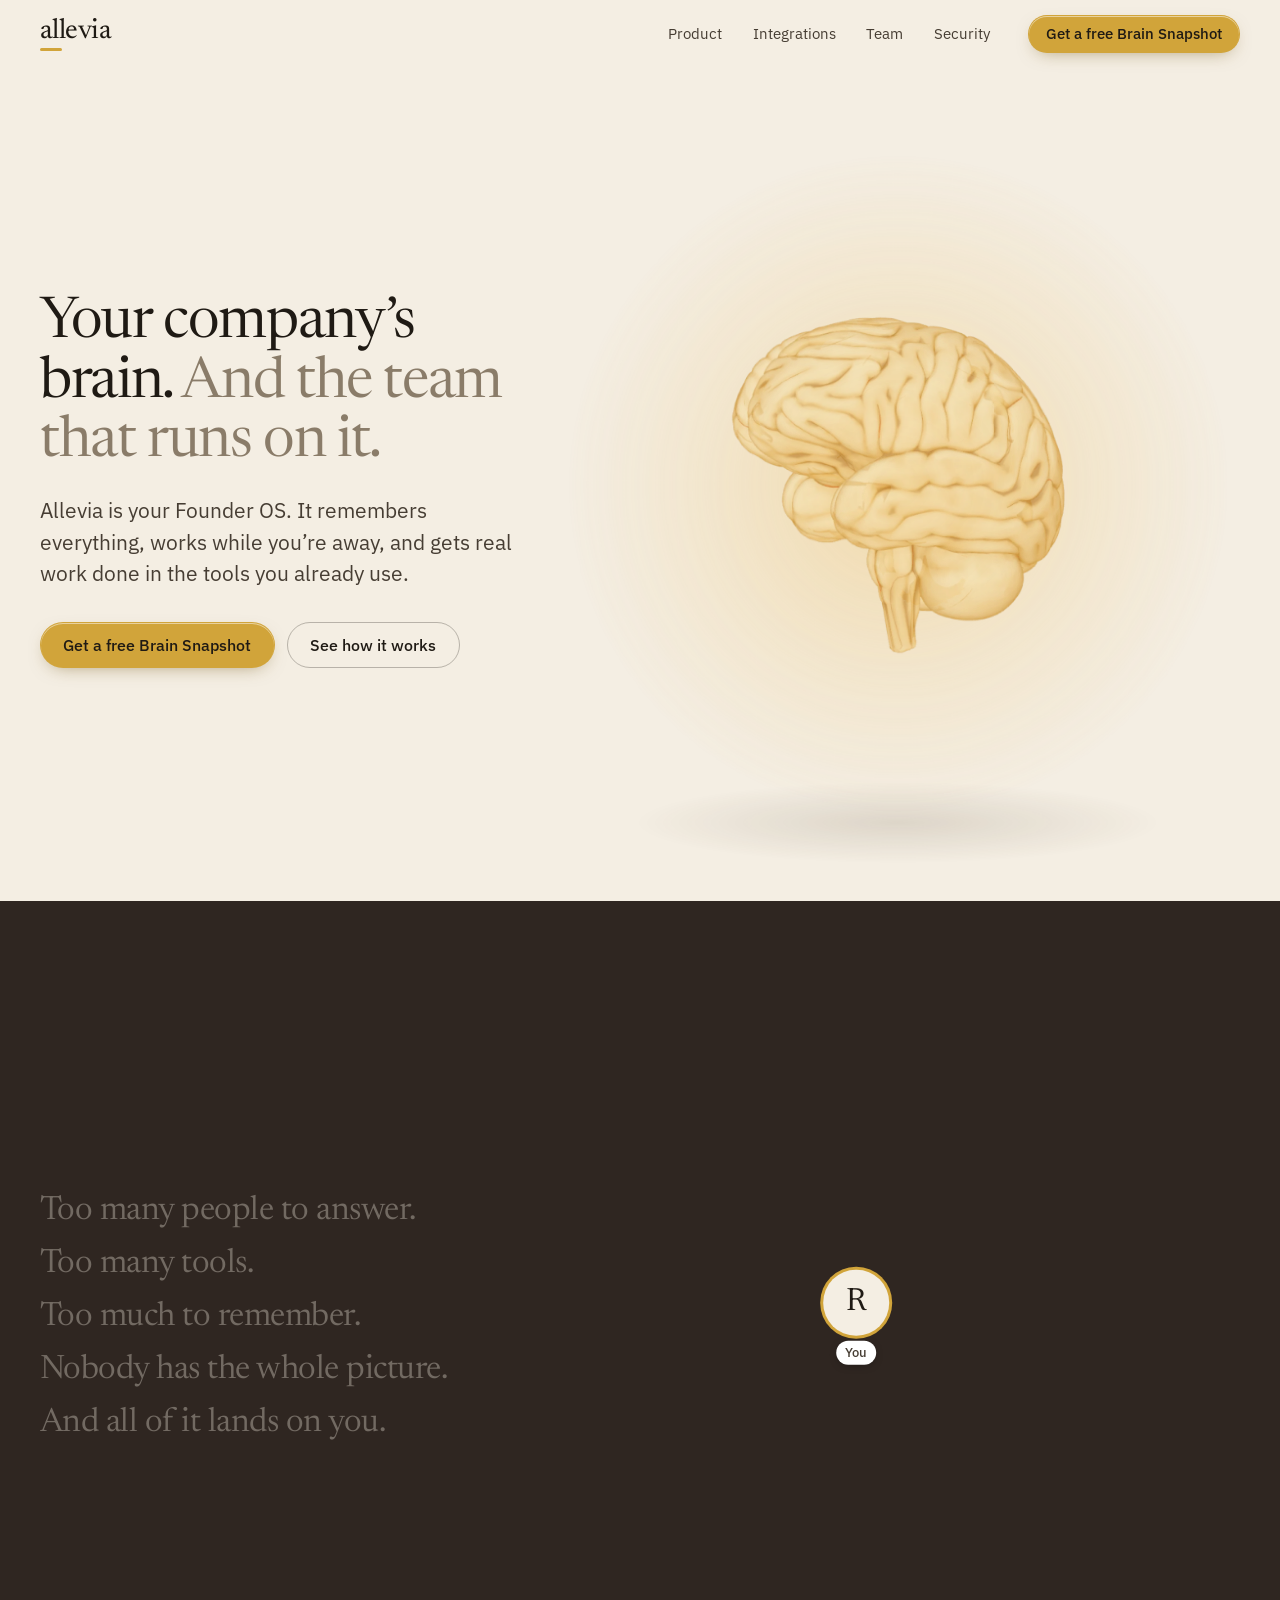
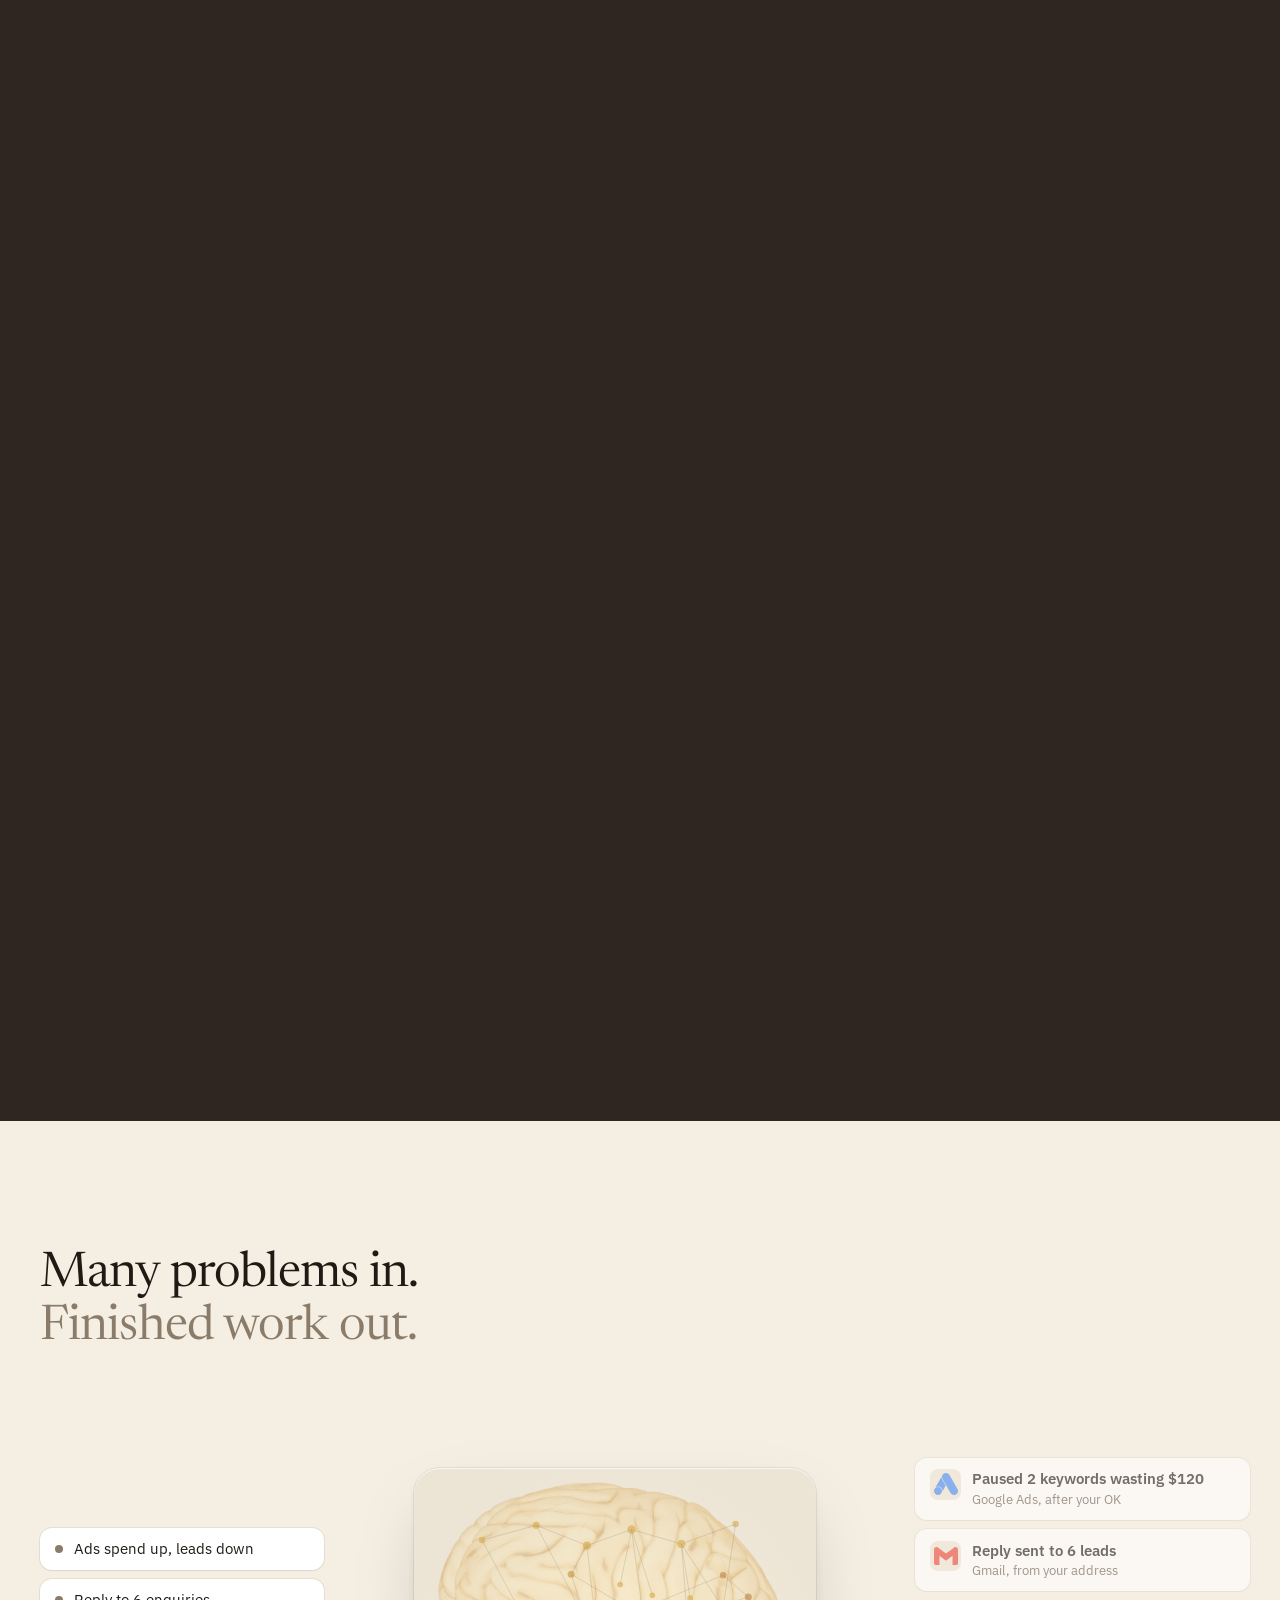
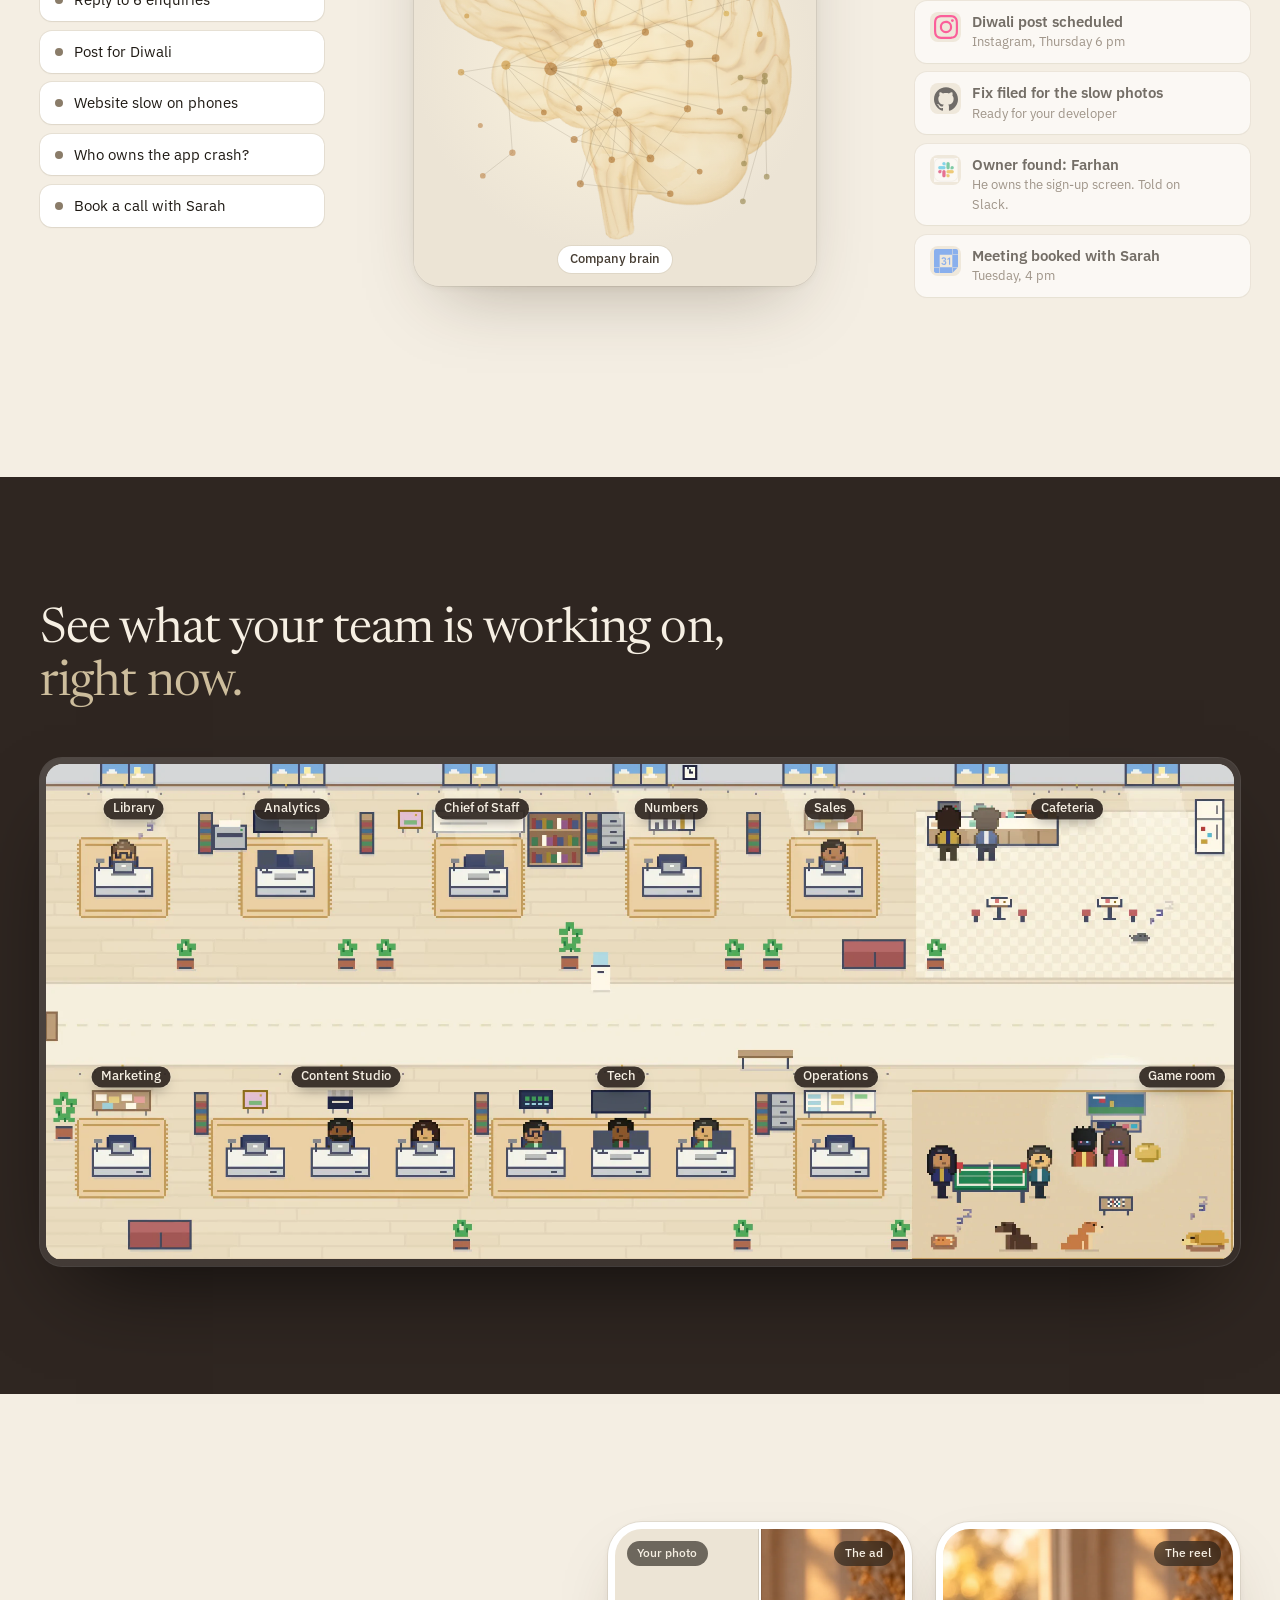
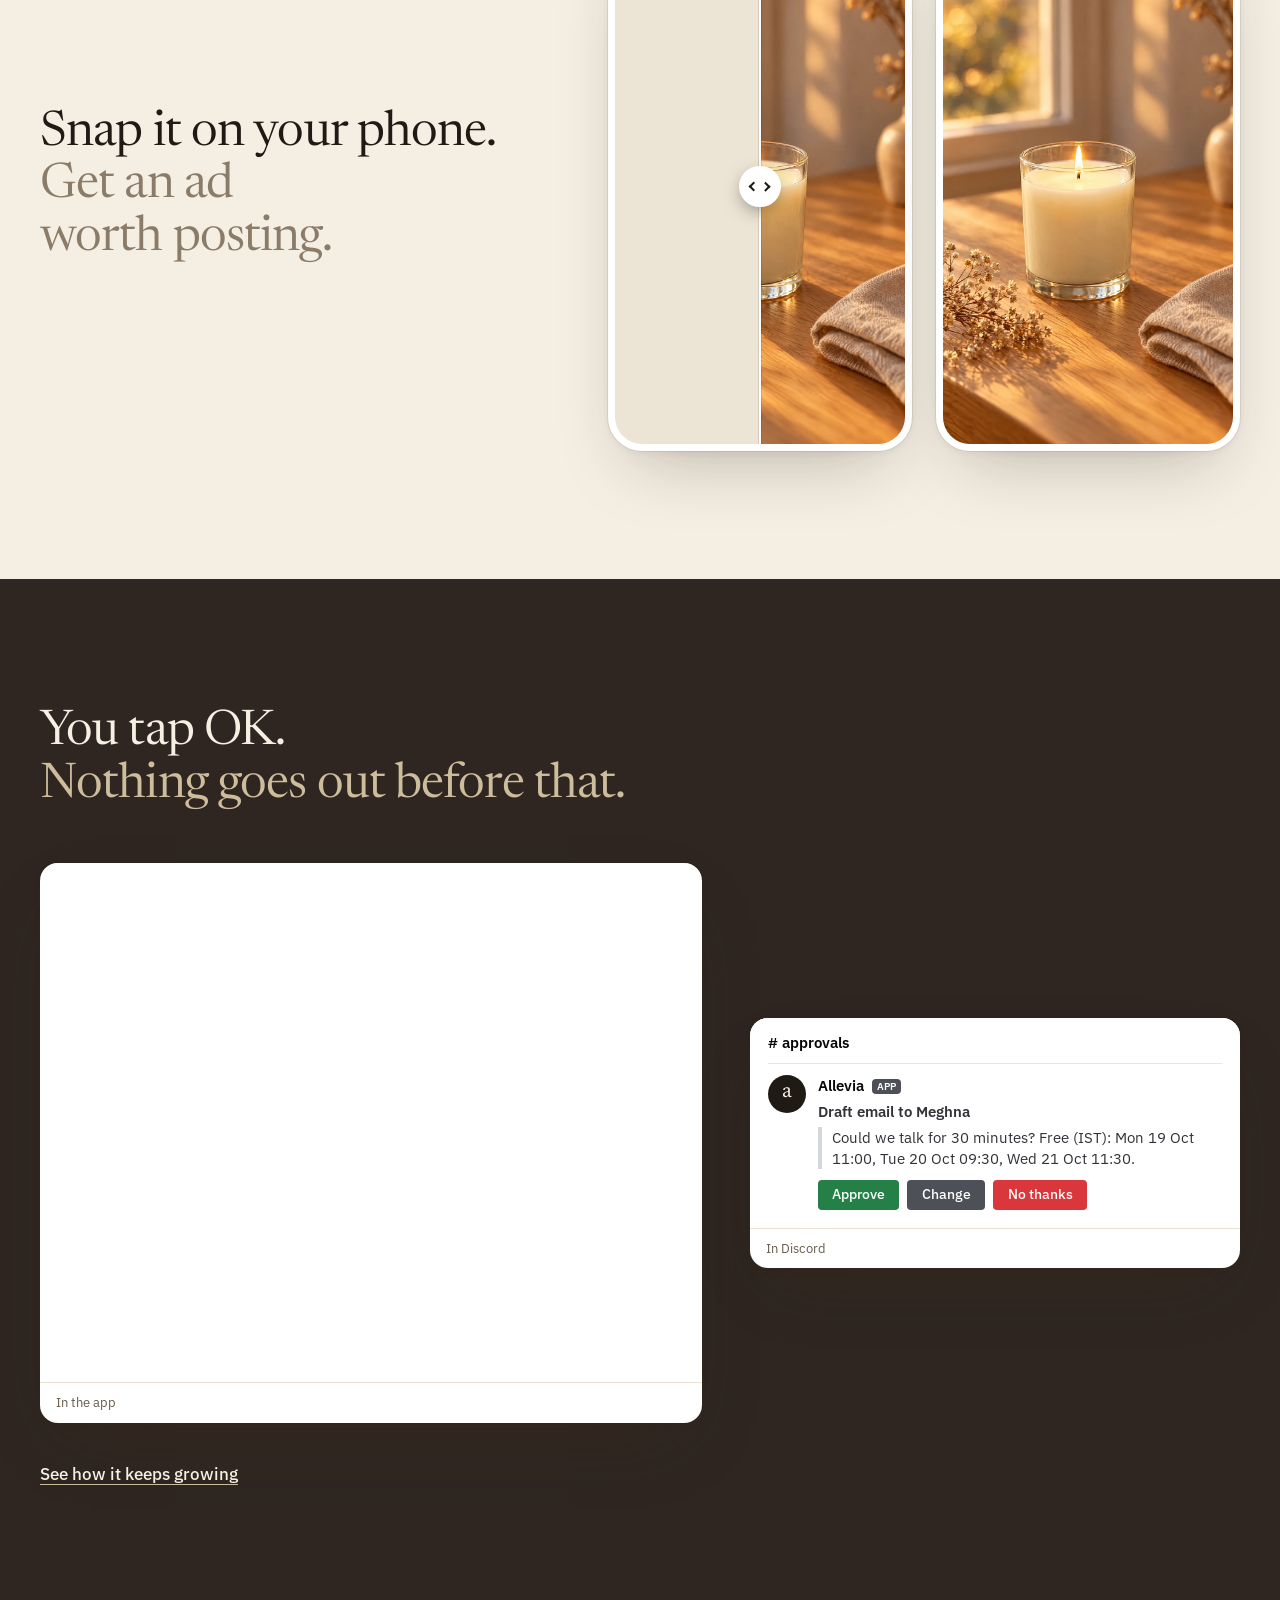
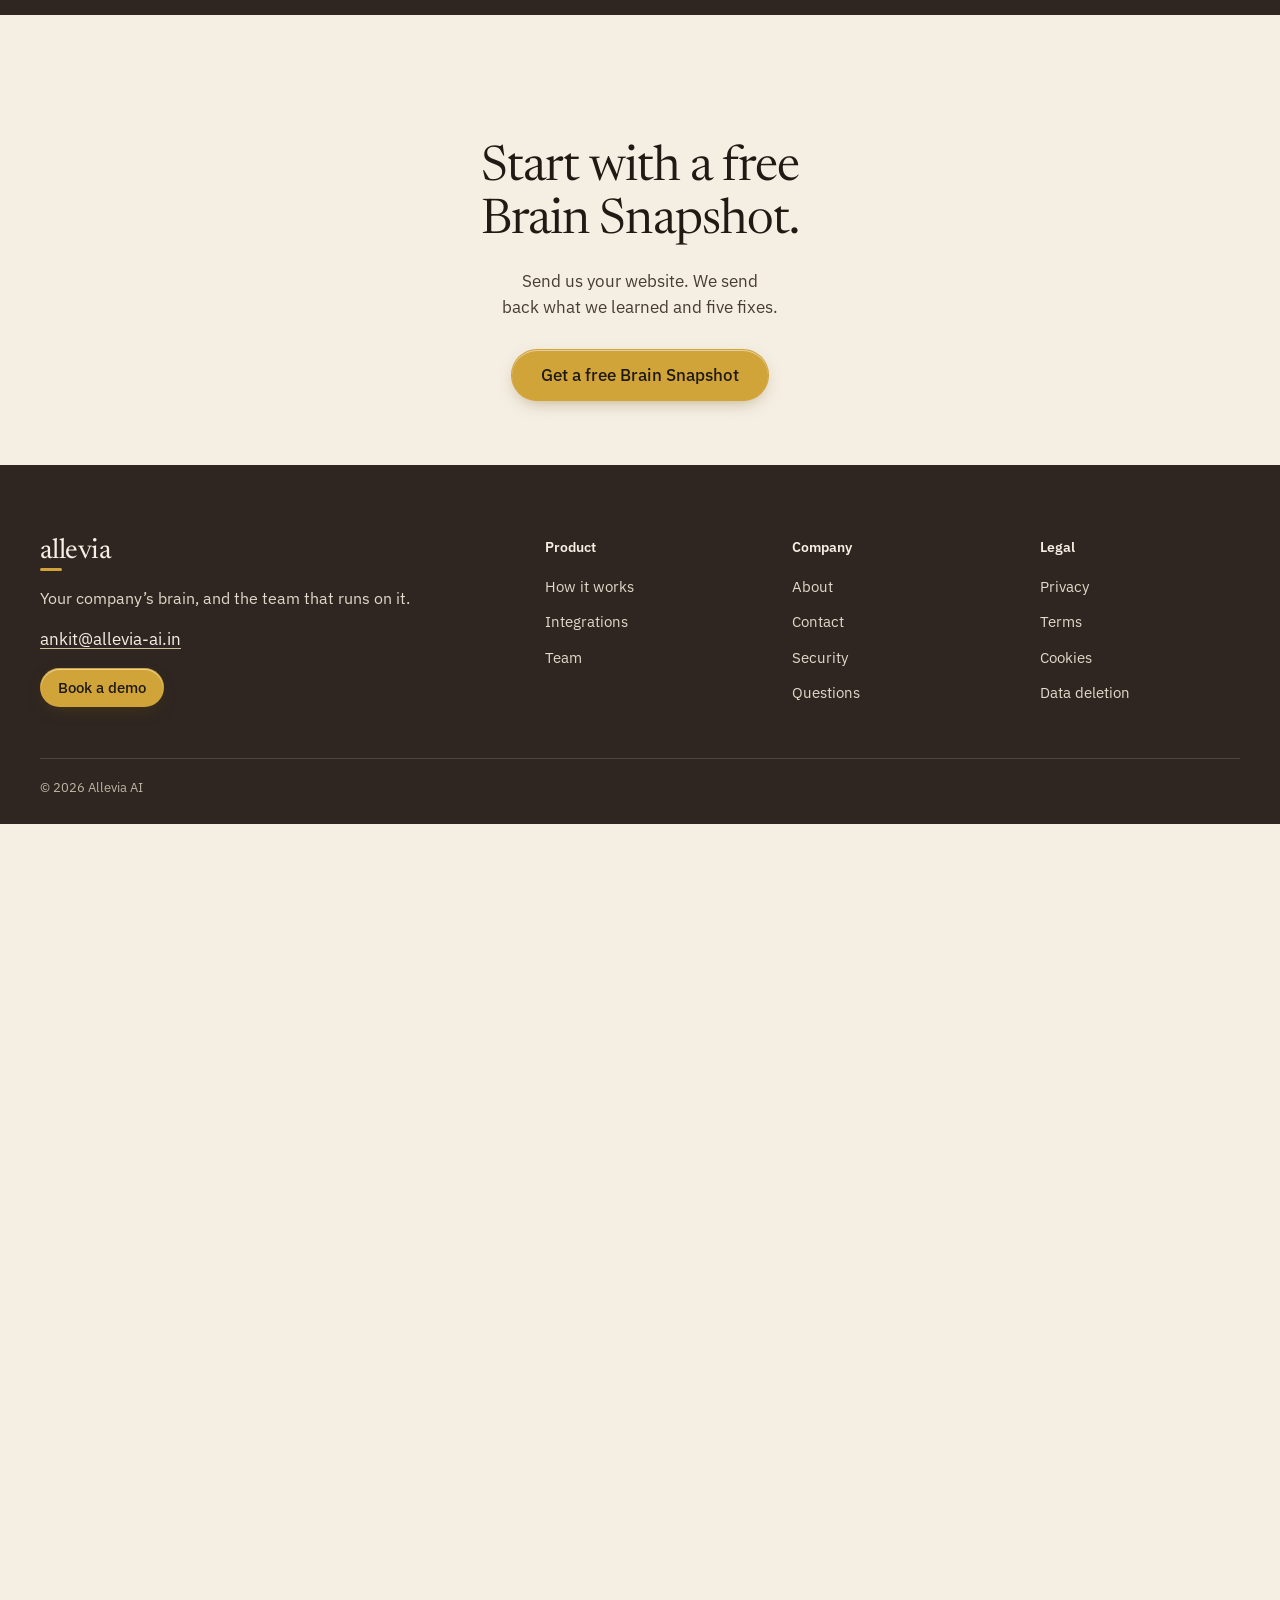
==== index.html @ a877786f "Allevia website: home, product, integrations, team, security, questions, contact, about and the lega" ====
<!doctype html>
<html lang="en">
<head>
  <meta charset="utf-8">
  <meta name="viewport" content="width=device-width, initial-scale=1">
  <meta name="robots" content="noindex">
  <meta http-equiv="refresh" content="0; url=./a/">
  <title>Allevia</title>
  <link rel="icon" href="./favicon.svg" type="image/svg+xml">
</head>
<body>
  <p><a href="./a/">Allevia</a></p>
</body>
</html>
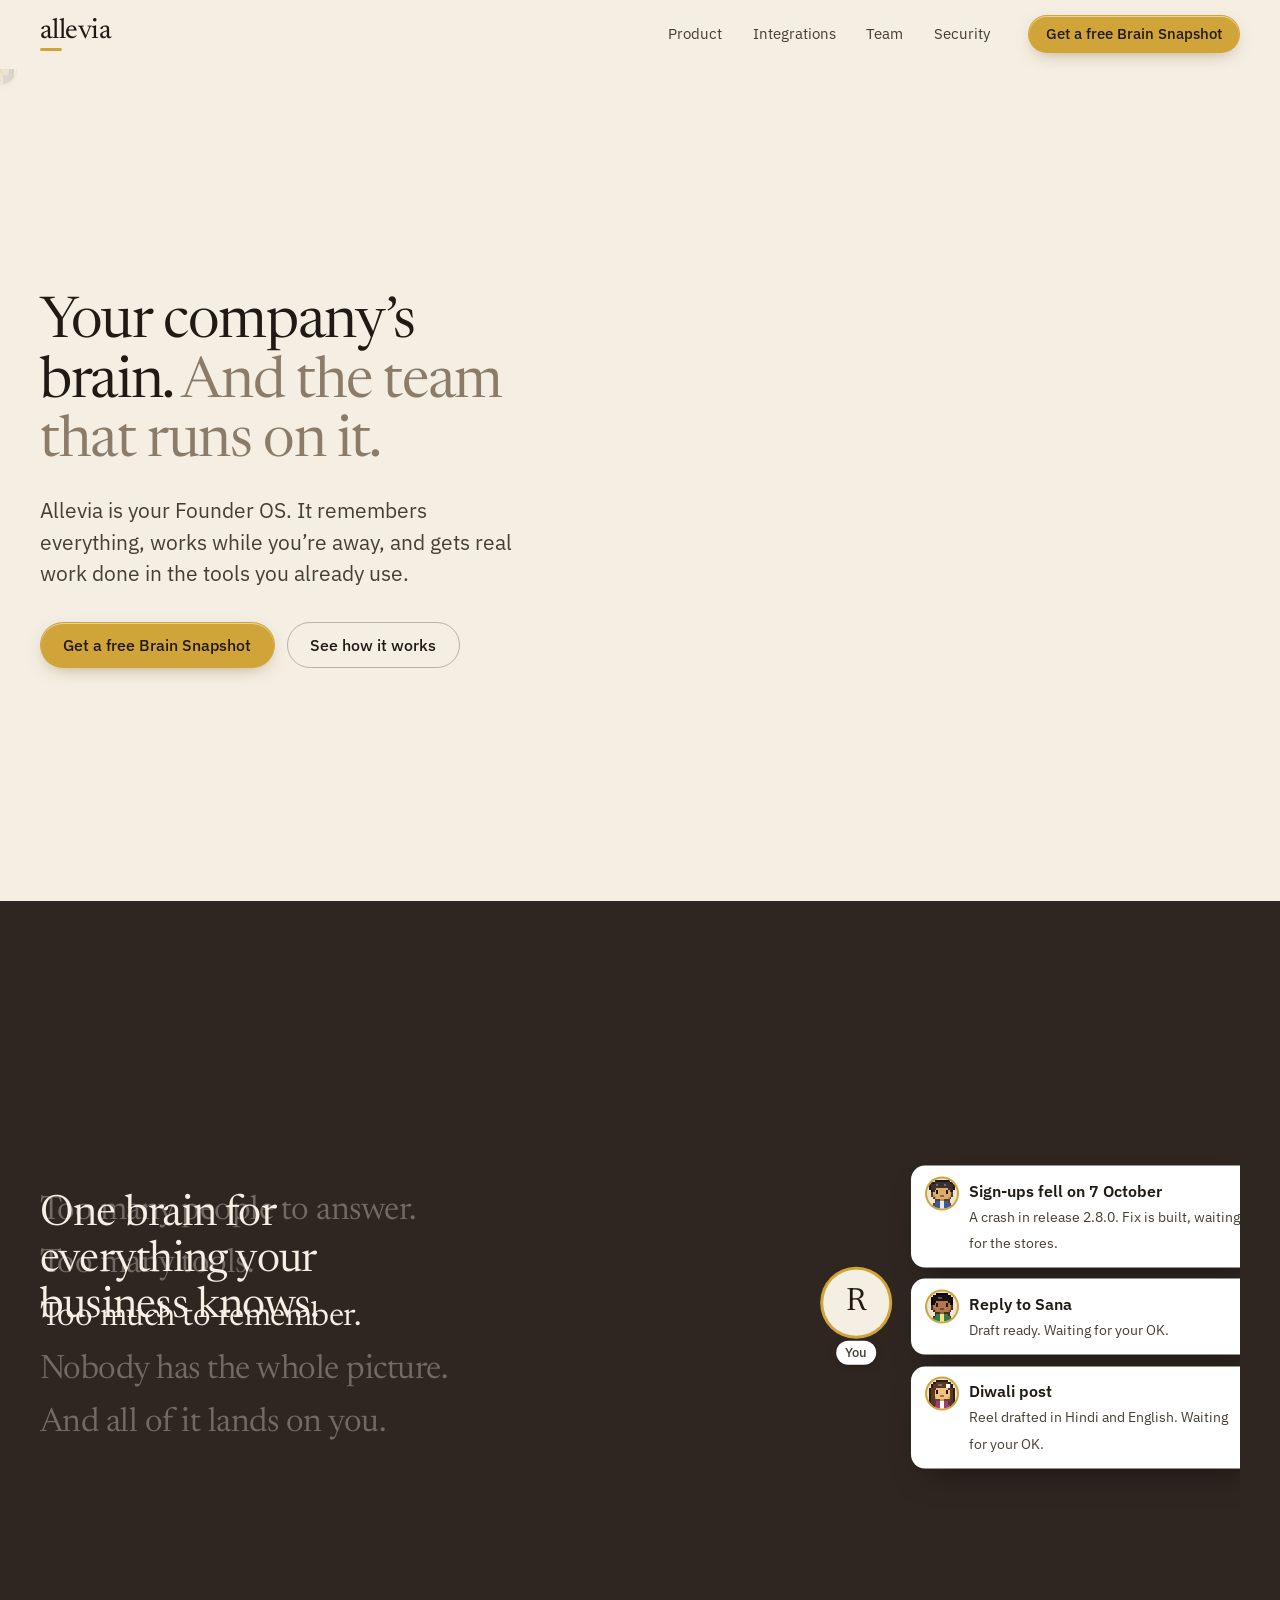
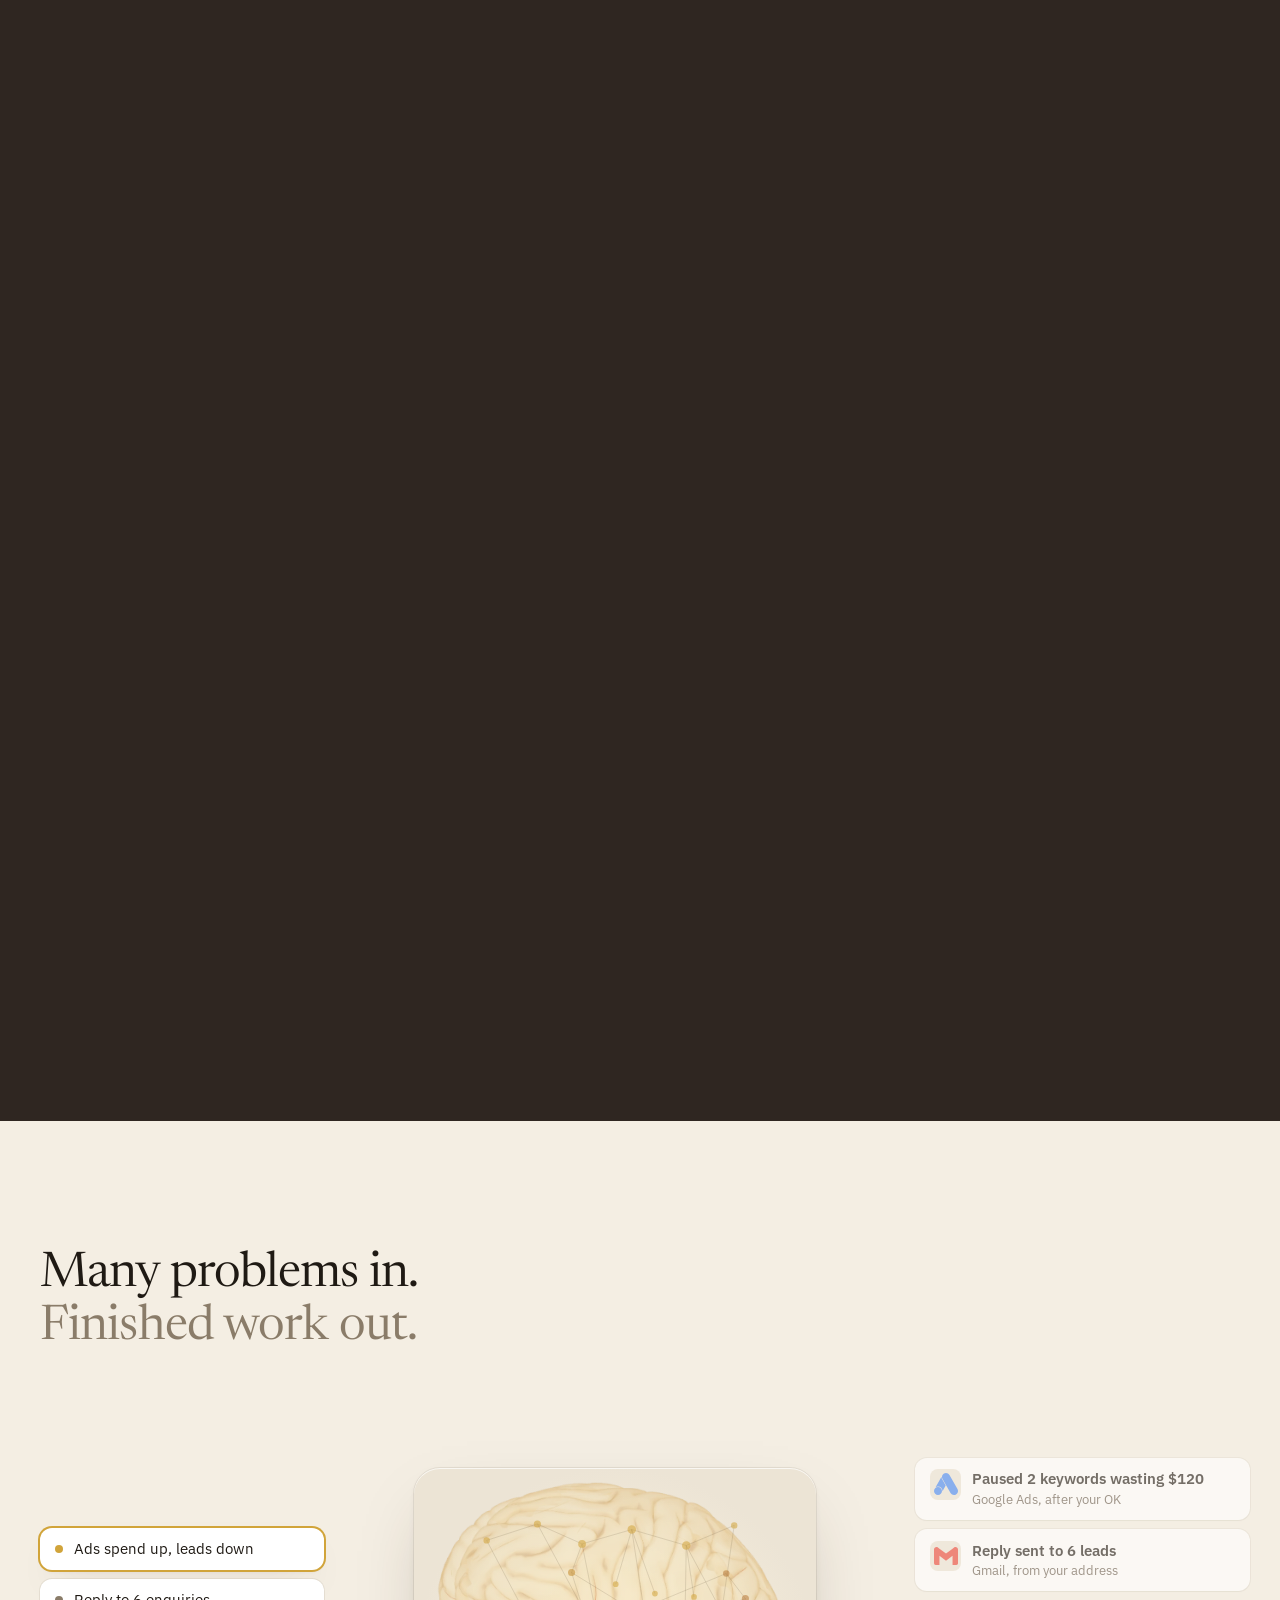
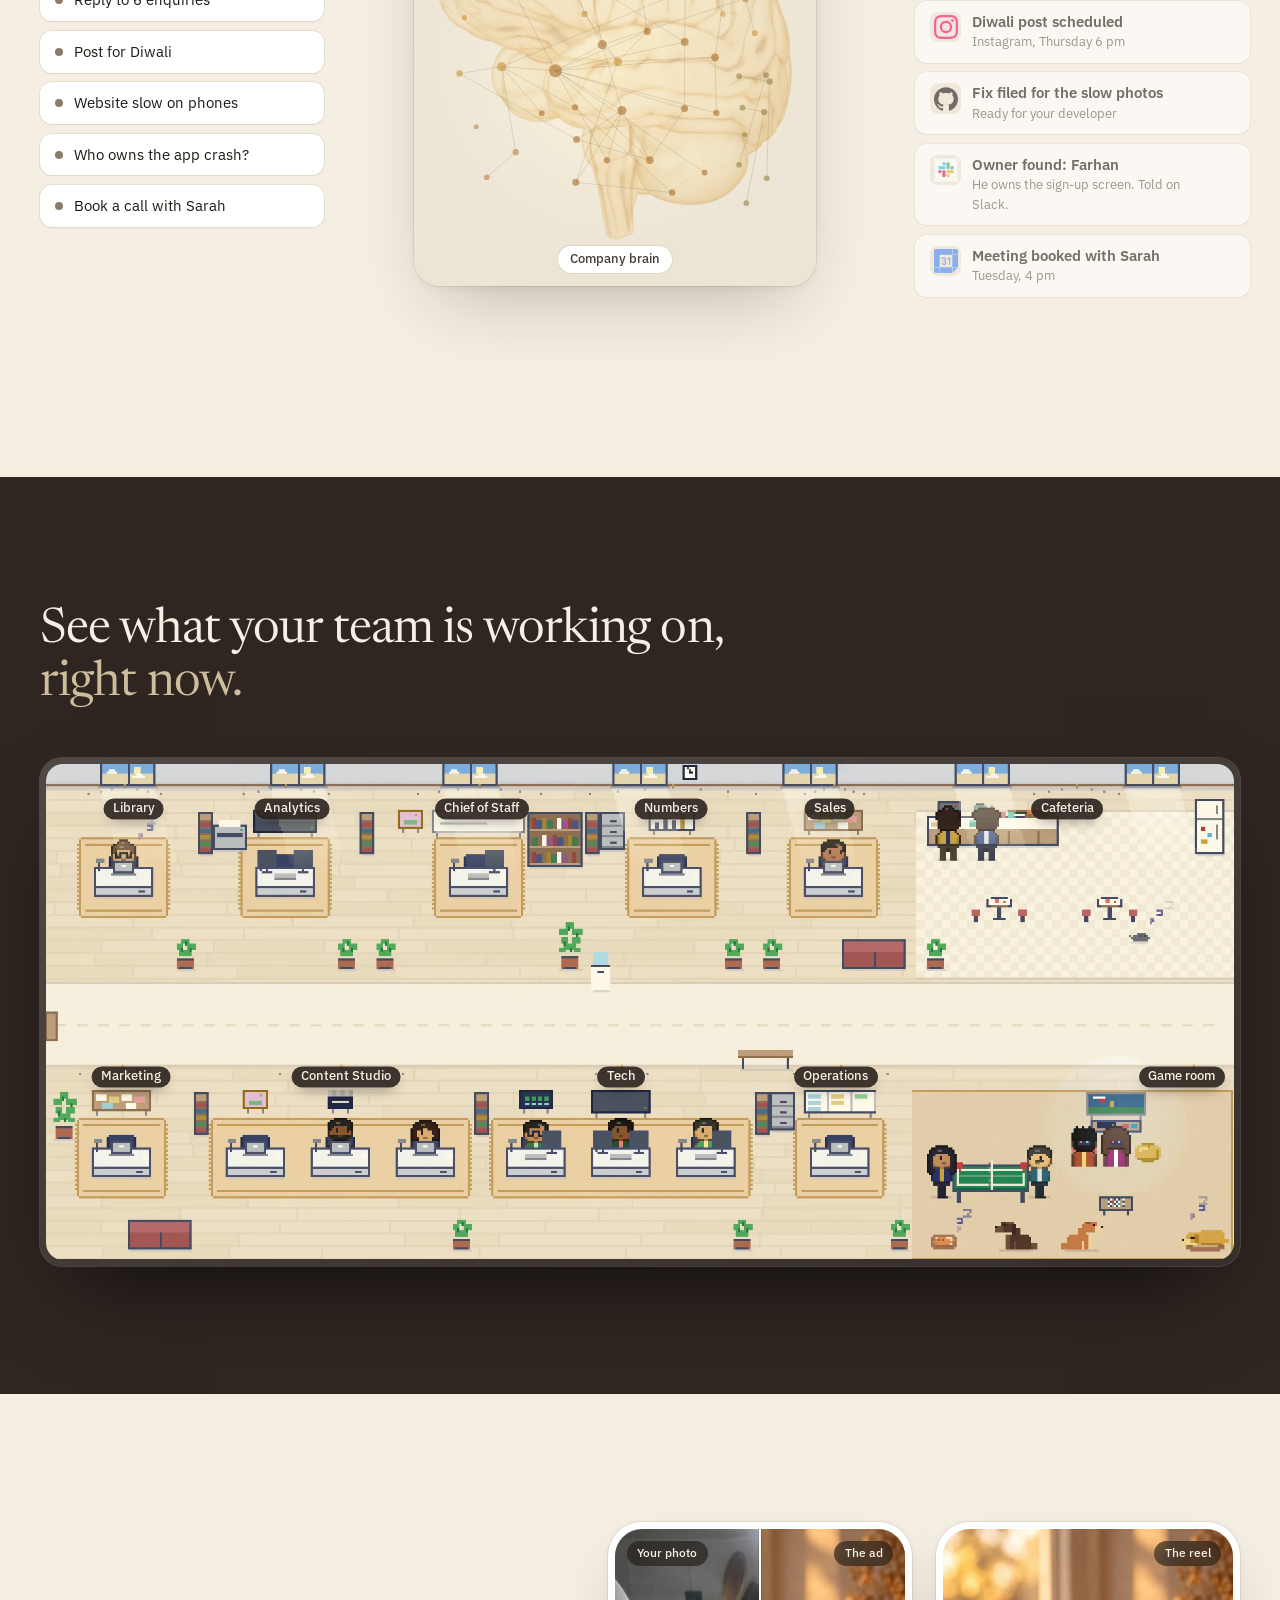
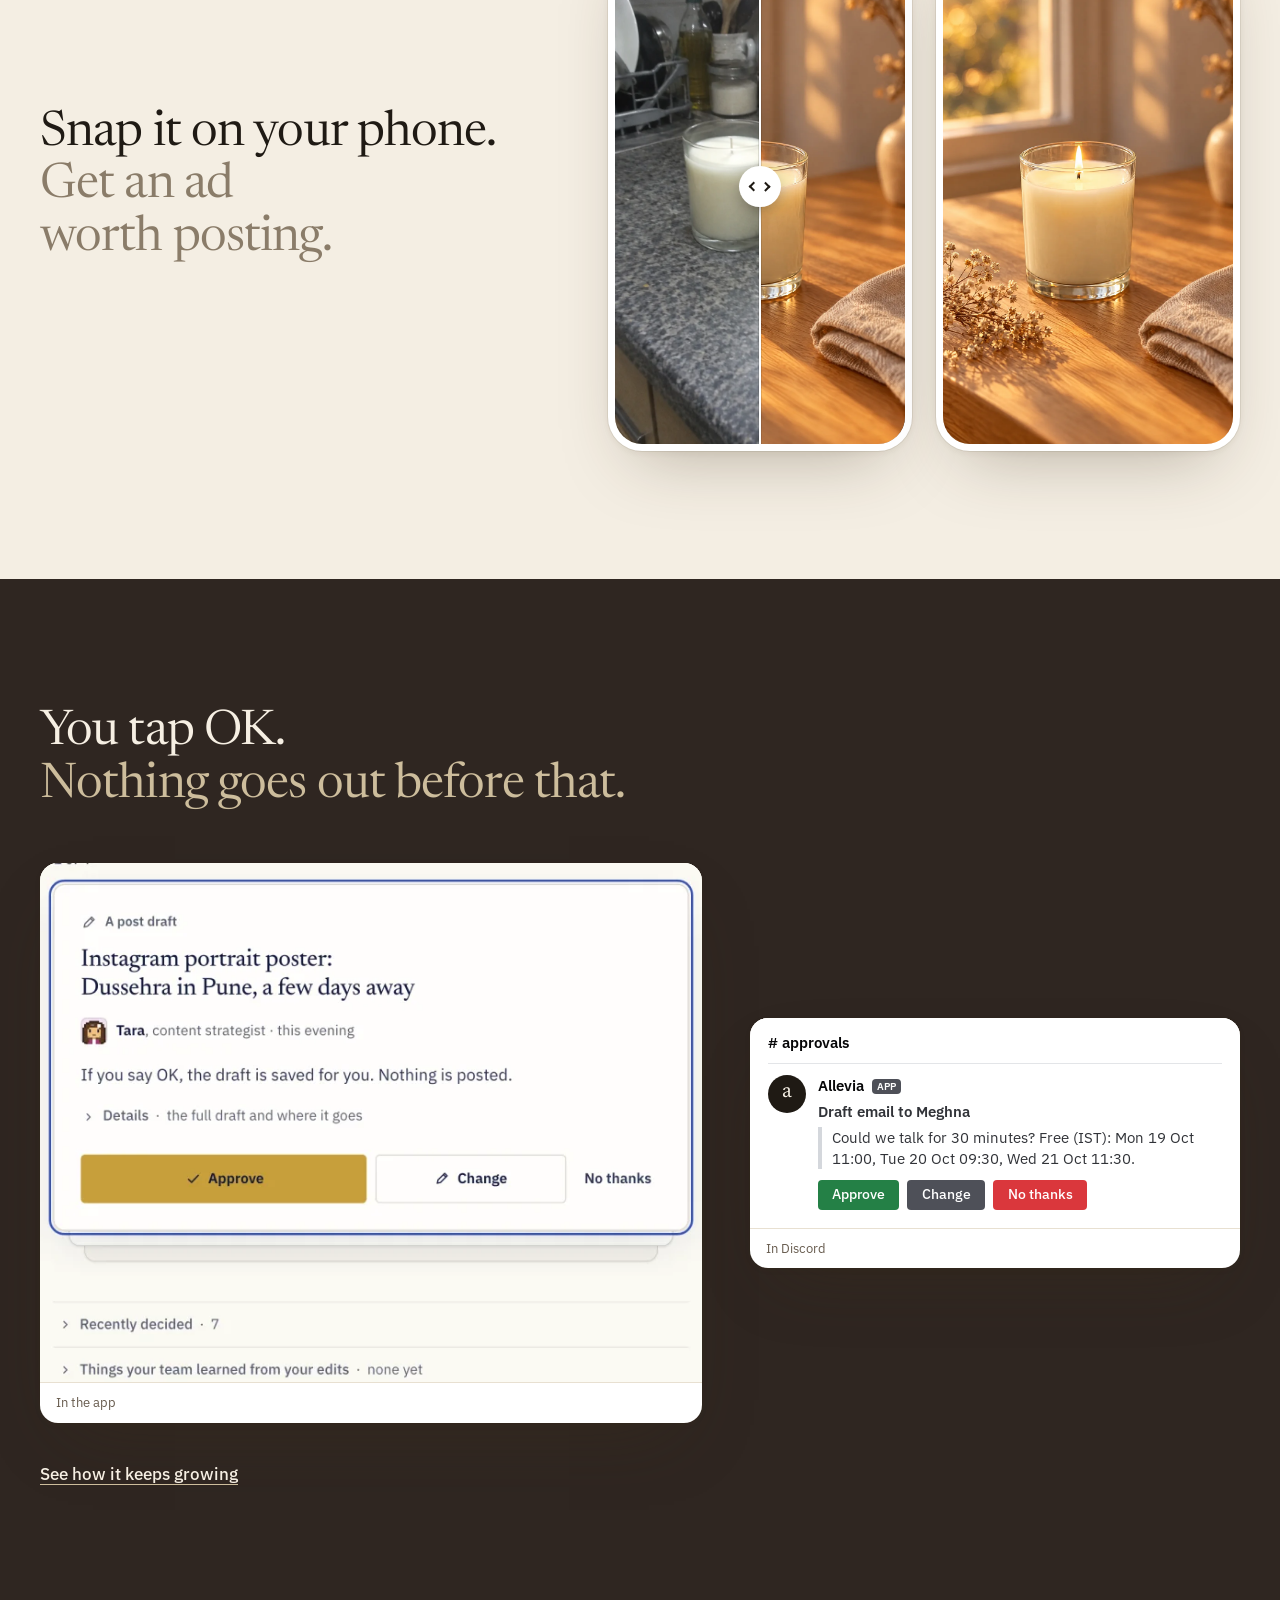
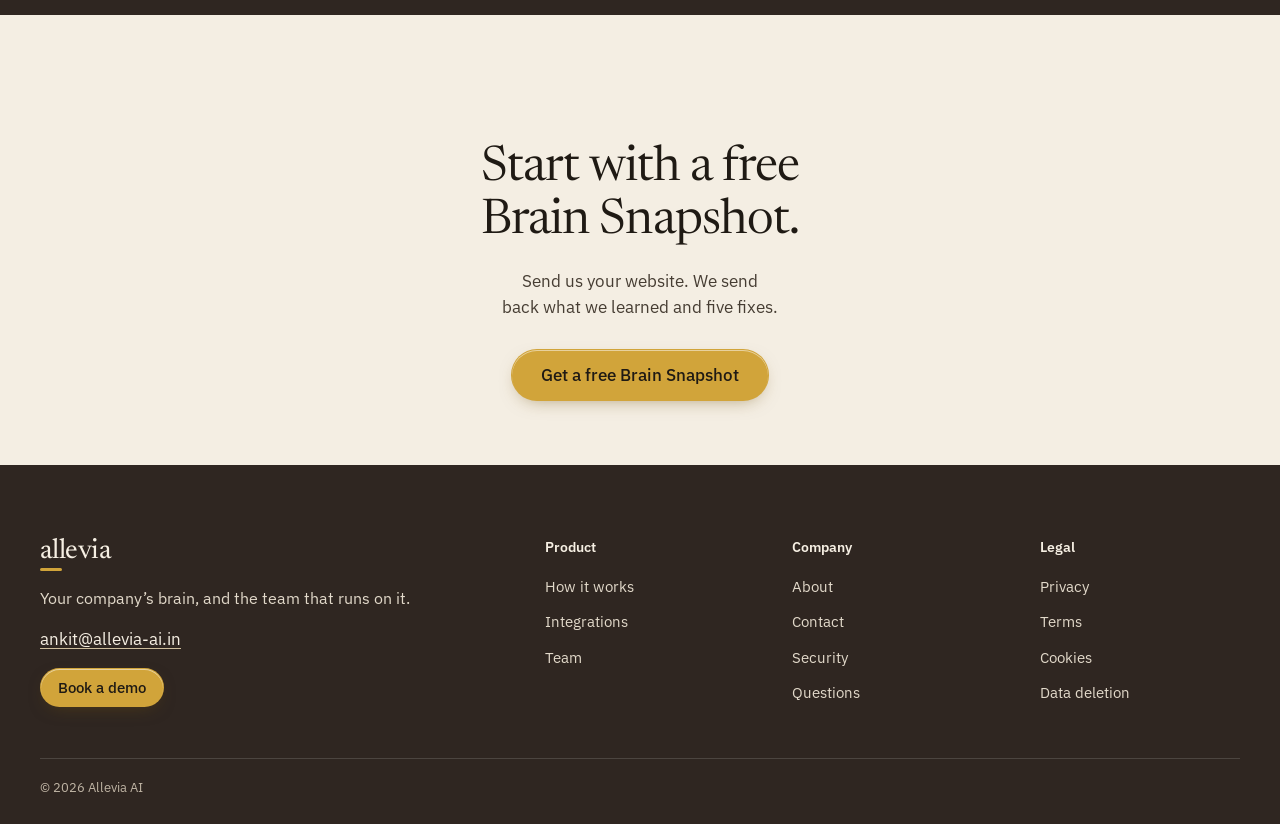
==== commit 72457640: "Home page at the site root (the old /a/ address forwards to it) Co-Authored-By: Claude Opus 5.5 <nor" ====
--- a/index.html
+++ b/index.html
@@ -4,11 +4,163 @@
   <meta charset="utf-8">
   <meta name="viewport" content="width=device-width, initial-scale=1">
   <meta name="robots" content="noindex">
-  <meta http-equiv="refresh" content="0; url=./a/">
-  <title>Allevia</title>
+  <title>Allevia: your company’s brain and the team that runs on it</title>
+  <meta name="description" content="Allevia is your Founder OS. It remembers everything, works while you’re away, and gets real work done in the tools you already use.">
   <link rel="icon" href="./favicon.svg" type="image/svg+xml">
+  <script type="module" crossorigin src="./assets/index-BioobzHj.js"></script>
+  <link rel="modulepreload" crossorigin href="./assets/preload-helper-DRyZ11bN.js">
+  <link rel="modulepreload" crossorigin href="./assets/home-client-_HAlEpyp.js">
+  <link rel="stylesheet" crossorigin href="./assets/preload-helper-CpO5kDHT.css">
+  <link rel="stylesheet" crossorigin href="./assets/home-client-DAwflq6N.css">
+  <link rel="stylesheet" crossorigin href="./assets/index-D7O67yxi.css">
 </head>
-<body>
-  <p><a href="./a/">Allevia</a></p>
+<body class="proto-a">
+  <a class="skip" href="#main">Skip to content</a>
+<header class="nav" data-nav>
+  <div class="wrap nav__in">
+    <a class="brand" href="./" aria-label="Allevia, home">allevia</a>
+    <nav class="nav__links" id="site-nav" aria-label="Main"><a href="./product/">Product</a><a href="./integrations/">Integrations</a><a href="./team/">Team</a><a href="./security/">Security</a></nav>
+    <a class="btn btn-gold btn-sm nav__cta" href="./contact/#snapshot">Get a free Brain Snapshot</a>
+    <button class="nav__menu" type="button" aria-expanded="false" aria-controls="site-nav" aria-label="Menu" data-nav-menu><svg width="18" height="18" viewBox="0 0 18 18" fill="none" stroke="currentColor" stroke-width="1.6" stroke-linecap="round" aria-hidden="true"><path d="M3 5.5h12M3 9h12M3 12.5h12"/></svg></button>
+  </div>
+</header>
+  <main id="main">
+    <section class="hero" data-hero aria-labelledby="hero-h">
+  <div class="hero__stage" data-stage aria-hidden="true">
+    <div class="hero__glow" data-glow></div>
+    <div class="hero__floor" data-floor></div>
+    <img class="hero__still" data-still src="./assets/brain-still-900-Dd5kA89y.webp" srcset="./assets/brain-still-480-C7xgGU3P.webp 480w, ./assets/brain-still-900-Dd5kA89y.webp 900w" sizes="380px" width="900" height="900" alt="" decoding="async" fetchpriority="high">
+    <canvas class="hero__canvas" data-canvas></canvas>
+    <div class="hero__chips" data-chips><span class="orb-chip orb-chip--agent" data-chip data-kind="agent" data-id="chief-of-staff" data-orbit="0" data-i="0"><span class="orb-chip__face"><svg xmlns="http://www.w3.org/2000/svg" viewBox="0 0 16 16" shape-rendering="crispEdges" aria-hidden="true"><rect x="5" y="1" width="6" height="1" fill="#0e0e18"/><rect x="3" y="2" width="2" height="1" fill="#0e0e18"/><rect x="5" y="2" width="6" height="1" fill="#1B1B2F"/><rect x="11" y="2" width="2" height="1" fill="#0e0e18"/><rect x="2" y="3" width="1" height="1" fill="#0e0e18"/><rect x="3" y="3" width="3" height="1" fill="#1B1B2F"/><rect x="6" y="3" width="2" height="1" fill="#5b5b69"/><rect x="8" y="3" width="5" height="1" fill="#1B1B2F"/><rect x="13" y="3" width="1" height="1" fill="#0e0e18"/><rect x="2" y="4" width="1" height="1" fill="#0e0e18"/><rect x="3" y="4" width="10" height="1" fill="#1B1B2F"/><rect x="13" y="4" width="1" height="1" fill="#0e0e18"/><rect x="1" y="5" width="1" height="1" fill="#0e0e18"/><rect x="2" y="5" width="3" height="1" fill="#1B1B2F"/><rect x="5" y="5" width="6" height="1" fill="#C68B59"/><rect x="11" y="5" width="3" height="1" fill="#1B1B2F"/><rect x="14" y="5" width="1" height="1" fill="#0e0e18"/><rect x="1" y="6" width="1" height="1" fill="#0e0e18"/><rect x="2" y="6" width="2" height="1" fill="#1B1B2F"/><rect x="4" y="6" width="1" height="1" fill="#C68B59"/><rect x="5" y="6" width="1" height="1" fill="#1B1830"/><rect x="6" y="6" width="4" height="1" fill="#C68B59"/><rect x="10" y="6" width="1" height="1" fill="#1B1830"/><rect x="11" y="6" width="1" height="1" fill="#C68B59"/><rect x="12" y="6" width="2" height="1" fill="#1B1B2F"/><rect x="14" y="6" width="1" height="1" fill="#0e0e18"/><rect x="1" y="7" width="1" height="1" fill="#0e0e18"/><rect x="2" y="7" width="2" height="1" fill="#1B1B2F"/><rect x="4" y="7" width="1" height="1" fill="#C68B59"/><rect x="5" y="7" width="1" height="1" fill="#1B1830"/><rect x="6" y="7" width="4" height="1" fill="#C68B59"/><rect x="10" y="7" width="1" height="1" fill="#1B1830"/><rect x="11" y="7" width="1" height="1" fill="#C68B59"/><rect x="12" y="7" width="2" height="1" fill="#1B1B2F"/><rect x="14" y="7" width="1" height="1" fill="#0e0e18"/><rect x="1" y="8" width="1" height="1" fill="#0e0e18"/><rect x="2" y="8" width="2" height="1" fill="#1B1B2F"/><rect x="4" y="8" width="8" height="1" fill="#C68B59"/><rect x="12" y="8" width="2" height="1" fill="#1B1B2F"/><rect x="14" y="8" width="1" height="1" fill="#0e0e18"/><rect x="1" y="9" width="1" height="1" fill="#0e0e18"/><rect x="2" y="9" width="2" height="1" fill="#1B1B2F"/><rect x="4" y="9" width="3" height="1" fill="#C68B59"/><rect x="7" y="9" width="2" height="1" fill="#7b5637"/><rect x="9" y="9" width="3" height="1" fill="#C68B59"/><rect x="12" y="9" width="2" height="1" fill="#1B1B2F"/><rect x="14" y="9" width="1" height="1" fill="#0e0e18"/><rect x="1" y="10" width="1" height="1" fill="#0e0e18"/><rect x="2" y="10" width="2" height="1" fill="#1B1B2F"/><rect x="4" y="10" width="1" height="1" fill="#a6754b"/><rect x="5" y="10" width="6" height="1" fill="#C68B59"/><rect x="11" y="10" width="1" height="1" fill="#a6754b"/><rect x="12" y="10" width="2" height="1" fill="#1B1B2F"/><rect x="14" y="10" width="1" height="1" fill="#0e0e18"/><rect x="1" y="11" width="1" height="1" fill="#0e0e18"/><rect x="2" y="11" width="2" height="1" fill="#1B1B2F"/><rect x="4" y="11" width="3" height="1" fill="#4b3522"/><rect x="7" y="11" width="2" height="1" fill="#a6754b"/><rect x="9" y="11" width="3" height="1" fill="#4b3522"/><rect x="12" y="11" width="2" height="1" fill="#1B1B2F"/><rect x="14" y="11" width="1" height="1" fill="#0e0e18"/><rect x="1" y="12" width="1" height="1" fill="#0e0e18"/><rect x="2" y="12" width="3" height="1" fill="#1B1B2F"/><rect x="5" y="12" width="2" height="1" fill="#1F2A6B"/><rect x="7" y="12" width="2" height="1" fill="#C8A23D"/><rect x="9" y="12" width="2" height="1" fill="#1F2A6B"/><rect x="11" y="12" width="3" height="1" fill="#1B1B2F"/><rect x="14" y="12" width="1" height="1" fill="#0e0e18"/><rect x="1" y="13" width="1" height="1" fill="#0e0e18"/><rect x="2" y="13" width="3" height="1" fill="#1B1B2F"/><rect x="5" y="13" width="2" height="1" fill="#1F2A6B"/><rect x="7" y="13" width="2" height="1" fill="#C8A23D"/><rect x="9" y="13" width="2" height="1" fill="#1F2A6B"/><rect x="11" y="13" width="3" height="1" fill="#1B1B2F"/><rect x="14" y="13" width="1" height="1" fill="#0e0e18"/><rect x="2" y="14" width="2" height="1" fill="#0e0e18"/><rect x="4" y="14" width="3" height="1" fill="#1F2A6B"/><rect x="7" y="14" width="2" height="1" fill="#C8A23D"/><rect x="9" y="14" width="3" height="1" fill="#1F2A6B"/><rect x="12" y="14" width="2" height="1" fill="#0e0e18"/><rect x="2" y="15" width="1" height="1" fill="#4b3522"/><rect x="3" y="15" width="1" height="1" fill="#182153"/><rect x="4" y="15" width="3" height="1" fill="#1F2A6B"/><rect x="7" y="15" width="2" height="1" fill="#C8A23D"/><rect x="9" y="15" width="3" height="1" fill="#1F2A6B"/><rect x="12" y="15" width="1" height="1" fill="#182153"/><rect x="13" y="15" width="1" height="1" fill="#4b3522"/></svg></span><span class="orb-chip__name">Meera</span></span><span class="orb-chip orb-chip--agent" data-chip data-kind="agent" data-id="data-analyst" data-orbit="0" data-i="1"><span class="orb-chip__face"><svg xmlns="http://www.w3.org/2000/svg" viewBox="0 0 16 16" shape-rendering="crispEdges" aria-hidden="true"><rect x="4" y="1" width="8" height="1" fill="#1e1818"/><rect x="2" y="2" width="2" height="1" fill="#1e1818"/><rect x="4" y="2" width="8" height="1" fill="#3B2F2F"/><rect x="12" y="2" width="2" height="1" fill="#1e1818"/><rect x="1" y="3" width="1" height="1" fill="#1e1818"/><rect x="2" y="3" width="3" height="1" fill="#3B2F2F"/><rect x="5" y="3" width="1" height="1" fill="#726969"/><rect x="6" y="3" width="3" height="1" fill="#3B2F2F"/><rect x="9" y="3" width="1" height="1" fill="#726969"/><rect x="10" y="3" width="4" height="1" fill="#3B2F2F"/><rect x="14" y="3" width="1" height="1" fill="#1e1818"/><rect x="1" y="4" width="1" height="1" fill="#1e1818"/><rect x="2" y="4" width="12" height="1" fill="#3B2F2F"/><rect x="14" y="4" width="1" height="1" fill="#1e1818"/><rect x="1" y="5" width="1" height="1" fill="#1e1818"/><rect x="2" y="5" width="3" height="1" fill="#3B2F2F"/><rect x="5" y="5" width="6" height="1" fill="#E0AC69"/><rect x="11" y="5" width="3" height="1" fill="#3B2F2F"/><rect x="14" y="5" width="1" height="1" fill="#1e1818"/><rect x="2" y="6" width="1" height="1" fill="#1e1818"/><rect x="3" y="6" width="1" height="1" fill="#3B2F2F"/><rect x="4" y="6" width="1" height="1" fill="#E0AC69"/><rect x="5" y="6" width="1" height="1" fill="#1B1830"/><rect x="6" y="6" width="4" height="1" fill="#E0AC69"/><rect x="10" y="6" width="1" height="1" fill="#1B1830"/><rect x="11" y="6" width="1" height="1" fill="#E0AC69"/><rect x="12" y="6" width="1" height="1" fill="#3B2F2F"/><rect x="13" y="6" width="1" height="1" fill="#1e1818"/><rect x="2" y="7" width="1" height="1" fill="#554128"/><rect x="3" y="7" width="2" height="1" fill="#E0AC69"/><rect x="5" y="7" width="1" height="1" fill="#1B1830"/><rect x="6" y="7" width="4" height="1" fill="#E0AC69"/><rect x="10" y="7" width="1" height="1" fill="#1B1830"/><rect x="11" y="7" width="2" height="1" fill="#E0AC69"/><rect x="13" y="7" width="1" height="1" fill="#554128"/><rect x="2" y="8" width="1" height="1" fill="#554128"/><rect x="3" y="8" width="1" height="1" fill="#e09b6e"/><rect x="4" y="8" width="8" height="1" fill="#E0AC69"/><rect x="12" y="8" width="1" height="1" fill="#e09b6e"/><rect x="13" y="8" width="1" height="1" fill="#554128"/><rect x="2" y="9" width="1" height="1" fill="#554128"/><rect x="3" y="9" width="1" height="1" fill="#bc9058"/><rect x="4" y="9" width="3" height="1" fill="#E0AC69"/><rect x="7" y="9" width="2" height="1" fill="#8b6b41"/><rect x="9" y="9" width="3" height="1" fill="#E0AC69"/><rect x="12" y="9" width="1" height="1" fill="#bc9058"/><rect x="13" y="9" width="1" height="1" fill="#554128"/><rect x="3" y="10" width="1" height="1" fill="#554128"/><rect x="4" y="10" width="1" height="1" fill="#bc9058"/><rect x="5" y="10" width="6" height="1" fill="#E0AC69"/><rect x="11" y="10" width="1" height="1" fill="#bc9058"/><rect x="12" y="10" width="1" height="1" fill="#554128"/><rect x="4" y="11" width="3" height="1" fill="#554128"/><rect x="7" y="11" width="2" height="1" fill="#bc9058"/><rect x="9" y="11" width="3" height="1" fill="#554128"/><rect x="4" y="12" width="1" height="1" fill="#554128"/><rect x="5" y="12" width="2" height="1" fill="#3D5A98"/><rect x="7" y="12" width="2" height="1" fill="#E8E8F0"/><rect x="9" y="12" width="2" height="1" fill="#3D5A98"/><rect x="11" y="12" width="1" height="1" fill="#554128"/><rect x="3" y="13" width="1" height="1" fill="#554128"/><rect x="4" y="13" width="3" height="1" fill="#3D5A98"/><rect x="7" y="13" width="2" height="1" fill="#E8E8F0"/><rect x="9" y="13" width="3" height="1" fill="#3D5A98"/><rect x="12" y="13" width="1" height="1" fill="#554128"/><rect x="2" y="14" width="1" height="1" fill="#554128"/><rect x="3" y="14" width="4" height="1" fill="#3D5A98"/><rect x="7" y="14" width="2" height="1" fill="#E8E8F0"/><rect x="9" y="14" width="4" height="1" fill="#3D5A98"/><rect x="13" y="14" width="1" height="1" fill="#554128"/><rect x="2" y="15" width="1" height="1" fill="#554128"/><rect x="3" y="15" width="1" height="1" fill="#304677"/><rect x="4" y="15" width="3" height="1" fill="#3D5A98"/><rect x="7" y="15" width="2" height="1" fill="#E8E8F0"/><rect x="9" y="15" width="3" height="1" fill="#3D5A98"/><rect x="12" y="15" width="1" height="1" fill="#304677"/><rect x="13" y="15" width="1" height="1" fill="#554128"/></svg></span><span class="orb-chip__name">Kabir</span></span><span class="orb-chip orb-chip--agent" data-chip data-kind="agent" data-id="growth-marketer" data-orbit="1" data-i="2"><span class="orb-chip__face"><svg xmlns="http://www.w3.org/2000/svg" viewBox="0 0 16 16" shape-rendering="crispEdges" aria-hidden="true"><rect x="4" y="0" width="1" height="1" fill="#080808"/><rect x="7" y="0" width="1" height="1" fill="#080808"/><rect x="10" y="0" width="1" height="1" fill="#080808"/><rect x="3" y="1" width="1" height="1" fill="#080808"/><rect x="4" y="1" width="1" height="1" fill="#0F0F0F"/><rect x="5" y="1" width="2" height="1" fill="#080808"/><rect x="7" y="1" width="1" height="1" fill="#0F0F0F"/><rect x="8" y="1" width="2" height="1" fill="#080808"/><rect x="10" y="1" width="1" height="1" fill="#0F0F0F"/><rect x="11" y="1" width="2" height="1" fill="#080808"/><rect x="3" y="2" width="2" height="1" fill="#080808"/><rect x="5" y="2" width="6" height="1" fill="#0F0F0F"/><rect x="11" y="2" width="2" height="1" fill="#080808"/><rect x="2" y="3" width="1" height="1" fill="#080808"/><rect x="3" y="3" width="3" height="1" fill="#0F0F0F"/><rect x="6" y="3" width="2" height="1" fill="#525252"/><rect x="8" y="3" width="5" height="1" fill="#0F0F0F"/><rect x="13" y="3" width="1" height="1" fill="#080808"/><rect x="2" y="4" width="1" height="1" fill="#080808"/><rect x="3" y="4" width="10" height="1" fill="#0F0F0F"/><rect x="13" y="4" width="1" height="1" fill="#080808"/><rect x="2" y="5" width="1" height="1" fill="#080808"/><rect x="3" y="5" width="2" height="1" fill="#0F0F0F"/><rect x="5" y="5" width="6" height="1" fill="#C68B59"/><rect x="11" y="5" width="2" height="1" fill="#0F0F0F"/><rect x="13" y="5" width="1" height="1" fill="#080808"/><rect x="2" y="6" width="1" height="1" fill="#080808"/><rect x="3" y="6" width="1" height="1" fill="#0F0F0F"/><rect x="4" y="6" width="1" height="1" fill="#C68B59"/><rect x="5" y="6" width="1" height="1" fill="#1B1830"/><rect x="6" y="6" width="4" height="1" fill="#C68B59"/><rect x="10" y="6" width="1" height="1" fill="#1B1830"/><rect x="11" y="6" width="1" height="1" fill="#C68B59"/><rect x="12" y="6" width="1" height="1" fill="#0F0F0F"/><rect x="13" y="6" width="1" height="1" fill="#080808"/><rect x="2" y="7" width="1" height="1" fill="#4b3522"/><rect x="3" y="7" width="2" height="1" fill="#C68B59"/><rect x="5" y="7" width="1" height="1" fill="#1B1830"/><rect x="6" y="7" width="4" height="1" fill="#C68B59"/><rect x="10" y="7" width="1" height="1" fill="#1B1830"/><rect x="11" y="7" width="2" height="1" fill="#C68B59"/><rect x="13" y="7" width="1" height="1" fill="#4b3522"/><rect x="2" y="8" width="1" height="1" fill="#4b3522"/><rect x="3" y="8" width="1" height="1" fill="#cd8362"/><rect x="4" y="8" width="8" height="1" fill="#C68B59"/><rect x="12" y="8" width="1" height="1" fill="#cd8362"/><rect x="13" y="8" width="1" height="1" fill="#4b3522"/><rect x="2" y="9" width="1" height="1" fill="#4b3522"/><rect x="3" y="9" width="1" height="1" fill="#a6754b"/><rect x="4" y="9" width="3" height="1" fill="#C68B59"/><rect x="7" y="9" width="2" height="1" fill="#7b5637"/><rect x="9" y="9" width="3" height="1" fill="#C68B59"/><rect x="12" y="9" width="1" height="1" fill="#a6754b"/><rect x="13" y="9" width="1" height="1" fill="#4b3522"/><rect x="3" y="10" width="1" height="1" fill="#4b3522"/><rect x="4" y="10" width="1" height="1" fill="#a6754b"/><rect x="5" y="10" width="6" height="1" fill="#C68B59"/><rect x="11" y="10" width="1" height="1" fill="#a6754b"/><rect x="12" y="10" width="1" height="1" fill="#4b3522"/><rect x="4" y="11" width="3" height="1" fill="#4b3522"/><rect x="7" y="11" width="2" height="1" fill="#a6754b"/><rect x="9" y="11" width="3" height="1" fill="#4b3522"/><rect x="4" y="12" width="1" height="1" fill="#4b3522"/><rect x="5" y="12" width="2" height="1" fill="#B5542D"/><rect x="7" y="12" width="2" height="1" fill="#F2D16B"/><rect x="9" y="12" width="2" height="1" fill="#B5542D"/><rect x="11" y="12" width="1" height="1" fill="#4b3522"/><rect x="3" y="13" width="1" height="1" fill="#4b3522"/><rect x="4" y="13" width="3" height="1" fill="#B5542D"/><rect x="7" y="13" width="2" height="1" fill="#F2D16B"/><rect x="9" y="13" width="3" height="1" fill="#B5542D"/><rect x="12" y="13" width="1" height="1" fill="#4b3522"/><rect x="2" y="14" width="1" height="1" fill="#4b3522"/><rect x="3" y="14" width="4" height="1" fill="#B5542D"/><rect x="7" y="14" width="2" height="1" fill="#F2D16B"/><rect x="9" y="14" width="4" height="1" fill="#B5542D"/><rect x="13" y="14" width="1" height="1" fill="#4b3522"/><rect x="2" y="15" width="1" height="1" fill="#4b3522"/><rect x="3" y="15" width="1" height="1" fill="#8d4223"/><rect x="4" y="15" width="3" height="1" fill="#B5542D"/><rect x="7" y="15" width="2" height="1" fill="#F2D16B"/><rect x="9" y="15" width="3" height="1" fill="#B5542D"/><rect x="12" y="15" width="1" height="1" fill="#8d4223"/><rect x="13" y="15" width="1" height="1" fill="#4b3522"/></svg></span><span class="orb-chip__name">Rohan</span></span><span class="orb-chip orb-chip--agent" data-chip data-kind="agent" data-id="content-strategist" data-orbit="1" data-i="3"><span class="orb-chip__face"><svg xmlns="http://www.w3.org/2000/svg" viewBox="0 0 16 16" shape-rendering="crispEdges" aria-hidden="true"><rect x="5" y="1" width="6" height="1" fill="#2d1c13"/><rect x="3" y="2" width="2" height="1" fill="#2d1c13"/><rect x="5" y="2" width="6" height="1" fill="#5A3825"/><rect x="11" y="2" width="2" height="1" fill="#2d1c13"/><rect x="2" y="3" width="1" height="1" fill="#2d1c13"/><rect x="3" y="3" width="3" height="1" fill="#5A3825"/><rect x="6" y="3" width="2" height="1" fill="#887062"/><rect x="8" y="3" width="2" height="1" fill="#5A3825"/><rect x="10" y="3" width="2" height="1" fill="#FFFFFF"/><rect x="12" y="3" width="1" height="1" fill="#5A3825"/><rect x="13" y="3" width="1" height="1" fill="#2d1c13"/><rect x="2" y="4" width="1" height="1" fill="#2d1c13"/><rect x="3" y="4" width="7" height="1" fill="#5A3825"/><rect x="10" y="4" width="2" height="1" fill="#FFFFFF"/><rect x="12" y="4" width="1" height="1" fill="#5A3825"/><rect x="13" y="4" width="1" height="1" fill="#2d1c13"/><rect x="1" y="5" width="1" height="1" fill="#2d1c13"/><rect x="2" y="5" width="3" height="1" fill="#5A3825"/><rect x="5" y="5" width="6" height="1" fill="#F1C27D"/><rect x="11" y="5" width="3" height="1" fill="#5A3825"/><rect x="14" y="5" width="1" height="1" fill="#2d1c13"/><rect x="1" y="6" width="1" height="1" fill="#2d1c13"/><rect x="2" y="6" width="2" height="1" fill="#5A3825"/><rect x="4" y="6" width="1" height="1" fill="#F1C27D"/><rect x="5" y="6" width="1" height="1" fill="#1B1830"/><rect x="6" y="6" width="4" height="1" fill="#F1C27D"/><rect x="10" y="6" width="1" height="1" fill="#1B1830"/><rect x="11" y="6" width="1" height="1" fill="#F1C27D"/><rect x="12" y="6" width="2" height="1" fill="#5A3825"/><rect x="14" y="6" width="1" height="1" fill="#2d1c13"/><rect x="1" y="7" width="1" height="1" fill="#2d1c13"/><rect x="2" y="7" width="2" height="1" fill="#5A3825"/><rect x="4" y="7" width="1" height="1" fill="#F1C27D"/><rect x="5" y="7" width="1" height="1" fill="#1B1830"/><rect x="6" y="7" width="4" height="1" fill="#F1C27D"/><rect x="10" y="7" width="1" height="1" fill="#1B1830"/><rect x="11" y="7" width="1" height="1" fill="#F1C27D"/><rect x="12" y="7" width="2" height="1" fill="#5A3825"/><rect x="14" y="7" width="1" height="1" fill="#2d1c13"/><rect x="1" y="8" width="1" height="1" fill="#2d1c13"/><rect x="2" y="8" width="2" height="1" fill="#5A3825"/><rect x="4" y="8" width="8" height="1" fill="#F1C27D"/><rect x="12" y="8" width="2" height="1" fill="#5A3825"/><rect x="14" y="8" width="1" height="1" fill="#2d1c13"/><rect x="1" y="9" width="1" height="1" fill="#2d1c13"/><rect x="2" y="9" width="2" height="1" fill="#5A3825"/><rect x="4" y="9" width="3" height="1" fill="#F1C27D"/><rect x="7" y="9" width="2" height="1" fill="#95784e"/><rect x="9" y="9" width="3" height="1" fill="#F1C27D"/><rect x="12" y="9" width="2" height="1" fill="#5A3825"/><rect x="14" y="9" width="1" height="1" fill="#2d1c13"/><rect x="1" y="10" width="1" height="1" fill="#2d1c13"/><rect x="2" y="10" width="2" height="1" fill="#5A3825"/><rect x="4" y="10" width="1" height="1" fill="#caa369"/><rect x="5" y="10" width="6" height="1" fill="#F1C27D"/><rect x="11" y="10" width="1" height="1" fill="#caa369"/><rect x="12" y="10" width="2" height="1" fill="#5A3825"/><rect x="14" y="10" width="1" height="1" fill="#2d1c13"/><rect x="1" y="11" width="1" height="1" fill="#2d1c13"/><rect x="2" y="11" width="2" height="1" fill="#5A3825"/><rect x="4" y="11" width="3" height="1" fill="#5c4a30"/><rect x="7" y="11" width="2" height="1" fill="#caa369"/><rect x="9" y="11" width="3" height="1" fill="#5c4a30"/><rect x="12" y="11" width="2" height="1" fill="#5A3825"/><rect x="14" y="11" width="1" height="1" fill="#2d1c13"/><rect x="1" y="12" width="1" height="1" fill="#2d1c13"/><rect x="2" y="12" width="3" height="1" fill="#5A3825"/><rect x="5" y="12" width="2" height="1" fill="#A23B72"/><rect x="7" y="12" width="2" height="1" fill="#FFFFFF"/><rect x="9" y="12" width="2" height="1" fill="#A23B72"/><rect x="11" y="12" width="3" height="1" fill="#5A3825"/><rect x="14" y="12" width="1" height="1" fill="#2d1c13"/><rect x="1" y="13" width="1" height="1" fill="#2d1c13"/><rect x="2" y="13" width="3" height="1" fill="#5A3825"/><rect x="5" y="13" width="2" height="1" fill="#A23B72"/><rect x="7" y="13" width="2" height="1" fill="#FFFFFF"/><rect x="9" y="13" width="2" height="1" fill="#A23B72"/><rect x="11" y="13" width="3" height="1" fill="#5A3825"/><rect x="14" y="13" width="1" height="1" fill="#2d1c13"/><rect x="2" y="14" width="2" height="1" fill="#2d1c13"/><rect x="4" y="14" width="3" height="1" fill="#A23B72"/><rect x="7" y="14" width="2" height="1" fill="#FFFFFF"/><rect x="9" y="14" width="3" height="1" fill="#A23B72"/><rect x="12" y="14" width="2" height="1" fill="#2d1c13"/><rect x="2" y="15" width="1" height="1" fill="#5c4a30"/><rect x="3" y="15" width="1" height="1" fill="#7e2e59"/><rect x="4" y="15" width="3" height="1" fill="#A23B72"/><rect x="7" y="15" width="2" height="1" fill="#FFFFFF"/><rect x="9" y="15" width="3" height="1" fill="#A23B72"/><rect x="12" y="15" width="1" height="1" fill="#7e2e59"/><rect x="13" y="15" width="1" height="1" fill="#5c4a30"/></svg></span><span class="orb-chip__name">Tara</span></span><span class="orb-chip orb-chip--agent" data-chip data-kind="agent" data-id="sales-lead" data-orbit="2" data-i="4"><span class="orb-chip__face"><svg xmlns="http://www.w3.org/2000/svg" viewBox="0 0 16 16" shape-rendering="crispEdges" aria-hidden="true"><rect x="5" y="1" width="6" height="1" fill="#0d0908"/><rect x="3" y="2" width="2" height="1" fill="#0d0908"/><rect x="5" y="2" width="6" height="1" fill="#1A1210"/><rect x="11" y="2" width="2" height="1" fill="#0d0908"/><rect x="2" y="3" width="1" height="1" fill="#0d0908"/><rect x="3" y="3" width="3" height="1" fill="#1A1210"/><rect x="6" y="3" width="2" height="1" fill="#5a5453"/><rect x="8" y="3" width="5" height="1" fill="#1A1210"/><rect x="13" y="3" width="1" height="1" fill="#0d0908"/><rect x="2" y="4" width="1" height="1" fill="#0d0908"/><rect x="3" y="4" width="10" height="1" fill="#1A1210"/><rect x="13" y="4" width="1" height="1" fill="#0d0908"/><rect x="2" y="5" width="1" height="1" fill="#0d0908"/><rect x="3" y="5" width="2" height="1" fill="#1A1210"/><rect x="5" y="5" width="6" height="1" fill="#B5764A"/><rect x="11" y="5" width="2" height="1" fill="#1A1210"/><rect x="13" y="5" width="1" height="1" fill="#0d0908"/><rect x="2" y="6" width="1" height="1" fill="#0d0908"/><rect x="3" y="6" width="1" height="1" fill="#1A1210"/><rect x="4" y="6" width="1" height="1" fill="#B5764A"/><rect x="5" y="6" width="1" height="1" fill="#1B1830"/><rect x="6" y="6" width="4" height="1" fill="#B5764A"/><rect x="10" y="6" width="1" height="1" fill="#1B1830"/><rect x="11" y="6" width="1" height="1" fill="#B5764A"/><rect x="12" y="6" width="1" height="1" fill="#1A1210"/><rect x="13" y="6" width="1" height="1" fill="#0d0908"/><rect x="2" y="7" width="1" height="1" fill="#452d1c"/><rect x="3" y="7" width="2" height="1" fill="#B5764A"/><rect x="5" y="7" width="1" height="1" fill="#1B1830"/><rect x="6" y="7" width="4" height="1" fill="#B5764A"/><rect x="10" y="7" width="1" height="1" fill="#1B1830"/><rect x="11" y="7" width="2" height="1" fill="#B5764A"/><rect x="13" y="7" width="1" height="1" fill="#452d1c"/><rect x="2" y="8" width="1" height="1" fill="#452d1c"/><rect x="3" y="8" width="1" height="1" fill="#c17457"/><rect x="4" y="8" width="8" height="1" fill="#B5764A"/><rect x="12" y="8" width="1" height="1" fill="#c17457"/><rect x="13" y="8" width="1" height="1" fill="#452d1c"/><rect x="2" y="9" width="1" height="1" fill="#452d1c"/><rect x="3" y="9" width="1" height="1" fill="#98633e"/><rect x="4" y="9" width="3" height="1" fill="#B5764A"/><rect x="7" y="9" width="2" height="1" fill="#70492e"/><rect x="9" y="9" width="3" height="1" fill="#B5764A"/><rect x="12" y="9" width="1" height="1" fill="#98633e"/><rect x="13" y="9" width="1" height="1" fill="#452d1c"/><rect x="3" y="10" width="1" height="1" fill="#452d1c"/><rect x="4" y="10" width="1" height="1" fill="#98633e"/><rect x="5" y="10" width="6" height="1" fill="#B5764A"/><rect x="11" y="10" width="1" height="1" fill="#98633e"/><rect x="12" y="10" width="1" height="1" fill="#452d1c"/><rect x="4" y="11" width="3" height="1" fill="#452d1c"/><rect x="7" y="11" width="2" height="1" fill="#98633e"/><rect x="9" y="11" width="3" height="1" fill="#452d1c"/><rect x="4" y="12" width="1" height="1" fill="#452d1c"/><rect x="5" y="12" width="2" height="1" fill="#2F7D4F"/><rect x="7" y="12" width="2" height="1" fill="#F6E27F"/><rect x="9" y="12" width="2" height="1" fill="#2F7D4F"/><rect x="11" y="12" width="1" height="1" fill="#452d1c"/><rect x="3" y="13" width="1" height="1" fill="#452d1c"/><rect x="4" y="13" width="3" height="1" fill="#2F7D4F"/><rect x="7" y="13" width="2" height="1" fill="#F6E27F"/><rect x="9" y="13" width="3" height="1" fill="#2F7D4F"/><rect x="12" y="13" width="1" height="1" fill="#452d1c"/><rect x="2" y="14" width="1" height="1" fill="#452d1c"/><rect x="3" y="14" width="4" height="1" fill="#2F7D4F"/><rect x="7" y="14" width="2" height="1" fill="#F6E27F"/><rect x="9" y="14" width="4" height="1" fill="#2F7D4F"/><rect x="13" y="14" width="1" height="1" fill="#452d1c"/><rect x="2" y="15" width="1" height="1" fill="#452d1c"/><rect x="3" y="15" width="1" height="1" fill="#25623e"/><rect x="4" y="15" width="3" height="1" fill="#2F7D4F"/><rect x="7" y="15" width="2" height="1" fill="#F6E27F"/><rect x="9" y="15" width="3" height="1" fill="#2F7D4F"/><rect x="12" y="15" width="1" height="1" fill="#25623e"/><rect x="13" y="15" width="1" height="1" fill="#452d1c"/></svg></span><span class="orb-chip__name">Neel</span></span><span class="orb-chip orb-chip--agent" data-chip data-kind="agent" data-id="tech-lead" data-orbit="2" data-i="5"><span class="orb-chip__face"><svg xmlns="http://www.w3.org/2000/svg" viewBox="0 0 16 16" shape-rendering="crispEdges" aria-hidden="true"><rect x="5" y="1" width="6" height="1" fill="#0e0e0e"/><rect x="3" y="2" width="2" height="1" fill="#0e0e0e"/><rect x="5" y="2" width="6" height="1" fill="#1C1C1C"/><rect x="11" y="2" width="2" height="1" fill="#0e0e0e"/><rect x="2" y="3" width="1" height="1" fill="#0e0e0e"/><rect x="3" y="3" width="6" height="1" fill="#1C1C1C"/><rect x="9" y="3" width="2" height="1" fill="#5c5c5c"/><rect x="11" y="3" width="2" height="1" fill="#1C1C1C"/><rect x="13" y="3" width="1" height="1" fill="#0e0e0e"/><rect x="2" y="4" width="1" height="1" fill="#0e0e0e"/><rect x="3" y="4" width="7" height="1" fill="#1C1C1C"/><rect x="10" y="4" width="2" height="1" fill="#C68B59"/><rect x="12" y="4" width="1" height="1" fill="#1C1C1C"/><rect x="13" y="4" width="1" height="1" fill="#0e0e0e"/><rect x="2" y="5" width="1" height="1" fill="#0e0e0e"/><rect x="3" y="5" width="2" height="1" fill="#1C1C1C"/><rect x="5" y="5" width="7" height="1" fill="#C68B59"/><rect x="12" y="5" width="1" height="1" fill="#1C1C1C"/><rect x="13" y="5" width="1" height="1" fill="#0e0e0e"/><rect x="2" y="6" width="1" height="1" fill="#0e0e0e"/><rect x="3" y="6" width="1" height="1" fill="#1C1C1C"/><rect x="4" y="6" width="1" height="1" fill="#22223A"/><rect x="5" y="6" width="1" height="1" fill="#1B1830"/><rect x="6" y="6" width="4" height="1" fill="#22223A"/><rect x="10" y="6" width="1" height="1" fill="#1B1830"/><rect x="11" y="6" width="1" height="1" fill="#22223A"/><rect x="12" y="6" width="1" height="1" fill="#1C1C1C"/><rect x="13" y="6" width="1" height="1" fill="#0e0e0e"/><rect x="2" y="7" width="1" height="1" fill="#4b3522"/><rect x="3" y="7" width="1" height="1" fill="#C68B59"/><rect x="4" y="7" width="1" height="1" fill="#22223A"/><rect x="5" y="7" width="1" height="1" fill="#1B1830"/><rect x="6" y="7" width="1" height="1" fill="#22223A"/><rect x="7" y="7" width="2" height="1" fill="#C68B59"/><rect x="9" y="7" width="1" height="1" fill="#22223A"/><rect x="10" y="7" width="1" height="1" fill="#1B1830"/><rect x="11" y="7" width="1" height="1" fill="#22223A"/><rect x="12" y="7" width="1" height="1" fill="#C68B59"/><rect x="13" y="7" width="1" height="1" fill="#4b3522"/><rect x="2" y="8" width="1" height="1" fill="#4b3522"/><rect x="3" y="8" width="1" height="1" fill="#cd8362"/><rect x="4" y="8" width="3" height="1" fill="#22223A"/><rect x="7" y="8" width="2" height="1" fill="#C68B59"/><rect x="9" y="8" width="3" height="1" fill="#22223A"/><rect x="12" y="8" width="1" height="1" fill="#cd8362"/><rect x="13" y="8" width="1" height="1" fill="#4b3522"/><rect x="2" y="9" width="1" height="1" fill="#4b3522"/><rect x="3" y="9" width="1" height="1" fill="#a6754b"/><rect x="4" y="9" width="3" height="1" fill="#C68B59"/><rect x="7" y="9" width="2" height="1" fill="#7b5637"/><rect x="9" y="9" width="3" height="1" fill="#C68B59"/><rect x="12" y="9" width="1" height="1" fill="#a6754b"/><rect x="13" y="9" width="1" height="1" fill="#4b3522"/><rect x="3" y="10" width="1" height="1" fill="#4b3522"/><rect x="4" y="10" width="1" height="1" fill="#a6754b"/><rect x="5" y="10" width="6" height="1" fill="#C68B59"/><rect x="11" y="10" width="1" height="1" fill="#a6754b"/><rect x="12" y="10" width="1" height="1" fill="#4b3522"/><rect x="4" y="11" width="3" height="1" fill="#4b3522"/><rect x="7" y="11" width="2" height="1" fill="#a6754b"/><rect x="9" y="11" width="3" height="1" fill="#4b3522"/><rect x="4" y="12" width="1" height="1" fill="#4b3522"/><rect x="5" y="12" width="2" height="1" fill="#2D6A4F"/><rect x="7" y="12" width="2" height="1" fill="#B7E4C7"/><rect x="9" y="12" width="2" height="1" fill="#2D6A4F"/><rect x="11" y="12" width="1" height="1" fill="#4b3522"/><rect x="3" y="13" width="1" height="1" fill="#4b3522"/><rect x="4" y="13" width="3" height="1" fill="#2D6A4F"/><rect x="7" y="13" width="2" height="1" fill="#B7E4C7"/><rect x="9" y="13" width="3" height="1" fill="#2D6A4F"/><rect x="12" y="13" width="1" height="1" fill="#4b3522"/><rect x="2" y="14" width="1" height="1" fill="#4b3522"/><rect x="3" y="14" width="4" height="1" fill="#2D6A4F"/><rect x="7" y="14" width="2" height="1" fill="#B7E4C7"/><rect x="9" y="14" width="4" height="1" fill="#2D6A4F"/><rect x="13" y="14" width="1" height="1" fill="#4b3522"/><rect x="2" y="15" width="1" height="1" fill="#4b3522"/><rect x="3" y="15" width="1" height="1" fill="#23533e"/><rect x="4" y="15" width="3" height="1" fill="#2D6A4F"/><rect x="7" y="15" width="2" height="1" fill="#B7E4C7"/><rect x="9" y="15" width="3" height="1" fill="#2D6A4F"/><rect x="12" y="15" width="1" height="1" fill="#23533e"/><rect x="13" y="15" width="1" height="1" fill="#4b3522"/></svg></span><span class="orb-chip__name">Arjun</span></span><span class="orb-chip orb-chip--agent" data-chip data-kind="agent" data-id="oncall-engineer" data-orbit="3" data-i="6"><span class="orb-chip__face"><svg xmlns="http://www.w3.org/2000/svg" viewBox="0 0 16 16" shape-rendering="crispEdges" aria-hidden="true"><rect x="5" y="1" width="6" height="1" fill="#090706"/><rect x="3" y="2" width="2" height="1" fill="#090706"/><rect x="5" y="2" width="6" height="1" fill="#120E0B"/><rect x="11" y="2" width="2" height="1" fill="#090706"/><rect x="2" y="3" width="1" height="1" fill="#090706"/><rect x="3" y="3" width="3" height="1" fill="#120E0B"/><rect x="6" y="3" width="2" height="1" fill="#54514f"/><rect x="8" y="3" width="5" height="1" fill="#120E0B"/><rect x="13" y="3" width="1" height="1" fill="#090706"/><rect x="2" y="4" width="1" height="1" fill="#090706"/><rect x="3" y="4" width="10" height="1" fill="#120E0B"/><rect x="13" y="4" width="1" height="1" fill="#090706"/><rect x="2" y="5" width="1" height="1" fill="#090706"/><rect x="3" y="5" width="2" height="1" fill="#120E0B"/><rect x="5" y="5" width="6" height="1" fill="#8D5524"/><rect x="11" y="5" width="2" height="1" fill="#120E0B"/><rect x="13" y="5" width="1" height="1" fill="#090706"/><rect x="2" y="6" width="1" height="1" fill="#090706"/><rect x="3" y="6" width="1" height="1" fill="#120E0B"/><rect x="4" y="6" width="1" height="1" fill="#8D5524"/><rect x="5" y="6" width="1" height="1" fill="#1B1830"/><rect x="6" y="6" width="4" height="1" fill="#8D5524"/><rect x="10" y="6" width="1" height="1" fill="#1B1830"/><rect x="11" y="6" width="1" height="1" fill="#8D5524"/><rect x="12" y="6" width="1" height="1" fill="#120E0B"/><rect x="13" y="6" width="1" height="1" fill="#090706"/><rect x="2" y="7" width="1" height="1" fill="#36200e"/><rect x="3" y="7" width="2" height="1" fill="#8D5524"/><rect x="5" y="7" width="1" height="1" fill="#1B1830"/><rect x="6" y="7" width="4" height="1" fill="#8D5524"/><rect x="10" y="7" width="1" height="1" fill="#1B1830"/><rect x="11" y="7" width="2" height="1" fill="#8D5524"/><rect x="13" y="7" width="1" height="1" fill="#36200e"/><rect x="2" y="8" width="1" height="1" fill="#36200e"/><rect x="3" y="8" width="1" height="1" fill="#a45d3c"/><rect x="4" y="8" width="8" height="1" fill="#8D5524"/><rect x="12" y="8" width="1" height="1" fill="#a45d3c"/><rect x="13" y="8" width="1" height="1" fill="#36200e"/><rect x="2" y="9" width="1" height="1" fill="#36200e"/><rect x="3" y="9" width="1" height="1" fill="#76471e"/><rect x="4" y="9" width="3" height="1" fill="#8D5524"/><rect x="7" y="9" width="2" height="1" fill="#573516"/><rect x="9" y="9" width="3" height="1" fill="#8D5524"/><rect x="12" y="9" width="1" height="1" fill="#76471e"/><rect x="13" y="9" width="1" height="1" fill="#36200e"/><rect x="3" y="10" width="1" height="1" fill="#36200e"/><rect x="4" y="10" width="1" height="1" fill="#76471e"/><rect x="5" y="10" width="6" height="1" fill="#8D5524"/><rect x="11" y="10" width="1" height="1" fill="#76471e"/><rect x="12" y="10" width="1" height="1" fill="#36200e"/><rect x="4" y="11" width="3" height="1" fill="#36200e"/><rect x="7" y="11" width="2" height="1" fill="#76471e"/><rect x="9" y="11" width="3" height="1" fill="#36200e"/><rect x="4" y="12" width="1" height="1" fill="#36200e"/><rect x="5" y="12" width="2" height="1" fill="#1B4332"/><rect x="7" y="12" width="2" height="1" fill="#F28482"/><rect x="9" y="12" width="2" height="1" fill="#1B4332"/><rect x="11" y="12" width="1" height="1" fill="#36200e"/><rect x="3" y="13" width="1" height="1" fill="#36200e"/><rect x="4" y="13" width="3" height="1" fill="#1B4332"/><rect x="7" y="13" width="2" height="1" fill="#F28482"/><rect x="9" y="13" width="3" height="1" fill="#1B4332"/><rect x="12" y="13" width="1" height="1" fill="#36200e"/><rect x="2" y="14" width="1" height="1" fill="#36200e"/><rect x="3" y="14" width="4" height="1" fill="#1B4332"/><rect x="7" y="14" width="2" height="1" fill="#F28482"/><rect x="9" y="14" width="4" height="1" fill="#1B4332"/><rect x="13" y="14" width="1" height="1" fill="#36200e"/><rect x="2" y="15" width="1" height="1" fill="#36200e"/><rect x="3" y="15" width="1" height="1" fill="#153427"/><rect x="4" y="15" width="3" height="1" fill="#1B4332"/><rect x="7" y="15" width="2" height="1" fill="#F28482"/><rect x="9" y="15" width="3" height="1" fill="#1B4332"/><rect x="12" y="15" width="1" height="1" fill="#153427"/><rect x="13" y="15" width="1" height="1" fill="#36200e"/></svg></span><span class="orb-chip__name">Zoya</span></span><span class="orb-chip orb-chip--agent" data-chip data-kind="agent" data-id="coe-lead" data-orbit="3" data-i="7"><span class="orb-chip__face"><svg xmlns="http://www.w3.org/2000/svg" viewBox="0 0 16 16" shape-rendering="crispEdges" aria-hidden="true"><rect x="6" y="0" width="4" height="1" fill="#160e0c"/><rect x="5" y="1" width="1" height="1" fill="#160e0c"/><rect x="6" y="1" width="1" height="1" fill="#2B1B17"/><rect x="7" y="1" width="1" height="1" fill="#665b58"/><rect x="8" y="1" width="2" height="1" fill="#2B1B17"/><rect x="10" y="1" width="1" height="1" fill="#160e0c"/><rect x="3" y="2" width="2" height="1" fill="#160e0c"/><rect x="5" y="2" width="6" height="1" fill="#2B1B17"/><rect x="11" y="2" width="2" height="1" fill="#160e0c"/><rect x="2" y="3" width="1" height="1" fill="#160e0c"/><rect x="3" y="3" width="3" height="1" fill="#2B1B17"/><rect x="6" y="3" width="2" height="1" fill="#665b58"/><rect x="8" y="3" width="5" height="1" fill="#2B1B17"/><rect x="13" y="3" width="1" height="1" fill="#160e0c"/><rect x="2" y="4" width="1" height="1" fill="#160e0c"/><rect x="3" y="4" width="10" height="1" fill="#2B1B17"/><rect x="13" y="4" width="1" height="1" fill="#160e0c"/><rect x="2" y="5" width="1" height="1" fill="#160e0c"/><rect x="3" y="5" width="2" height="1" fill="#2B1B17"/><rect x="5" y="5" width="6" height="1" fill="#8D5524"/><rect x="11" y="5" width="2" height="1" fill="#2B1B17"/><rect x="13" y="5" width="1" height="1" fill="#160e0c"/><rect x="2" y="6" width="1" height="1" fill="#160e0c"/><rect x="3" y="6" width="1" height="1" fill="#2B1B17"/><rect x="4" y="6" width="1" height="1" fill="#8D5524"/><rect x="5" y="6" width="1" height="1" fill="#1B1830"/><rect x="6" y="6" width="4" height="1" fill="#8D5524"/><rect x="10" y="6" width="1" height="1" fill="#1B1830"/><rect x="11" y="6" width="1" height="1" fill="#8D5524"/><rect x="12" y="6" width="1" height="1" fill="#2B1B17"/><rect x="13" y="6" width="1" height="1" fill="#160e0c"/><rect x="2" y="7" width="1" height="1" fill="#36200e"/><rect x="3" y="7" width="2" height="1" fill="#8D5524"/><rect x="5" y="7" width="1" height="1" fill="#1B1830"/><rect x="6" y="7" width="4" height="1" fill="#8D5524"/><rect x="10" y="7" width="1" height="1" fill="#1B1830"/><rect x="11" y="7" width="2" height="1" fill="#8D5524"/><rect x="13" y="7" width="1" height="1" fill="#36200e"/><rect x="2" y="8" width="1" height="1" fill="#36200e"/><rect x="3" y="8" width="1" height="1" fill="#a45d3c"/><rect x="4" y="8" width="8" height="1" fill="#8D5524"/><rect x="12" y="8" width="1" height="1" fill="#a45d3c"/><rect x="13" y="8" width="1" height="1" fill="#36200e"/><rect x="2" y="9" width="1" height="1" fill="#36200e"/><rect x="3" y="9" width="1" height="1" fill="#76471e"/><rect x="4" y="9" width="3" height="1" fill="#8D5524"/><rect x="7" y="9" width="2" height="1" fill="#573516"/><rect x="9" y="9" width="3" height="1" fill="#8D5524"/><rect x="12" y="9" width="1" height="1" fill="#76471e"/><rect x="13" y="9" width="1" height="1" fill="#36200e"/><rect x="3" y="10" width="1" height="1" fill="#36200e"/><rect x="4" y="10" width="1" height="1" fill="#76471e"/><rect x="5" y="10" width="6" height="1" fill="#8D5524"/><rect x="11" y="10" width="1" height="1" fill="#76471e"/><rect x="12" y="10" width="1" height="1" fill="#36200e"/><rect x="4" y="11" width="3" height="1" fill="#36200e"/><rect x="7" y="11" width="2" height="1" fill="#76471e"/><rect x="9" y="11" width="3" height="1" fill="#36200e"/><rect x="4" y="12" width="1" height="1" fill="#36200e"/><rect x="5" y="12" width="2" height="1" fill="#C8A23D"/><rect x="7" y="12" width="2" height="1" fill="#1F2A6B"/><rect x="9" y="12" width="2" height="1" fill="#C8A23D"/><rect x="11" y="12" width="1" height="1" fill="#36200e"/><rect x="3" y="13" width="1" height="1" fill="#36200e"/><rect x="4" y="13" width="3" height="1" fill="#C8A23D"/><rect x="7" y="13" width="2" height="1" fill="#1F2A6B"/><rect x="9" y="13" width="3" height="1" fill="#C8A23D"/><rect x="12" y="13" width="1" height="1" fill="#36200e"/><rect x="2" y="14" width="1" height="1" fill="#36200e"/><rect x="3" y="14" width="4" height="1" fill="#C8A23D"/><rect x="7" y="14" width="2" height="1" fill="#1F2A6B"/><rect x="9" y="14" width="4" height="1" fill="#C8A23D"/><rect x="13" y="14" width="1" height="1" fill="#36200e"/><rect x="2" y="15" width="1" height="1" fill="#36200e"/><rect x="3" y="15" width="1" height="1" fill="#9c7e30"/><rect x="4" y="15" width="3" height="1" fill="#C8A23D"/><rect x="7" y="15" width="2" height="1" fill="#1F2A6B"/><rect x="9" y="15" width="3" height="1" fill="#C8A23D"/><rect x="12" y="15" width="1" height="1" fill="#9c7e30"/><rect x="13" y="15" width="1" height="1" fill="#36200e"/></svg></span><span class="orb-chip__name">Isha</span></span><span class="orb-chip orb-chip--tool" data-chip data-kind="tool" data-id="gmail" data-orbit="4" data-i="8"><span class="orb-chip__logo"><svg class="logo" viewBox="0 0 24 24" width="26" height="26" aria-hidden="true" focusable="false"><path fill="#EA4335" d="M24 5.457v13.909c0 .904-.732 1.636-1.636 1.636h-3.819V11.73L12 16.64l-6.545-4.91v9.273H1.636A1.636 1.636 0 0 1 0 19.366V5.457c0-2.023 2.309-3.178 3.927-1.964L5.455 4.64 12 9.548l6.545-4.91 1.528-1.145C21.69 2.28 24 3.434 24 5.457z"/></svg></span><span class="orb-chip__name">Gmail</span></span><span class="orb-chip orb-chip--tool" data-chip data-kind="tool" data-id="google-ads" data-orbit="4" data-i="9"><span class="orb-chip__logo"><svg class="logo" viewBox="0 0 24 24" width="26" height="26" aria-hidden="true" focusable="false"><path fill="#4285F4" d="M3.9998 22.9291C1.7908 22.9291 0 21.1383 0 18.9293s1.7908-3.9998 3.9998-3.9998 3.9998 1.7908 3.9998 3.9998-1.7908 3.9998-3.9998 3.9998zm19.4643-6.0004L15.4632 3.072C14.3586 1.1587 11.9121.5028 9.9988 1.6074S7.4295 5.1585 8.5341 7.0718l8.0009 13.8567c1.1046 1.9133 3.5511 2.5679 5.4644 1.4646 1.9134-1.1046 2.568-3.5511 1.4647-5.4644zM7.5137 4.8438L1.5645 15.1484A4.5 4.5 0 0 1 4 14.4297c2.5597-.0075 4.6248 2.1585 4.4941 4.7148l3.2168-5.5723-3.6094-6.25c-.4499-.7793-.6322-1.6394-.5878-2.4784z"/></svg></span><span class="orb-chip__name">Google Ads</span></span><span class="orb-chip orb-chip--tool" data-chip data-kind="tool" data-id="instagram" data-orbit="4" data-i="10"><span class="orb-chip__logo"><svg class="logo" viewBox="0 0 24 24" width="26" height="26" aria-hidden="true" focusable="false"><path fill="#FF0069" d="M7.0301.084c-1.2768.0602-2.1487.264-2.911.5634-.7888.3075-1.4575.72-2.1228 1.3877-.6652.6677-1.075 1.3368-1.3802 2.127-.2954.7638-.4956 1.6365-.552 2.914-.0564 1.2775-.0689 1.6882-.0626 4.947.0062 3.2586.0206 3.6671.0825 4.9473.061 1.2765.264 2.1482.5635 2.9107.308.7889.72 1.4573 1.388 2.1228.6679.6655 1.3365 1.0743 2.1285 1.38.7632.295 1.6361.4961 2.9134.552 1.2773.056 1.6884.069 4.9462.0627 3.2578-.0062 3.668-.0207 4.9478-.0814 1.28-.0607 2.147-.2652 2.9098-.5633.7889-.3086 1.4578-.72 2.1228-1.3881.665-.6682 1.0745-1.3378 1.3795-2.1284.2957-.7632.4966-1.636.552-2.9124.056-1.2809.0692-1.6898.063-4.948-.0063-3.2583-.021-3.6668-.0817-4.9465-.0607-1.2797-.264-2.1487-.5633-2.9117-.3084-.7889-.72-1.4568-1.3876-2.1228C21.2982 1.33 20.628.9208 19.8378.6165 19.074.321 18.2017.1197 16.9244.0645 15.6471.0093 15.236-.005 11.977.0014 8.718.0076 8.31.0215 7.0301.0839m.1402 21.6932c-1.17-.0509-1.8053-.2453-2.2287-.408-.5606-.216-.96-.4771-1.3819-.895-.422-.4178-.6811-.8186-.9-1.378-.1644-.4234-.3624-1.058-.4171-2.228-.0595-1.2645-.072-1.6442-.079-4.848-.007-3.2037.0053-3.583.0607-4.848.05-1.169.2456-1.805.408-2.2282.216-.5613.4762-.96.895-1.3816.4188-.4217.8184-.6814 1.3783-.9003.423-.1651 1.0575-.3614 2.227-.4171 1.2655-.06 1.6447-.072 4.848-.079 3.2033-.007 3.5835.005 4.8495.0608 1.169.0508 1.8053.2445 2.228.408.5608.216.96.4754 1.3816.895.4217.4194.6816.8176.9005 1.3787.1653.4217.3617 1.056.4169 2.2263.0602 1.2655.0739 1.645.0796 4.848.0058 3.203-.0055 3.5834-.061 4.848-.051 1.17-.245 1.8055-.408 2.2294-.216.5604-.4763.96-.8954 1.3814-.419.4215-.8181.6811-1.3783.9-.4224.1649-1.0577.3617-2.2262.4174-1.2656.0595-1.6448.072-4.8493.079-3.2045.007-3.5825-.006-4.848-.0608M16.953 5.5864A1.44 1.44 0 1 0 18.39 4.144a1.44 1.44 0 0 0-1.437 1.4424M5.8385 12.012c.0067 3.4032 2.7706 6.1557 6.173 6.1493 3.4026-.0065 6.157-2.7701 6.1506-6.1733-.0065-3.4032-2.771-6.1565-6.174-6.1498-3.403.0067-6.156 2.771-6.1496 6.1738M8 12.0077a4 4 0 1 1 4.008 3.9921A3.9996 3.9996 0 0 1 8 12.0077"/></svg></span><span class="orb-chip__name">Instagram</span></span><span class="orb-chip orb-chip--tool" data-chip data-kind="tool" data-id="google-analytics" data-orbit="5" data-i="11"><span class="orb-chip__logo"><svg class="logo" viewBox="0 0 24 24" width="26" height="26" aria-hidden="true" focusable="false"><path fill="#E37400" d="M22.84 2.9982v17.9987c.0086 1.6473-1.3197 2.9897-2.967 2.9984a2.9808 2.9808 0 01-.3677-.0208c-1.528-.226-2.6477-1.5558-2.6105-3.1V3.1204c-.0369-1.5458 1.0856-2.8762 2.6157-3.1 1.6361-.1915 3.1178.9796 3.3093 2.6158.014.1201.0208.241.0202.3619zM4.1326 18.0548c-1.6417 0-2.9726 1.331-2.9726 2.9726C1.16 22.6691 2.4909 24 4.1326 24s2.9726-1.3309 2.9726-2.9726-1.331-2.9726-2.9726-2.9726zm7.8728-9.0098c-.0171 0-.0342 0-.0513.0003-1.6495.0904-2.9293 1.474-2.891 3.1256v7.9846c0 2.167.9535 3.4825 2.3505 3.763 1.6118.3266 3.1832-.7152 3.5098-2.327.04-.1974.06-.3983.0593-.5998v-8.9585c.003-1.6474-1.33-2.9852-2.9773-2.9882z"/></svg></span><span class="orb-chip__name">Google Analytics</span></span><span class="orb-chip orb-chip--tool" data-chip data-kind="tool" data-id="meta-ads" data-orbit="5" data-i="12"><span class="orb-chip__logo"><svg class="logo" viewBox="0 0 24 24" width="26" height="26" aria-hidden="true" focusable="false"><path fill="#0467DF" d="M6.915 4.03c-1.968 0-3.683 1.28-4.871 3.113C.704 9.208 0 11.883 0 14.449c0 .706.07 1.369.21 1.973a6.624 6.624 0 0 0 .265.86 5.297 5.297 0 0 0 .371.761c.696 1.159 1.818 1.927 3.593 1.927 1.497 0 2.633-.671 3.965-2.444.76-1.012 1.144-1.626 2.663-4.32l.756-1.339.186-.325c.061.1.121.196.183.3l2.152 3.595c.724 1.21 1.665 2.556 2.47 3.314 1.046.987 1.992 1.22 3.06 1.22 1.075 0 1.876-.355 2.455-.843a3.743 3.743 0 0 0 .81-.973c.542-.939.861-2.127.861-3.745 0-2.72-.681-5.357-2.084-7.45-1.282-1.912-2.957-2.93-4.716-2.93-1.047 0-2.088.467-3.053 1.308-.652.57-1.257 1.29-1.82 2.05-.69-.875-1.335-1.547-1.958-2.056-1.182-.966-2.315-1.303-3.454-1.303zm10.16 2.053c1.147 0 2.188.758 2.992 1.999 1.132 1.748 1.647 4.195 1.647 6.4 0 1.548-.368 2.9-1.839 2.9-.58 0-1.027-.23-1.664-1.004-.496-.601-1.343-1.878-2.832-4.358l-.617-1.028a44.908 44.908 0 0 0-1.255-1.98c.07-.109.141-.224.211-.327 1.12-1.667 2.118-2.602 3.358-2.602zm-10.201.553c1.265 0 2.058.791 2.675 1.446.307.327.737.871 1.234 1.579l-1.02 1.566c-.757 1.163-1.882 3.017-2.837 4.338-1.191 1.649-1.81 1.817-2.486 1.817-.524 0-1.038-.237-1.383-.794-.263-.426-.464-1.13-.464-2.046 0-2.221.63-4.535 1.66-6.088.454-.687.964-1.226 1.533-1.533a2.264 2.264 0 0 1 1.088-.285z"/></svg></span><span class="orb-chip__name">Meta Ads</span></span><span class="orb-chip orb-chip--tool" data-chip data-kind="tool" data-id="shopify" data-orbit="5" data-i="13"><span class="orb-chip__logo"><svg class="logo" viewBox="0 0 24 24" width="26" height="26" aria-hidden="true" focusable="false"><path fill="#7AB55C" d="M15.337 23.979l7.216-1.561s-2.604-17.613-2.625-17.73c-.018-.116-.114-.192-.211-.192s-1.929-.136-1.929-.136-1.275-1.274-1.439-1.411c-.045-.037-.075-.057-.121-.074l-.914 21.104h.023zM11.71 11.305s-.81-.424-1.774-.424c-1.447 0-1.504.906-1.504 1.141 0 1.232 3.24 1.715 3.24 4.629 0 2.295-1.44 3.76-3.406 3.76-2.354 0-3.54-1.465-3.54-1.465l.646-2.086s1.245 1.066 2.28 1.066c.675 0 .975-.545.975-.932 0-1.619-2.654-1.694-2.654-4.359-.034-2.237 1.571-4.416 4.827-4.416 1.257 0 1.875.361 1.875.361l-.945 2.715-.02.01zM11.17.83c.136 0 .271.038.405.135-.984.465-2.064 1.639-2.508 3.992-.656.213-1.293.405-1.889.578C7.697 3.75 8.951.84 11.17.84V.83zm1.235 2.949v.135c-.754.232-1.583.484-2.394.736.466-1.777 1.333-2.645 2.085-2.971.193.501.309 1.176.309 2.1zm.539-2.234c.694.074 1.141.867 1.429 1.755-.349.114-.735.231-1.158.366v-.252c0-.752-.096-1.371-.271-1.871v.002zm2.992 1.289c-.02 0-.06.021-.078.021s-.289.075-.714.21c-.423-1.233-1.176-2.37-2.508-2.37h-.115C12.135.209 11.669 0 11.265 0 8.159 0 6.675 3.877 6.21 5.846c-1.194.365-2.063.636-2.16.674-.675.213-.694.232-.772.87-.075.462-1.83 14.063-1.83 14.063L15.009 24l.927-21.166z"/></svg></span><span class="orb-chip__name">Shopify</span></span><span class="orb-chip orb-chip--tool" data-chip data-kind="tool" data-id="hubspot" data-orbit="6" data-i="14"><span class="orb-chip__logo"><svg class="logo" viewBox="0 0 24 24" width="26" height="26" aria-hidden="true" focusable="false"><path fill="#FF7A59" d="M18.164 7.93V5.084a2.198 2.198 0 001.267-1.978v-.067A2.2 2.2 0 0017.238.845h-.067a2.2 2.2 0 00-2.193 2.193v.067a2.196 2.196 0 001.252 1.973l.013.006v2.852a6.22 6.22 0 00-2.969 1.31l.012-.01-7.828-6.095A2.497 2.497 0 104.3 4.656l-.012.006 7.697 5.991a6.176 6.176 0 00-1.038 3.446c0 1.343.425 2.588 1.147 3.607l-.013-.02-2.342 2.343a1.968 1.968 0 00-.58-.095h-.002a2.033 2.033 0 102.033 2.033 1.978 1.978 0 00-.1-.595l.005.014 2.317-2.317a6.247 6.247 0 104.782-11.134l-.036-.005zm-.964 9.378a3.206 3.206 0 113.215-3.207v.002a3.206 3.206 0 01-3.207 3.207z"/></svg></span><span class="orb-chip__name">HubSpot</span></span><span class="orb-chip orb-chip--tool" data-chip data-kind="tool" data-id="google-calendar" data-orbit="6" data-i="15"><span class="orb-chip__logo"><svg class="logo" viewBox="0 0 24 24" width="26" height="26" aria-hidden="true" focusable="false"><path fill="#4285F4" d="M18.316 5.684H24v12.632h-5.684V5.684zM5.684 24h12.632v-5.684H5.684V24zM18.316 5.684V0H1.895A1.894 1.894 0 0 0 0 1.895v16.421h5.684V5.684h12.632zm-7.207 6.25v-.065c.272-.144.5-.349.687-.617s.279-.595.279-.982c0-.379-.099-.72-.3-1.025a2.05 2.05 0 0 0-.832-.714 2.703 2.703 0 0 0-1.197-.257c-.6 0-1.094.156-1.481.467-.386.311-.65.671-.793 1.078l1.085.452c.086-.249.224-.461.413-.633.189-.172.445-.257.767-.257.33 0 .602.088.816.264a.86.86 0 0 1 .322.703c0 .33-.12.589-.36.778-.24.19-.535.284-.886.284h-.567v1.085h.633c.407 0 .748.109 1.02.327.272.218.407.499.407.843 0 .336-.129.614-.387.832s-.565.327-.924.327c-.351 0-.651-.103-.897-.311-.248-.208-.422-.502-.521-.881l-1.096.452c.178.616.505 1.082.977 1.401.472.319.984.478 1.538.477a2.84 2.84 0 0 0 1.293-.291c.382-.193.684-.458.902-.794.218-.336.327-.72.327-1.149 0-.429-.115-.797-.344-1.105a2.067 2.067 0 0 0-.881-.689zm2.093-1.931l.602.913L15 10.045v5.744h1.187V8.446h-.827l-2.158 1.557zM22.105 0h-3.289v5.184H24V1.895A1.894 1.894 0 0 0 22.105 0zm-3.289 23.5l4.684-4.684h-4.684V23.5zM0 22.105C0 23.152.848 24 1.895 24h3.289v-5.184H0v3.289z"/></svg></span><span class="orb-chip__name">Google Calendar</span></span><span class="orb-chip orb-chip--tool" data-chip data-kind="tool" data-id="stripe" data-orbit="6" data-i="16"><span class="orb-chip__logo"><svg class="logo" viewBox="0 0 24 24" width="26" height="26" aria-hidden="true" focusable="false"><path fill="#635BFF" d="M13.976 9.15c-2.172-.806-3.356-1.426-3.356-2.409 0-.831.683-1.305 1.901-1.305 2.227 0 4.515.858 6.09 1.631l.89-5.494C18.252.975 15.697 0 12.165 0 9.667 0 7.589.654 6.104 1.872 4.56 3.147 3.757 4.992 3.757 7.218c0 4.039 2.467 5.76 6.476 7.219 2.585.92 3.445 1.574 3.445 2.583 0 .98-.84 1.545-2.354 1.545-1.875 0-4.965-.921-6.99-2.109l-.9 5.555C5.175 22.99 8.385 24 11.714 24c2.641 0 4.843-.624 6.328-1.813 1.664-1.305 2.525-3.236 2.525-5.732 0-4.128-2.524-5.851-6.594-7.305h.003z"/></svg></span><span class="orb-chip__name">Stripe</span></span><span class="orb-chip orb-chip--tool" data-chip data-kind="tool" data-id="slack" data-orbit="7" data-i="17"><span class="orb-chip__logo"><img class="logo" src="./img/tool-slack.webp" width="26" height="26" alt="" loading="eager" decoding="async"></span><span class="orb-chip__name">Slack</span></span><span class="orb-chip orb-chip--tool" data-chip data-kind="tool" data-id="whatsapp" data-orbit="7" data-i="18"><span class="orb-chip__logo"><svg class="logo" viewBox="0 0 24 24" width="26" height="26" aria-hidden="true" focusable="false"><path fill="#25D366" d="M17.472 14.382c-.297-.149-1.758-.867-2.03-.967-.273-.099-.471-.148-.67.15-.197.297-.767.966-.94 1.164-.173.199-.347.223-.644.075-.297-.15-1.255-.463-2.39-1.475-.883-.788-1.48-1.761-1.653-2.059-.173-.297-.018-.458.13-.606.134-.133.298-.347.446-.52.149-.174.198-.298.298-.497.099-.198.05-.371-.025-.52-.075-.149-.669-1.612-.916-2.207-.242-.579-.487-.5-.669-.51-.173-.008-.371-.01-.57-.01-.198 0-.52.074-.792.372-.272.297-1.04 1.016-1.04 2.479 0 1.462 1.065 2.875 1.213 3.074.149.198 2.096 3.2 5.077 4.487.709.306 1.262.489 1.694.625.712.227 1.36.195 1.871.118.571-.085 1.758-.719 2.006-1.413.248-.694.248-1.289.173-1.413-.074-.124-.272-.198-.57-.347m-5.421 7.403h-.004a9.87 9.87 0 01-5.031-1.378l-.361-.214-3.741.982.998-3.648-.235-.374a9.86 9.86 0 01-1.51-5.26c.001-5.45 4.436-9.884 9.888-9.884 2.64 0 5.122 1.03 6.988 2.898a9.825 9.825 0 012.893 6.994c-.003 5.45-4.437 9.884-9.885 9.884m8.413-18.297A11.815 11.815 0 0012.05 0C5.495 0 .16 5.335.157 11.892c0 2.096.547 4.142 1.588 5.945L.057 24l6.305-1.654a11.882 11.882 0 005.683 1.448h.005c6.554 0 11.89-5.335 11.893-11.893a11.821 11.821 0 00-3.48-8.413Z"/></svg></span><span class="orb-chip__name">WhatsApp Business</span></span></div>
+    <div class="hero__bubble" data-bubble><span class="hero__bubble-name" data-bubble-name></span><span class="hero__bubble-text" data-bubble-text></span></div>
+    <article class="hero__answer" data-answer>
+      <header class="hero__answer-head"><span class="hero__answer-face" data-answer-face></span><span class="hero__answer-who" data-answer-who></span><span class="hero__answer-ok" data-answer-ok>Waiting for your OK</span></header>
+      <p class="hero__answer-text" data-answer-text></p>
+      <p class="hero__answer-how" data-answer-how></p>
+    </article>
+  </div>
+  <div class="wrap hero__copy">
+    <h1 id="hero-h" class="hero__h1"><span class="t1">Your company’s brain.</span> <span class="t2">And the team that runs on it.</span></h1>
+    <p class="hero__sub">Allevia is your Founder OS. It remembers everything, works while you’re away, and gets real work done in the tools you already use.</p>
+    <p class="hero__cta"><a class="btn btn-gold" href="./contact/#snapshot">Get a free Brain Snapshot</a><a class="btn btn-ghost" href="#problem">See how it works</a></p>
+  </div>
+  <button class="hero__next" type="button" data-next hidden>Next question</button>
+  <p class="visually-hidden">The brain answers questions founders ask every day. Why did sign-ups drop? The new phone box in release 2.8.0 crashes the sign-up screen. New accounts fell from about 238 to 51 a day on 7 October. Farhan owns the fix. How are my ads doing this week? The Pune ads still send people to the sign-up screen that crashes. Pause the spend until the fix, 2.8.1, is live. It waits for your OK. Who hasn’t replied to our quote? Sana at Sahyadri Hotels has an open quote and no call booked. I drafted a nudge for her. It waits for your OK. Book a call with Sarah next week You are free Tuesday 4 pm and Thursday 11 am. I drafted the invite to Sarah with both. It waits for your OK. What should we post for Diwali? A short reel of three real shift stories from your workers, in Hindi and English. I drafted it. It waits for your OK. Is the website slow on phones? A little. Two big photos on the home page are most of the weight. I filed a fix. It waits for your OK.</p>
+  <script type="application/json" id="hero-data">{"questions":[{"id":"signups","agent":"data-analyst","agentName":"Kabir","q":"Why did sign-ups drop?","tools":["google-analytics"],"toolNames":["Google Analytics"],"regions":["signups","app","people"],"path":["Phone number entered","Sign-up screen","Crash on sign-up","Release 2.8.0","Farhan"],"answer":"The new phone box in release 2.8.0 crashes the sign-up screen. New accounts fell from about 238 to 51 a day on 7 October. Farhan owns the fix.","waits":false},{"id":"ads","agent":"growth-marketer","agentName":"Rohan","q":"How are my ads doing this week?","tools":["meta-ads","google-ads"],"toolNames":["Meta Ads","Google Ads"],"regions":["reach","app"],"path":["Pune ad campaign","Meta Ads","Sign-up screen","Crash on sign-up"],"answer":"The Pune ads still send people to the sign-up screen that crashes. Pause the spend until the fix, 2.8.1, is live. It waits for your OK.","waits":true},{"id":"quote","agent":"sales-lead","agentName":"Neel","q":"Who hasn’t replied to our quote?","tools":["gmail","hubspot"],"toolNames":["Gmail","HubSpot"],"regions":["customers"],"path":["Sana","Deal","Rohit"],"answer":"Sana at Sahyadri Hotels has an open quote and no call booked. I drafted a nudge for her. It waits for your OK.","waits":true},{"id":"call","agent":"chief-of-staff","agentName":"Meera","q":"Book a call with Sarah next week","tools":["google-calendar","gmail"],"toolNames":["Google Calendar","Gmail"],"regions":["customers"],"path":["Call","Deal","Arjun"],"answer":"You are free Tuesday 4 pm and Thursday 11 am. I drafted the invite to Sarah with both. It waits for your OK.","waits":true},{"id":"diwali","agent":"content-strategist","agentName":"Tara","q":"What should we post for Diwali?","tools":["instagram"],"toolNames":["Instagram"],"regions":["people","app","signups"],"path":["Job seekers","App","Job alerts"],"answer":"A short reel of three real shift stories from your workers, in Hindi and English. I drafted it. It waits for your OK.","waits":true},{"id":"speed","agent":"tech-lead","agentName":"Arjun","q":"Is the website slow on phones?","tools":["google-analytics"],"toolNames":["Google Analytics"],"regions":["reach","app"],"path":["Website","Google Search","Ship the hotfix"],"answer":"A little. Two big photos on the home page are most of the weight. I filed a fix. It waits for your OK.","waits":true}],"counts":{"nodes":47,"edges":60,"readings":108}}</script>
+</section>
+    <section class="problem sec band band--ink" id="problem" data-problem aria-labelledby="problem-h">
+  <div class="problem__pin">
+    <div class="problem__text on-ink">
+      <ol class="beats" data-beats><li class="beat" data-beat="0"><b>Too many people to answer.</b> <span>Customers, staff, suppliers, agencies.</span></li><li class="beat" data-beat="1"><b>Too many tools.</b> <span>Each with its own logins and its own numbers.</span></li><li class="beat" data-beat="2"><b>Too much to remember.</b> <span>Who was promised what, and why you decided it.</span></li><li class="beat" data-beat="3"><b>Nobody has the whole picture.</b> <span>Every tool holds a piece. None of them talk.</span></li><li class="beat" data-beat="4"><b>And all of it lands on you.</b></li></ol>
+      <h2 id="problem-h" class="h2 h2--wide problem__head" data-head><span class="t1">One brain for everything your business knows.</span></h2>
+    </div>
+    <div class="problem__stage" data-pstage>
+      <svg class="problem__links" viewBox="-50 -50 100 100" preserveAspectRatio="none" aria-hidden="true"><line x1="23.8" y1="11.2" x2="-3.6" y2="-31.3"/><line x1="33.2" y1="-5.3" x2="-25.5" y2="-32.0"/><line x1="30.2" y1="-23.1" x2="-40.0" y2="-13.7"/><line x1="13.6" y1="-41.0" x2="-40.5" y2="8.6"/><line x1="-13.1" y1="-39.7" x2="-22.8" y2="8.5"/><line x1="-36.4" y1="-24.4" x2="-21.3" y2="26.0"/><line x1="-20.3" y1="-15.9" x2="-1.8" y2="35.7"/><line x1="-36.5" y1="-0.3" x2="19.3" y2="35.2"/><line x1="-35.1" y1="18.4" x2="39.4" y2="18.6"/><line x1="-21.2" y1="36.3" x2="23.8" y2="11.2"/><line x1="5.7" y1="42.9" x2="33.2" y2="-5.3"/><line x1="7.4" y1="25.3" x2="30.2" y2="-23.1"/></svg>
+      <div class="problem__halo" aria-hidden="true"></div>
+      <img class="problem__brain" src="./assets/brain-still-900-Dd5kA89y.webp" srcset="./assets/brain-still-480-C7xgGU3P.webp 480w, ./assets/brain-still-900-Dd5kA89y.webp 900w" sizes="(max-width: 52rem) 70vw, 420px" width="900" height="900" alt="The company brain" loading="lazy" decoding="async">
+      <div class="founder" data-founder><span class="founder__badge">R</span><span class="founder__label">You</span></div>
+      <div class="nz nz--people" aria-hidden="true" style="--x:0.238;--y:0.112;--r:-1.0deg;--in-s:0.000;--pull-s:0.640"><span class="nz__dot" style="--c:#9a5232">S</span><span>Sarah: any update on the quote?</span></div><div class="nz nz--alerts" aria-hidden="true" style="--x:-0.228;--y:0.085;--r:-0.9deg;--in-s:0.003;--pull-s:0.652"><span>47 unread</span></div><div class="nz nz--tools" aria-hidden="true" style="--x:0.123;--y:-0.232;--r:-0.6deg;--in-s:0.005;--pull-s:0.664"><svg class="logo" viewBox="0 0 24 24" width="18" height="18" aria-hidden="true" focusable="false"><path fill="#EA4335" d="M24 5.457v13.909c0 .904-.732 1.636-1.636 1.636h-3.819V11.73L12 16.64l-6.545-4.91v9.273H1.636A1.636 1.636 0 0 1 0 19.366V5.457c0-2.023 2.309-3.178 3.927-1.964L5.455 4.64 12 9.548l6.545-4.91 1.528-1.145C21.69 2.28 24 3.434 24 5.457z"/></svg><span>Inbox</span><span class="nz__badge">47</span></div><div class="nz nz--memory" aria-hidden="true" style="--x:0.074;--y:0.253;--r:-3.8deg;--in-s:0.008;--pull-s:0.676"><span>What changed last week?</span></div><div class="nz nz--tools" aria-hidden="true" style="--x:-0.203;--y:-0.159;--r:0.9deg;--in-s:0.011;--pull-s:0.688"><svg class="logo" viewBox="0 0 24 24" width="18" height="18" aria-hidden="true" focusable="false"><path fill="#E37400" d="M22.84 2.9982v17.9987c.0086 1.6473-1.3197 2.9897-2.967 2.9984a2.9808 2.9808 0 01-.3677-.0208c-1.528-.226-2.6477-1.5558-2.6105-3.1V3.1204c-.0369-1.5458 1.0856-2.8762 2.6157-3.1 1.6361-.1915 3.1178.9796 3.3093 2.6158.014.1201.0208.241.0202.3619zM4.1326 18.0548c-1.6417 0-2.9726 1.331-2.9726 2.9726C1.16 22.6691 2.4909 24 4.1326 24s2.9726-1.3309 2.9726-2.9726-1.331-2.9726-2.9726-2.9726zm7.8728-9.0098c-.0171 0-.0342 0-.0513.0003-1.6495.0904-2.9293 1.474-2.891 3.1256v7.9846c0 2.167.9535 3.4825 2.3505 3.763 1.6118.3266 3.1832-.7152 3.5098-2.327.04-.1974.06-.3983.0593-.5998v-8.9585c.003-1.6474-1.33-2.9852-2.9773-2.9882z"/></svg><span>Analytics</span><span class="nz__badge">3</span></div><div class="nz nz--memory" aria-hidden="true" style="--x:0.332;--y:-0.053;--r:3.1deg;--in-s:0.013;--pull-s:0.700"><span>Promised Sarah a quote by Friday</span></div><div class="nz nz--people" aria-hidden="true" style="--x:-0.213;--y:0.260;--r:-1.7deg;--in-s:0.016;--pull-s:0.712"><span class="nz__dot" style="--c:#8a4a2a">M</span><span>Meghna: can we talk Monday?</span></div><div class="nz nz--alerts" aria-hidden="true" style="--x:-0.036;--y:-0.313;--r:0.9deg;--in-s:0.019;--pull-s:0.724"><span>Payment failed</span></div><div class="nz nz--tools" aria-hidden="true" style="--x:0.273;--y:0.255;--r:-1.6deg;--in-s:0.022;--pull-s:0.736"><svg class="logo" viewBox="0 0 24 24" width="18" height="18" aria-hidden="true" focusable="false"><path fill="#25D366" d="M17.472 14.382c-.297-.149-1.758-.867-2.03-.967-.273-.099-.471-.148-.67.15-.197.297-.767.966-.94 1.164-.173.199-.347.223-.644.075-.297-.15-1.255-.463-2.39-1.475-.883-.788-1.48-1.761-1.653-2.059-.173-.297-.018-.458.13-.606.134-.133.298-.347.446-.52.149-.174.198-.298.298-.497.099-.198.05-.371-.025-.52-.075-.149-.669-1.612-.916-2.207-.242-.579-.487-.5-.669-.51-.173-.008-.371-.01-.57-.01-.198 0-.52.074-.792.372-.272.297-1.04 1.016-1.04 2.479 0 1.462 1.065 2.875 1.213 3.074.149.198 2.096 3.2 5.077 4.487.709.306 1.262.489 1.694.625.712.227 1.36.195 1.871.118.571-.085 1.758-.719 2.006-1.413.248-.694.248-1.289.173-1.413-.074-.124-.272-.198-.57-.347m-5.421 7.403h-.004a9.87 9.87 0 01-5.031-1.378l-.361-.214-3.741.982.998-3.648-.235-.374a9.86 9.86 0 01-1.51-5.26c.001-5.45 4.436-9.884 9.888-9.884 2.64 0 5.122 1.03 6.988 2.898a9.825 9.825 0 012.893 6.994c-.003 5.45-4.437 9.884-9.885 9.884m8.413-18.297A11.815 11.815 0 0012.05 0C5.495 0 .16 5.335.157 11.892c0 2.096.547 4.142 1.588 5.945L.057 24l6.305-1.654a11.882 11.882 0 005.683 1.448h.005c6.554 0 11.89-5.335 11.893-11.893a11.821 11.821 0 00-3.48-8.413Z"/></svg><span>WhatsApp</span><span class="nz__badge">31</span></div><div class="nz nz--people" aria-hidden="true" style="--x:-0.365;--y:-0.003;--r:-1.1deg;--in-s:0.024;--pull-s:0.640"><span class="nz__dot" style="--c:#6b4a2e">S</span><span>Staff: who covers Saturday?</span></div><div class="nz nz--alerts" aria-hidden="true" style="--x:0.302;--y:-0.231;--r:1.2deg;--in-s:0.027;--pull-s:0.652"><span>3 meetings today</span></div><div class="nz nz--tools" aria-hidden="true" style="--x:-0.018;--y:0.357;--r:-0.9deg;--in-s:0.030;--pull-s:0.664"><svg class="logo" viewBox="0 0 24 24" width="18" height="18" aria-hidden="true" focusable="false"><path fill="#FF7A59" d="M18.164 7.93V5.084a2.198 2.198 0 001.267-1.978v-.067A2.2 2.2 0 0017.238.845h-.067a2.2 2.2 0 00-2.193 2.193v.067a2.196 2.196 0 001.252 1.973l.013.006v2.852a6.22 6.22 0 00-2.969 1.31l.012-.01-7.828-6.095A2.497 2.497 0 104.3 4.656l-.012.006 7.697 5.991a6.176 6.176 0 00-1.038 3.446c0 1.343.425 2.588 1.147 3.607l-.013-.02-2.342 2.343a1.968 1.968 0 00-.58-.095h-.002a2.033 2.033 0 102.033 2.033 1.978 1.978 0 00-.1-.595l.005.014 2.317-2.317a6.247 6.247 0 104.782-11.134l-.036-.005zm-.964 9.378a3.206 3.206 0 113.215-3.207v.002a3.206 3.206 0 01-3.207 3.207z"/></svg><span>CRM</span><span class="nz__badge">14</span></div><div class="nz nz--people" aria-hidden="true" style="--x:-0.255;--y:-0.320;--r:-0.6deg;--in-s:0.032;--pull-s:0.676"><span class="nz__dot" style="--c:#7a5a3a">A</span><span>Agency: need your approval</span></div><div class="nz nz--alerts" aria-hidden="true" style="--x:0.399;--y:0.041;--r:-0.6deg;--in-s:0.035;--pull-s:0.688"><span>Ads: cost per lead up</span></div><div class="nz nz--tools" aria-hidden="true" style="--x:-0.351;--y:0.184;--r:0.1deg;--in-s:0.038;--pull-s:0.700"><svg class="logo" viewBox="0 0 24 24" width="18" height="18" aria-hidden="true" focusable="false"><path fill="#4285F4" d="M18.316 5.684H24v12.632h-5.684V5.684zM5.684 24h12.632v-5.684H5.684V24zM18.316 5.684V0H1.895A1.894 1.894 0 0 0 0 1.895v16.421h5.684V5.684h12.632zm-7.207 6.25v-.065c.272-.144.5-.349.687-.617s.279-.595.279-.982c0-.379-.099-.72-.3-1.025a2.05 2.05 0 0 0-.832-.714 2.703 2.703 0 0 0-1.197-.257c-.6 0-1.094.156-1.481.467-.386.311-.65.671-.793 1.078l1.085.452c.086-.249.224-.461.413-.633.189-.172.445-.257.767-.257.33 0 .602.088.816.264a.86.86 0 0 1 .322.703c0 .33-.12.589-.36.778-.24.19-.535.284-.886.284h-.567v1.085h.633c.407 0 .748.109 1.02.327.272.218.407.499.407.843 0 .336-.129.614-.387.832s-.565.327-.924.327c-.351 0-.651-.103-.897-.311-.248-.208-.422-.502-.521-.881l-1.096.452c.178.616.505 1.082.977 1.401.472.319.984.478 1.538.477a2.84 2.84 0 0 0 1.293-.291c.382-.193.684-.458.902-.794.218-.336.327-.72.327-1.149 0-.429-.115-.797-.344-1.105a2.067 2.067 0 0 0-.881-.689zm2.093-1.931l.602.913L15 10.045v5.744h1.187V8.446h-.827l-2.158 1.557zM22.105 0h-3.289v5.184H24V1.895A1.894 1.894 0 0 0 22.105 0zm-3.289 23.5l4.684-4.684h-4.684V23.5zM0 22.105C0 23.152.848 24 1.895 24h3.289v-5.184H0v3.289z"/></svg><span>Calendar</span><span class="nz__badge">5</span></div><div class="nz nz--memory" aria-hidden="true" style="--x:0.136;--y:-0.410;--r:1.3deg;--in-s:0.040;--pull-s:0.712"><span>Who agreed the discount?</span></div><div class="nz nz--tools" aria-hidden="true" style="--x:0.193;--y:0.352;--r:-0.4deg;--in-s:0.043;--pull-s:0.724"><svg class="logo" viewBox="0 0 24 24" width="18" height="18" aria-hidden="true" focusable="false"><path fill="#FF0069" d="M7.0301.084c-1.2768.0602-2.1487.264-2.911.5634-.7888.3075-1.4575.72-2.1228 1.3877-.6652.6677-1.075 1.3368-1.3802 2.127-.2954.7638-.4956 1.6365-.552 2.914-.0564 1.2775-.0689 1.6882-.0626 4.947.0062 3.2586.0206 3.6671.0825 4.9473.061 1.2765.264 2.1482.5635 2.9107.308.7889.72 1.4573 1.388 2.1228.6679.6655 1.3365 1.0743 2.1285 1.38.7632.295 1.6361.4961 2.9134.552 1.2773.056 1.6884.069 4.9462.0627 3.2578-.0062 3.668-.0207 4.9478-.0814 1.28-.0607 2.147-.2652 2.9098-.5633.7889-.3086 1.4578-.72 2.1228-1.3881.665-.6682 1.0745-1.3378 1.3795-2.1284.2957-.7632.4966-1.636.552-2.9124.056-1.2809.0692-1.6898.063-4.948-.0063-3.2583-.021-3.6668-.0817-4.9465-.0607-1.2797-.264-2.1487-.5633-2.9117-.3084-.7889-.72-1.4568-1.3876-2.1228C21.2982 1.33 20.628.9208 19.8378.6165 19.074.321 18.2017.1197 16.9244.0645 15.6471.0093 15.236-.005 11.977.0014 8.718.0076 8.31.0215 7.0301.0839m.1402 21.6932c-1.17-.0509-1.8053-.2453-2.2287-.408-.5606-.216-.96-.4771-1.3819-.895-.422-.4178-.6811-.8186-.9-1.378-.1644-.4234-.3624-1.058-.4171-2.228-.0595-1.2645-.072-1.6442-.079-4.848-.007-3.2037.0053-3.583.0607-4.848.05-1.169.2456-1.805.408-2.2282.216-.5613.4762-.96.895-1.3816.4188-.4217.8184-.6814 1.3783-.9003.423-.1651 1.0575-.3614 2.227-.4171 1.2655-.06 1.6447-.072 4.848-.079 3.2033-.007 3.5835.005 4.8495.0608 1.169.0508 1.8053.2445 2.228.408.5608.216.96.4754 1.3816.895.4217.4194.6816.8176.9005 1.3787.1653.4217.3617 1.056.4169 2.2263.0602 1.2655.0739 1.645.0796 4.848.0058 3.203-.0055 3.5834-.061 4.848-.051 1.17-.245 1.8055-.408 2.2294-.216.5604-.4763.96-.8954 1.3814-.419.4215-.8181.6811-1.3783.9-.4224.1649-1.0577.3617-2.2262.4174-1.2656.0595-1.6448.072-4.8493.079-3.2045.007-3.5825-.006-4.848-.0608M16.953 5.5864A1.44 1.44 0 1 0 18.39 4.144a1.44 1.44 0 0 0-1.437 1.4424M5.8385 12.012c.0067 3.4032 2.7706 6.1557 6.173 6.1493 3.4026-.0065 6.157-2.7701 6.1506-6.1733-.0065-3.4032-2.771-6.1565-6.174-6.1498-3.403.0067-6.156 2.771-6.1496 6.1738M8 12.0077a4 4 0 1 1 4.008 3.9921A3.9996 3.9996 0 0 1 8 12.0077"/></svg><span>Instagram</span><span class="nz__badge">27</span></div><div class="nz nz--memory" aria-hidden="true" style="--x:-0.400;--y:-0.137;--r:-0.2deg;--in-s:0.046;--pull-s:0.736"><span>Why did we pause the ads?</span></div><div class="nz nz--tools" aria-hidden="true" style="--x:0.405;--y:-0.148;--r:0.7deg;--in-s:0.048;--pull-s:0.640"><svg class="logo" viewBox="0 0 24 24" width="18" height="18" aria-hidden="true" focusable="false"><path fill="#4285F4" d="M3.9998 22.9291C1.7908 22.9291 0 21.1383 0 18.9293s1.7908-3.9998 3.9998-3.9998 3.9998 1.7908 3.9998 3.9998-1.7908 3.9998-3.9998 3.9998zm19.4643-6.0004L15.4632 3.072C14.3586 1.1587 11.9121.5028 9.9988 1.6074S7.4295 5.1585 8.5341 7.0718l8.0009 13.8567c1.1046 1.9133 3.5511 2.5679 5.4644 1.4646 1.9134-1.1046 2.568-3.5511 1.4647-5.4644zM7.5137 4.8438L1.5645 15.1484A4.5 4.5 0 0 1 4 14.4297c2.5597-.0075 4.6248 2.1585 4.4941 4.7148l3.2168-5.5723-3.6094-6.25c-.4499-.7793-.6322-1.6394-.5878-2.4784z"/></svg><span>Ads Manager</span><span class="nz__badge">12</span></div><div class="nz nz--tools" aria-hidden="true" style="--x:-0.212;--y:0.363;--r:-0.4deg;--in-s:0.051;--pull-s:0.652"><svg class="logo" viewBox="0 0 24 24" width="18" height="18" aria-hidden="true" focusable="false"><path fill="#635BFF" d="M13.976 9.15c-2.172-.806-3.356-1.426-3.356-2.409 0-.831.683-1.305 1.901-1.305 2.227 0 4.515.858 6.09 1.631l.89-5.494C18.252.975 15.697 0 12.165 0 9.667 0 7.589.654 6.104 1.872 4.56 3.147 3.757 4.992 3.757 7.218c0 4.039 2.467 5.76 6.476 7.219 2.585.92 3.445 1.574 3.445 2.583 0 .98-.84 1.545-2.354 1.545-1.875 0-4.965-.921-6.99-2.109l-.9 5.555C5.175 22.99 8.385 24 11.714 24c2.641 0 4.843-.624 6.328-1.813 1.664-1.305 2.525-3.236 2.525-5.732 0-4.128-2.524-5.851-6.594-7.305h.003z"/></svg><span>Payments</span><span class="nz__badge">2</span></div><div class="nz nz--people" aria-hidden="true" style="--x:-0.131;--y:-0.397;--r:-1.5deg;--in-s:0.054;--pull-s:0.664"><span class="nz__dot" style="--c:#8a6a2a">C</span><span>Customer: still no reply</span></div><div class="nz nz--alerts" aria-hidden="true" style="--x:0.394;--y:0.186;--r:0.9deg;--in-s:0.057;--pull-s:0.676"><span>Review waiting</span></div><div class="nz nz--tools" aria-hidden="true" style="--x:-0.405;--y:0.086;--r:1.1deg;--in-s:0.059;--pull-s:0.688"><img class="logo" src="./img/tool-slack.webp" width="18" height="18" alt="" loading="lazy" decoding="async"><span>Slack</span><span class="nz__badge">8</span></div><div class="nz nz--people" aria-hidden="true" style="--x:0.273;--y:-0.309;--r:-1.9deg;--in-s:0.062;--pull-s:0.700"><span class="nz__dot" style="--c:#a1743a">S</span><span>Supplier: invoice 2 weeks late</span></div><div class="nz nz--alerts" aria-hidden="true" style="--x:0.057;--y:0.429;--r:-0.8deg;--in-s:0.065;--pull-s:0.712"><span>Crash: sign-up</span></div><div class="nz nz--tools" aria-hidden="true" style="--x:-0.364;--y:-0.244;--r:-1.5deg;--in-s:0.067;--pull-s:0.724"><svg class="logo" viewBox="0 0 24 24" width="18" height="18" aria-hidden="true" focusable="false"><path fill="#7AB55C" d="M15.337 23.979l7.216-1.561s-2.604-17.613-2.625-17.73c-.018-.116-.114-.192-.211-.192s-1.929-.136-1.929-.136-1.275-1.274-1.439-1.411c-.045-.037-.075-.057-.121-.074l-.914 21.104h.023zM11.71 11.305s-.81-.424-1.774-.424c-1.447 0-1.504.906-1.504 1.141 0 1.232 3.24 1.715 3.24 4.629 0 2.295-1.44 3.76-3.406 3.76-2.354 0-3.54-1.465-3.54-1.465l.646-2.086s1.245 1.066 2.28 1.066c.675 0 .975-.545.975-.932 0-1.619-2.654-1.694-2.654-4.359-.034-2.237 1.571-4.416 4.827-4.416 1.257 0 1.875.361 1.875.361l-.945 2.715-.02.01zM11.17.83c.136 0 .271.038.405.135-.984.465-2.064 1.639-2.508 3.992-.656.213-1.293.405-1.889.578C7.697 3.75 8.951.84 11.17.84V.83zm1.235 2.949v.135c-.754.232-1.583.484-2.394.736.466-1.777 1.333-2.645 2.085-2.971.193.501.309 1.176.309 2.1zm.539-2.234c.694.074 1.141.867 1.429 1.755-.349.114-.735.231-1.158.366v-.252c0-.752-.096-1.371-.271-1.871v.002zm2.992 1.289c-.02 0-.06.021-.078.021s-.289.075-.714.21c-.423-1.233-1.176-2.37-2.508-2.37h-.115C12.135.209 11.669 0 11.265 0 8.159 0 6.675 3.877 6.21 5.846c-1.194.365-2.063.636-2.16.674-.675.213-.694.232-.772.87-.075.462-1.83 14.063-1.83 14.063L15.009 24l.927-21.166z"/></svg><span>Shop admin</span><span class="nz__badge">9</span></div>
+      <ul class="calm" data-calm><li class="calm__card" style="--ci:1"><span class="face face--sm" role="img" aria-label="Kabir"><svg xmlns="http://www.w3.org/2000/svg" viewBox="0 0 16 16" shape-rendering="crispEdges" aria-hidden="true"><rect x="4" y="1" width="8" height="1" fill="#1e1818"/><rect x="2" y="2" width="2" height="1" fill="#1e1818"/><rect x="4" y="2" width="8" height="1" fill="#3B2F2F"/><rect x="12" y="2" width="2" height="1" fill="#1e1818"/><rect x="1" y="3" width="1" height="1" fill="#1e1818"/><rect x="2" y="3" width="3" height="1" fill="#3B2F2F"/><rect x="5" y="3" width="1" height="1" fill="#726969"/><rect x="6" y="3" width="3" height="1" fill="#3B2F2F"/><rect x="9" y="3" width="1" height="1" fill="#726969"/><rect x="10" y="3" width="4" height="1" fill="#3B2F2F"/><rect x="14" y="3" width="1" height="1" fill="#1e1818"/><rect x="1" y="4" width="1" height="1" fill="#1e1818"/><rect x="2" y="4" width="12" height="1" fill="#3B2F2F"/><rect x="14" y="4" width="1" height="1" fill="#1e1818"/><rect x="1" y="5" width="1" height="1" fill="#1e1818"/><rect x="2" y="5" width="3" height="1" fill="#3B2F2F"/><rect x="5" y="5" width="6" height="1" fill="#E0AC69"/><rect x="11" y="5" width="3" height="1" fill="#3B2F2F"/><rect x="14" y="5" width="1" height="1" fill="#1e1818"/><rect x="2" y="6" width="1" height="1" fill="#1e1818"/><rect x="3" y="6" width="1" height="1" fill="#3B2F2F"/><rect x="4" y="6" width="1" height="1" fill="#E0AC69"/><rect x="5" y="6" width="1" height="1" fill="#1B1830"/><rect x="6" y="6" width="4" height="1" fill="#E0AC69"/><rect x="10" y="6" width="1" height="1" fill="#1B1830"/><rect x="11" y="6" width="1" height="1" fill="#E0AC69"/><rect x="12" y="6" width="1" height="1" fill="#3B2F2F"/><rect x="13" y="6" width="1" height="1" fill="#1e1818"/><rect x="2" y="7" width="1" height="1" fill="#554128"/><rect x="3" y="7" width="2" height="1" fill="#E0AC69"/><rect x="5" y="7" width="1" height="1" fill="#1B1830"/><rect x="6" y="7" width="4" height="1" fill="#E0AC69"/><rect x="10" y="7" width="1" height="1" fill="#1B1830"/><rect x="11" y="7" width="2" height="1" fill="#E0AC69"/><rect x="13" y="7" width="1" height="1" fill="#554128"/><rect x="2" y="8" width="1" height="1" fill="#554128"/><rect x="3" y="8" width="1" height="1" fill="#e09b6e"/><rect x="4" y="8" width="8" height="1" fill="#E0AC69"/><rect x="12" y="8" width="1" height="1" fill="#e09b6e"/><rect x="13" y="8" width="1" height="1" fill="#554128"/><rect x="2" y="9" width="1" height="1" fill="#554128"/><rect x="3" y="9" width="1" height="1" fill="#bc9058"/><rect x="4" y="9" width="3" height="1" fill="#E0AC69"/><rect x="7" y="9" width="2" height="1" fill="#8b6b41"/><rect x="9" y="9" width="3" height="1" fill="#E0AC69"/><rect x="12" y="9" width="1" height="1" fill="#bc9058"/><rect x="13" y="9" width="1" height="1" fill="#554128"/><rect x="3" y="10" width="1" height="1" fill="#554128"/><rect x="4" y="10" width="1" height="1" fill="#bc9058"/><rect x="5" y="10" width="6" height="1" fill="#E0AC69"/><rect x="11" y="10" width="1" height="1" fill="#bc9058"/><rect x="12" y="10" width="1" height="1" fill="#554128"/><rect x="4" y="11" width="3" height="1" fill="#554128"/><rect x="7" y="11" width="2" height="1" fill="#bc9058"/><rect x="9" y="11" width="3" height="1" fill="#554128"/><rect x="4" y="12" width="1" height="1" fill="#554128"/><rect x="5" y="12" width="2" height="1" fill="#3D5A98"/><rect x="7" y="12" width="2" height="1" fill="#E8E8F0"/><rect x="9" y="12" width="2" height="1" fill="#3D5A98"/><rect x="11" y="12" width="1" height="1" fill="#554128"/><rect x="3" y="13" width="1" height="1" fill="#554128"/><rect x="4" y="13" width="3" height="1" fill="#3D5A98"/><rect x="7" y="13" width="2" height="1" fill="#E8E8F0"/><rect x="9" y="13" width="3" height="1" fill="#3D5A98"/><rect x="12" y="13" width="1" height="1" fill="#554128"/><rect x="2" y="14" width="1" height="1" fill="#554128"/><rect x="3" y="14" width="4" height="1" fill="#3D5A98"/><rect x="7" y="14" width="2" height="1" fill="#E8E8F0"/><rect x="9" y="14" width="4" height="1" fill="#3D5A98"/><rect x="13" y="14" width="1" height="1" fill="#554128"/><rect x="2" y="15" width="1" height="1" fill="#554128"/><rect x="3" y="15" width="1" height="1" fill="#304677"/><rect x="4" y="15" width="3" height="1" fill="#3D5A98"/><rect x="7" y="15" width="2" height="1" fill="#E8E8F0"/><rect x="9" y="15" width="3" height="1" fill="#3D5A98"/><rect x="12" y="15" width="1" height="1" fill="#304677"/><rect x="13" y="15" width="1" height="1" fill="#554128"/></svg></span><div><b>Sign-ups fell on 7 October</b><span>A crash in release 2.8.0. Fix is built, waiting for the stores.</span></div></li><li class="calm__card" style="--ci:2"><span class="face face--sm" role="img" aria-label="Neel"><svg xmlns="http://www.w3.org/2000/svg" viewBox="0 0 16 16" shape-rendering="crispEdges" aria-hidden="true"><rect x="5" y="1" width="6" height="1" fill="#0d0908"/><rect x="3" y="2" width="2" height="1" fill="#0d0908"/><rect x="5" y="2" width="6" height="1" fill="#1A1210"/><rect x="11" y="2" width="2" height="1" fill="#0d0908"/><rect x="2" y="3" width="1" height="1" fill="#0d0908"/><rect x="3" y="3" width="3" height="1" fill="#1A1210"/><rect x="6" y="3" width="2" height="1" fill="#5a5453"/><rect x="8" y="3" width="5" height="1" fill="#1A1210"/><rect x="13" y="3" width="1" height="1" fill="#0d0908"/><rect x="2" y="4" width="1" height="1" fill="#0d0908"/><rect x="3" y="4" width="10" height="1" fill="#1A1210"/><rect x="13" y="4" width="1" height="1" fill="#0d0908"/><rect x="2" y="5" width="1" height="1" fill="#0d0908"/><rect x="3" y="5" width="2" height="1" fill="#1A1210"/><rect x="5" y="5" width="6" height="1" fill="#B5764A"/><rect x="11" y="5" width="2" height="1" fill="#1A1210"/><rect x="13" y="5" width="1" height="1" fill="#0d0908"/><rect x="2" y="6" width="1" height="1" fill="#0d0908"/><rect x="3" y="6" width="1" height="1" fill="#1A1210"/><rect x="4" y="6" width="1" height="1" fill="#B5764A"/><rect x="5" y="6" width="1" height="1" fill="#1B1830"/><rect x="6" y="6" width="4" height="1" fill="#B5764A"/><rect x="10" y="6" width="1" height="1" fill="#1B1830"/><rect x="11" y="6" width="1" height="1" fill="#B5764A"/><rect x="12" y="6" width="1" height="1" fill="#1A1210"/><rect x="13" y="6" width="1" height="1" fill="#0d0908"/><rect x="2" y="7" width="1" height="1" fill="#452d1c"/><rect x="3" y="7" width="2" height="1" fill="#B5764A"/><rect x="5" y="7" width="1" height="1" fill="#1B1830"/><rect x="6" y="7" width="4" height="1" fill="#B5764A"/><rect x="10" y="7" width="1" height="1" fill="#1B1830"/><rect x="11" y="7" width="2" height="1" fill="#B5764A"/><rect x="13" y="7" width="1" height="1" fill="#452d1c"/><rect x="2" y="8" width="1" height="1" fill="#452d1c"/><rect x="3" y="8" width="1" height="1" fill="#c17457"/><rect x="4" y="8" width="8" height="1" fill="#B5764A"/><rect x="12" y="8" width="1" height="1" fill="#c17457"/><rect x="13" y="8" width="1" height="1" fill="#452d1c"/><rect x="2" y="9" width="1" height="1" fill="#452d1c"/><rect x="3" y="9" width="1" height="1" fill="#98633e"/><rect x="4" y="9" width="3" height="1" fill="#B5764A"/><rect x="7" y="9" width="2" height="1" fill="#70492e"/><rect x="9" y="9" width="3" height="1" fill="#B5764A"/><rect x="12" y="9" width="1" height="1" fill="#98633e"/><rect x="13" y="9" width="1" height="1" fill="#452d1c"/><rect x="3" y="10" width="1" height="1" fill="#452d1c"/><rect x="4" y="10" width="1" height="1" fill="#98633e"/><rect x="5" y="10" width="6" height="1" fill="#B5764A"/><rect x="11" y="10" width="1" height="1" fill="#98633e"/><rect x="12" y="10" width="1" height="1" fill="#452d1c"/><rect x="4" y="11" width="3" height="1" fill="#452d1c"/><rect x="7" y="11" width="2" height="1" fill="#98633e"/><rect x="9" y="11" width="3" height="1" fill="#452d1c"/><rect x="4" y="12" width="1" height="1" fill="#452d1c"/><rect x="5" y="12" width="2" height="1" fill="#2F7D4F"/><rect x="7" y="12" width="2" height="1" fill="#F6E27F"/><rect x="9" y="12" width="2" height="1" fill="#2F7D4F"/><rect x="11" y="12" width="1" height="1" fill="#452d1c"/><rect x="3" y="13" width="1" height="1" fill="#452d1c"/><rect x="4" y="13" width="3" height="1" fill="#2F7D4F"/><rect x="7" y="13" width="2" height="1" fill="#F6E27F"/><rect x="9" y="13" width="3" height="1" fill="#2F7D4F"/><rect x="12" y="13" width="1" height="1" fill="#452d1c"/><rect x="2" y="14" width="1" height="1" fill="#452d1c"/><rect x="3" y="14" width="4" height="1" fill="#2F7D4F"/><rect x="7" y="14" width="2" height="1" fill="#F6E27F"/><rect x="9" y="14" width="4" height="1" fill="#2F7D4F"/><rect x="13" y="14" width="1" height="1" fill="#452d1c"/><rect x="2" y="15" width="1" height="1" fill="#452d1c"/><rect x="3" y="15" width="1" height="1" fill="#25623e"/><rect x="4" y="15" width="3" height="1" fill="#2F7D4F"/><rect x="7" y="15" width="2" height="1" fill="#F6E27F"/><rect x="9" y="15" width="3" height="1" fill="#2F7D4F"/><rect x="12" y="15" width="1" height="1" fill="#25623e"/><rect x="13" y="15" width="1" height="1" fill="#452d1c"/></svg></span><div><b>Reply to Sana</b><span>Draft ready. Waiting for your OK.</span></div></li><li class="calm__card" style="--ci:3"><span class="face face--sm" role="img" aria-label="Tara"><svg xmlns="http://www.w3.org/2000/svg" viewBox="0 0 16 16" shape-rendering="crispEdges" aria-hidden="true"><rect x="5" y="1" width="6" height="1" fill="#2d1c13"/><rect x="3" y="2" width="2" height="1" fill="#2d1c13"/><rect x="5" y="2" width="6" height="1" fill="#5A3825"/><rect x="11" y="2" width="2" height="1" fill="#2d1c13"/><rect x="2" y="3" width="1" height="1" fill="#2d1c13"/><rect x="3" y="3" width="3" height="1" fill="#5A3825"/><rect x="6" y="3" width="2" height="1" fill="#887062"/><rect x="8" y="3" width="2" height="1" fill="#5A3825"/><rect x="10" y="3" width="2" height="1" fill="#FFFFFF"/><rect x="12" y="3" width="1" height="1" fill="#5A3825"/><rect x="13" y="3" width="1" height="1" fill="#2d1c13"/><rect x="2" y="4" width="1" height="1" fill="#2d1c13"/><rect x="3" y="4" width="7" height="1" fill="#5A3825"/><rect x="10" y="4" width="2" height="1" fill="#FFFFFF"/><rect x="12" y="4" width="1" height="1" fill="#5A3825"/><rect x="13" y="4" width="1" height="1" fill="#2d1c13"/><rect x="1" y="5" width="1" height="1" fill="#2d1c13"/><rect x="2" y="5" width="3" height="1" fill="#5A3825"/><rect x="5" y="5" width="6" height="1" fill="#F1C27D"/><rect x="11" y="5" width="3" height="1" fill="#5A3825"/><rect x="14" y="5" width="1" height="1" fill="#2d1c13"/><rect x="1" y="6" width="1" height="1" fill="#2d1c13"/><rect x="2" y="6" width="2" height="1" fill="#5A3825"/><rect x="4" y="6" width="1" height="1" fill="#F1C27D"/><rect x="5" y="6" width="1" height="1" fill="#1B1830"/><rect x="6" y="6" width="4" height="1" fill="#F1C27D"/><rect x="10" y="6" width="1" height="1" fill="#1B1830"/><rect x="11" y="6" width="1" height="1" fill="#F1C27D"/><rect x="12" y="6" width="2" height="1" fill="#5A3825"/><rect x="14" y="6" width="1" height="1" fill="#2d1c13"/><rect x="1" y="7" width="1" height="1" fill="#2d1c13"/><rect x="2" y="7" width="2" height="1" fill="#5A3825"/><rect x="4" y="7" width="1" height="1" fill="#F1C27D"/><rect x="5" y="7" width="1" height="1" fill="#1B1830"/><rect x="6" y="7" width="4" height="1" fill="#F1C27D"/><rect x="10" y="7" width="1" height="1" fill="#1B1830"/><rect x="11" y="7" width="1" height="1" fill="#F1C27D"/><rect x="12" y="7" width="2" height="1" fill="#5A3825"/><rect x="14" y="7" width="1" height="1" fill="#2d1c13"/><rect x="1" y="8" width="1" height="1" fill="#2d1c13"/><rect x="2" y="8" width="2" height="1" fill="#5A3825"/><rect x="4" y="8" width="8" height="1" fill="#F1C27D"/><rect x="12" y="8" width="2" height="1" fill="#5A3825"/><rect x="14" y="8" width="1" height="1" fill="#2d1c13"/><rect x="1" y="9" width="1" height="1" fill="#2d1c13"/><rect x="2" y="9" width="2" height="1" fill="#5A3825"/><rect x="4" y="9" width="3" height="1" fill="#F1C27D"/><rect x="7" y="9" width="2" height="1" fill="#95784e"/><rect x="9" y="9" width="3" height="1" fill="#F1C27D"/><rect x="12" y="9" width="2" height="1" fill="#5A3825"/><rect x="14" y="9" width="1" height="1" fill="#2d1c13"/><rect x="1" y="10" width="1" height="1" fill="#2d1c13"/><rect x="2" y="10" width="2" height="1" fill="#5A3825"/><rect x="4" y="10" width="1" height="1" fill="#caa369"/><rect x="5" y="10" width="6" height="1" fill="#F1C27D"/><rect x="11" y="10" width="1" height="1" fill="#caa369"/><rect x="12" y="10" width="2" height="1" fill="#5A3825"/><rect x="14" y="10" width="1" height="1" fill="#2d1c13"/><rect x="1" y="11" width="1" height="1" fill="#2d1c13"/><rect x="2" y="11" width="2" height="1" fill="#5A3825"/><rect x="4" y="11" width="3" height="1" fill="#5c4a30"/><rect x="7" y="11" width="2" height="1" fill="#caa369"/><rect x="9" y="11" width="3" height="1" fill="#5c4a30"/><rect x="12" y="11" width="2" height="1" fill="#5A3825"/><rect x="14" y="11" width="1" height="1" fill="#2d1c13"/><rect x="1" y="12" width="1" height="1" fill="#2d1c13"/><rect x="2" y="12" width="3" height="1" fill="#5A3825"/><rect x="5" y="12" width="2" height="1" fill="#A23B72"/><rect x="7" y="12" width="2" height="1" fill="#FFFFFF"/><rect x="9" y="12" width="2" height="1" fill="#A23B72"/><rect x="11" y="12" width="3" height="1" fill="#5A3825"/><rect x="14" y="12" width="1" height="1" fill="#2d1c13"/><rect x="1" y="13" width="1" height="1" fill="#2d1c13"/><rect x="2" y="13" width="3" height="1" fill="#5A3825"/><rect x="5" y="13" width="2" height="1" fill="#A23B72"/><rect x="7" y="13" width="2" height="1" fill="#FFFFFF"/><rect x="9" y="13" width="2" height="1" fill="#A23B72"/><rect x="11" y="13" width="3" height="1" fill="#5A3825"/><rect x="14" y="13" width="1" height="1" fill="#2d1c13"/><rect x="2" y="14" width="2" height="1" fill="#2d1c13"/><rect x="4" y="14" width="3" height="1" fill="#A23B72"/><rect x="7" y="14" width="2" height="1" fill="#FFFFFF"/><rect x="9" y="14" width="3" height="1" fill="#A23B72"/><rect x="12" y="14" width="2" height="1" fill="#2d1c13"/><rect x="2" y="15" width="1" height="1" fill="#5c4a30"/><rect x="3" y="15" width="1" height="1" fill="#7e2e59"/><rect x="4" y="15" width="3" height="1" fill="#A23B72"/><rect x="7" y="15" width="2" height="1" fill="#FFFFFF"/><rect x="9" y="15" width="3" height="1" fill="#A23B72"/><rect x="12" y="15" width="1" height="1" fill="#7e2e59"/><rect x="13" y="15" width="1" height="1" fill="#5c4a30"/></svg></span><div><b>Diwali post</b><span>Reel drafted in Hindi and English. Waiting for your OK.</span></div></li></ul>
+    </div>
+  </div>
+</section>
+    <section class="flow sec" id="flow" data-flow aria-labelledby="flow-h">
+  <div class="wrap">
+    <h2 id="flow-h" class="h2 h2--wide h2--split"><span class="t1">Many problems in.</span> <span class="t2">Finished work out.</span></h2>
+    <div class="flow__stage" data-fstage>
+      <canvas class="flow__canvas" data-fcanvas aria-hidden="true"></canvas>
+      <ul class="flow__col flow__col--in" aria-label="What you carry"><li class="fcard fcard--in" data-fi="0"><span class="fcard__dot" aria-hidden="true"></span>Ads spend up, leads down</li><li class="fcard fcard--in" data-fi="1"><span class="fcard__dot" aria-hidden="true"></span>Reply to 6 enquiries</li><li class="fcard fcard--in" data-fi="2"><span class="fcard__dot" aria-hidden="true"></span>Post for Diwali</li><li class="fcard fcard--in" data-fi="3"><span class="fcard__dot" aria-hidden="true"></span>Website slow on phones</li><li class="fcard fcard--in" data-fi="4"><span class="fcard__dot" aria-hidden="true"></span>Who owns the app crash?</li><li class="fcard fcard--in" data-fi="5"><span class="fcard__dot" aria-hidden="true"></span>Book a call with Sarah</li></ul>
+      <div class="flow__app" data-fapp>
+        <div class="gpanel" role="img" aria-label="The company brain as a graph of everything the business knows. Each problem lights up the part of it that holds the answer.">
+          <img class="gpanel__brain" src="./assets/brain-still-900-Dd5kA89y.webp" width="900" height="900" alt="" loading="lazy" decoding="async">
+          <canvas class="gpanel__canvas" data-gcanvas aria-hidden="true"></canvas>
+          <div class="gpanel__labels" data-glabels aria-hidden="true"></div>
+          <p class="gpanel__cap" data-gcap aria-hidden="true">Company brain</p>
+        </div>
+        <span class="flow__ring" aria-hidden="true"></span>
+      </div>
+      <script type="application/json" id="graph-data">{"nodes":[[0.133,0.502,0,"Shiftly"],[0,0.539,0,"Rhea"],[0.503,0.502,0,"Farhan"],[0.351,0.172,0,"Neha"],[0.967,0.38,0,"Kavya"],[0.406,0.306,0,"Mobile team"],[0.296,0.52,2,"App"],[0.258,0.686,2,"Android"],[0.38,0.667,2,"iPhone"],[0.865,0.172,3,"Meta Ads"],[0.165,0.809,3,"Google Search"],[0.049,0.716,3,"Website"],[0.017,0.331,0,"Job seekers"],[0.075,0.061,1,"Opened the app"],[0.238,0,1,"Saw sign-up"],[0.4,0.061,1,"Phone number entered"],[0.562,0,1,"Code verified"],[0.725,0.061,1,"Profile done"],[0.887,0,1,"First application"],[0.513,0.221,1,"Referrals"],[0.633,0.25,1,"Job alerts"],[0.749,0.25,1,"Employer inbox"],[0.855,0.306,1,"First hire in 7 days"],[0.938,0.257,3,"Pune ad campaign"],[0.455,0.436,2,"Sign-up screen"],[0.597,0.392,2,"Code screen"],[0.735,0.422,2,"Profile screen"],[0.836,0.466,2,"Job feed"],[0.786,0.882,2,"Release 2.7.4"],[0.609,0.846,2,"Release 2.8.0"],[0.484,0.858,2,"Hotfix 2.8.1"],[0.691,0.975,2,"iPhone 2.8.1"],[0.513,0.667,2,"Crash on sign-up"],[0.728,0.65,2,"Crash: photo"],[0.843,0.667,2,"Crash: job feed"],[0.078,0.912,3,"Google update"],[0.365,0.784,2,"Decision: hotfix"],[0.377,0.936,2,"Ship the hotfix"],[0.916,0.539,4,"Arjun"],[1,0.551,4,"Deal"],[0.991,0.907,4,"Call"],[0.916,0.87,4,"Sana"],[1,0.551,4,"Deal"],[0.916,0.76,4,"Rohit"],[0.916,0.65,4,"Ira"],[1,0.662,4,"Deal"],[0.93,1,4,"Call"]],"edges":[[1,0],[1,36],[2,5],[2,24],[2,25],[2,27],[2,37],[3,5],[3,26],[3,15],[4,23],[6,0],[7,0],[8,0],[9,0],[10,0],[24,6],[25,6],[26,6],[27,6],[28,6],[29,6],[29,32],[29,33],[30,6],[30,32],[31,8],[31,37],[32,6],[32,24],[33,6],[33,26],[34,6],[34,27],[13,6],[14,24],[14,13],[15,24],[15,14],[16,25],[16,15],[17,26],[17,16],[18,27],[18,17],[23,9],[23,24],[19,16],[20,16],[21,17],[22,17],[35,10],[36,29],[36,32],[37,32],[39,38],[40,39],[42,41],[45,44],[46,45]],"stories":[[23,9,24,32],[41,42,43,44,38],[12,6,20,19],[11,10,35],[32,24,2,5],[38,39,40]]}</script>
+      <ul class="flow__col flow__col--out" aria-label="What comes back"><li class="fcard fcard--out" data-fo="0"><span class="fcard__logo"><svg class="logo" viewBox="0 0 24 24" width="24" height="24" aria-hidden="true" focusable="false"><path fill="#4285F4" d="M3.9998 22.9291C1.7908 22.9291 0 21.1383 0 18.9293s1.7908-3.9998 3.9998-3.9998 3.9998 1.7908 3.9998 3.9998-1.7908 3.9998-3.9998 3.9998zm19.4643-6.0004L15.4632 3.072C14.3586 1.1587 11.9121.5028 9.9988 1.6074S7.4295 5.1585 8.5341 7.0718l8.0009 13.8567c1.1046 1.9133 3.5511 2.5679 5.4644 1.4646 1.9134-1.1046 2.568-3.5511 1.4647-5.4644zM7.5137 4.8438L1.5645 15.1484A4.5 4.5 0 0 1 4 14.4297c2.5597-.0075 4.6248 2.1585 4.4941 4.7148l3.2168-5.5723-3.6094-6.25c-.4499-.7793-.6322-1.6394-.5878-2.4784z"/></svg></span><span class="fcard__t"><b>Paused 2 keywords wasting $120</b><span>Google Ads, after your OK</span></span><span class="fcard__ok" aria-label="You said OK"></span></li><li class="fcard fcard--out" data-fo="1"><span class="fcard__logo"><svg class="logo" viewBox="0 0 24 24" width="24" height="24" aria-hidden="true" focusable="false"><path fill="#EA4335" d="M24 5.457v13.909c0 .904-.732 1.636-1.636 1.636h-3.819V11.73L12 16.64l-6.545-4.91v9.273H1.636A1.636 1.636 0 0 1 0 19.366V5.457c0-2.023 2.309-3.178 3.927-1.964L5.455 4.64 12 9.548l6.545-4.91 1.528-1.145C21.69 2.28 24 3.434 24 5.457z"/></svg></span><span class="fcard__t"><b>Reply sent to 6 leads</b><span>Gmail, from your address</span></span><span class="fcard__ok" aria-label="You said OK"></span></li><li class="fcard fcard--out" data-fo="2"><span class="fcard__logo"><svg class="logo" viewBox="0 0 24 24" width="24" height="24" aria-hidden="true" focusable="false"><path fill="#FF0069" d="M7.0301.084c-1.2768.0602-2.1487.264-2.911.5634-.7888.3075-1.4575.72-2.1228 1.3877-.6652.6677-1.075 1.3368-1.3802 2.127-.2954.7638-.4956 1.6365-.552 2.914-.0564 1.2775-.0689 1.6882-.0626 4.947.0062 3.2586.0206 3.6671.0825 4.9473.061 1.2765.264 2.1482.5635 2.9107.308.7889.72 1.4573 1.388 2.1228.6679.6655 1.3365 1.0743 2.1285 1.38.7632.295 1.6361.4961 2.9134.552 1.2773.056 1.6884.069 4.9462.0627 3.2578-.0062 3.668-.0207 4.9478-.0814 1.28-.0607 2.147-.2652 2.9098-.5633.7889-.3086 1.4578-.72 2.1228-1.3881.665-.6682 1.0745-1.3378 1.3795-2.1284.2957-.7632.4966-1.636.552-2.9124.056-1.2809.0692-1.6898.063-4.948-.0063-3.2583-.021-3.6668-.0817-4.9465-.0607-1.2797-.264-2.1487-.5633-2.9117-.3084-.7889-.72-1.4568-1.3876-2.1228C21.2982 1.33 20.628.9208 19.8378.6165 19.074.321 18.2017.1197 16.9244.0645 15.6471.0093 15.236-.005 11.977.0014 8.718.0076 8.31.0215 7.0301.0839m.1402 21.6932c-1.17-.0509-1.8053-.2453-2.2287-.408-.5606-.216-.96-.4771-1.3819-.895-.422-.4178-.6811-.8186-.9-1.378-.1644-.4234-.3624-1.058-.4171-2.228-.0595-1.2645-.072-1.6442-.079-4.848-.007-3.2037.0053-3.583.0607-4.848.05-1.169.2456-1.805.408-2.2282.216-.5613.4762-.96.895-1.3816.4188-.4217.8184-.6814 1.3783-.9003.423-.1651 1.0575-.3614 2.227-.4171 1.2655-.06 1.6447-.072 4.848-.079 3.2033-.007 3.5835.005 4.8495.0608 1.169.0508 1.8053.2445 2.228.408.5608.216.96.4754 1.3816.895.4217.4194.6816.8176.9005 1.3787.1653.4217.3617 1.056.4169 2.2263.0602 1.2655.0739 1.645.0796 4.848.0058 3.203-.0055 3.5834-.061 4.848-.051 1.17-.245 1.8055-.408 2.2294-.216.5604-.4763.96-.8954 1.3814-.419.4215-.8181.6811-1.3783.9-.4224.1649-1.0577.3617-2.2262.4174-1.2656.0595-1.6448.072-4.8493.079-3.2045.007-3.5825-.006-4.848-.0608M16.953 5.5864A1.44 1.44 0 1 0 18.39 4.144a1.44 1.44 0 0 0-1.437 1.4424M5.8385 12.012c.0067 3.4032 2.7706 6.1557 6.173 6.1493 3.4026-.0065 6.157-2.7701 6.1506-6.1733-.0065-3.4032-2.771-6.1565-6.174-6.1498-3.403.0067-6.156 2.771-6.1496 6.1738M8 12.0077a4 4 0 1 1 4.008 3.9921A3.9996 3.9996 0 0 1 8 12.0077"/></svg></span><span class="fcard__t"><b>Diwali post scheduled</b><span>Instagram, Thursday 6 pm</span></span><span class="fcard__ok" aria-label="You said OK"></span></li><li class="fcard fcard--out" data-fo="3"><span class="fcard__logo"><svg class="logo" viewBox="0 0 24 24" width="24" height="24" aria-hidden="true" focusable="false"><path fill="#181717" d="M12 .297c-6.63 0-12 5.373-12 12 0 5.303 3.438 9.8 8.205 11.385.6.113.82-.258.82-.577 0-.285-.01-1.04-.015-2.04-3.338.724-4.042-1.61-4.042-1.61C4.422 18.07 3.633 17.7 3.633 17.7c-1.087-.744.084-.729.084-.729 1.205.084 1.838 1.236 1.838 1.236 1.07 1.835 2.809 1.305 3.495.998.108-.776.417-1.305.76-1.605-2.665-.3-5.466-1.332-5.466-5.93 0-1.31.465-2.38 1.235-3.22-.135-.303-.54-1.523.105-3.176 0 0 1.005-.322 3.3 1.23.96-.267 1.98-.399 3-.405 1.02.006 2.04.138 3 .405 2.28-1.552 3.285-1.23 3.285-1.23.645 1.653.24 2.873.12 3.176.765.84 1.23 1.91 1.23 3.22 0 4.61-2.805 5.625-5.475 5.92.42.36.81 1.096.81 2.22 0 1.606-.015 2.896-.015 3.286 0 .315.21.69.825.57C20.565 22.092 24 17.592 24 12.297c0-6.627-5.373-12-12-12"/></svg></span><span class="fcard__t"><b>Fix filed for the slow photos</b><span>Ready for your developer</span></span><span class="fcard__ok" aria-label="You said OK"></span></li><li class="fcard fcard--out" data-fo="4"><span class="fcard__logo"><img class="logo" src="./img/tool-slack.webp" width="24" height="24" alt="" loading="lazy" decoding="async"></span><span class="fcard__t"><b>Owner found: Farhan</b><span>He owns the sign-up screen. Told on Slack.</span></span><span class="fcard__ok" aria-label="You said OK"></span></li><li class="fcard fcard--out" data-fo="5"><span class="fcard__logo"><svg class="logo" viewBox="0 0 24 24" width="24" height="24" aria-hidden="true" focusable="false"><path fill="#4285F4" d="M18.316 5.684H24v12.632h-5.684V5.684zM5.684 24h12.632v-5.684H5.684V24zM18.316 5.684V0H1.895A1.894 1.894 0 0 0 0 1.895v16.421h5.684V5.684h12.632zm-7.207 6.25v-.065c.272-.144.5-.349.687-.617s.279-.595.279-.982c0-.379-.099-.72-.3-1.025a2.05 2.05 0 0 0-.832-.714 2.703 2.703 0 0 0-1.197-.257c-.6 0-1.094.156-1.481.467-.386.311-.65.671-.793 1.078l1.085.452c.086-.249.224-.461.413-.633.189-.172.445-.257.767-.257.33 0 .602.088.816.264a.86.86 0 0 1 .322.703c0 .33-.12.589-.36.778-.24.19-.535.284-.886.284h-.567v1.085h.633c.407 0 .748.109 1.02.327.272.218.407.499.407.843 0 .336-.129.614-.387.832s-.565.327-.924.327c-.351 0-.651-.103-.897-.311-.248-.208-.422-.502-.521-.881l-1.096.452c.178.616.505 1.082.977 1.401.472.319.984.478 1.538.477a2.84 2.84 0 0 0 1.293-.291c.382-.193.684-.458.902-.794.218-.336.327-.72.327-1.149 0-.429-.115-.797-.344-1.105a2.067 2.067 0 0 0-.881-.689zm2.093-1.931l.602.913L15 10.045v5.744h1.187V8.446h-.827l-2.158 1.557zM22.105 0h-3.289v5.184H24V1.895A1.894 1.894 0 0 0 22.105 0zm-3.289 23.5l4.684-4.684h-4.684V23.5zM0 22.105C0 23.152.848 24 1.895 24h3.289v-5.184H0v3.289z"/></svg></span><span class="fcard__t"><b>Meeting booked with Sarah</b><span>Tuesday, 4 pm</span></span><span class="fcard__ok" aria-label="You said OK"></span></li></ul>
+    </div>
+  </div>
+</section>
+    <section class="office sec band band--ink" id="team-works" aria-labelledby="office-h">
+  <div class="wrap office__in">
+    <h2 id="office-h" class="h2 h2--wide h2--split on-ink"><span class="t1">See what your team is working on,</span> <span class="t2">right now.</span></h2>
+    <figure class="office__frame">
+      <div class="office__scroll">
+        <div class="office__stage">
+          <video class="office__video" muted loop playsinline preload="none" poster="./assets/office-live-poster-BYwkOvCq.webp" src="./assets/office-live-B8GOJXXa.mp4" width="2236" height="932" aria-label="The Allevia office: your team at their desks, working, with three office dogs."></video>
+          <ul class="office__zones" aria-label="The teams on the floor"><li class="office__zone" style="--x:0.0737;--y:0.0902">Library</li><li class="office__zone" style="--x:0.2070;--y:0.0902">Analytics</li><li class="office__zone" style="--x:0.3667;--y:0.0902">Chief of Staff</li><li class="office__zone" style="--x:0.5263;--y:0.0902">Numbers</li><li class="office__zone" style="--x:0.6596;--y:0.0902">Sales</li><li class="office__zone" style="--x:0.8596;--y:0.0902">Cafeteria</li><li class="office__zone" style="--x:0.0719;--y:0.6311">Marketing</li><li class="office__zone" style="--x:0.2526;--y:0.6311">Content Studio</li><li class="office__zone" style="--x:0.4842;--y:0.6311">Tech</li><li class="office__zone" style="--x:0.6649;--y:0.6311">Operations</li><li class="office__zone" style="--x:0.9561;--y:0.6311">Game room</li></ul>
+        </div>
+      </div>
+    </figure>
+  </div>
+</section>
+    <section class="makes sec" id="makes" aria-labelledby="makes-h">
+  <div class="wrap makes__in">
+    <h2 id="makes-h" class="h2 h2--split makes__h"><span class="t1">Snap it on your phone.</span> <span class="t2">Get an ad worth posting.</span></h2>
+    <div class="makes__media">
+      <figure class="pframe ba" data-ba style="--pos:50%">
+        <div class="ba__view">
+          <img class="ba__img" src="./assets/photo-rough-sZ3r0ifb.webp" width="752" height="1344" alt="A rough phone photo of a candle on a kitchen counter." loading="lazy" decoding="async">
+          <img class="ba__img ba__img--after" src="./assets/photo-ad-BASMzu6o.webp" width="960" height="1698" alt="The same candle as a warm product ad, ready to post." loading="lazy" decoding="async">
+          <span class="ba__tag ba__tag--l">Your photo</span><span class="ba__tag ba__tag--r">The ad</span>
+          <span class="ba__bar" aria-hidden="true"><i class="ba__knob"></i></span>
+          <input class="ba__range" type="range" min="0" max="100" step="1" value="50" aria-label="Slide to compare your photo with the ad">
+        </div>
+      </figure>
+      <figure class="pframe clip">
+        <div class="ba__view">
+          <video class="clip__video" muted loop playsinline preload="none" poster="./assets/photo-ad-BASMzu6o.webp" src="./assets/photo-ad-clip-CGEMoOc2.mp4" width="720" height="1276" aria-label="A five second reel made from the ad: the candle flame flickers in warm window light."></video>
+          <span class="ba__tag ba__tag--r">The reel</span>
+        </div>
+      </figure>
+    </div>
+  </div>
+</section>
+    <section class="sec band band--ink okd" id="ok" aria-labelledby="ok-h" data-ok>
+  <div class="wrap">
+    <h2 id="ok-h" class="h2 h2--split on-ink"><span class="t1">You tap OK.</span> <span class="t2">Nothing goes out before that.</span></h2>
+    <div class="pair">
+      <figure class="frame ok__web">
+        <div class="ok__stack" data-ok-stack>
+          <img class="ok__img ok__img--before" src="./media/shot-ok-before.webp" width="720" height="564" loading="lazy" decoding="async" alt="A card waiting for your OK: an Instagram poster draft by Tara, with Approve, Change and No thanks.">
+          <img class="ok__img ok__img--after" src="./media/shot-ok-after.webp" width="720" height="564" loading="lazy" decoding="async" alt="After one tap: Approved. Draft saved. Nothing was posted.">
+          <span class="ok__tap" aria-hidden="true"></span>
+        </div>
+        <figcaption class="frame__cap">In the app</figcaption>
+      </figure>
+      <div><figure class="frame">
+  <div class="dc" role="img" aria-label="The same kind of card in Discord with the buttons Approve, Change and No thanks."><p class="dc__chan"># approvals</p><div class="dc__msg"><span class="dc__av" aria-hidden="true">a</span><div class="dc__body"><p class="dc__who">Allevia <span class="dc__bot">APP</span></p><p><b>Draft email to Meghna</b></p><p class="dc__q">Could we talk for 30 minutes? Free (IST): Mon 19 Oct 11:00, Tue 20 Oct 09:30, Wed 21 Oct 11:30.</p><p class="dc__btns"><span class="dc__b dc__b--ok" data-ok-dc>Approve</span><span class="dc__b">Change</span><span class="dc__b dc__b--no">No thanks</span></p></div></div></div>
+  <figcaption class="frame__cap">In Discord</figcaption>
+</figure></div>
+    </div>
+    <p class="okd__more on-ink"><a class="link" href="./product/#grow">See how it keeps growing</a></p>
+  </div>
+</section>
+    
+    <section class="cta sec" aria-labelledby="close-h">
+  <div class="wrap cta__in">
+    <h2 id="close-h" class="h2">Start with a free Brain Snapshot.</h2>
+    <p class="cta__sub">Send us your website. We send back what we learned and five fixes.</p>
+    <p><a class="btn btn-gold btn-lg" href="./contact/#snapshot">Get a free Brain Snapshot</a></p>
+  </div>
+</section>
+  </main>
+  <footer class="foot band band--ink on-ink">
+  <div class="wrap foot__grid">
+    <div class="foot__about">
+      <a class="brand" href="./" aria-label="Allevia, home">allevia</a>
+      <p class="foot__line">Your company’s brain, and the team that runs on it.</p>
+      <p class="foot__mail"><a href="mailto:ankit@allevia-ai.in">ankit@allevia-ai.in</a></p>
+      <p><a class="btn btn-gold btn-sm" href="./contact/#demo">Book a demo</a></p>
+    </div>
+    <nav class="foot__col" aria-label="Product"><h2 class="foot__h">Product</h2><ul><li><a href="./product/">How it works</a></li><li><a href="./integrations/">Integrations</a></li><li><a href="./team/">Team</a></li></ul></nav>
+    <nav class="foot__col" aria-label="Company"><h2 class="foot__h">Company</h2><ul><li><a href="./about/">About</a></li><li><a href="./contact/">Contact</a></li><li><a href="./security/">Security</a></li><li><a href="./faq/">Questions</a></li></ul></nav>
+    <nav class="foot__col" aria-label="Legal"><h2 class="foot__h">Legal</h2><ul><li><a href="./privacy/">Privacy</a></li><li><a href="./terms/">Terms</a></li><li><a href="./cookies/">Cookies</a></li><li><a href="./data-deletion/">Data deletion</a></li></ul></nav>
+  </div>
+  <div class="wrap foot__base"><p>© 2026 Allevia AI</p></div>
+</footer>
 </body>
 </html>
--- a/assets/preload-helper-CpO5kDHT.css
+++ b/assets/preload-helper-CpO5kDHT.css
@@ -0,0 +1 @@
+@font-face{font-family:Newsreader Variable;font-style:normal;font-display:swap;font-weight:200 800;src:url(./newsreader-vietnamese-opsz-normal-BjhtXyW2.woff2)format("woff2-variations");unicode-range:U+102-103,U+110-111,U+128-129,U+168-169,U+1A0-1A1,U+1AF-1B0,U+300-301,U+303-304,U+308-309,U+323,U+329,U+1EA0-1EF9,U+20AB}@font-face{font-family:Newsreader Variable;font-style:normal;font-display:swap;font-weight:200 800;src:url(./newsreader-latin-ext-opsz-normal-BQn1nviT.woff2)format("woff2-variations");unicode-range:U+100-2BA,U+2BD-2C5,U+2C7-2CC,U+2CE-2D7,U+2DD-2FF,U+304,U+308,U+329,U+1D00-1DBF,U+1E00-1E9F,U+1EF2-1EFF,U+2020,U+20A0-20AB,U+20AD-20C0,U+2113,U+2C60-2C7F,U+A720-A7FF}@font-face{font-family:Newsreader Variable;font-style:normal;font-display:swap;font-weight:200 800;src:url(./newsreader-latin-opsz-normal-s-izfB6B.woff2)format("woff2-variations");unicode-range:U+??,U+131,U+152-153,U+2BB-2BC,U+2C6,U+2DA,U+2DC,U+304,U+308,U+329,U+2000-206F,U+20AC,U+2122,U+2191,U+2193,U+2212,U+2215,U+FEFF,U+FFFD}@font-face{font-family:IBM Plex Sans;font-style:normal;font-display:swap;font-weight:400;src:url(./ibm-plex-sans-latin-400-normal-CDDApCn2.woff2)format("woff2"),url(./ibm-plex-sans-latin-400-normal-CYLoc0-x.woff)format("woff")}@font-face{font-family:IBM Plex Sans;font-style:normal;font-display:swap;font-weight:500;src:url(./ibm-plex-sans-latin-500-normal-6ng42L7E.woff2)format("woff2"),url(./ibm-plex-sans-latin-500-normal-BgVn5rGT.woff)format("woff")}@font-face{font-family:IBM Plex Sans;font-style:normal;font-display:swap;font-weight:600;src:url(./ibm-plex-sans-latin-600-normal-CuJfVYMP.woff2)format("woff2"),url(./ibm-plex-sans-latin-600-normal-Cu4Hd6ag.woff)format("woff")}:root{--lightningcss-light:initial;--lightningcss-dark: ;color-scheme:light;--color-paper:#fbf9f4;--color-paper-2:#f4f1ea;--color-card:#fffefb;--color-rule:#ddd8d0;--color-rule-2:#ece8e2;--color-muted:#596072;--color-ink:#11193d;--color-ink-2:#2d3655;--color-band:#fdfbf8;--color-band-ink:#11193d;--color-band-muted:#4d5569;--color-band-rule:#e5e1da;--color-accent:#c89e3a;--color-accent-soft:#f8eccf;--color-accent-ink:#845a00;--color-focus:#3853b6;--color-ok:#217541;--color-ok-soft:#e0f5e4;--color-warn:#a75b00;--color-warn-soft:#ffebd2;--color-bad:#af342f;--color-bad-soft:#ffe8e5;--room-l:93.5%;--room-c:.028;--font-display:"Newsreader Variable", "Newsreader", "Iowan Old Style", Georgia, serif;--font-body:"IBM Plex Sans", "Segoe UI", system-ui, sans-serif;--font-mono:"IBM Plex Mono", ui-monospace, "SFMono-Regular", monospace;--text-2xs:.6875rem;--text-xs:.75rem;--text-sm:.8125rem;--text-base:.9375rem;--text-md:1.0625rem;--text-lg:1.375rem;--text-xl:1.75rem;--text-2xl:2.25rem;--space-3xs:.125rem;--space-2xs:.25rem;--space-xs:.5rem;--space-sm:.75rem;--space-md:1rem;--space-lg:1.5rem;--space-xl:2.5rem;--space-2xl:4rem;--radius-sm:4px;--radius-md:10px;--rule:1px solid var(--color-rule);--shadow-whisper:0 1px 2px #3b2a1712;--shadow-lift:0 2px 4px #3b2a170d, 0 14px 36px -10px #18203a2e;--ease-out:cubic-bezier(.16, 1, .3, 1);--ease-in:cubic-bezier(.7, 0, .84, 0);--dur-micro:.12s;--dur-short:.22s;--dur-long:.52s;--topbar-h:56px}@supports (color:lab(0% 0 0)){:root{--color-paper:lab(97.9385% .17938 2.47407);--color-paper-2:lab(95.2821% .27138 3.62191);--color-card:lab(99.5484% .079602 1.13984);--color-rule:lab(86.6938% .707567 4.53479);--color-rule-2:lab(92.1379% .520378 3.39427);--color-muted:lab(40.662% .311479 -11.1361);--color-ink:lab(9.87759% 7.08959 -24.8902);--color-ink-2:lab(22.9826% 2.94387 -19.906);--color-band:lab(98.7445% .13575 1.90164);--color-band-ink:lab(9.87759% 7.08959 -24.8902);--color-band-muted:lab(35.9817% .542849 -12.9232);--color-band-rule:lab(89.5886% .582129 3.77401);--color-accent:lab(67.7061% 8.99774 55.8193);--color-accent-soft:lab(93.7859% .801116 15.5716);--color-accent-ink:lab(41.9284% 13.5086 54.3831);--color-focus:lab(37.8077% 16.2369 -56.7512);--color-ok:lab(43.4635% -35.639 21.3778);--color-ok-soft:lab(94.6302% -9.6544 5.65941);--color-warn:lab(47.1545% 30.4528 65.1933);--color-warn-soft:lab(94.2484% 3.83502 15.0783);--color-bad:lab(41.5889% 50.1288 33.2996);--color-bad-soft:lab(93.9512% 8.44216 4.96463);--shadow-whisper:0 1px 2px lab(18.752% 5.85869 15.8328/.07);--shadow-lift:0 2px 4px lab(18.752% 5.85869 15.8328/.05), 0 14px 36px -10px lab(12.5445% 3.302 -17.9791/.18)}}:root[data-theme=dark]{--lightningcss-light: ;--lightningcss-dark:initial;color-scheme:dark;--color-paper:#0c1126;--color-paper-2:#131934;--color-card:#10162f;--color-rule:#2f3957;--color-rule-2:#1f2742;--color-muted:#a0abc2;--color-ink:#eaeff8;--color-ink-2:#cad1e0;--color-band:#05081b;--color-band-ink:#eaeff7;--color-band-muted:#a8b1c5;--color-band-rule:#242c47;--color-accent:#e1b34d;--color-accent-soft:#432f07;--color-accent-ink:#eac266;--color-focus:#90aefe;--color-ok:#72cf8e;--color-ok-soft:#193521;--color-warn:#f3ae58;--color-warn-soft:#462d0b;--color-bad:#f6857a;--color-bad-soft:#47211d;--room-l:27%;--room-c:.045;--shadow-whisper:0 1px 2px #00000280;--shadow-lift:0 2px 4px #00000259, 0 16px 40px -8px #00000299}@supports (color:lab(0% 0 0)){:root[data-theme=dark]{--color-paper:lab(5.35017% 3.26607 -15.4565);--color-paper-2:lab(9.56853% 4.51192 -18.6089);--color-card:lab(7.84229% 4.44835 -17.8765);--color-rule:lab(24.1478% 2.86159 -19.9238);--color-rule-2:lab(16.0469% 2.94976 -18.0414);--color-muted:lab(69.6569% -.193834 -13.0345);--color-ink:lab(94.1379% -.297934 -5.27573);--color-ink-2:lab(83.6584% -.396401 -8.25223);--color-band:lab(2.53898% 2.00059 -10.5094);--color-band-ink:lab(94.1472% -.262916 -4.52627);--color-band-muted:lab(72.0141% -.413597 -11.1911);--color-band-rule:lab(18.3792% 2.75573 -18.0798);--color-accent:lab(75.8503% 9.07603 57.1319);--color-accent-soft:lab(21.1326% 6.26041 26.7484);--color-accent-ink:lab(80.535% 7.07686 51.2291);--color-focus:lab(71.2254% 4.94632 -43.4389);--color-ok:lab(76.1631% -39.8824 23.7036);--color-ok-soft:lab(19.4474% -15.3394 9.11675);--color-warn:lab(76.5943% 19.8977 53.4593);--color-warn-soft:lab(21.0059% 9.50742 25.4963);--color-bad:lab(68.5213% 43.2546 26.5766);--color-bad-soft:lab(18.2327% 18.563 11.4603);--shadow-whisper:0 1px 2px lab(.0974484% .159241 -.723398/.5);--shadow-lift:0 2px 4px lab(.0974484% .159241 -.723398/.35), 0 16px 40px -8px lab(.0974484% .159241 -.723398/.6)}}:root[data-dusk="1"]:not([data-theme=dark]){--color-paper:#f5efe6;--color-paper-2:#eee6db;--color-card:#faf6ef;--color-band:#f8f2ea;--color-rule:#d8d0c6;--color-rule-2:#e6ded6}@supports (color:lab(0% 0 0)){:root[data-dusk="1"]:not([data-theme=dark]){--color-paper:lab(94.6869% 1.23385 5.19606);--color-paper-2:lab(91.6748% 1.51604 6.32165);--color-card:lab(97.008% .696182 3.74821);--color-band:lab(95.8455% 1.14131 4.82193);--color-rule:lab(83.774% 1.69948 5.86154);--color-rule-2:lab(88.9929% 1.47465 5.12043)}}:root{--color-paper:#f4eee3;--color-paper-2:#ece4d5;--color-card:#fff;--color-rule:#ddd3c2;--color-rule-2:#e8e0d1;--color-ink:#1f1a14;--color-ink-2:#463d33;--color-muted:#675b4e;--color-taupe:#8a7c69;--color-accent:#d1a43a;--color-accent-soft:#f4e7c4;--color-accent-ink:#6f520f;--color-focus:#3f4a2a;--color-sand:#e7dbc6;--color-ok:#276b45;--shadow-whisper:0 1px 2px #3c2c180f;--shadow-lift:0 2px 4px #3c2c180d, 0 18px 40px -16px #3c2c1838;--shadow-frame:0 1px 0 #ffffffb3 inset, 0 2px 6px #3c2c180f, 0 30px 70px -28px #3c2c1857;--band-ink:#2f2621;--band-ink-2:#3a2e26;--surface:#fff;--action:var(--color-accent);--highlight:#e0961e;--success:#276b45;--alert:#9a5232;--on-ink:#f6efe3;--on-ink-2:#e2d9ca;--on-ink-muted:#bfb4a4;--on-ink-tone2:#cdbd9c;--r-pill:999px;--r-frame:18px;--r-card:12px;--site-max:78rem;--gutter:clamp(1rem, .5rem + 2.5vw, 2.5rem);--space-section:4rem;--section-gap:var(--space-section);--ease-out:cubic-bezier(.23, 1, .32, 1);--ease-in-out:cubic-bezier(.77, 0, .175, 1);--fs-body:1.0625rem;--fs-lede:clamp(1.125rem, 1.05rem + .35vw, 1.3125rem);--fs-small:.875rem;--fs-h1:clamp(2.3rem, 1.1rem + 3.3vw, 4rem);--fs-h2:clamp(1.9rem, 1.15rem + 2.4vw, 3.1rem);--fs-h3:clamp(1.25rem, 1.15rem + .4vw, 1.5rem)}@media (min-width:52rem){:root{--space-section:6rem}}@media (min-width:80rem){:root{--space-section:8rem}}*,:before,:after{box-sizing:border-box}html{-webkit-text-size-adjust:100%;background:var(--color-paper);scroll-padding-top:5rem;overflow-x:clip}body{background:var(--color-paper);color:var(--color-ink);font-family:var(--font-body);font-size:var(--fs-body);-webkit-font-smoothing:antialiased;text-rendering:optimizelegibility;margin:0;line-height:1.55;overflow-x:clip}h1,h2,h3,h4{font-family:var(--font-display);font-optical-sizing:auto;letter-spacing:-.018em;text-wrap:balance;overflow-wrap:anywhere;min-width:0;margin:0;font-style:normal;font-weight:380}p,ul,ol,dl,dd,figure,blockquote{margin:0}ul,ol{padding:0;list-style:none}img,svg,video,canvas{max-width:100%;display:block}img,video{height:auto}a{color:inherit;text-underline-offset:.2em;text-decoration-thickness:1px}::selection{background:var(--color-accent);color:var(--color-ink)}:focus-visible{outline:2px solid var(--color-focus);outline-offset:3px;border-radius:4px}.visually-hidden{clip:rect(0 0 0 0);white-space:nowrap;border:0;width:1px;height:1px;margin:-1px;padding:0;position:absolute;overflow:hidden}.wrap{width:min(100% - 2 * var(--gutter), var(--site-max));margin-inline:auto}.num{font-variant-numeric:tabular-nums}.sec{padding-block:var(--space-section)}.sec:not(.band)+.sec:not(.band){padding-top:0}.band{isolation:isolate;position:relative}.band:before{content:"";z-index:-1;background:var(--band,transparent);position:absolute;inset:0 calc(50% - 50vw)}.band--ink{--band:var(--band-ink)}.on-ink{--color-ink:var(--on-ink);--color-ink-2:var(--on-ink-2);--color-muted:var(--on-ink-muted);--color-taupe:var(--on-ink-tone2);--color-rule:#fff3;--color-rule-2:#ffffff1f;color:var(--on-ink)}.on-ink .btn-ghost{border-color:#f5f0e466}.on-ink .link{-webkit-text-decoration-color:var(--on-ink-tone2);text-decoration-color:var(--on-ink-tone2)}.h2{font-size:var(--fs-h2);max-width:21ch;line-height:1.07}.h2--wide{max-width:26ch}.h2--split .t2{display:block}.t1{color:var(--color-ink)}.t2{color:var(--color-taupe)}.lede{font-size:var(--fs-lede);color:var(--color-ink-2);text-wrap:pretty;max-width:36rem;line-height:1.5}.btn{border-radius:var(--r-pill);min-height:2.9rem;font:500 1rem / 1 var(--font-body);white-space:nowrap;cursor:pointer;transition:transform .16s var(--ease-out), background-color .16s ease, border-color .16s ease;border:1px solid #0000;justify-content:center;align-items:center;gap:.5rem;padding:.55rem 1.4rem;text-decoration:none;display:inline-flex}.btn:active{transform:scale(.97)}.btn-gold{background:var(--color-accent);color:var(--color-ink);box-shadow:inset 0 1px #ffffff80,0 6px 18px -8px #6f520f8c}.btn-ghost{color:var(--color-ink);background:0 0;border-color:#1f1a1447}.btn-gold{color:#1f1a14}.btn-sm{min-height:2.4rem;padding:.4rem 1.05rem;font-size:.9375rem}@media (hover:hover) and (pointer:fine){.btn-gold:hover{background:#dbb04a}.btn-ghost:hover{border-color:var(--color-ink);background:#ffffff80}}.skip{z-index:80;border-radius:var(--r-pill);background:var(--color-ink);color:var(--color-paper);padding:.55rem 1rem;font-size:.9375rem;text-decoration:none;position:absolute;top:.6rem;left:1rem;transform:translateY(-300%)}.skip:focus{transform:none}.nav{z-index:40;background:var(--color-paper);border-bottom:1px solid #0000;transition:border-color .2s,box-shadow .2s;position:sticky;top:0}.nav.is-stuck{border-bottom-color:var(--color-rule);box-shadow:0 8px 20px -16px #3c2c1873}.nav__in{align-items:center;gap:clamp(1rem,3vw,2.5rem);height:4.25rem;display:flex}.brand{font-family:var(--font-display);letter-spacing:-.02em;padding-bottom:.35rem;font-size:1.75rem;font-weight:420;line-height:1;text-decoration:none;position:relative}.brand:after{content:"";background:var(--color-accent);border-radius:2px;width:1.35rem;height:3px;position:absolute;bottom:0;left:0}.nav__links{gap:clamp(1rem,2.4vw,2rem);margin-left:auto;display:flex}.nav__links a{color:var(--color-ink-2);border-bottom:1px solid #0000;padding:.4rem 0;font-size:.9375rem;text-decoration:none}.nav__links a[aria-current=page]{border-bottom-color:var(--color-ink);color:var(--color-ink)}@media (hover:hover) and (pointer:fine){.nav__links a:hover{color:var(--color-ink);border-bottom-color:var(--color-rule)}}.nav__cta{margin-left:0}.nav__menu{display:none}@media (max-width:52rem){.nav__in{height:3.75rem}.nav__links{padding:.75rem var(--gutter) 1.25rem;background:var(--color-paper);border-bottom:1px solid var(--color-rule);transform-origin:top;opacity:0;visibility:hidden;transition:opacity .16s var(--ease-out), transform .16s var(--ease-out), visibility 0s linear .16s;flex-direction:column;gap:.2rem;margin:0;position:absolute;top:100%;left:0;right:0;transform:translateY(-8px)}.nav__links a{padding:.7rem 0;font-size:1.0625rem}.nav.is-open .nav__links{opacity:1;visibility:visible;transition-delay:0s;transform:none}.nav__cta{margin-left:auto}.nav__menu{border-radius:var(--r-pill);border:1px solid var(--color-rule);width:2.75rem;height:2.75rem;color:var(--color-ink);cursor:pointer;background:0 0;place-items:center;display:inline-grid}}.foot{margin:0;padding-block:clamp(3rem,6vw,4.5rem) 1.6rem}.foot.band{padding-bottom:1.6rem}.foot__grid{grid-template-columns:repeat(2,minmax(0,1fr));gap:2.4rem 2rem;display:grid}.foot__about{grid-column:1/-1;justify-items:start;gap:1rem;max-width:28rem;display:grid}.foot__line{color:var(--on-ink-2);font-size:.96875rem;line-height:1.5}.foot__mail a{color:var(--on-ink);-webkit-text-decoration-color:var(--on-ink-tone2);text-decoration-color:var(--on-ink-tone2)}.foot__h{font-family:var(--font-body);letter-spacing:0;color:var(--on-ink);margin-bottom:.9rem;font-size:.875rem;font-weight:600}.foot__col ul{gap:.55rem;display:grid}.foot__col a{color:var(--on-ink-2);font-size:.9375rem;text-decoration:none}.foot__col a:hover,.foot__mail a:hover{color:var(--on-ink);text-decoration:underline}.foot__base{color:var(--on-ink-muted);border-top:1px solid #ffffff24;flex-wrap:wrap;justify-content:space-between;gap:.4rem 2rem;margin-top:clamp(2rem,5vw,3.2rem);padding-top:1.2rem;font-size:.8125rem;display:flex}.foot__base a{color:var(--on-ink-muted)}@media (min-width:52rem){.foot__grid{grid-template-columns:minmax(0,1.6fr) repeat(3,minmax(0,.7fr));gap:2rem 3rem}.foot__about{grid-column:auto}}.todo{color:#5b4a1d;background:#fff3b0;border-radius:4px;padding:.05rem .4rem;font-size:.875em}@media (prefers-reduced-motion:reduce){*,:before,:after{scroll-behavior:auto!important}}
--- a/assets/home-client-DAwflq6N.css
+++ b/assets/home-client-DAwflq6N.css
@@ -0,0 +1 @@
+.btn-lg{min-height:3.25rem;padding:.7rem 1.8rem;font-size:1.0625rem}.link{text-decoration-line:underline;-webkit-text-decoration-color:var(--color-taupe);text-decoration-color:var(--color-taupe);text-underline-offset:.25em;font-weight:500}@media (hover:hover) and (pointer:fine){.link:hover{-webkit-text-decoration-color:var(--color-ink);text-decoration-color:var(--color-ink)}}.face{background:var(--color-paper-2);width:32px;height:32px;box-shadow:0 0 0 2px var(--color-accent);border-radius:50%;flex:none;display:inline-block;overflow:hidden}.face svg{width:100%;height:100%}.face--sm{width:30px;height:30px}.face--md{width:46px;height:46px}.logo{display:block}.device{border-radius:var(--r-frame);box-shadow:var(--shadow-frame);background:#fff;outline:1px solid #3c2c1814;margin:0;padding:7px}.device img,.device video{border-radius:11px;width:100%}.problem__pin{width:min(100% - 2 * var(--gutter), var(--site-max));gap:2.5rem;margin-inline:auto;display:grid}.beats{gap:.9rem;display:grid}.beat{color:var(--color-ink-2);font-size:1.0625rem;line-height:1.4}.beat b{font-family:var(--font-display);letter-spacing:-.015em;color:var(--color-ink);font-size:clamp(1.5rem,1.2rem + 1.2vw,2.1rem);font-weight:380;line-height:1.15;display:block}.beat span{color:var(--color-muted);font-size:.9375rem}.problem__head{margin-top:2.2rem}.problem__stage{--sw:600px;--sh:520px;place-items:center;min-height:23rem;display:grid;position:relative}.problem__brain{z-index:2;width:min(78vw,22rem);height:auto;position:relative}.problem__halo{z-index:0;aspect-ratio:1;background:radial-gradient(closest-side,#edba5280,#edba5226 50%,#0000 74%);border-radius:50%;width:min(120vw,34rem);position:absolute}.nz,.problem__links,.founder{display:none}.calm{z-index:3;gap:.7rem;width:100%;margin-top:1.4rem;display:grid;position:relative}.calm__card{background:#fff;border-radius:14px;align-items:flex-start;gap:.75rem;padding:.8rem 1rem;display:flex;box-shadow:0 0 0 1px #3c2c1812,0 16px 34px -18px #0009}.calm__card b{font-size:.96875rem;font-weight:600;display:block}.calm__card span{color:var(--color-ink-2);font-size:.875rem}@media (min-width:40rem) and (max-width:52rem){.problem__stage{grid-template-columns:1fr 1fr;align-items:center}.calm{margin-top:0}}@media (min-width:52.01rem){.problem.is-scrub{height:380vh;padding-block:0}.is-scrub .problem__pin{grid-template-columns:minmax(0,26rem) minmax(0,1fr);align-items:center;gap:1rem;height:calc(100svh - 4.25rem);position:sticky;top:4.25rem;overflow:clip}.is-scrub .problem__text{align-content:center;height:100%;display:grid;position:relative}.is-scrub .beats{opacity:calc(1 - var(--head,0));transform:translateY(calc(var(--head,0) * -10px));grid-area:1/1}.is-scrub .problem__head{opacity:var(--head,0);transform:translateY(calc((1 - var(--head,0)) * 14px));pointer-events:none;grid-area:1/1;margin:0}.is-scrub .beat{opacity:.34;transition:opacity .24s var(--ease-out), grid-template-rows .26s var(--ease-out);grid-template-rows:auto 0fr;display:grid}.is-scrub .beat.is-on{opacity:1;grid-template-rows:auto 1fr}.is-scrub .beat span{opacity:0;min-height:0;transition:opacity .2s var(--ease-out);display:block;overflow:hidden}.is-scrub .beat.is-on span{opacity:1}.is-scrub .problem__stage{height:100%;min-height:0;display:block}.is-scrub .problem__links,.is-scrub .nz,.is-scrub .founder{display:flex}.is-scrub .problem__links{width:100%;height:100%;opacity:calc(var(--links,0) * (1 - var(--pull-all,0)));display:block;position:absolute;inset:0}.is-scrub .problem__links line{stroke:#d9b48a;stroke-width:1.2px;stroke-dasharray:3 7;vector-effect:non-scaling-stroke;opacity:.55}.is-scrub .problem__halo{translate:calc(-50% - var(--calm,0) * var(--sw) * .2) -50%;opacity:var(--brain,0);scale:calc(.85 + .15 * var(--brain,0));position:absolute;top:50%;left:50%}.is-scrub .problem__brain{translate:calc(-50% - var(--calm,0) * var(--sw) * .2) -50%;width:min(24vw,22rem);opacity:var(--brain,0);scale:calc(.8 + .2 * var(--brain,0));position:absolute;top:50%;left:50%}.is-scrub .founder{z-index:4;translate:calc(-50% + var(--calm,0) * var(--sw) * .3) calc(-50% + var(--calm,0) * var(--sh) * .36);scale:calc(1 + var(--stress,0) * .1 - var(--calm,0) * .3);flex-direction:column;align-items:center;gap:.35rem;position:absolute;top:50%;left:50%}.founder__badge{background:var(--color-paper);color:#1f1a14;width:4.1rem;height:4.1rem;font-family:var(--font-display);box-shadow:0 0 0 3px var(--color-accent), 0 0 0 calc(3px + var(--stress,0) * 12px) rgb(224 150 30/calc(var(--stress,0) * .3));border-radius:50%;place-items:center;padding-bottom:.15rem;font-size:2rem;line-height:1;display:grid}.founder__label{color:#463d33;border-radius:var(--r-pill);background:#fff;padding:.1rem .55rem;font-size:.8125rem;font-weight:500;box-shadow:0 2px 8px -3px #00000080}.is-scrub .nz{z-index:3;color:#463d33;will-change:transform, opacity;--in:clamp(0, (var(--p,0) - var(--in-s)) / .07, 1);--pull:clamp(0, (var(--p,0) - var(--pull-s)) / .1, 1);--gk:1;max-width:15rem;translate:calc(-50% + var(--x) * var(--sw) * (1 - var(--pull))) calc(-50% + var(--y) * var(--sh) * (1 - var(--pull)));scale:calc((.9 + .1 * var(--in)) * (1 - .84 * var(--pull)));opacity:calc(var(--in) * var(--gk) * (1 - var(--pull) * var(--pull)));rotate:var(--r);background:#fff;border-radius:12px;align-items:center;gap:.45rem;padding:.45rem .7rem;font-size:.8125rem;line-height:1.25;position:absolute;top:50%;left:50%;box-shadow:0 0 0 1px #3c2c1814,0 8px 18px -10px #0000008c}.is-scrub .nz--people{--gk:var(--g-people,1)}.is-scrub .nz--tools{--gk:var(--g-tools,1)}.is-scrub .nz--memory{--gk:var(--g-memory,1)}.is-scrub .nz--alerts{--gk:var(--g-alerts,1)}.is-scrub .calm{z-index:5;width:min(23rem,46%);margin:0;position:absolute;top:50%;right:0;translate:0 -50%}.is-scrub .calm__card{opacity:clamp(0, (var(--p,0) - (.78 + var(--ci) * .03)) / .04, 1);translate:calc((1 - clamp(0, (var(--p,0) - (.78 + var(--ci) * .03)) / .04, 1)) * 24px) 0}.is-scrub .problem__head{font-size:clamp(1.9rem,1.1rem + 2vw,2.9rem)}}.nz__dot{background:var(--c,var(--alert));color:#fff;border-radius:50%;flex:none;place-items:center;width:1.3rem;height:1.3rem;font-size:.6875rem;font-weight:600;display:grid}.nz--tools{border-radius:10px 10px 4px 4px;font-weight:500}.nz__badge{border-radius:var(--r-pill);background:var(--alert);color:#fff;text-align:center;min-width:1.15rem;padding:.02rem .35rem;font-size:.6875rem;font-weight:600}.nz--memory{color:#5b4a1d;border-radius:3px;max-width:11rem;padding:.65rem .8rem;font-weight:500;background:var(--color-accent-soft)!important;box-shadow:0 10px 18px -10px #0009!important}.nz--alerts{color:var(--alert);border-radius:var(--r-pill);font-weight:600;box-shadow:inset 0 0 0 1.5px var(--alert), 0 8px 18px -10px #0000008c!important;background:#fff!important}.grow__in{align-items:center;gap:2.5rem;display:grid}.grow__copy{align-content:center;gap:1.6rem;display:grid}.grow__points{gap:0;max-width:32rem;display:grid}.grow__points li{border-top:1px solid var(--color-rule);color:var(--color-ink-2);padding-block:.9rem}.grow__points b{color:var(--color-ink);font-weight:600}.grow__points a{-webkit-text-decoration-color:var(--color-taupe);text-decoration-color:var(--color-taupe)}.grow__viz{justify-items:center;gap:.9rem;display:grid}.gpanel--grow{aspect-ratio:1/.9;width:min(100%,30rem)}.grow__ctl{border-radius:var(--r-pill);background:#fff;gap:.2rem;padding:.25rem;display:inline-flex;box-shadow:0 0 0 1px #3c2c181a}.grow__b{border-radius:var(--r-pill);min-height:2.4rem;font:500 .9375rem var(--font-body);color:#463d33;cursor:pointer;transition:background-color .18s ease, color .18s ease, transform .16s var(--ease-out);background:0 0;border:0;padding:0 1.1rem}.grow__b:active{transform:scale(.97)}.grow__b[aria-pressed=true]{background:var(--color-accent);color:#1f1a14}.grow__ask{color:var(--on-ink-2);flex-wrap:wrap;justify-content:center;align-items:baseline;gap:.7rem;font-size:.9375rem;display:flex}.grow__ask b{color:var(--on-ink);font-weight:600}@media (min-width:52.01rem){.grow__in{grid-template-columns:minmax(0,.9fr) minmax(0,1.1fr);gap:clamp(2rem,6vw,5rem)}}.gpanel--dark{background:radial-gradient(closest-side at 50% 46%,#4b3a2d,#382c23 72%,#2c231c);outline:1px solid #ffffff1a;box-shadow:0 30px 70px -30px #0009}.gpanel--dark .gpanel__brain{opacity:.42}.gpanel--dark .gpanel__cap{color:var(--on-ink);background:#ffffff1a;box-shadow:0 0 0 1px #ffffff29}.office__in{grid-template-columns:minmax(0,1fr);gap:clamp(1.6rem,4vw,3rem);display:grid}.office__frame{background:linear-gradient(160deg,#ffffff29,#ffffff0a);border-radius:22px;margin:0;padding:6px;box-shadow:0 0 0 1px #ffffff29,0 40px 90px -36px #000000bf}.office__scroll{border-radius:17px;overflow:hidden}.office__stage{position:relative;container-type:inline-size}.office__video{aspect-ratio:2236/932;object-fit:cover;background:var(--color-paper-2);image-rendering:auto;width:100%;display:block}.office__zones{pointer-events:none;position:absolute;inset:0}.office__zone{left:calc(var(--x) * 100%);top:calc(var(--y) * 100%);border-radius:var(--r-pill);color:var(--on-ink);white-space:nowrap;background:#2f2621eb;padding:.22em .75em .26em;font-size:clamp(11px,1.06cqw,14px);font-weight:500;line-height:1.2;position:absolute;translate:-50% -50%;box-shadow:0 0 0 1px #ffffff24,0 6px 14px -6px #00000080}@media (max-width:40rem){.office__scroll{overscroll-behavior-x:contain;-webkit-overflow-scrolling:touch;scrollbar-width:thin;overflow-x:auto}.office__stage{width:1000px}}.makes__in{align-items:center;gap:clamp(2rem,5vw,3.5rem);display:grid}.makes__media{justify-items:center;gap:1.6rem;display:grid}.pframe{--ph:min(19rem, 100%);width:var(--ph);box-shadow:var(--shadow-frame);background:#fff;border-radius:34px;outline:1px solid #3c2c1814;margin:0;padding:7px}.ba__view{aspect-ratio:9/16;background:var(--color-paper-2);isolation:isolate;border-radius:27px;position:relative;overflow:hidden}.ba__img,.clip__video{object-fit:cover;border-radius:0;width:100%;height:100%;position:absolute;inset:0}.ba__img--after{clip-path:inset(0 0 0 var(--pos,50%))}.ba__tag{z-index:2;border-radius:var(--r-pill);color:#f6efe3;-webkit-backdrop-filter:blur(6px);backdrop-filter:blur(6px);pointer-events:none;background:#1f1a149e;padding:.2rem .65rem;font-size:.75rem;font-weight:500;position:absolute;top:.75rem}.ba__tag--l{left:.75rem}.ba__tag--r{right:.75rem}.ba__bar{z-index:3;top:0;bottom:0;left:var(--pos,50%);pointer-events:none;background:#fff;width:2px;margin-left:-1px;position:absolute;box-shadow:0 0 0 1px #1f1a141f}.ba__knob{background:#fff;border-radius:50%;width:2.6rem;height:2.6rem;margin:-1.3rem 0 0 -1.3rem;position:absolute;top:50%;left:50%;box-shadow:0 6px 18px -4px #1f1a1480}.ba__knob:before,.ba__knob:after{content:"";border:0 solid #1f1a14;border-width:0 0 2px 2px;width:.45rem;height:.45rem;margin-top:-.225rem;position:absolute;top:50%}.ba__knob:before{left:.7rem;transform:rotate(45deg)}.ba__knob:after{right:.7rem;transform:rotate(-135deg)}.ba__range{z-index:4;opacity:0;cursor:ew-resize;touch-action:pan-y;appearance:none;width:100%;height:100%;margin:0;position:absolute;inset:0}.ba:focus-within .ba__knob{box-shadow:0 0 0 3px var(--color-focus), 0 6px 18px -4px #1f1a1480}@media (min-width:52.01rem){.makes__in{grid-template-columns:minmax(0,1fr) auto;gap:clamp(2rem,6vw,6rem)}.makes__media{grid-auto-flow:column;gap:1.5rem}.pframe{--ph:min(19rem, 28vw)}}.okd .h2{margin-bottom:clamp(2rem,4vw,3.2rem)}.okd .pair{align-items:center}.okd__more{margin-top:clamp(1.6rem,3vw,2.4rem)}.flow__stage{gap:1.5rem;margin-top:clamp(2rem,4vw,3.5rem);display:grid;position:relative}.flow__canvas{z-index:0;pointer-events:none;width:100%;height:100%;display:none;position:absolute;inset:0}.flow__col{z-index:1;align-content:center;gap:.6rem;display:grid;position:relative}.fcard{box-shadow:0 0 0 1px #3c2c1812, var(--shadow-whisper);transition:box-shadow .24s var(--ease-out), opacity .24s var(--ease-out), translate .3s var(--ease-out);background:#fff;border-radius:12px;align-items:center;gap:.7rem;padding:.7rem .95rem;font-size:.9375rem;line-height:1.3;display:flex}.fcard__dot{background:var(--color-taupe);border-radius:50%;flex:none;width:8px;height:8px;transition:background-color .2s}.fcard--in.is-on{box-shadow:0 0 0 2px var(--color-accent), var(--shadow-lift)}.fcard--in.is-on .fcard__dot{background:var(--color-accent)}.fcard--out{opacity:.6;align-items:flex-start;translate:10px}.fcard--out.is-lit{opacity:1;box-shadow:0 0 0 1px #3c2c1812, var(--shadow-lift);translate:0}.fcard__logo{background:var(--color-paper-2);border-radius:8px;flex:none;place-items:center;width:1.9rem;height:1.9rem;display:grid}.fcard__t b{font-size:.9375rem;font-weight:600;display:block}.fcard__t span{color:var(--color-muted);font-size:.8125rem}.fcard__ok{background:var(--success);opacity:0;border-radius:50%;flex:none;align-self:center;width:1.15rem;height:1.15rem;margin-left:auto;transition:opacity .24s;position:relative}.fcard__ok:after{content:"";border:2px solid #fff;border-width:0 2px 2px 0;width:.28rem;height:.55rem;position:absolute;top:.2rem;left:.38rem;transform:rotate(45deg)}.fcard--out.is-lit .fcard__ok{opacity:1}.flow__app{z-index:1;align-self:center;position:relative}.gpanel{aspect-ratio:1/1.04;background:radial-gradient(closest-side at 50% 46%, #fcf4de, var(--color-paper-2));box-shadow:var(--shadow-frame);border-radius:26px;outline:1px solid #3c2c1814;position:relative;overflow:hidden}.gpanel__brain{opacity:.5;width:96%;position:absolute;top:46%;left:50%;translate:-50% -50%}.gpanel__canvas{width:100%;height:100%;position:absolute;inset:0}.gpanel__labels{pointer-events:none;position:absolute;inset:0}.gpanel__lab{border-radius:var(--r-pill);color:#1f1a14;white-space:nowrap;opacity:0;will-change:transform, opacity;background:#fff;padding:.18rem .6rem;font-size:.75rem;font-weight:500;position:absolute;top:0;left:0;box-shadow:0 0 0 1px #3c2c1814,0 6px 14px -8px #3c2c1880}.gpanel__cap{border-radius:var(--r-pill);color:#463d33;background:#fff;padding:.2rem .75rem;font-size:.8125rem;font-weight:500;position:absolute;bottom:.85rem;left:50%;translate:-50%;box-shadow:0 0 0 1px #3c2c1812}.flow__ring{border:2px solid var(--color-accent);opacity:0;pointer-events:none;border-radius:24px;position:absolute;inset:-6px}.flow__ring.is-pulse{animation:ring .9s var(--ease-out)}@keyframes ring{0%{opacity:.8;scale:1}to{opacity:0;scale:1.05}}@media (min-width:52.01rem){.flow__stage{grid-template-columns:minmax(0,.85fr) minmax(0,1.2fr) minmax(0,1fr);gap:clamp(3rem,7vw,7rem);min-height:34rem}.flow__canvas{display:block}}@media (max-width:52rem){.flow__col--in{grid-template-columns:repeat(2,minmax(0,1fr))}.fcard--out{opacity:1;translate:0}}.pmini-row{gap:1rem;margin-top:clamp(2rem,4vw,3rem);display:grid}.pmini{border-radius:var(--r-frame);box-shadow:0 0 0 1px #3c2c1814, var(--shadow-whisper);background:#fff;align-content:start;gap:.25rem;padding:1.3rem 1.4rem 1.4rem;display:grid}.pmini--lead{box-shadow:0 0 0 2px var(--color-accent), var(--shadow-lift)}.pmini__name{font-size:1.5rem}.pmini__note{color:var(--color-muted);font-size:.9375rem}.pmini__price{margin-top:.7rem}.pmini .money{font-size:clamp(2.2rem,1.9rem + 1.2vw,2.8rem)}.ptease__more{color:var(--color-ink-2);flex-wrap:wrap;align-items:center;gap:.5rem .8rem;margin-top:1.4rem;font-size:.9375rem;display:flex}@media (min-width:52.01rem){.pmini-row{grid-template-columns:repeat(3,minmax(0,1fr))}}.sec.cta{padding-bottom:calc(var(--space-section) / 2)}.cta__in{text-align:center;justify-items:center;gap:1.2rem;display:grid}.cta .h2{max-width:22ch}.cta__sub{color:var(--color-ink-2);text-wrap:balance;max-width:30rem}.cta__in p:last-child{margin-top:.6rem}@media (prefers-reduced-motion:reduce){.flow__ring.is-pulse{animation:none}}.page-h1{font-family:var(--font-display);font-weight:380;font-size:var(--fs-h1);letter-spacing:-.024em;text-wrap:balance;max-width:18ch;line-height:1.04}.page-h1 .t2{display:block}.sec.phead{padding-block:calc(var(--space-section) / 2)}.sec.phead+.sec:not(.band){padding-top:0}.phead .page-h1{max-width:20ch}.fine{color:var(--color-muted);font-size:.8125rem}.tag{border-radius:var(--r-pill);background:var(--color-paper-2);color:var(--color-ink-2);padding:.1rem .6rem;font-size:.75rem;font-weight:500;display:inline-block}.tag--act{background:var(--color-accent-soft);color:var(--color-accent-ink)}[data-reveal]{opacity:0;translate:0 14px}[data-reveal].is-in{opacity:1;transition:opacity .6s var(--ease-out), translate .6s var(--ease-out);translate:0}.no-motion [data-reveal],html:not(.js) [data-reveal]{opacity:1;translate:0}.sec.int-hero{padding-top:calc(var(--space-section) / 2);overflow:clip}.int-hero__head{text-align:center;justify-items:center;gap:1.5rem;display:grid}.int-hero .page-h1{max-width:none}.rows{gap:.75rem;margin-top:clamp(2.5rem,6vw,4.5rem);display:grid;-webkit-mask-image:linear-gradient(90deg,#0000,#000 10% 90%,#0000);mask-image:linear-gradient(90deg,#0000,#000 10% 90%,#0000)}.row{overflow:hidden}.row__track{width:max-content;animation:drift var(--dur,70s) linear infinite;animation-direction:var(--dir,normal);will-change:transform;display:flex}.row__set{gap:.75rem;padding-right:.75rem;display:flex}@keyframes drift{0%{transform:translate(0,0)}to{transform:translate(-25%)}}@media (hover:hover) and (pointer:fine){.rows:hover .row__track{animation-play-state:paused}}.chip{border-radius:var(--r-pill);white-space:nowrap;background:#fff;align-items:center;gap:.7rem;min-height:3.4rem;padding:.5rem 1.25rem .5rem .9rem;font-size:1.0625rem;font-weight:500;display:inline-flex;box-shadow:0 0 0 1px #3c2c1814,0 10px 22px -14px #3c2c1880}.chip .logo{object-fit:contain;border-radius:5px;width:26px;height:26px}.tools-wrap__in{gap:3rem;display:grid}.tools-group{gap:1.2rem;display:grid}.tools{grid-template-columns:repeat(auto-fill,minmax(min(100%,19rem),1fr));gap:.9rem;display:grid}.tool{border-radius:var(--r-frame);box-shadow:0 0 0 1px #3c2c1812, var(--shadow-whisper);background:#fff;align-content:start;gap:.6rem;padding:1.1rem 1.2rem 1.2rem;display:grid}.tool__top{align-items:center;gap:.8rem;display:flex}.tool__top h3{font-family:var(--font-body);letter-spacing:0;margin-bottom:.15rem;font-size:1.0625rem;font-weight:600}.tool__logo{background:var(--color-paper-2);border-radius:12px;flex:none;place-items:center;width:2.6rem;height:2.6rem;display:grid}.tool__logo .logo{object-fit:contain;border-radius:5px;width:28px;height:28px}.tool>p{color:var(--color-ink-2);font-size:.9375rem;line-height:1.45}.tool__more summary{cursor:pointer;color:var(--color-ink-2);align-items:center;gap:.45rem;font-size:.875rem;font-weight:500;list-style:none;display:inline-flex}.tool__more summary::-webkit-details-marker{display:none}.tool__more summary:after{content:"";border-right:1.5px solid var(--color-taupe);border-bottom:1.5px solid var(--color-taupe);width:.45rem;height:.45rem;transition:transform .2s var(--ease-out);transform:rotate(45deg)translateY(-2px)}.tool__more[open] summary:after{transform:rotate(225deg)translateY(-2px)}.tool__more dl{margin-top:.7rem}.tool dl{color:var(--color-muted);grid-template-columns:auto 1fr;gap:.2rem .7rem;font-size:.8125rem;display:grid}.tool dt{color:var(--color-ink-2);font-weight:600}.tool dd{margin:0}.access{align-items:center;gap:2.5rem;display:grid}.access__list{gap:.9rem;max-width:32rem;margin-top:1.6rem;display:grid}.access__list li{border-top:1px solid var(--color-rule);color:var(--color-ink-2);padding-top:.9rem}.access__list b{color:var(--color-ink)}@media (min-width:52.01rem){.access{grid-template-columns:minmax(0,.9fr) minmax(0,1.1fr);gap:clamp(2rem,6vw,5rem)}}.chapter{gap:2.5rem;display:grid}.chapter__copy{align-content:center;gap:1.2rem;display:grid}@media (min-width:52.01rem){.chapter--split{grid-template-columns:minmax(0,.9fr) minmax(0,1.1fr);align-items:center;gap:clamp(2rem,6vw,5rem)}#note .chapter--split{grid-template-columns:minmax(0,1fr) minmax(0,1fr)}}.work__list{margin-top:clamp(2rem,4vw,3.2rem);display:grid}.work__item{border-top:1px solid var(--color-rule);grid-template-columns:auto minmax(0,1fr);align-items:start;gap:0 1.2rem;padding-block:1.6rem;display:grid}.work__item .face{margin-top:.2rem}.work__h{margin-bottom:.45rem;font-size:clamp(1.4rem,1.2rem + .7vw,1.75rem);line-height:1.15}.work__item p{color:var(--color-ink-2);max-width:30rem}@media (min-width:52.01rem){.work__list{grid-template-columns:repeat(2,minmax(0,1fr));column-gap:clamp(2.5rem,7vw,6rem)}.work__item{padding-block:1.9rem}}.steps__grid{gap:clamp(2rem,5vw,3.5rem);display:grid}.steps__rows{gap:clamp(2.6rem,6vw,4rem);display:grid}.step{gap:1.4rem;display:grid}.step__txt{grid-template-columns:auto minmax(0,1fr);align-items:start;gap:.4rem 1.2rem;display:grid}.step__n{font-family:var(--font-display);letter-spacing:-.04em;color:var(--color-accent);font-variant-numeric:lining-nums;font-size:clamp(3.6rem,2.6rem + 4vw,6.4rem);font-weight:340;line-height:.82}.step__h{margin-bottom:.35rem;font-size:clamp(1.5rem,1.2rem + 1.2vw,2.2rem);line-height:1.12}.step__txt p{color:var(--color-ink-2);max-width:28rem}.step__m{max-width:38rem}.step__dev{width:100%}@media (min-width:52.01rem){.steps:not(.is-pinned) .steps__rows{gap:clamp(3.5rem,7vw,6rem)}.steps:not(.is-pinned) .step{grid-template-columns:minmax(0,.82fr) minmax(0,1.18fr);align-items:center;column-gap:clamp(2rem,5vw,5rem)}.steps:not(.is-pinned) .step__m{max-width:none}}.step__dev img,.step__dev video{width:100%;height:auto;display:block}@media (min-width:52.01rem){.steps.is-pinned{height:330vh;padding-block:0}.is-pinned .steps__pin{align-items:center;height:calc(100svh - 4.25rem);display:grid;position:sticky;top:4.25rem;overflow:clip}.is-pinned .steps__grid{grid-template-rows:repeat(4,auto);grid-template-columns:minmax(0,.82fr) minmax(0,1.18fr);align-content:center;align-items:start;gap:clamp(1.6rem,3vh,2.6rem) clamp(2rem,5vw,5rem)}.is-pinned .steps__head{grid-area:1/1}.is-pinned .steps__rows,.is-pinned .step{display:contents}.is-pinned .step__txt{opacity:.32;transition:opacity .26s var(--ease-out);grid-column:1;align-self:start}.is-pinned .step[data-step="0"] .step__txt{grid-row:2}.is-pinned .step[data-step="1"] .step__txt{grid-row:3}.is-pinned .step[data-step="2"] .step__txt{grid-row:4}.is-pinned .step__m{opacity:0;max-width:none;transition:opacity .28s var(--ease-out), translate .32s var(--ease-out);pointer-events:none;grid-area:1/2/span 4;align-self:center;translate:0 16px}.is-pinned[data-active="0"] .step[data-step="0"] .step__txt,.is-pinned[data-active="1"] .step[data-step="1"] .step__txt,.is-pinned[data-active="2"] .step[data-step="2"] .step__txt{opacity:1}.is-pinned[data-active="0"] .step[data-step="0"] .step__m,.is-pinned[data-active="1"] .step[data-step="1"] .step__m,.is-pinned[data-active="2"] .step[data-step="2"] .step__m{opacity:1;pointer-events:auto;translate:0}.is-pinned .step__txt>div{transition:grid-template-rows .26s var(--ease-out);grid-template-rows:auto 0fr;display:grid}.is-pinned .step__txt p{opacity:0;min-height:0;transition:opacity .22s var(--ease-out);overflow:hidden}.is-pinned[data-active="0"] .step[data-step="0"] .step__txt>div,.is-pinned[data-active="1"] .step[data-step="1"] .step__txt>div,.is-pinned[data-active="2"] .step[data-step="2"] .step__txt>div{grid-template-rows:auto 1fr}.is-pinned[data-active="0"] .step[data-step="0"] .step__txt p,.is-pinned[data-active="1"] .step[data-step="1"] .step__txt p,.is-pinned[data-active="2"] .step[data-step="2"] .step__txt p{opacity:1}}.clusters{gap:0;margin-top:.4rem;display:grid}.cluster{border-top:1px solid var(--color-rule);grid-template-columns:minmax(0,1fr) auto;align-items:baseline;gap:0 1rem;padding:.7rem 0;display:grid}.cluster b{font-weight:500}.cluster .num{font-family:var(--font-display);font-size:1.5rem}.cluster i{color:var(--color-muted);grid-column:1/-1;font-size:.8125rem;font-style:normal}.pair{align-items:start;gap:1.5rem;display:grid}@media (min-width:52.01rem){.pair{grid-template-columns:minmax(0,1.15fr) minmax(0,.85fr);gap:clamp(1.5rem,4vw,3rem)}}.frame{border-radius:var(--r-frame);box-shadow:var(--shadow-frame);background:#fff;outline:1px solid #3c2c1814;margin:0;overflow:hidden}.frame>.device{box-shadow:none;border-radius:0;outline:0;padding:0}.frame>.device img{border-radius:0}.frame__cap{color:var(--color-muted);border-top:1px solid var(--color-rule-2);padding:.6rem 1rem;font-size:.8125rem}.dc{font:400 .9375rem / 1.4 "gg sans", var(--font-body);color:#313338;background:#fff;padding:.9rem 1.1rem 1.1rem}.dc__chan{color:#060607;border-bottom:1px solid #e3e5e8;margin-bottom:.7rem;padding-bottom:.6rem;font-weight:600}.dc__msg{grid-template-columns:2.4rem minmax(0,1fr);gap:.7rem;display:grid}.dc__av{background:var(--color-ink);width:2.4rem;height:2.4rem;color:var(--color-paper);font-family:var(--font-display);border-radius:50%;place-items:center;padding-bottom:.2rem;font-size:1.4rem;line-height:1;display:grid}.dc__body>*+*{margin-top:.3rem}.dc__who{color:#060607;font-weight:600}.dc__bot{color:#fff;vertical-align:.1em;background:#4e5058;border-radius:4px;margin-left:.3rem;padding:.05rem .3rem;font-size:.625rem;font-weight:600}.dc__dim{color:#5c5e66;font-size:.8125rem}.dc__q{color:#313338;border-left:4px solid #d4d7dc;padding-left:.65rem}.dc__btns{flex-wrap:wrap;gap:.5rem;display:flex;margin-top:.7rem!important}.dc__b{color:#fff;transition:transform .12s var(--ease-out), filter .12s ease;background:#4e5058;border-radius:4px;padding:.35rem .9rem;font-size:.875rem;font-weight:500}.dc__b--ok{background:#248046}.dc__b--no{background:#da373c}.dc__b.is-press{filter:brightness(.9);transform:scale(.94)}.ok__stack{position:relative}.ok__stack .ok__img{width:100%}.ok__img{transition:opacity .24s var(--ease-out), filter .24s var(--ease-out)}.ok__img--after{opacity:0;filter:blur(3px);position:absolute;inset:0}.ok__stack.is-after .ok__img--after{opacity:1;filter:blur()}.ok__stack.is-after .ok__img--before{opacity:0;filter:blur(3px)}.ok__tap{border:2px solid var(--color-ink);opacity:0;pointer-events:none;background:#d1a43a66;border-radius:50%;width:3.4rem;height:3.4rem;margin:-1.7rem 0 0 -1.7rem;position:absolute;top:74%;left:26%}.ok__stack.is-tap .ok__tap{animation:tap .7s var(--ease-out)}@keyframes tap{0%{opacity:0;scale:1.6}25%{opacity:1;scale:1}70%{opacity:1;scale:.9}to{opacity:0;scale:1.5}}.goals{gap:1.6rem;display:grid}.goal__top{justify-content:space-between;align-items:baseline;gap:1rem;display:flex}.goal__name{font-family:var(--font-display);font-size:1.35rem}.goal__status{color:var(--success);font-size:.8125rem;font-weight:600}.goal--push .goal__status{color:var(--alert)}.goal__bar{border-radius:var(--r-pill);background:#e6dcc9;height:10px;margin-top:.55rem;position:relative;overflow:hidden}.goal__fill{background:var(--success);border-radius:var(--r-pill);transform-origin:0;width:100%;position:absolute;inset:0;transform:scaleX(0)}.goal--push .goal__fill{background:var(--alert)}.is-in .goal__fill,.no-motion .goal__fill{transform:scaleX(var(--to));transition:transform 1.1s var(--ease-out)}.goal:nth-child(2) .goal__fill{transition-delay:.12s}.goal:nth-child(3) .goal__fill{transition-delay:.24s}.goal__nums{color:var(--color-muted);flex-wrap:wrap;align-items:center;gap:.2rem 1rem;margin-top:.55rem;font-size:.875rem;display:flex}.goal__now{color:var(--color-ink);font-weight:500}.goal__who{align-items:center;gap:.4rem;margin-left:auto;display:inline-flex}.goal__who .face{width:22px;height:22px}.pricing .wrap{gap:1.6rem;display:grid}.sec.pricing{padding-top:calc(var(--space-section) / 2)}.draft{color:var(--color-ink-2);flex-wrap:wrap;align-items:center;gap:.7rem;font-size:.9375rem;display:flex}.plans{gap:1rem;margin-top:.8rem;display:grid}.plan{border-radius:var(--r-frame);box-shadow:0 0 0 1px #3c2c1814, var(--shadow-whisper);background:#fff;align-content:start;gap:.5rem;padding:1.5rem 1.5rem 1.7rem;display:grid}.plan--lead{box-shadow:0 0 0 2px var(--color-accent), var(--shadow-lift)}.plan__name{font-size:1.7rem}.plan__note{color:var(--color-muted);min-height:1.4em;font-size:.9375rem}.plan__price{margin-top:.8rem}.money{font-family:var(--font-display);letter-spacing:-.02em;font-size:clamp(2.4rem,2rem + 1.5vw,3.2rem)}.per{color:var(--color-muted);font-size:.9375rem}.plan__lines{gap:.55rem;margin:.8rem 0 1.2rem;display:grid}.plan__lines li{color:var(--color-ink-2);padding-left:1.2rem;font-size:.96875rem;position:relative}.plan__lines li:before{content:"";background:var(--color-accent);border-radius:50%;width:7px;height:7px;position:absolute;top:.55em;left:0}.plan .btn{justify-self:start}@media (min-width:52.01rem){.plans{grid-template-columns:repeat(3,minmax(0,1fr));align-items:stretch}}.promises ul{gap:0;display:grid}.promises .h3{font-size:clamp(1.4rem,1.2rem + .9vw,1.9rem)}.promises li{border-top:1px solid var(--color-rule);gap:.5rem;padding-block:1.6rem;display:grid}.promises li:first-child{border-top:0;padding-top:0}.promises li:last-child{padding-bottom:0}.promises p{color:var(--color-ink-2);max-width:40rem}@media (min-width:52.01rem){.promises li{grid-template-columns:minmax(0,.8fr) minmax(0,1.2fr);gap:3rem}}.faq details{border-top:1px solid var(--color-rule);max-width:52rem;padding-block:1.1rem}.faq summary{cursor:pointer;justify-content:space-between;gap:1rem;list-style:none;display:flex}.faq summary::-webkit-details-marker{display:none}.faq summary:after{content:"";border-right:1.5px solid var(--color-taupe);border-bottom:1.5px solid var(--color-taupe);width:.6rem;height:.6rem;transition:transform .2s var(--ease-out);flex:none;margin-top:.5rem;transform:rotate(45deg)}.faq details[open] summary:after{transform:rotate(225deg)}.faq p{color:var(--color-ink-2);max-width:40rem;margin-top:.7rem}.contact__grid{align-items:start;gap:1.4rem;display:grid}.cbox-row{gap:1rem;display:grid}.cbox,.snap{border-radius:var(--r-frame);box-shadow:0 0 0 1px #3c2c1814, var(--shadow-whisper);background:#fff;align-content:start;gap:.7rem;padding:1.5rem 1.5rem 1.7rem;scroll-margin-top:6rem;display:grid}.cbox p{color:var(--color-ink-2)}.cbox .btn{justify-self:start;margin-top:.4rem}.snap{box-shadow:0 0 0 2px var(--color-accent), var(--shadow-lift);gap:1.1rem;padding:clamp(1.5rem,3vw,2.2rem)}.snap .h3{max-width:24ch;line-height:1.25}.field{gap:.4rem;display:grid}.field label{color:var(--color-ink);font-size:.9375rem;font-weight:500}.field input{width:100%;min-height:3.1rem;font:400 1rem / 1.3 var(--font-body);color:var(--color-ink);background:var(--color-paper);border:1px solid var(--color-taupe);border-radius:var(--r-card);padding:.6rem .9rem}.field input::placeholder{color:#6b5f52;opacity:1}.field input:focus-visible{outline:2px solid var(--color-focus);outline-offset:2px;border-color:var(--color-focus)}.snap .btn{justify-self:start}.snap__note{color:var(--color-muted);margin-top:-.3rem;font-size:.875rem}@media (min-width:52.01rem){.contact__grid{grid-template-columns:minmax(0,1.15fr) minmax(0,.85fr);gap:clamp(1.4rem,4vw,3rem)}}@media (prefers-reduced-motion:reduce){.row__track{animation:none}.rows{-webkit-mask-image:none;mask-image:none}.row{overflow:visible}.row__track{flex-wrap:wrap;justify-content:center;width:auto}.row__set[aria-hidden=true]{display:none}[data-reveal]{opacity:1;translate:0}.goal__fill{transform:scaleX(var(--to))}.ok__stack.is-tap .ok__tap{animation:none}}.page-head{padding-block:calc(var(--space-section) / 2) calc(var(--space-section) / 3)}.page-head__in{gap:1rem;display:grid}.page-head__h{font-family:var(--font-display);font-weight:380;font-size:var(--fs-h1);letter-spacing:-.024em;text-wrap:balance;max-width:18ch;line-height:1.04}.page-head .lede{margin-top:1rem}.legal__date{font-size:var(--fs-small);color:var(--color-muted);margin-top:.75rem}.legal{padding-bottom:var(--space-section)}.legal__in{gap:2rem;display:grid}@media (min-width:60rem){.legal__in{grid-template-columns:15rem minmax(0,44rem);align-items:start;gap:4rem}.legal__in>nav{position:sticky;top:5.5rem}}.legal__toc{background:var(--color-paper-2);border-radius:var(--r-card);font-size:var(--fs-small);padding:.9rem 1.1rem}.legal__toc-h{cursor:pointer;color:var(--color-ink);font-weight:600}.legal__toc ol{gap:.4rem;margin-top:.75rem;padding:0;list-style:none;display:grid}.legal__toc a{color:var(--color-ink-2);text-decoration:none}.legal__toc a:hover{color:var(--color-ink);text-decoration:underline}.legal__body{color:var(--color-ink-2);gap:2.5rem;line-height:1.65;display:grid}.legal__body h2,.about__h{font-family:var(--font-display);font-weight:400;font-size:var(--fs-h3);color:var(--color-ink);margin-bottom:.75rem;line-height:1.25}.legal__n{color:var(--color-taupe);margin-right:.25rem}.legal__body p+p,.legal__body p+ul,.legal__body ul+p,.legal__body .table-wrap+p,.legal__body p+.table-wrap{margin-top:.85rem}.legal__body ul:not(.ticks){gap:.4rem;padding-left:1.2rem;display:grid}.legal__body a,.about__grid a{color:var(--color-ink);text-underline-offset:2px;text-decoration:underline}.legal__short{border-radius:var(--r-frame);box-shadow:0 0 0 1px #3c2c1812, var(--shadow-whisper);background:#fff;padding:1.5rem 1.6rem}.legal__short .fine{margin-top:1rem}.ticks{gap:.6rem;padding:0;list-style:none;display:grid}.ticks li{padding-left:1.6rem;position:relative}.ticks li:before{content:"";border-left:2px solid var(--color-ok);border-bottom:2px solid var(--color-ok);width:.7rem;height:.38rem;position:absolute;top:.5em;left:.15rem;transform:rotate(-45deg)}.table-wrap{overflow-x:auto}.ledger{border-collapse:collapse;width:100%;font-size:var(--fs-small);line-height:1.55}.ledger thead th{text-align:left;color:var(--color-ink);border-bottom:1px solid var(--color-rule);padding:0 1rem .6rem 0;font-weight:600}.ledger td,.ledger tbody th{text-align:left;vertical-align:top;border-bottom:1px solid var(--color-rule-2);padding:.85rem 1rem .85rem 0}.ledger tbody th{color:var(--color-ink);font-weight:600}@media (max-width:40rem){.ledger thead{clip:rect(0 0 0 0);width:1px;height:1px;position:absolute;overflow:hidden}.ledger,.ledger tbody,.ledger tr,.ledger td,.ledger tbody th{width:100%;display:block}.ledger tr{border-bottom:1px solid var(--color-rule);padding-block:.75rem}.ledger td,.ledger tbody th{border:0;padding:.15rem 0}.ledger td[data-label]:before{content:attr(data-label) ": ";color:var(--color-ink);font-weight:600}}.about__grid{gap:2rem;display:grid}@media (min-width:48rem){.about__grid{grid-template-columns:1fr 1fr;gap:2rem 4rem}}.about__col{border-radius:var(--r-frame);box-shadow:0 0 0 1px #3c2c1812, var(--shadow-whisper);color:var(--color-ink-2);background:#fff;padding:1.5rem 1.6rem}.about__col--wide{box-shadow:none;background:0 0;grid-column:1/-1;gap:.6rem;padding:0;display:grid}
--- a/assets/index-D7O67yxi.css
+++ b/assets/index-D7O67yxi.css
@@ -0,0 +1 @@
+.hero{--chip:46px;isolation:isolate;min-height:min(100svh - 4.25rem,54rem);position:relative;overflow:clip}.hero__stage{z-index:0;--bx:66vw;--by:calc(50svh - 2.1rem);--k:1.7;opacity:0;transition:opacity .32s ease-out;animation:.32s ease-out 2.4s forwards stage-in;position:absolute;inset:0}.hero__stage.is-placed{opacity:1;animation:none}@keyframes stage-in{to{opacity:1}}.hero__canvas{z-index:2;opacity:0;width:100%;height:100%;transition:opacity .5s ease-out;position:absolute;inset:0}.is-live .hero__canvas{opacity:1}.hero__glow{width:100px;height:100px;translate:calc(var(--bx) - 50px) calc(var(--by) - 50px);scale:calc(var(--k) * 5.6);z-index:0;pointer-events:none;background:radial-gradient(closest-side,#edba5280,#edba522b 46%,#0000 74%);border-radius:50%;animation:6.5s ease-in-out infinite breathe;position:absolute;top:0;left:0}@keyframes breathe{0%,to{opacity:.72;transform:scale(.97)}50%{opacity:1;transform:scale(1.03)}}.hero__floor{width:320px;height:50px;translate:calc(var(--bx) - 160px) calc(var(--by) + var(--k) * 205px - 25px);scale:var(--k);z-index:0;pointer-events:none;background:radial-gradient(closest-side,#46341c21,#0000);position:absolute;top:0;left:0}.hero__still{width:220px;height:220px;translate:calc(var(--bx) - 110px) calc(var(--by) - 110px);scale:var(--k);z-index:1;transition:opacity .5s ease-out;position:absolute;top:0;left:0}.hero__still.is-gone,.hero--nogl .hero__still{opacity:1}.hero__still.is-gone{opacity:0}.hero__chips{z-index:3;pointer-events:none;position:absolute;inset:0}.orb-chip{width:var(--chip);height:var(--chip);opacity:0;will-change:transform, opacity;place-items:center;display:grid;position:absolute;top:0;left:0;transform:translate(-100px,-100px)}.orb-chip--tool{background:#fff;border-radius:15px;box-shadow:0 0 0 1px #3c2c1814,0 8px 18px -8px #3c2c1861}.orb-chip__logo{place-items:center;display:grid}.orb-chip__logo .logo{width:calc(var(--chip) * .56);height:calc(var(--chip) * .56);object-fit:contain;border-radius:4px}.orb-chip--agent{background:var(--color-paper);box-shadow:0 0 0 2px var(--color-accent), 0 8px 18px -8px #3c2c1866;border-radius:50%}.orb-chip__face{background:var(--color-paper-2);border-radius:50%;width:100%;height:100%;display:block;overflow:hidden}.orb-chip__face svg{width:100%;height:100%}.orb-chip__name{border-radius:var(--r-pill);white-space:nowrap;color:var(--color-ink);opacity:0;pointer-events:none;background:#fff;padding:.2rem .55rem;font-size:.75rem;font-weight:500;line-height:1.2;transition:opacity .16s ease-out;position:absolute;top:calc(100% + 6px);left:50%;translate:-50%;box-shadow:0 4px 12px -4px #3c2c1859}.orb-chip.is-on .orb-chip__name{opacity:1}.orb-chip.is-on.orb-chip--tool{box-shadow:0 0 0 2px var(--color-accent), 0 0 0 7px #d1a43a47, 0 8px 18px -8px #3c2c1861}.orb-chip.is-on.orb-chip--agent{box-shadow:0 0 0 2px var(--color-accent), 0 0 0 7px #d1a43a4d, 0 8px 18px -8px #3c2c1866}.hero__bubble{z-index:30;opacity:0;transform-origin:0 100%;max-width:15.5rem;transition:opacity .18s var(--ease-out), scale .18s var(--ease-out);pointer-events:none;background:#fff;border-radius:14px;gap:.1rem;padding:.6rem .85rem .65rem;display:grid;position:absolute;top:0;left:0;scale:.96;box-shadow:0 0 0 1px #3c2c1812,0 14px 30px -12px #3c2c1873}.hero__bubble.is-left{transform-origin:100% 100%}.hero__bubble.is-on{opacity:1;scale:1}.hero__bubble:after{content:"";background:#fff;border-radius:2px;width:12px;height:12px;position:absolute;bottom:-5px;left:14px;transform:rotate(45deg)}.hero__bubble.is-left:after{left:auto;right:14px}.hero__bubble-name{color:var(--color-ink);font-size:.8125rem;font-weight:600}.hero__bubble-text{color:var(--color-ink-2);font-size:.9375rem;line-height:1.35}.hero__answer{z-index:20;left:clamp(14.5rem, var(--bx), calc(100% - 14.5rem));opacity:0;width:min(26rem,100% - 1.5rem);transition:opacity .22s var(--ease-out), scale .22s var(--ease-out);pointer-events:none;background:#fff;border-radius:16px;padding:.95rem 1.1rem 1rem;position:absolute;bottom:clamp(1rem,4vh,2.4rem);translate:-50%;scale:.98;box-shadow:0 0 0 1px #3c2c1812,0 20px 44px -16px #3c2c1880}.hero__answer.is-on{opacity:1;scale:1}.hero__answer-head{align-items:center;gap:.55rem;margin-bottom:.5rem;display:flex}.hero__answer-face{width:28px;height:28px;box-shadow:0 0 0 2px var(--color-accent);background:var(--color-paper-2);border-radius:50%;flex:none;overflow:hidden}.hero__answer-face svg{width:100%;height:100%}.hero__answer-who{font-size:.875rem;font-weight:600}.hero__answer-ok{border-radius:var(--r-pill);background:var(--color-accent-soft);color:var(--color-accent-ink);margin-left:auto;padding:.15rem .6rem;font-size:.75rem;font-weight:500}.hero__answer-text{color:var(--color-ink);font-size:.96875rem;line-height:1.45}.hero__answer-text .w{opacity:0;transition:opacity .22s ease-out}.hero__answer-text.is-in .w{opacity:1}.hero__answer-how{color:var(--color-muted);flex-wrap:wrap;align-items:center;gap:.3rem .35rem;margin-top:.7rem;font-size:.75rem;display:flex}.how__lab{margin-right:.2rem}.how__pill{border-radius:var(--r-pill);background:var(--color-paper-2);color:var(--color-ink-2);padding:.12rem .55rem}.how__arrow{border-top:1px solid var(--color-taupe);border-right:1px solid var(--color-taupe);width:5px;height:5px;margin-inline:.1rem;transform:rotate(45deg)}.hero__copy{z-index:10;width:min(100% - 2 * var(--gutter), var(--site-max));min-height:inherit;pointer-events:none;flex-direction:column;justify-content:center;margin-inline:auto;padding-block:3rem 3.5rem;display:flex;position:relative}.hero__copy>*{pointer-events:auto;max-width:34rem}.hero__h1{letter-spacing:-.024em;font-size:clamp(2.3rem,1.1rem + 3.1vw,3.75rem);line-height:1.04}.hero__cta{flex-wrap:wrap;gap:.75rem;margin-top:2rem;display:flex}.hero__sub{font-size:var(--fs-lede);color:var(--color-ink-2);max-width:30rem;margin-top:1.4rem;line-height:1.5}.hero__next{z-index:25;left:var(--gutter);border-radius:var(--r-pill);font:500 .9375rem var(--font-body);cursor:pointer;background:#fff;border:1px solid #1f1a1447;padding:.55rem 1.1rem;position:absolute;bottom:1rem}.hero__next[hidden]{display:none}@media (min-width:52.01rem) and (max-width:71.99rem){.hero__copy>*,.hero__sub{max-width:26rem}}@media (max-width:52rem){.hero{--chip:38px;flex-direction:column;min-height:0;display:flex}.hero__copy{order:1;min-height:0;padding-block:1.6rem .4rem}.hero__h1{font-size:2.15rem}.hero__sub{margin-top:1rem;font-size:1.0625rem}.hero__cta{gap:.6rem;margin-top:1.3rem}.hero__cta .btn{min-height:2.7rem;padding-inline:1.1rem;font-size:.9375rem}.hero__stage{--bx:50vw;--by:min(59vw, 18rem);--k:.7;order:2;height:min(118vw,36rem);position:relative;inset:auto}.hero__answer{width:calc(100% - 1.5rem);bottom:.4rem;left:50%}.hero__bubble{max-width:12.5rem}.hero__next{bottom:.4rem;left:50%;translate:-50%}}.is-bare,.is-bare body{background:0 0!important}.is-bare .nav,.is-bare .foot,.is-bare .hero__copy,.is-bare .hero__chips,.is-bare .hero__bubble,.is-bare .hero__answer,.is-bare .hero__glow,.is-bare .hero__floor,.is-bare .hero__still{display:none!important}@media (prefers-reduced-motion:reduce){.hero__stage{transition:none}.hero__glow{animation:none}.hero__answer-text .w{transition:none}}
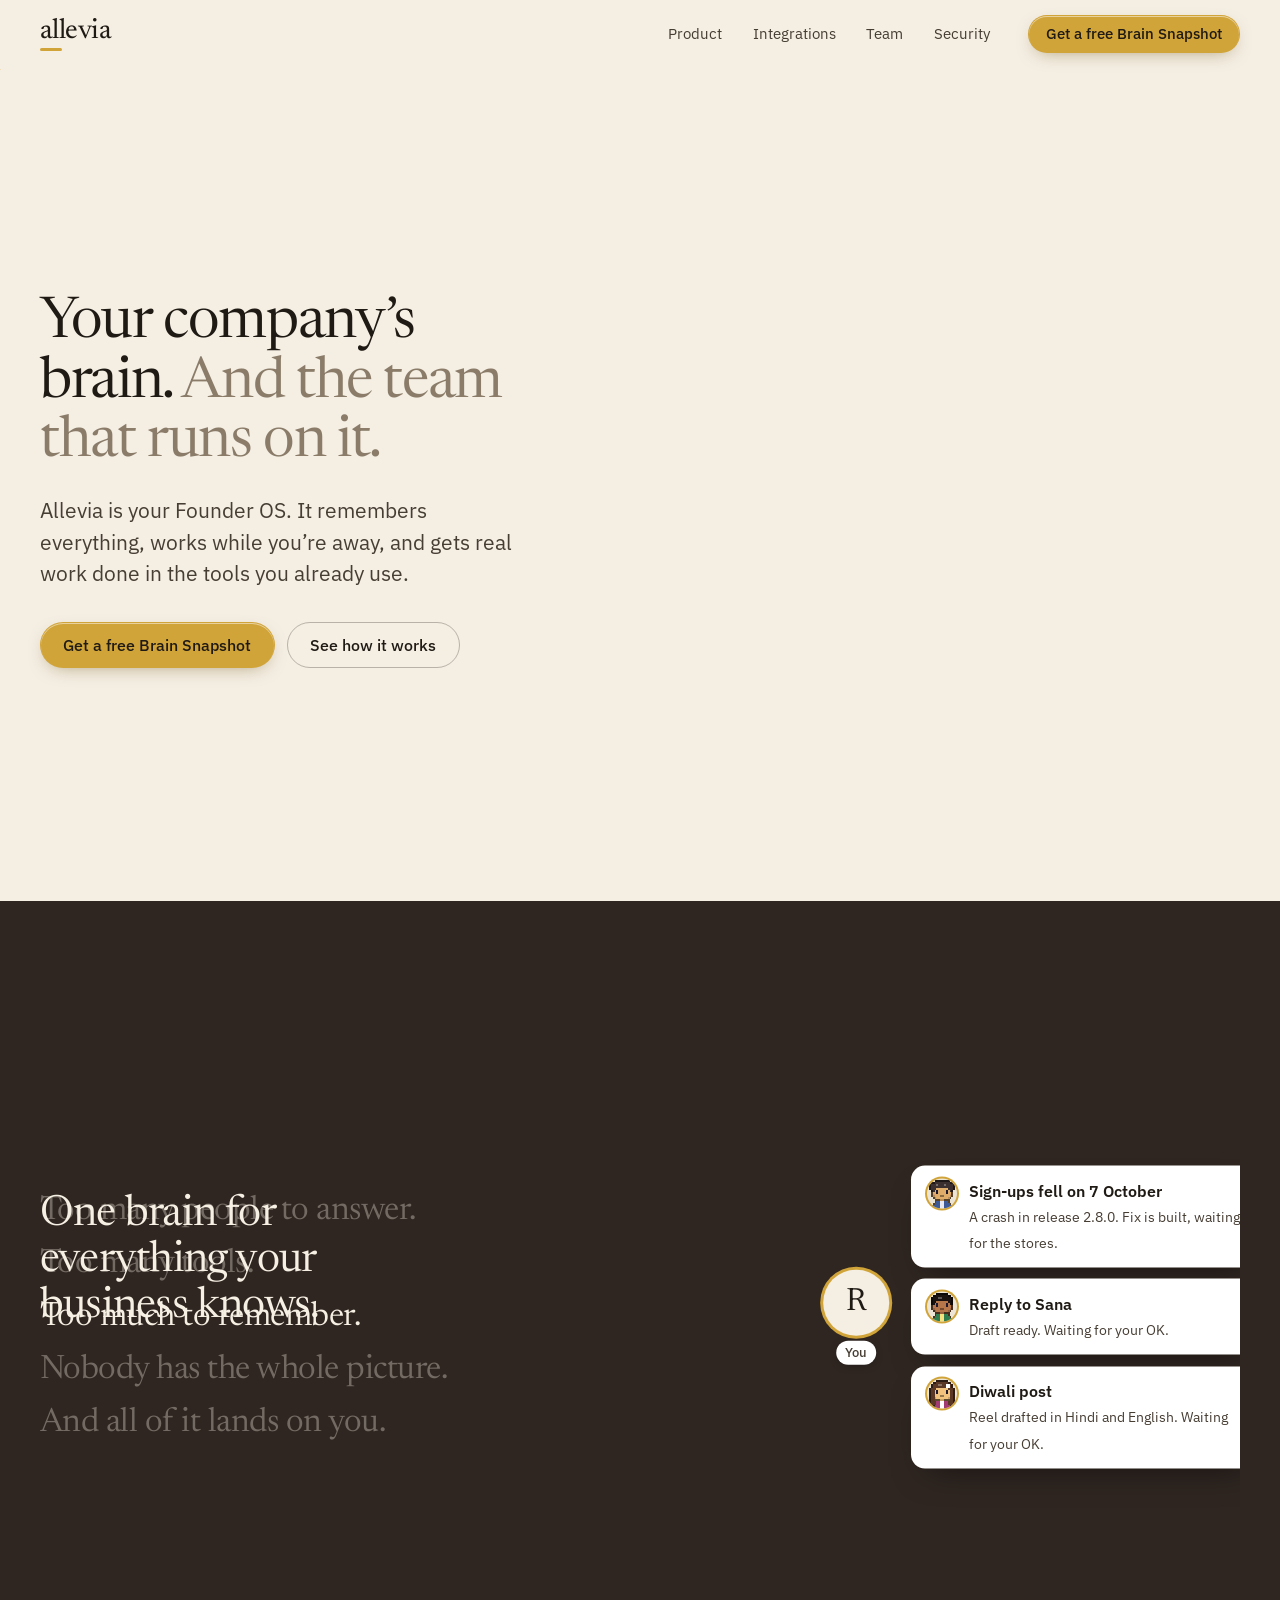
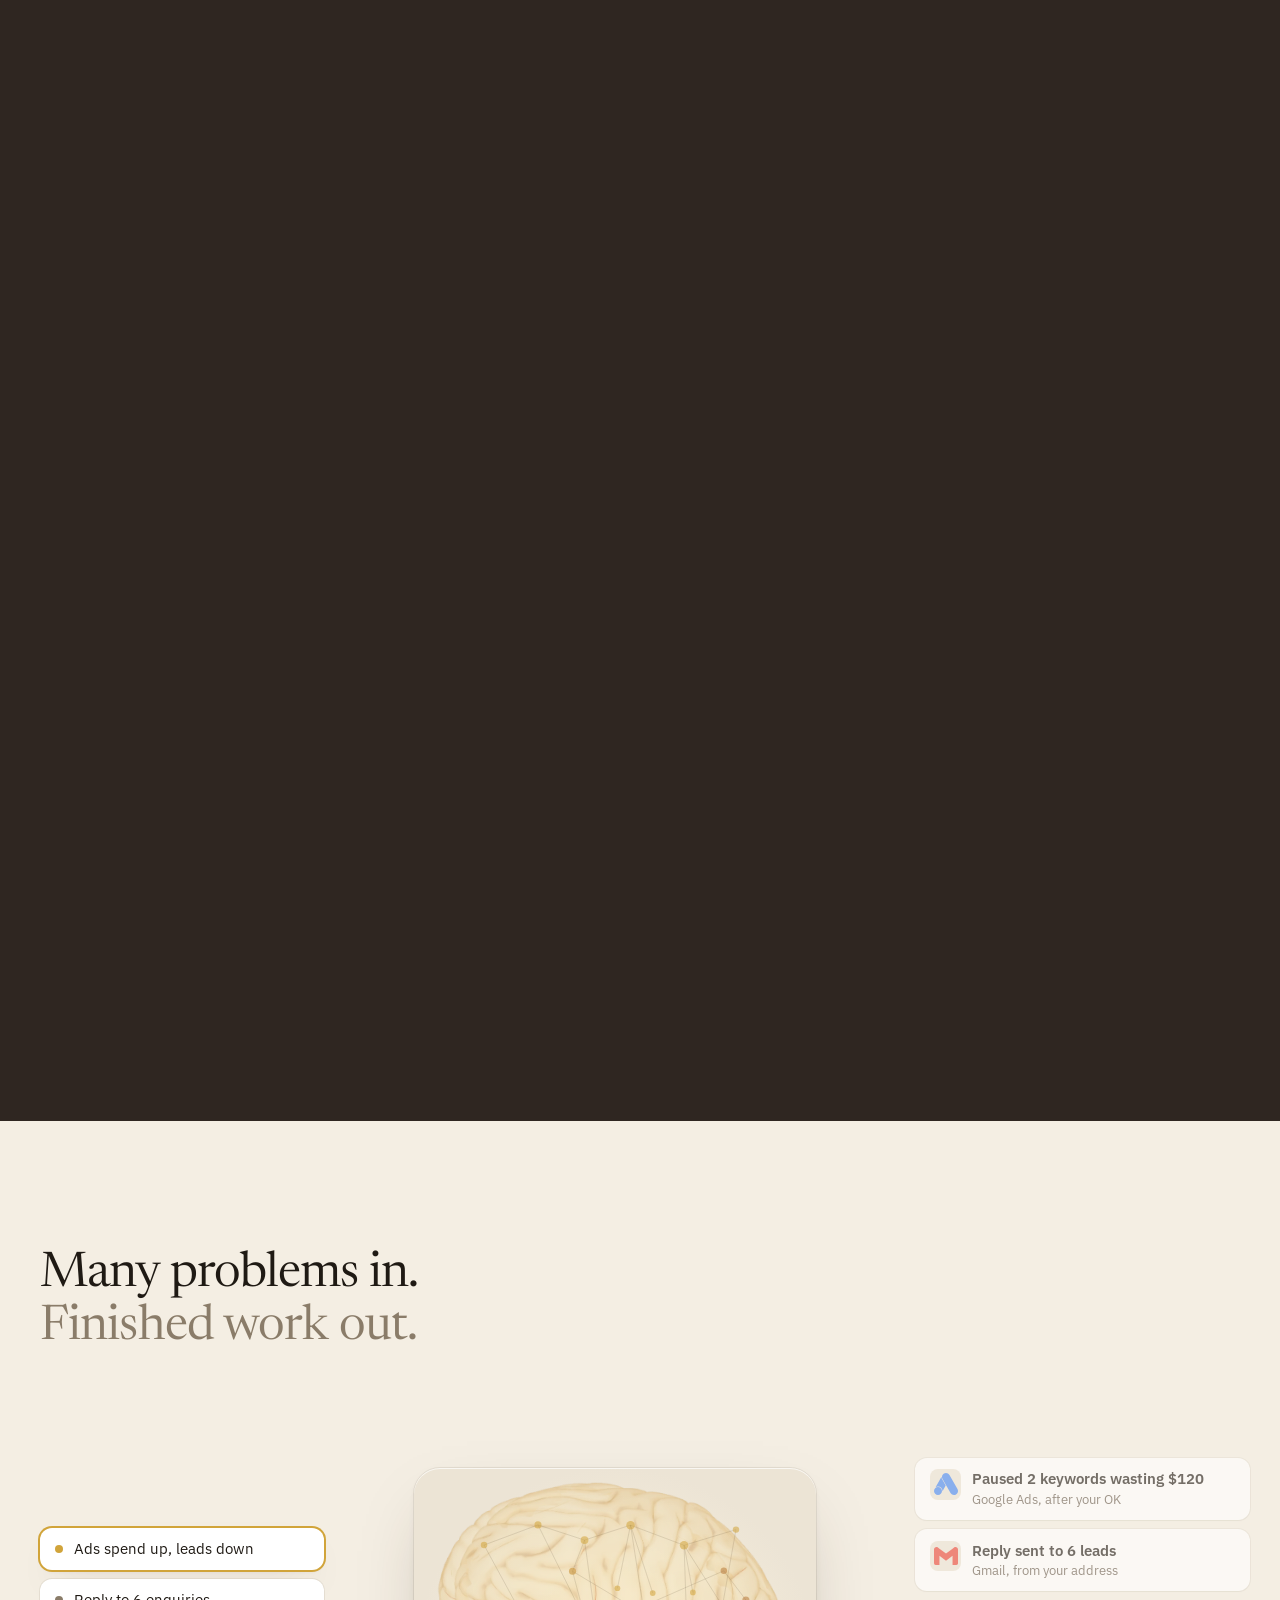
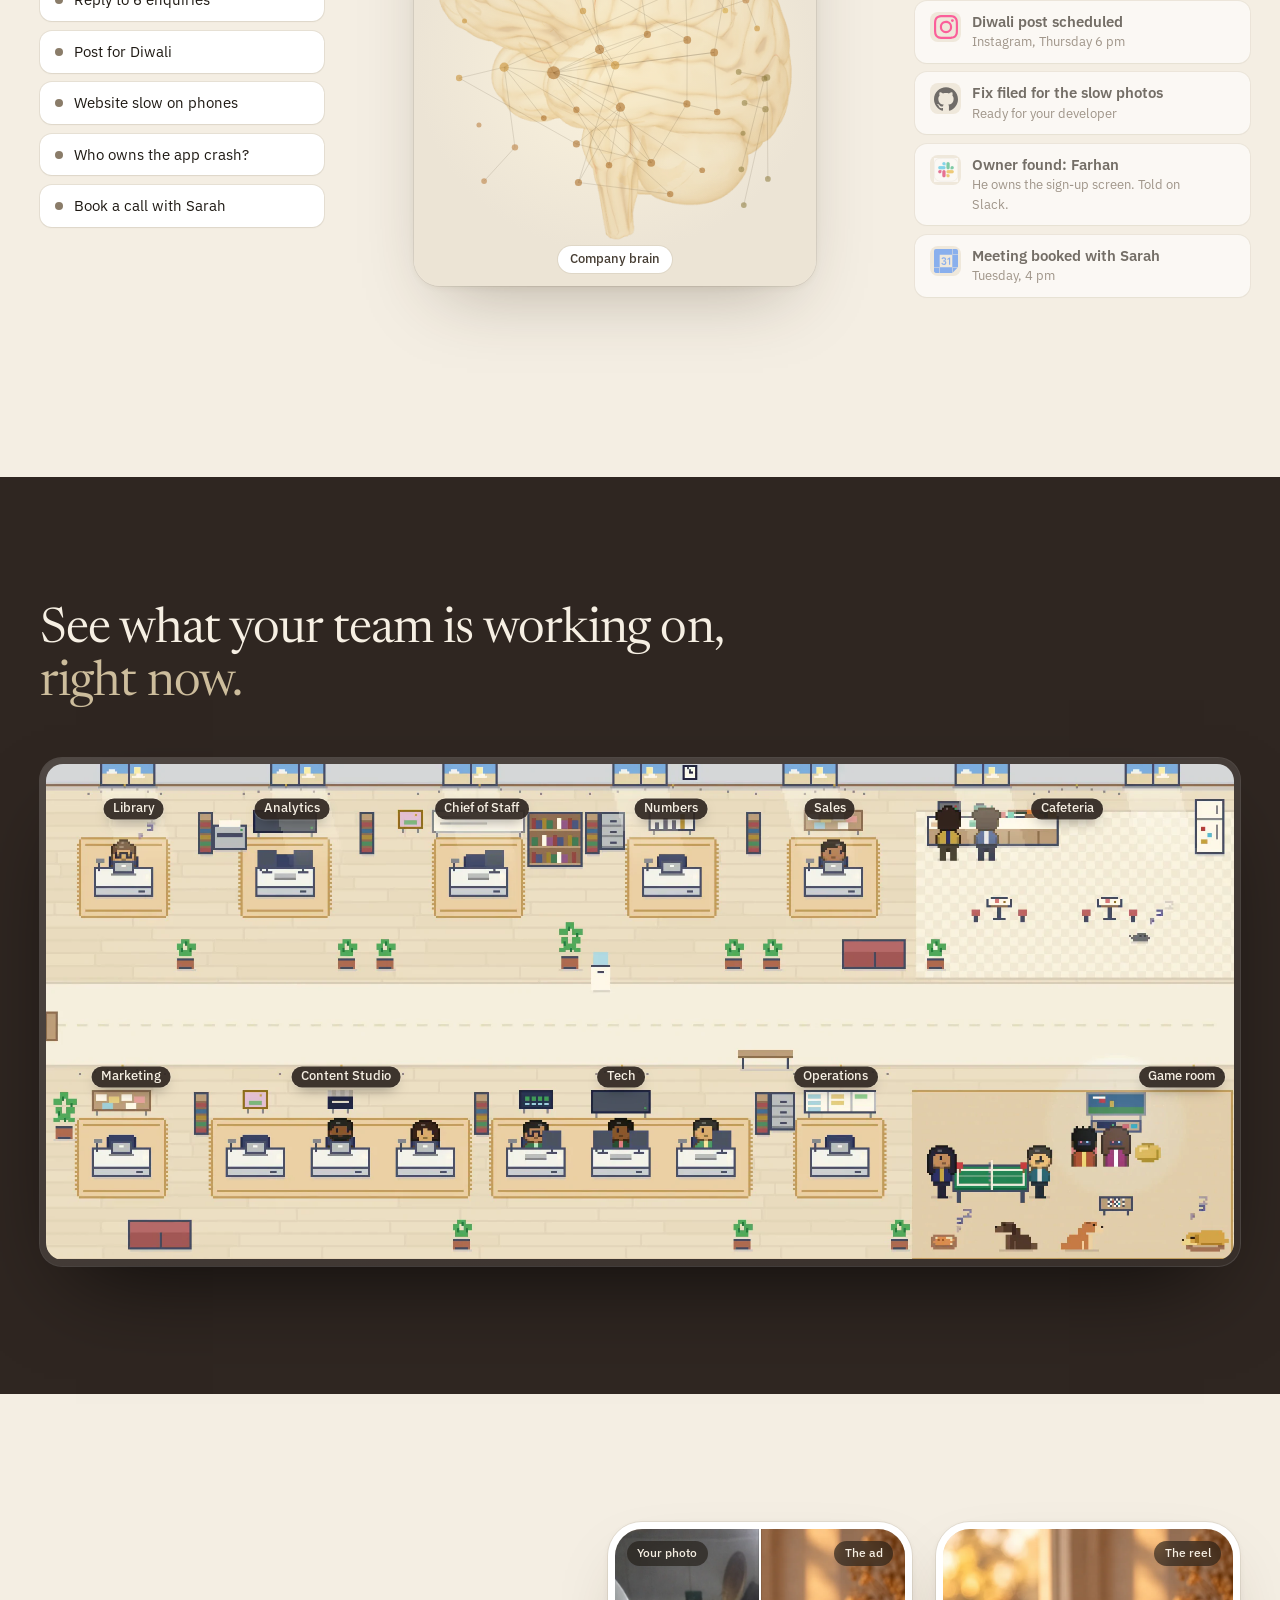
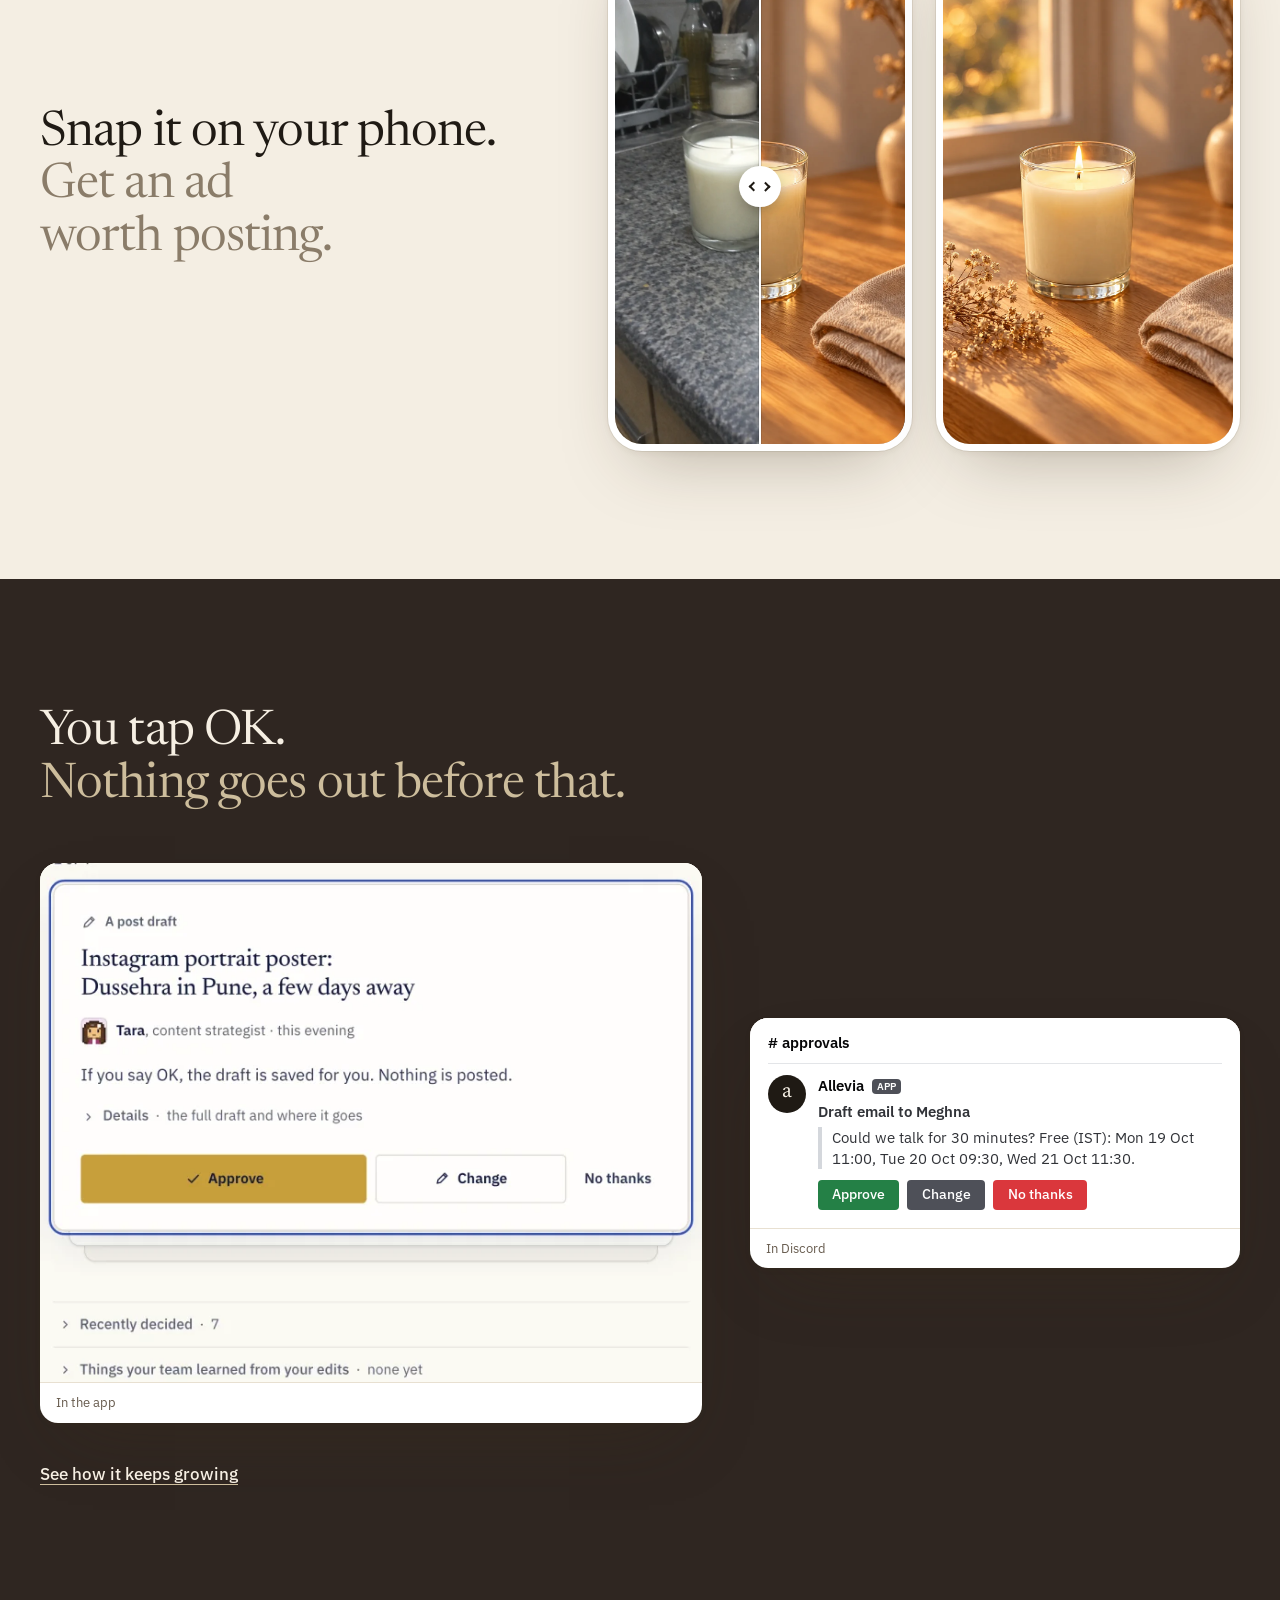
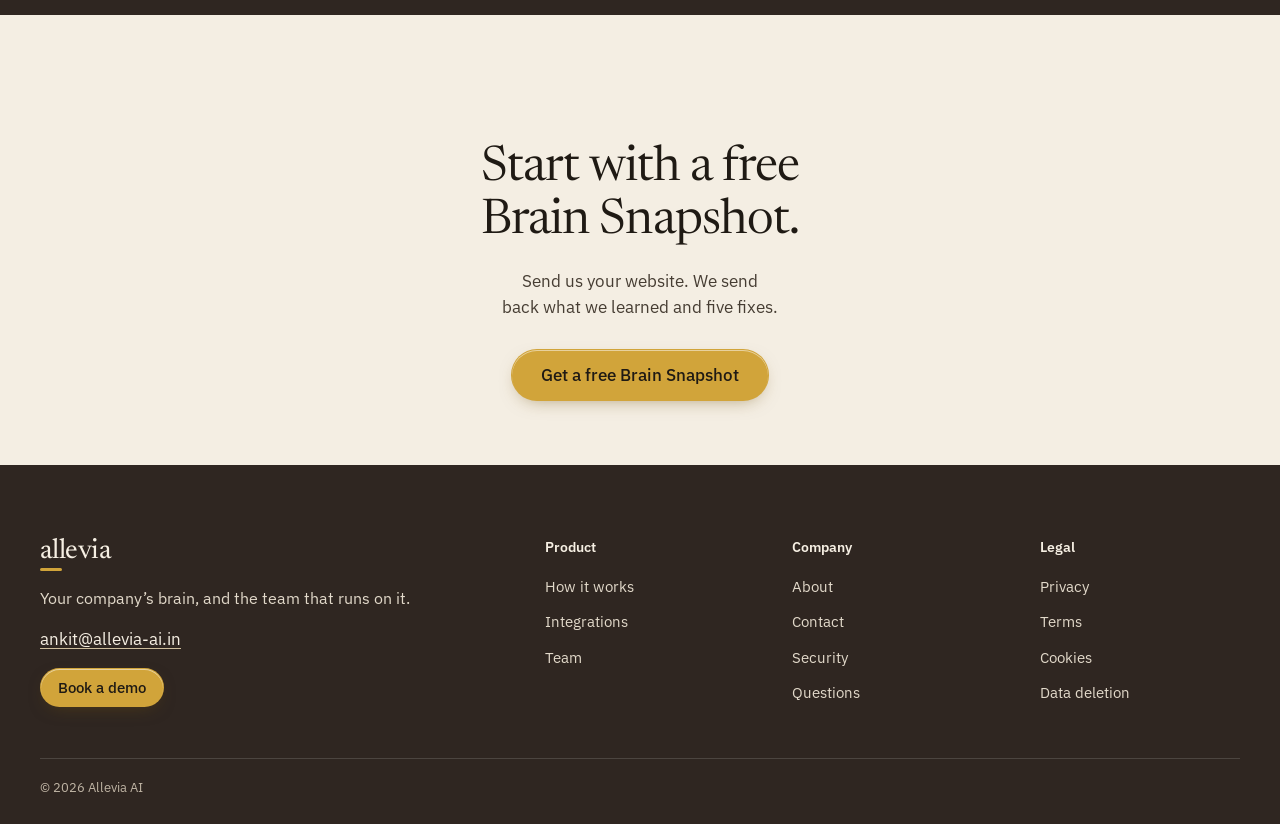
==== commit b1fcb3e3: "Team page: one section per team with role names; the app's role names across the site Co-Authored-By" ====
--- a/index.html
+++ b/index.html
@@ -7,11 +7,11 @@
   <title>Allevia: your company’s brain and the team that runs on it</title>
   <meta name="description" content="Allevia is your Founder OS. It remembers everything, works while you’re away, and gets real work done in the tools you already use.">
   <link rel="icon" href="./favicon.svg" type="image/svg+xml">
-  <script type="module" crossorigin src="./assets/index-BioobzHj.js"></script>
-  <link rel="modulepreload" crossorigin href="./assets/preload-helper-DRyZ11bN.js">
-  <link rel="modulepreload" crossorigin href="./assets/home-client-_HAlEpyp.js">
-  <link rel="stylesheet" crossorigin href="./assets/preload-helper-CpO5kDHT.css">
-  <link rel="stylesheet" crossorigin href="./assets/home-client-DAwflq6N.css">
+  <script type="module" crossorigin src="./assets/index-DYzyEyK-.js"></script>
+  <link rel="modulepreload" crossorigin href="./assets/entry-caSUvK1j.js">
+  <link rel="modulepreload" crossorigin href="./assets/preload-helper-BFTvW2Wa.js">
+  <link rel="stylesheet" crossorigin href="./assets/entry-CpO5kDHT.css">
+  <link rel="stylesheet" crossorigin href="./assets/preload-helper-DAwflq6N.css">
   <link rel="stylesheet" crossorigin href="./assets/index-D7O67yxi.css">
 </head>
 <body class="proto-a">
@@ -31,7 +31,7 @@
     <div class="hero__floor" data-floor></div>
     <img class="hero__still" data-still src="./assets/brain-still-900-Dd5kA89y.webp" srcset="./assets/brain-still-480-C7xgGU3P.webp 480w, ./assets/brain-still-900-Dd5kA89y.webp 900w" sizes="380px" width="900" height="900" alt="" decoding="async" fetchpriority="high">
     <canvas class="hero__canvas" data-canvas></canvas>
-    <div class="hero__chips" data-chips><span class="orb-chip orb-chip--agent" data-chip data-kind="agent" data-id="chief-of-staff" data-orbit="0" data-i="0"><span class="orb-chip__face"><svg xmlns="http://www.w3.org/2000/svg" viewBox="0 0 16 16" shape-rendering="crispEdges" aria-hidden="true"><rect x="5" y="1" width="6" height="1" fill="#0e0e18"/><rect x="3" y="2" width="2" height="1" fill="#0e0e18"/><rect x="5" y="2" width="6" height="1" fill="#1B1B2F"/><rect x="11" y="2" width="2" height="1" fill="#0e0e18"/><rect x="2" y="3" width="1" height="1" fill="#0e0e18"/><rect x="3" y="3" width="3" height="1" fill="#1B1B2F"/><rect x="6" y="3" width="2" height="1" fill="#5b5b69"/><rect x="8" y="3" width="5" height="1" fill="#1B1B2F"/><rect x="13" y="3" width="1" height="1" fill="#0e0e18"/><rect x="2" y="4" width="1" height="1" fill="#0e0e18"/><rect x="3" y="4" width="10" height="1" fill="#1B1B2F"/><rect x="13" y="4" width="1" height="1" fill="#0e0e18"/><rect x="1" y="5" width="1" height="1" fill="#0e0e18"/><rect x="2" y="5" width="3" height="1" fill="#1B1B2F"/><rect x="5" y="5" width="6" height="1" fill="#C68B59"/><rect x="11" y="5" width="3" height="1" fill="#1B1B2F"/><rect x="14" y="5" width="1" height="1" fill="#0e0e18"/><rect x="1" y="6" width="1" height="1" fill="#0e0e18"/><rect x="2" y="6" width="2" height="1" fill="#1B1B2F"/><rect x="4" y="6" width="1" height="1" fill="#C68B59"/><rect x="5" y="6" width="1" height="1" fill="#1B1830"/><rect x="6" y="6" width="4" height="1" fill="#C68B59"/><rect x="10" y="6" width="1" height="1" fill="#1B1830"/><rect x="11" y="6" width="1" height="1" fill="#C68B59"/><rect x="12" y="6" width="2" height="1" fill="#1B1B2F"/><rect x="14" y="6" width="1" height="1" fill="#0e0e18"/><rect x="1" y="7" width="1" height="1" fill="#0e0e18"/><rect x="2" y="7" width="2" height="1" fill="#1B1B2F"/><rect x="4" y="7" width="1" height="1" fill="#C68B59"/><rect x="5" y="7" width="1" height="1" fill="#1B1830"/><rect x="6" y="7" width="4" height="1" fill="#C68B59"/><rect x="10" y="7" width="1" height="1" fill="#1B1830"/><rect x="11" y="7" width="1" height="1" fill="#C68B59"/><rect x="12" y="7" width="2" height="1" fill="#1B1B2F"/><rect x="14" y="7" width="1" height="1" fill="#0e0e18"/><rect x="1" y="8" width="1" height="1" fill="#0e0e18"/><rect x="2" y="8" width="2" height="1" fill="#1B1B2F"/><rect x="4" y="8" width="8" height="1" fill="#C68B59"/><rect x="12" y="8" width="2" height="1" fill="#1B1B2F"/><rect x="14" y="8" width="1" height="1" fill="#0e0e18"/><rect x="1" y="9" width="1" height="1" fill="#0e0e18"/><rect x="2" y="9" width="2" height="1" fill="#1B1B2F"/><rect x="4" y="9" width="3" height="1" fill="#C68B59"/><rect x="7" y="9" width="2" height="1" fill="#7b5637"/><rect x="9" y="9" width="3" height="1" fill="#C68B59"/><rect x="12" y="9" width="2" height="1" fill="#1B1B2F"/><rect x="14" y="9" width="1" height="1" fill="#0e0e18"/><rect x="1" y="10" width="1" height="1" fill="#0e0e18"/><rect x="2" y="10" width="2" height="1" fill="#1B1B2F"/><rect x="4" y="10" width="1" height="1" fill="#a6754b"/><rect x="5" y="10" width="6" height="1" fill="#C68B59"/><rect x="11" y="10" width="1" height="1" fill="#a6754b"/><rect x="12" y="10" width="2" height="1" fill="#1B1B2F"/><rect x="14" y="10" width="1" height="1" fill="#0e0e18"/><rect x="1" y="11" width="1" height="1" fill="#0e0e18"/><rect x="2" y="11" width="2" height="1" fill="#1B1B2F"/><rect x="4" y="11" width="3" height="1" fill="#4b3522"/><rect x="7" y="11" width="2" height="1" fill="#a6754b"/><rect x="9" y="11" width="3" height="1" fill="#4b3522"/><rect x="12" y="11" width="2" height="1" fill="#1B1B2F"/><rect x="14" y="11" width="1" height="1" fill="#0e0e18"/><rect x="1" y="12" width="1" height="1" fill="#0e0e18"/><rect x="2" y="12" width="3" height="1" fill="#1B1B2F"/><rect x="5" y="12" width="2" height="1" fill="#1F2A6B"/><rect x="7" y="12" width="2" height="1" fill="#C8A23D"/><rect x="9" y="12" width="2" height="1" fill="#1F2A6B"/><rect x="11" y="12" width="3" height="1" fill="#1B1B2F"/><rect x="14" y="12" width="1" height="1" fill="#0e0e18"/><rect x="1" y="13" width="1" height="1" fill="#0e0e18"/><rect x="2" y="13" width="3" height="1" fill="#1B1B2F"/><rect x="5" y="13" width="2" height="1" fill="#1F2A6B"/><rect x="7" y="13" width="2" height="1" fill="#C8A23D"/><rect x="9" y="13" width="2" height="1" fill="#1F2A6B"/><rect x="11" y="13" width="3" height="1" fill="#1B1B2F"/><rect x="14" y="13" width="1" height="1" fill="#0e0e18"/><rect x="2" y="14" width="2" height="1" fill="#0e0e18"/><rect x="4" y="14" width="3" height="1" fill="#1F2A6B"/><rect x="7" y="14" width="2" height="1" fill="#C8A23D"/><rect x="9" y="14" width="3" height="1" fill="#1F2A6B"/><rect x="12" y="14" width="2" height="1" fill="#0e0e18"/><rect x="2" y="15" width="1" height="1" fill="#4b3522"/><rect x="3" y="15" width="1" height="1" fill="#182153"/><rect x="4" y="15" width="3" height="1" fill="#1F2A6B"/><rect x="7" y="15" width="2" height="1" fill="#C8A23D"/><rect x="9" y="15" width="3" height="1" fill="#1F2A6B"/><rect x="12" y="15" width="1" height="1" fill="#182153"/><rect x="13" y="15" width="1" height="1" fill="#4b3522"/></svg></span><span class="orb-chip__name">Meera</span></span><span class="orb-chip orb-chip--agent" data-chip data-kind="agent" data-id="data-analyst" data-orbit="0" data-i="1"><span class="orb-chip__face"><svg xmlns="http://www.w3.org/2000/svg" viewBox="0 0 16 16" shape-rendering="crispEdges" aria-hidden="true"><rect x="4" y="1" width="8" height="1" fill="#1e1818"/><rect x="2" y="2" width="2" height="1" fill="#1e1818"/><rect x="4" y="2" width="8" height="1" fill="#3B2F2F"/><rect x="12" y="2" width="2" height="1" fill="#1e1818"/><rect x="1" y="3" width="1" height="1" fill="#1e1818"/><rect x="2" y="3" width="3" height="1" fill="#3B2F2F"/><rect x="5" y="3" width="1" height="1" fill="#726969"/><rect x="6" y="3" width="3" height="1" fill="#3B2F2F"/><rect x="9" y="3" width="1" height="1" fill="#726969"/><rect x="10" y="3" width="4" height="1" fill="#3B2F2F"/><rect x="14" y="3" width="1" height="1" fill="#1e1818"/><rect x="1" y="4" width="1" height="1" fill="#1e1818"/><rect x="2" y="4" width="12" height="1" fill="#3B2F2F"/><rect x="14" y="4" width="1" height="1" fill="#1e1818"/><rect x="1" y="5" width="1" height="1" fill="#1e1818"/><rect x="2" y="5" width="3" height="1" fill="#3B2F2F"/><rect x="5" y="5" width="6" height="1" fill="#E0AC69"/><rect x="11" y="5" width="3" height="1" fill="#3B2F2F"/><rect x="14" y="5" width="1" height="1" fill="#1e1818"/><rect x="2" y="6" width="1" height="1" fill="#1e1818"/><rect x="3" y="6" width="1" height="1" fill="#3B2F2F"/><rect x="4" y="6" width="1" height="1" fill="#E0AC69"/><rect x="5" y="6" width="1" height="1" fill="#1B1830"/><rect x="6" y="6" width="4" height="1" fill="#E0AC69"/><rect x="10" y="6" width="1" height="1" fill="#1B1830"/><rect x="11" y="6" width="1" height="1" fill="#E0AC69"/><rect x="12" y="6" width="1" height="1" fill="#3B2F2F"/><rect x="13" y="6" width="1" height="1" fill="#1e1818"/><rect x="2" y="7" width="1" height="1" fill="#554128"/><rect x="3" y="7" width="2" height="1" fill="#E0AC69"/><rect x="5" y="7" width="1" height="1" fill="#1B1830"/><rect x="6" y="7" width="4" height="1" fill="#E0AC69"/><rect x="10" y="7" width="1" height="1" fill="#1B1830"/><rect x="11" y="7" width="2" height="1" fill="#E0AC69"/><rect x="13" y="7" width="1" height="1" fill="#554128"/><rect x="2" y="8" width="1" height="1" fill="#554128"/><rect x="3" y="8" width="1" height="1" fill="#e09b6e"/><rect x="4" y="8" width="8" height="1" fill="#E0AC69"/><rect x="12" y="8" width="1" height="1" fill="#e09b6e"/><rect x="13" y="8" width="1" height="1" fill="#554128"/><rect x="2" y="9" width="1" height="1" fill="#554128"/><rect x="3" y="9" width="1" height="1" fill="#bc9058"/><rect x="4" y="9" width="3" height="1" fill="#E0AC69"/><rect x="7" y="9" width="2" height="1" fill="#8b6b41"/><rect x="9" y="9" width="3" height="1" fill="#E0AC69"/><rect x="12" y="9" width="1" height="1" fill="#bc9058"/><rect x="13" y="9" width="1" height="1" fill="#554128"/><rect x="3" y="10" width="1" height="1" fill="#554128"/><rect x="4" y="10" width="1" height="1" fill="#bc9058"/><rect x="5" y="10" width="6" height="1" fill="#E0AC69"/><rect x="11" y="10" width="1" height="1" fill="#bc9058"/><rect x="12" y="10" width="1" height="1" fill="#554128"/><rect x="4" y="11" width="3" height="1" fill="#554128"/><rect x="7" y="11" width="2" height="1" fill="#bc9058"/><rect x="9" y="11" width="3" height="1" fill="#554128"/><rect x="4" y="12" width="1" height="1" fill="#554128"/><rect x="5" y="12" width="2" height="1" fill="#3D5A98"/><rect x="7" y="12" width="2" height="1" fill="#E8E8F0"/><rect x="9" y="12" width="2" height="1" fill="#3D5A98"/><rect x="11" y="12" width="1" height="1" fill="#554128"/><rect x="3" y="13" width="1" height="1" fill="#554128"/><rect x="4" y="13" width="3" height="1" fill="#3D5A98"/><rect x="7" y="13" width="2" height="1" fill="#E8E8F0"/><rect x="9" y="13" width="3" height="1" fill="#3D5A98"/><rect x="12" y="13" width="1" height="1" fill="#554128"/><rect x="2" y="14" width="1" height="1" fill="#554128"/><rect x="3" y="14" width="4" height="1" fill="#3D5A98"/><rect x="7" y="14" width="2" height="1" fill="#E8E8F0"/><rect x="9" y="14" width="4" height="1" fill="#3D5A98"/><rect x="13" y="14" width="1" height="1" fill="#554128"/><rect x="2" y="15" width="1" height="1" fill="#554128"/><rect x="3" y="15" width="1" height="1" fill="#304677"/><rect x="4" y="15" width="3" height="1" fill="#3D5A98"/><rect x="7" y="15" width="2" height="1" fill="#E8E8F0"/><rect x="9" y="15" width="3" height="1" fill="#3D5A98"/><rect x="12" y="15" width="1" height="1" fill="#304677"/><rect x="13" y="15" width="1" height="1" fill="#554128"/></svg></span><span class="orb-chip__name">Kabir</span></span><span class="orb-chip orb-chip--agent" data-chip data-kind="agent" data-id="growth-marketer" data-orbit="1" data-i="2"><span class="orb-chip__face"><svg xmlns="http://www.w3.org/2000/svg" viewBox="0 0 16 16" shape-rendering="crispEdges" aria-hidden="true"><rect x="4" y="0" width="1" height="1" fill="#080808"/><rect x="7" y="0" width="1" height="1" fill="#080808"/><rect x="10" y="0" width="1" height="1" fill="#080808"/><rect x="3" y="1" width="1" height="1" fill="#080808"/><rect x="4" y="1" width="1" height="1" fill="#0F0F0F"/><rect x="5" y="1" width="2" height="1" fill="#080808"/><rect x="7" y="1" width="1" height="1" fill="#0F0F0F"/><rect x="8" y="1" width="2" height="1" fill="#080808"/><rect x="10" y="1" width="1" height="1" fill="#0F0F0F"/><rect x="11" y="1" width="2" height="1" fill="#080808"/><rect x="3" y="2" width="2" height="1" fill="#080808"/><rect x="5" y="2" width="6" height="1" fill="#0F0F0F"/><rect x="11" y="2" width="2" height="1" fill="#080808"/><rect x="2" y="3" width="1" height="1" fill="#080808"/><rect x="3" y="3" width="3" height="1" fill="#0F0F0F"/><rect x="6" y="3" width="2" height="1" fill="#525252"/><rect x="8" y="3" width="5" height="1" fill="#0F0F0F"/><rect x="13" y="3" width="1" height="1" fill="#080808"/><rect x="2" y="4" width="1" height="1" fill="#080808"/><rect x="3" y="4" width="10" height="1" fill="#0F0F0F"/><rect x="13" y="4" width="1" height="1" fill="#080808"/><rect x="2" y="5" width="1" height="1" fill="#080808"/><rect x="3" y="5" width="2" height="1" fill="#0F0F0F"/><rect x="5" y="5" width="6" height="1" fill="#C68B59"/><rect x="11" y="5" width="2" height="1" fill="#0F0F0F"/><rect x="13" y="5" width="1" height="1" fill="#080808"/><rect x="2" y="6" width="1" height="1" fill="#080808"/><rect x="3" y="6" width="1" height="1" fill="#0F0F0F"/><rect x="4" y="6" width="1" height="1" fill="#C68B59"/><rect x="5" y="6" width="1" height="1" fill="#1B1830"/><rect x="6" y="6" width="4" height="1" fill="#C68B59"/><rect x="10" y="6" width="1" height="1" fill="#1B1830"/><rect x="11" y="6" width="1" height="1" fill="#C68B59"/><rect x="12" y="6" width="1" height="1" fill="#0F0F0F"/><rect x="13" y="6" width="1" height="1" fill="#080808"/><rect x="2" y="7" width="1" height="1" fill="#4b3522"/><rect x="3" y="7" width="2" height="1" fill="#C68B59"/><rect x="5" y="7" width="1" height="1" fill="#1B1830"/><rect x="6" y="7" width="4" height="1" fill="#C68B59"/><rect x="10" y="7" width="1" height="1" fill="#1B1830"/><rect x="11" y="7" width="2" height="1" fill="#C68B59"/><rect x="13" y="7" width="1" height="1" fill="#4b3522"/><rect x="2" y="8" width="1" height="1" fill="#4b3522"/><rect x="3" y="8" width="1" height="1" fill="#cd8362"/><rect x="4" y="8" width="8" height="1" fill="#C68B59"/><rect x="12" y="8" width="1" height="1" fill="#cd8362"/><rect x="13" y="8" width="1" height="1" fill="#4b3522"/><rect x="2" y="9" width="1" height="1" fill="#4b3522"/><rect x="3" y="9" width="1" height="1" fill="#a6754b"/><rect x="4" y="9" width="3" height="1" fill="#C68B59"/><rect x="7" y="9" width="2" height="1" fill="#7b5637"/><rect x="9" y="9" width="3" height="1" fill="#C68B59"/><rect x="12" y="9" width="1" height="1" fill="#a6754b"/><rect x="13" y="9" width="1" height="1" fill="#4b3522"/><rect x="3" y="10" width="1" height="1" fill="#4b3522"/><rect x="4" y="10" width="1" height="1" fill="#a6754b"/><rect x="5" y="10" width="6" height="1" fill="#C68B59"/><rect x="11" y="10" width="1" height="1" fill="#a6754b"/><rect x="12" y="10" width="1" height="1" fill="#4b3522"/><rect x="4" y="11" width="3" height="1" fill="#4b3522"/><rect x="7" y="11" width="2" height="1" fill="#a6754b"/><rect x="9" y="11" width="3" height="1" fill="#4b3522"/><rect x="4" y="12" width="1" height="1" fill="#4b3522"/><rect x="5" y="12" width="2" height="1" fill="#B5542D"/><rect x="7" y="12" width="2" height="1" fill="#F2D16B"/><rect x="9" y="12" width="2" height="1" fill="#B5542D"/><rect x="11" y="12" width="1" height="1" fill="#4b3522"/><rect x="3" y="13" width="1" height="1" fill="#4b3522"/><rect x="4" y="13" width="3" height="1" fill="#B5542D"/><rect x="7" y="13" width="2" height="1" fill="#F2D16B"/><rect x="9" y="13" width="3" height="1" fill="#B5542D"/><rect x="12" y="13" width="1" height="1" fill="#4b3522"/><rect x="2" y="14" width="1" height="1" fill="#4b3522"/><rect x="3" y="14" width="4" height="1" fill="#B5542D"/><rect x="7" y="14" width="2" height="1" fill="#F2D16B"/><rect x="9" y="14" width="4" height="1" fill="#B5542D"/><rect x="13" y="14" width="1" height="1" fill="#4b3522"/><rect x="2" y="15" width="1" height="1" fill="#4b3522"/><rect x="3" y="15" width="1" height="1" fill="#8d4223"/><rect x="4" y="15" width="3" height="1" fill="#B5542D"/><rect x="7" y="15" width="2" height="1" fill="#F2D16B"/><rect x="9" y="15" width="3" height="1" fill="#B5542D"/><rect x="12" y="15" width="1" height="1" fill="#8d4223"/><rect x="13" y="15" width="1" height="1" fill="#4b3522"/></svg></span><span class="orb-chip__name">Rohan</span></span><span class="orb-chip orb-chip--agent" data-chip data-kind="agent" data-id="content-strategist" data-orbit="1" data-i="3"><span class="orb-chip__face"><svg xmlns="http://www.w3.org/2000/svg" viewBox="0 0 16 16" shape-rendering="crispEdges" aria-hidden="true"><rect x="5" y="1" width="6" height="1" fill="#2d1c13"/><rect x="3" y="2" width="2" height="1" fill="#2d1c13"/><rect x="5" y="2" width="6" height="1" fill="#5A3825"/><rect x="11" y="2" width="2" height="1" fill="#2d1c13"/><rect x="2" y="3" width="1" height="1" fill="#2d1c13"/><rect x="3" y="3" width="3" height="1" fill="#5A3825"/><rect x="6" y="3" width="2" height="1" fill="#887062"/><rect x="8" y="3" width="2" height="1" fill="#5A3825"/><rect x="10" y="3" width="2" height="1" fill="#FFFFFF"/><rect x="12" y="3" width="1" height="1" fill="#5A3825"/><rect x="13" y="3" width="1" height="1" fill="#2d1c13"/><rect x="2" y="4" width="1" height="1" fill="#2d1c13"/><rect x="3" y="4" width="7" height="1" fill="#5A3825"/><rect x="10" y="4" width="2" height="1" fill="#FFFFFF"/><rect x="12" y="4" width="1" height="1" fill="#5A3825"/><rect x="13" y="4" width="1" height="1" fill="#2d1c13"/><rect x="1" y="5" width="1" height="1" fill="#2d1c13"/><rect x="2" y="5" width="3" height="1" fill="#5A3825"/><rect x="5" y="5" width="6" height="1" fill="#F1C27D"/><rect x="11" y="5" width="3" height="1" fill="#5A3825"/><rect x="14" y="5" width="1" height="1" fill="#2d1c13"/><rect x="1" y="6" width="1" height="1" fill="#2d1c13"/><rect x="2" y="6" width="2" height="1" fill="#5A3825"/><rect x="4" y="6" width="1" height="1" fill="#F1C27D"/><rect x="5" y="6" width="1" height="1" fill="#1B1830"/><rect x="6" y="6" width="4" height="1" fill="#F1C27D"/><rect x="10" y="6" width="1" height="1" fill="#1B1830"/><rect x="11" y="6" width="1" height="1" fill="#F1C27D"/><rect x="12" y="6" width="2" height="1" fill="#5A3825"/><rect x="14" y="6" width="1" height="1" fill="#2d1c13"/><rect x="1" y="7" width="1" height="1" fill="#2d1c13"/><rect x="2" y="7" width="2" height="1" fill="#5A3825"/><rect x="4" y="7" width="1" height="1" fill="#F1C27D"/><rect x="5" y="7" width="1" height="1" fill="#1B1830"/><rect x="6" y="7" width="4" height="1" fill="#F1C27D"/><rect x="10" y="7" width="1" height="1" fill="#1B1830"/><rect x="11" y="7" width="1" height="1" fill="#F1C27D"/><rect x="12" y="7" width="2" height="1" fill="#5A3825"/><rect x="14" y="7" width="1" height="1" fill="#2d1c13"/><rect x="1" y="8" width="1" height="1" fill="#2d1c13"/><rect x="2" y="8" width="2" height="1" fill="#5A3825"/><rect x="4" y="8" width="8" height="1" fill="#F1C27D"/><rect x="12" y="8" width="2" height="1" fill="#5A3825"/><rect x="14" y="8" width="1" height="1" fill="#2d1c13"/><rect x="1" y="9" width="1" height="1" fill="#2d1c13"/><rect x="2" y="9" width="2" height="1" fill="#5A3825"/><rect x="4" y="9" width="3" height="1" fill="#F1C27D"/><rect x="7" y="9" width="2" height="1" fill="#95784e"/><rect x="9" y="9" width="3" height="1" fill="#F1C27D"/><rect x="12" y="9" width="2" height="1" fill="#5A3825"/><rect x="14" y="9" width="1" height="1" fill="#2d1c13"/><rect x="1" y="10" width="1" height="1" fill="#2d1c13"/><rect x="2" y="10" width="2" height="1" fill="#5A3825"/><rect x="4" y="10" width="1" height="1" fill="#caa369"/><rect x="5" y="10" width="6" height="1" fill="#F1C27D"/><rect x="11" y="10" width="1" height="1" fill="#caa369"/><rect x="12" y="10" width="2" height="1" fill="#5A3825"/><rect x="14" y="10" width="1" height="1" fill="#2d1c13"/><rect x="1" y="11" width="1" height="1" fill="#2d1c13"/><rect x="2" y="11" width="2" height="1" fill="#5A3825"/><rect x="4" y="11" width="3" height="1" fill="#5c4a30"/><rect x="7" y="11" width="2" height="1" fill="#caa369"/><rect x="9" y="11" width="3" height="1" fill="#5c4a30"/><rect x="12" y="11" width="2" height="1" fill="#5A3825"/><rect x="14" y="11" width="1" height="1" fill="#2d1c13"/><rect x="1" y="12" width="1" height="1" fill="#2d1c13"/><rect x="2" y="12" width="3" height="1" fill="#5A3825"/><rect x="5" y="12" width="2" height="1" fill="#A23B72"/><rect x="7" y="12" width="2" height="1" fill="#FFFFFF"/><rect x="9" y="12" width="2" height="1" fill="#A23B72"/><rect x="11" y="12" width="3" height="1" fill="#5A3825"/><rect x="14" y="12" width="1" height="1" fill="#2d1c13"/><rect x="1" y="13" width="1" height="1" fill="#2d1c13"/><rect x="2" y="13" width="3" height="1" fill="#5A3825"/><rect x="5" y="13" width="2" height="1" fill="#A23B72"/><rect x="7" y="13" width="2" height="1" fill="#FFFFFF"/><rect x="9" y="13" width="2" height="1" fill="#A23B72"/><rect x="11" y="13" width="3" height="1" fill="#5A3825"/><rect x="14" y="13" width="1" height="1" fill="#2d1c13"/><rect x="2" y="14" width="2" height="1" fill="#2d1c13"/><rect x="4" y="14" width="3" height="1" fill="#A23B72"/><rect x="7" y="14" width="2" height="1" fill="#FFFFFF"/><rect x="9" y="14" width="3" height="1" fill="#A23B72"/><rect x="12" y="14" width="2" height="1" fill="#2d1c13"/><rect x="2" y="15" width="1" height="1" fill="#5c4a30"/><rect x="3" y="15" width="1" height="1" fill="#7e2e59"/><rect x="4" y="15" width="3" height="1" fill="#A23B72"/><rect x="7" y="15" width="2" height="1" fill="#FFFFFF"/><rect x="9" y="15" width="3" height="1" fill="#A23B72"/><rect x="12" y="15" width="1" height="1" fill="#7e2e59"/><rect x="13" y="15" width="1" height="1" fill="#5c4a30"/></svg></span><span class="orb-chip__name">Tara</span></span><span class="orb-chip orb-chip--agent" data-chip data-kind="agent" data-id="sales-lead" data-orbit="2" data-i="4"><span class="orb-chip__face"><svg xmlns="http://www.w3.org/2000/svg" viewBox="0 0 16 16" shape-rendering="crispEdges" aria-hidden="true"><rect x="5" y="1" width="6" height="1" fill="#0d0908"/><rect x="3" y="2" width="2" height="1" fill="#0d0908"/><rect x="5" y="2" width="6" height="1" fill="#1A1210"/><rect x="11" y="2" width="2" height="1" fill="#0d0908"/><rect x="2" y="3" width="1" height="1" fill="#0d0908"/><rect x="3" y="3" width="3" height="1" fill="#1A1210"/><rect x="6" y="3" width="2" height="1" fill="#5a5453"/><rect x="8" y="3" width="5" height="1" fill="#1A1210"/><rect x="13" y="3" width="1" height="1" fill="#0d0908"/><rect x="2" y="4" width="1" height="1" fill="#0d0908"/><rect x="3" y="4" width="10" height="1" fill="#1A1210"/><rect x="13" y="4" width="1" height="1" fill="#0d0908"/><rect x="2" y="5" width="1" height="1" fill="#0d0908"/><rect x="3" y="5" width="2" height="1" fill="#1A1210"/><rect x="5" y="5" width="6" height="1" fill="#B5764A"/><rect x="11" y="5" width="2" height="1" fill="#1A1210"/><rect x="13" y="5" width="1" height="1" fill="#0d0908"/><rect x="2" y="6" width="1" height="1" fill="#0d0908"/><rect x="3" y="6" width="1" height="1" fill="#1A1210"/><rect x="4" y="6" width="1" height="1" fill="#B5764A"/><rect x="5" y="6" width="1" height="1" fill="#1B1830"/><rect x="6" y="6" width="4" height="1" fill="#B5764A"/><rect x="10" y="6" width="1" height="1" fill="#1B1830"/><rect x="11" y="6" width="1" height="1" fill="#B5764A"/><rect x="12" y="6" width="1" height="1" fill="#1A1210"/><rect x="13" y="6" width="1" height="1" fill="#0d0908"/><rect x="2" y="7" width="1" height="1" fill="#452d1c"/><rect x="3" y="7" width="2" height="1" fill="#B5764A"/><rect x="5" y="7" width="1" height="1" fill="#1B1830"/><rect x="6" y="7" width="4" height="1" fill="#B5764A"/><rect x="10" y="7" width="1" height="1" fill="#1B1830"/><rect x="11" y="7" width="2" height="1" fill="#B5764A"/><rect x="13" y="7" width="1" height="1" fill="#452d1c"/><rect x="2" y="8" width="1" height="1" fill="#452d1c"/><rect x="3" y="8" width="1" height="1" fill="#c17457"/><rect x="4" y="8" width="8" height="1" fill="#B5764A"/><rect x="12" y="8" width="1" height="1" fill="#c17457"/><rect x="13" y="8" width="1" height="1" fill="#452d1c"/><rect x="2" y="9" width="1" height="1" fill="#452d1c"/><rect x="3" y="9" width="1" height="1" fill="#98633e"/><rect x="4" y="9" width="3" height="1" fill="#B5764A"/><rect x="7" y="9" width="2" height="1" fill="#70492e"/><rect x="9" y="9" width="3" height="1" fill="#B5764A"/><rect x="12" y="9" width="1" height="1" fill="#98633e"/><rect x="13" y="9" width="1" height="1" fill="#452d1c"/><rect x="3" y="10" width="1" height="1" fill="#452d1c"/><rect x="4" y="10" width="1" height="1" fill="#98633e"/><rect x="5" y="10" width="6" height="1" fill="#B5764A"/><rect x="11" y="10" width="1" height="1" fill="#98633e"/><rect x="12" y="10" width="1" height="1" fill="#452d1c"/><rect x="4" y="11" width="3" height="1" fill="#452d1c"/><rect x="7" y="11" width="2" height="1" fill="#98633e"/><rect x="9" y="11" width="3" height="1" fill="#452d1c"/><rect x="4" y="12" width="1" height="1" fill="#452d1c"/><rect x="5" y="12" width="2" height="1" fill="#2F7D4F"/><rect x="7" y="12" width="2" height="1" fill="#F6E27F"/><rect x="9" y="12" width="2" height="1" fill="#2F7D4F"/><rect x="11" y="12" width="1" height="1" fill="#452d1c"/><rect x="3" y="13" width="1" height="1" fill="#452d1c"/><rect x="4" y="13" width="3" height="1" fill="#2F7D4F"/><rect x="7" y="13" width="2" height="1" fill="#F6E27F"/><rect x="9" y="13" width="3" height="1" fill="#2F7D4F"/><rect x="12" y="13" width="1" height="1" fill="#452d1c"/><rect x="2" y="14" width="1" height="1" fill="#452d1c"/><rect x="3" y="14" width="4" height="1" fill="#2F7D4F"/><rect x="7" y="14" width="2" height="1" fill="#F6E27F"/><rect x="9" y="14" width="4" height="1" fill="#2F7D4F"/><rect x="13" y="14" width="1" height="1" fill="#452d1c"/><rect x="2" y="15" width="1" height="1" fill="#452d1c"/><rect x="3" y="15" width="1" height="1" fill="#25623e"/><rect x="4" y="15" width="3" height="1" fill="#2F7D4F"/><rect x="7" y="15" width="2" height="1" fill="#F6E27F"/><rect x="9" y="15" width="3" height="1" fill="#2F7D4F"/><rect x="12" y="15" width="1" height="1" fill="#25623e"/><rect x="13" y="15" width="1" height="1" fill="#452d1c"/></svg></span><span class="orb-chip__name">Neel</span></span><span class="orb-chip orb-chip--agent" data-chip data-kind="agent" data-id="tech-lead" data-orbit="2" data-i="5"><span class="orb-chip__face"><svg xmlns="http://www.w3.org/2000/svg" viewBox="0 0 16 16" shape-rendering="crispEdges" aria-hidden="true"><rect x="5" y="1" width="6" height="1" fill="#0e0e0e"/><rect x="3" y="2" width="2" height="1" fill="#0e0e0e"/><rect x="5" y="2" width="6" height="1" fill="#1C1C1C"/><rect x="11" y="2" width="2" height="1" fill="#0e0e0e"/><rect x="2" y="3" width="1" height="1" fill="#0e0e0e"/><rect x="3" y="3" width="6" height="1" fill="#1C1C1C"/><rect x="9" y="3" width="2" height="1" fill="#5c5c5c"/><rect x="11" y="3" width="2" height="1" fill="#1C1C1C"/><rect x="13" y="3" width="1" height="1" fill="#0e0e0e"/><rect x="2" y="4" width="1" height="1" fill="#0e0e0e"/><rect x="3" y="4" width="7" height="1" fill="#1C1C1C"/><rect x="10" y="4" width="2" height="1" fill="#C68B59"/><rect x="12" y="4" width="1" height="1" fill="#1C1C1C"/><rect x="13" y="4" width="1" height="1" fill="#0e0e0e"/><rect x="2" y="5" width="1" height="1" fill="#0e0e0e"/><rect x="3" y="5" width="2" height="1" fill="#1C1C1C"/><rect x="5" y="5" width="7" height="1" fill="#C68B59"/><rect x="12" y="5" width="1" height="1" fill="#1C1C1C"/><rect x="13" y="5" width="1" height="1" fill="#0e0e0e"/><rect x="2" y="6" width="1" height="1" fill="#0e0e0e"/><rect x="3" y="6" width="1" height="1" fill="#1C1C1C"/><rect x="4" y="6" width="1" height="1" fill="#22223A"/><rect x="5" y="6" width="1" height="1" fill="#1B1830"/><rect x="6" y="6" width="4" height="1" fill="#22223A"/><rect x="10" y="6" width="1" height="1" fill="#1B1830"/><rect x="11" y="6" width="1" height="1" fill="#22223A"/><rect x="12" y="6" width="1" height="1" fill="#1C1C1C"/><rect x="13" y="6" width="1" height="1" fill="#0e0e0e"/><rect x="2" y="7" width="1" height="1" fill="#4b3522"/><rect x="3" y="7" width="1" height="1" fill="#C68B59"/><rect x="4" y="7" width="1" height="1" fill="#22223A"/><rect x="5" y="7" width="1" height="1" fill="#1B1830"/><rect x="6" y="7" width="1" height="1" fill="#22223A"/><rect x="7" y="7" width="2" height="1" fill="#C68B59"/><rect x="9" y="7" width="1" height="1" fill="#22223A"/><rect x="10" y="7" width="1" height="1" fill="#1B1830"/><rect x="11" y="7" width="1" height="1" fill="#22223A"/><rect x="12" y="7" width="1" height="1" fill="#C68B59"/><rect x="13" y="7" width="1" height="1" fill="#4b3522"/><rect x="2" y="8" width="1" height="1" fill="#4b3522"/><rect x="3" y="8" width="1" height="1" fill="#cd8362"/><rect x="4" y="8" width="3" height="1" fill="#22223A"/><rect x="7" y="8" width="2" height="1" fill="#C68B59"/><rect x="9" y="8" width="3" height="1" fill="#22223A"/><rect x="12" y="8" width="1" height="1" fill="#cd8362"/><rect x="13" y="8" width="1" height="1" fill="#4b3522"/><rect x="2" y="9" width="1" height="1" fill="#4b3522"/><rect x="3" y="9" width="1" height="1" fill="#a6754b"/><rect x="4" y="9" width="3" height="1" fill="#C68B59"/><rect x="7" y="9" width="2" height="1" fill="#7b5637"/><rect x="9" y="9" width="3" height="1" fill="#C68B59"/><rect x="12" y="9" width="1" height="1" fill="#a6754b"/><rect x="13" y="9" width="1" height="1" fill="#4b3522"/><rect x="3" y="10" width="1" height="1" fill="#4b3522"/><rect x="4" y="10" width="1" height="1" fill="#a6754b"/><rect x="5" y="10" width="6" height="1" fill="#C68B59"/><rect x="11" y="10" width="1" height="1" fill="#a6754b"/><rect x="12" y="10" width="1" height="1" fill="#4b3522"/><rect x="4" y="11" width="3" height="1" fill="#4b3522"/><rect x="7" y="11" width="2" height="1" fill="#a6754b"/><rect x="9" y="11" width="3" height="1" fill="#4b3522"/><rect x="4" y="12" width="1" height="1" fill="#4b3522"/><rect x="5" y="12" width="2" height="1" fill="#2D6A4F"/><rect x="7" y="12" width="2" height="1" fill="#B7E4C7"/><rect x="9" y="12" width="2" height="1" fill="#2D6A4F"/><rect x="11" y="12" width="1" height="1" fill="#4b3522"/><rect x="3" y="13" width="1" height="1" fill="#4b3522"/><rect x="4" y="13" width="3" height="1" fill="#2D6A4F"/><rect x="7" y="13" width="2" height="1" fill="#B7E4C7"/><rect x="9" y="13" width="3" height="1" fill="#2D6A4F"/><rect x="12" y="13" width="1" height="1" fill="#4b3522"/><rect x="2" y="14" width="1" height="1" fill="#4b3522"/><rect x="3" y="14" width="4" height="1" fill="#2D6A4F"/><rect x="7" y="14" width="2" height="1" fill="#B7E4C7"/><rect x="9" y="14" width="4" height="1" fill="#2D6A4F"/><rect x="13" y="14" width="1" height="1" fill="#4b3522"/><rect x="2" y="15" width="1" height="1" fill="#4b3522"/><rect x="3" y="15" width="1" height="1" fill="#23533e"/><rect x="4" y="15" width="3" height="1" fill="#2D6A4F"/><rect x="7" y="15" width="2" height="1" fill="#B7E4C7"/><rect x="9" y="15" width="3" height="1" fill="#2D6A4F"/><rect x="12" y="15" width="1" height="1" fill="#23533e"/><rect x="13" y="15" width="1" height="1" fill="#4b3522"/></svg></span><span class="orb-chip__name">Arjun</span></span><span class="orb-chip orb-chip--agent" data-chip data-kind="agent" data-id="oncall-engineer" data-orbit="3" data-i="6"><span class="orb-chip__face"><svg xmlns="http://www.w3.org/2000/svg" viewBox="0 0 16 16" shape-rendering="crispEdges" aria-hidden="true"><rect x="5" y="1" width="6" height="1" fill="#090706"/><rect x="3" y="2" width="2" height="1" fill="#090706"/><rect x="5" y="2" width="6" height="1" fill="#120E0B"/><rect x="11" y="2" width="2" height="1" fill="#090706"/><rect x="2" y="3" width="1" height="1" fill="#090706"/><rect x="3" y="3" width="3" height="1" fill="#120E0B"/><rect x="6" y="3" width="2" height="1" fill="#54514f"/><rect x="8" y="3" width="5" height="1" fill="#120E0B"/><rect x="13" y="3" width="1" height="1" fill="#090706"/><rect x="2" y="4" width="1" height="1" fill="#090706"/><rect x="3" y="4" width="10" height="1" fill="#120E0B"/><rect x="13" y="4" width="1" height="1" fill="#090706"/><rect x="2" y="5" width="1" height="1" fill="#090706"/><rect x="3" y="5" width="2" height="1" fill="#120E0B"/><rect x="5" y="5" width="6" height="1" fill="#8D5524"/><rect x="11" y="5" width="2" height="1" fill="#120E0B"/><rect x="13" y="5" width="1" height="1" fill="#090706"/><rect x="2" y="6" width="1" height="1" fill="#090706"/><rect x="3" y="6" width="1" height="1" fill="#120E0B"/><rect x="4" y="6" width="1" height="1" fill="#8D5524"/><rect x="5" y="6" width="1" height="1" fill="#1B1830"/><rect x="6" y="6" width="4" height="1" fill="#8D5524"/><rect x="10" y="6" width="1" height="1" fill="#1B1830"/><rect x="11" y="6" width="1" height="1" fill="#8D5524"/><rect x="12" y="6" width="1" height="1" fill="#120E0B"/><rect x="13" y="6" width="1" height="1" fill="#090706"/><rect x="2" y="7" width="1" height="1" fill="#36200e"/><rect x="3" y="7" width="2" height="1" fill="#8D5524"/><rect x="5" y="7" width="1" height="1" fill="#1B1830"/><rect x="6" y="7" width="4" height="1" fill="#8D5524"/><rect x="10" y="7" width="1" height="1" fill="#1B1830"/><rect x="11" y="7" width="2" height="1" fill="#8D5524"/><rect x="13" y="7" width="1" height="1" fill="#36200e"/><rect x="2" y="8" width="1" height="1" fill="#36200e"/><rect x="3" y="8" width="1" height="1" fill="#a45d3c"/><rect x="4" y="8" width="8" height="1" fill="#8D5524"/><rect x="12" y="8" width="1" height="1" fill="#a45d3c"/><rect x="13" y="8" width="1" height="1" fill="#36200e"/><rect x="2" y="9" width="1" height="1" fill="#36200e"/><rect x="3" y="9" width="1" height="1" fill="#76471e"/><rect x="4" y="9" width="3" height="1" fill="#8D5524"/><rect x="7" y="9" width="2" height="1" fill="#573516"/><rect x="9" y="9" width="3" height="1" fill="#8D5524"/><rect x="12" y="9" width="1" height="1" fill="#76471e"/><rect x="13" y="9" width="1" height="1" fill="#36200e"/><rect x="3" y="10" width="1" height="1" fill="#36200e"/><rect x="4" y="10" width="1" height="1" fill="#76471e"/><rect x="5" y="10" width="6" height="1" fill="#8D5524"/><rect x="11" y="10" width="1" height="1" fill="#76471e"/><rect x="12" y="10" width="1" height="1" fill="#36200e"/><rect x="4" y="11" width="3" height="1" fill="#36200e"/><rect x="7" y="11" width="2" height="1" fill="#76471e"/><rect x="9" y="11" width="3" height="1" fill="#36200e"/><rect x="4" y="12" width="1" height="1" fill="#36200e"/><rect x="5" y="12" width="2" height="1" fill="#1B4332"/><rect x="7" y="12" width="2" height="1" fill="#F28482"/><rect x="9" y="12" width="2" height="1" fill="#1B4332"/><rect x="11" y="12" width="1" height="1" fill="#36200e"/><rect x="3" y="13" width="1" height="1" fill="#36200e"/><rect x="4" y="13" width="3" height="1" fill="#1B4332"/><rect x="7" y="13" width="2" height="1" fill="#F28482"/><rect x="9" y="13" width="3" height="1" fill="#1B4332"/><rect x="12" y="13" width="1" height="1" fill="#36200e"/><rect x="2" y="14" width="1" height="1" fill="#36200e"/><rect x="3" y="14" width="4" height="1" fill="#1B4332"/><rect x="7" y="14" width="2" height="1" fill="#F28482"/><rect x="9" y="14" width="4" height="1" fill="#1B4332"/><rect x="13" y="14" width="1" height="1" fill="#36200e"/><rect x="2" y="15" width="1" height="1" fill="#36200e"/><rect x="3" y="15" width="1" height="1" fill="#153427"/><rect x="4" y="15" width="3" height="1" fill="#1B4332"/><rect x="7" y="15" width="2" height="1" fill="#F28482"/><rect x="9" y="15" width="3" height="1" fill="#1B4332"/><rect x="12" y="15" width="1" height="1" fill="#153427"/><rect x="13" y="15" width="1" height="1" fill="#36200e"/></svg></span><span class="orb-chip__name">Zoya</span></span><span class="orb-chip orb-chip--agent" data-chip data-kind="agent" data-id="coe-lead" data-orbit="3" data-i="7"><span class="orb-chip__face"><svg xmlns="http://www.w3.org/2000/svg" viewBox="0 0 16 16" shape-rendering="crispEdges" aria-hidden="true"><rect x="6" y="0" width="4" height="1" fill="#160e0c"/><rect x="5" y="1" width="1" height="1" fill="#160e0c"/><rect x="6" y="1" width="1" height="1" fill="#2B1B17"/><rect x="7" y="1" width="1" height="1" fill="#665b58"/><rect x="8" y="1" width="2" height="1" fill="#2B1B17"/><rect x="10" y="1" width="1" height="1" fill="#160e0c"/><rect x="3" y="2" width="2" height="1" fill="#160e0c"/><rect x="5" y="2" width="6" height="1" fill="#2B1B17"/><rect x="11" y="2" width="2" height="1" fill="#160e0c"/><rect x="2" y="3" width="1" height="1" fill="#160e0c"/><rect x="3" y="3" width="3" height="1" fill="#2B1B17"/><rect x="6" y="3" width="2" height="1" fill="#665b58"/><rect x="8" y="3" width="5" height="1" fill="#2B1B17"/><rect x="13" y="3" width="1" height="1" fill="#160e0c"/><rect x="2" y="4" width="1" height="1" fill="#160e0c"/><rect x="3" y="4" width="10" height="1" fill="#2B1B17"/><rect x="13" y="4" width="1" height="1" fill="#160e0c"/><rect x="2" y="5" width="1" height="1" fill="#160e0c"/><rect x="3" y="5" width="2" height="1" fill="#2B1B17"/><rect x="5" y="5" width="6" height="1" fill="#8D5524"/><rect x="11" y="5" width="2" height="1" fill="#2B1B17"/><rect x="13" y="5" width="1" height="1" fill="#160e0c"/><rect x="2" y="6" width="1" height="1" fill="#160e0c"/><rect x="3" y="6" width="1" height="1" fill="#2B1B17"/><rect x="4" y="6" width="1" height="1" fill="#8D5524"/><rect x="5" y="6" width="1" height="1" fill="#1B1830"/><rect x="6" y="6" width="4" height="1" fill="#8D5524"/><rect x="10" y="6" width="1" height="1" fill="#1B1830"/><rect x="11" y="6" width="1" height="1" fill="#8D5524"/><rect x="12" y="6" width="1" height="1" fill="#2B1B17"/><rect x="13" y="6" width="1" height="1" fill="#160e0c"/><rect x="2" y="7" width="1" height="1" fill="#36200e"/><rect x="3" y="7" width="2" height="1" fill="#8D5524"/><rect x="5" y="7" width="1" height="1" fill="#1B1830"/><rect x="6" y="7" width="4" height="1" fill="#8D5524"/><rect x="10" y="7" width="1" height="1" fill="#1B1830"/><rect x="11" y="7" width="2" height="1" fill="#8D5524"/><rect x="13" y="7" width="1" height="1" fill="#36200e"/><rect x="2" y="8" width="1" height="1" fill="#36200e"/><rect x="3" y="8" width="1" height="1" fill="#a45d3c"/><rect x="4" y="8" width="8" height="1" fill="#8D5524"/><rect x="12" y="8" width="1" height="1" fill="#a45d3c"/><rect x="13" y="8" width="1" height="1" fill="#36200e"/><rect x="2" y="9" width="1" height="1" fill="#36200e"/><rect x="3" y="9" width="1" height="1" fill="#76471e"/><rect x="4" y="9" width="3" height="1" fill="#8D5524"/><rect x="7" y="9" width="2" height="1" fill="#573516"/><rect x="9" y="9" width="3" height="1" fill="#8D5524"/><rect x="12" y="9" width="1" height="1" fill="#76471e"/><rect x="13" y="9" width="1" height="1" fill="#36200e"/><rect x="3" y="10" width="1" height="1" fill="#36200e"/><rect x="4" y="10" width="1" height="1" fill="#76471e"/><rect x="5" y="10" width="6" height="1" fill="#8D5524"/><rect x="11" y="10" width="1" height="1" fill="#76471e"/><rect x="12" y="10" width="1" height="1" fill="#36200e"/><rect x="4" y="11" width="3" height="1" fill="#36200e"/><rect x="7" y="11" width="2" height="1" fill="#76471e"/><rect x="9" y="11" width="3" height="1" fill="#36200e"/><rect x="4" y="12" width="1" height="1" fill="#36200e"/><rect x="5" y="12" width="2" height="1" fill="#C8A23D"/><rect x="7" y="12" width="2" height="1" fill="#1F2A6B"/><rect x="9" y="12" width="2" height="1" fill="#C8A23D"/><rect x="11" y="12" width="1" height="1" fill="#36200e"/><rect x="3" y="13" width="1" height="1" fill="#36200e"/><rect x="4" y="13" width="3" height="1" fill="#C8A23D"/><rect x="7" y="13" width="2" height="1" fill="#1F2A6B"/><rect x="9" y="13" width="3" height="1" fill="#C8A23D"/><rect x="12" y="13" width="1" height="1" fill="#36200e"/><rect x="2" y="14" width="1" height="1" fill="#36200e"/><rect x="3" y="14" width="4" height="1" fill="#C8A23D"/><rect x="7" y="14" width="2" height="1" fill="#1F2A6B"/><rect x="9" y="14" width="4" height="1" fill="#C8A23D"/><rect x="13" y="14" width="1" height="1" fill="#36200e"/><rect x="2" y="15" width="1" height="1" fill="#36200e"/><rect x="3" y="15" width="1" height="1" fill="#9c7e30"/><rect x="4" y="15" width="3" height="1" fill="#C8A23D"/><rect x="7" y="15" width="2" height="1" fill="#1F2A6B"/><rect x="9" y="15" width="3" height="1" fill="#C8A23D"/><rect x="12" y="15" width="1" height="1" fill="#9c7e30"/><rect x="13" y="15" width="1" height="1" fill="#36200e"/></svg></span><span class="orb-chip__name">Isha</span></span><span class="orb-chip orb-chip--tool" data-chip data-kind="tool" data-id="gmail" data-orbit="4" data-i="8"><span class="orb-chip__logo"><svg class="logo" viewBox="0 0 24 24" width="26" height="26" aria-hidden="true" focusable="false"><path fill="#EA4335" d="M24 5.457v13.909c0 .904-.732 1.636-1.636 1.636h-3.819V11.73L12 16.64l-6.545-4.91v9.273H1.636A1.636 1.636 0 0 1 0 19.366V5.457c0-2.023 2.309-3.178 3.927-1.964L5.455 4.64 12 9.548l6.545-4.91 1.528-1.145C21.69 2.28 24 3.434 24 5.457z"/></svg></span><span class="orb-chip__name">Gmail</span></span><span class="orb-chip orb-chip--tool" data-chip data-kind="tool" data-id="google-ads" data-orbit="4" data-i="9"><span class="orb-chip__logo"><svg class="logo" viewBox="0 0 24 24" width="26" height="26" aria-hidden="true" focusable="false"><path fill="#4285F4" d="M3.9998 22.9291C1.7908 22.9291 0 21.1383 0 18.9293s1.7908-3.9998 3.9998-3.9998 3.9998 1.7908 3.9998 3.9998-1.7908 3.9998-3.9998 3.9998zm19.4643-6.0004L15.4632 3.072C14.3586 1.1587 11.9121.5028 9.9988 1.6074S7.4295 5.1585 8.5341 7.0718l8.0009 13.8567c1.1046 1.9133 3.5511 2.5679 5.4644 1.4646 1.9134-1.1046 2.568-3.5511 1.4647-5.4644zM7.5137 4.8438L1.5645 15.1484A4.5 4.5 0 0 1 4 14.4297c2.5597-.0075 4.6248 2.1585 4.4941 4.7148l3.2168-5.5723-3.6094-6.25c-.4499-.7793-.6322-1.6394-.5878-2.4784z"/></svg></span><span class="orb-chip__name">Google Ads</span></span><span class="orb-chip orb-chip--tool" data-chip data-kind="tool" data-id="instagram" data-orbit="4" data-i="10"><span class="orb-chip__logo"><svg class="logo" viewBox="0 0 24 24" width="26" height="26" aria-hidden="true" focusable="false"><path fill="#FF0069" d="M7.0301.084c-1.2768.0602-2.1487.264-2.911.5634-.7888.3075-1.4575.72-2.1228 1.3877-.6652.6677-1.075 1.3368-1.3802 2.127-.2954.7638-.4956 1.6365-.552 2.914-.0564 1.2775-.0689 1.6882-.0626 4.947.0062 3.2586.0206 3.6671.0825 4.9473.061 1.2765.264 2.1482.5635 2.9107.308.7889.72 1.4573 1.388 2.1228.6679.6655 1.3365 1.0743 2.1285 1.38.7632.295 1.6361.4961 2.9134.552 1.2773.056 1.6884.069 4.9462.0627 3.2578-.0062 3.668-.0207 4.9478-.0814 1.28-.0607 2.147-.2652 2.9098-.5633.7889-.3086 1.4578-.72 2.1228-1.3881.665-.6682 1.0745-1.3378 1.3795-2.1284.2957-.7632.4966-1.636.552-2.9124.056-1.2809.0692-1.6898.063-4.948-.0063-3.2583-.021-3.6668-.0817-4.9465-.0607-1.2797-.264-2.1487-.5633-2.9117-.3084-.7889-.72-1.4568-1.3876-2.1228C21.2982 1.33 20.628.9208 19.8378.6165 19.074.321 18.2017.1197 16.9244.0645 15.6471.0093 15.236-.005 11.977.0014 8.718.0076 8.31.0215 7.0301.0839m.1402 21.6932c-1.17-.0509-1.8053-.2453-2.2287-.408-.5606-.216-.96-.4771-1.3819-.895-.422-.4178-.6811-.8186-.9-1.378-.1644-.4234-.3624-1.058-.4171-2.228-.0595-1.2645-.072-1.6442-.079-4.848-.007-3.2037.0053-3.583.0607-4.848.05-1.169.2456-1.805.408-2.2282.216-.5613.4762-.96.895-1.3816.4188-.4217.8184-.6814 1.3783-.9003.423-.1651 1.0575-.3614 2.227-.4171 1.2655-.06 1.6447-.072 4.848-.079 3.2033-.007 3.5835.005 4.8495.0608 1.169.0508 1.8053.2445 2.228.408.5608.216.96.4754 1.3816.895.4217.4194.6816.8176.9005 1.3787.1653.4217.3617 1.056.4169 2.2263.0602 1.2655.0739 1.645.0796 4.848.0058 3.203-.0055 3.5834-.061 4.848-.051 1.17-.245 1.8055-.408 2.2294-.216.5604-.4763.96-.8954 1.3814-.419.4215-.8181.6811-1.3783.9-.4224.1649-1.0577.3617-2.2262.4174-1.2656.0595-1.6448.072-4.8493.079-3.2045.007-3.5825-.006-4.848-.0608M16.953 5.5864A1.44 1.44 0 1 0 18.39 4.144a1.44 1.44 0 0 0-1.437 1.4424M5.8385 12.012c.0067 3.4032 2.7706 6.1557 6.173 6.1493 3.4026-.0065 6.157-2.7701 6.1506-6.1733-.0065-3.4032-2.771-6.1565-6.174-6.1498-3.403.0067-6.156 2.771-6.1496 6.1738M8 12.0077a4 4 0 1 1 4.008 3.9921A3.9996 3.9996 0 0 1 8 12.0077"/></svg></span><span class="orb-chip__name">Instagram</span></span><span class="orb-chip orb-chip--tool" data-chip data-kind="tool" data-id="google-analytics" data-orbit="5" data-i="11"><span class="orb-chip__logo"><svg class="logo" viewBox="0 0 24 24" width="26" height="26" aria-hidden="true" focusable="false"><path fill="#E37400" d="M22.84 2.9982v17.9987c.0086 1.6473-1.3197 2.9897-2.967 2.9984a2.9808 2.9808 0 01-.3677-.0208c-1.528-.226-2.6477-1.5558-2.6105-3.1V3.1204c-.0369-1.5458 1.0856-2.8762 2.6157-3.1 1.6361-.1915 3.1178.9796 3.3093 2.6158.014.1201.0208.241.0202.3619zM4.1326 18.0548c-1.6417 0-2.9726 1.331-2.9726 2.9726C1.16 22.6691 2.4909 24 4.1326 24s2.9726-1.3309 2.9726-2.9726-1.331-2.9726-2.9726-2.9726zm7.8728-9.0098c-.0171 0-.0342 0-.0513.0003-1.6495.0904-2.9293 1.474-2.891 3.1256v7.9846c0 2.167.9535 3.4825 2.3505 3.763 1.6118.3266 3.1832-.7152 3.5098-2.327.04-.1974.06-.3983.0593-.5998v-8.9585c.003-1.6474-1.33-2.9852-2.9773-2.9882z"/></svg></span><span class="orb-chip__name">Google Analytics</span></span><span class="orb-chip orb-chip--tool" data-chip data-kind="tool" data-id="meta-ads" data-orbit="5" data-i="12"><span class="orb-chip__logo"><svg class="logo" viewBox="0 0 24 24" width="26" height="26" aria-hidden="true" focusable="false"><path fill="#0467DF" d="M6.915 4.03c-1.968 0-3.683 1.28-4.871 3.113C.704 9.208 0 11.883 0 14.449c0 .706.07 1.369.21 1.973a6.624 6.624 0 0 0 .265.86 5.297 5.297 0 0 0 .371.761c.696 1.159 1.818 1.927 3.593 1.927 1.497 0 2.633-.671 3.965-2.444.76-1.012 1.144-1.626 2.663-4.32l.756-1.339.186-.325c.061.1.121.196.183.3l2.152 3.595c.724 1.21 1.665 2.556 2.47 3.314 1.046.987 1.992 1.22 3.06 1.22 1.075 0 1.876-.355 2.455-.843a3.743 3.743 0 0 0 .81-.973c.542-.939.861-2.127.861-3.745 0-2.72-.681-5.357-2.084-7.45-1.282-1.912-2.957-2.93-4.716-2.93-1.047 0-2.088.467-3.053 1.308-.652.57-1.257 1.29-1.82 2.05-.69-.875-1.335-1.547-1.958-2.056-1.182-.966-2.315-1.303-3.454-1.303zm10.16 2.053c1.147 0 2.188.758 2.992 1.999 1.132 1.748 1.647 4.195 1.647 6.4 0 1.548-.368 2.9-1.839 2.9-.58 0-1.027-.23-1.664-1.004-.496-.601-1.343-1.878-2.832-4.358l-.617-1.028a44.908 44.908 0 0 0-1.255-1.98c.07-.109.141-.224.211-.327 1.12-1.667 2.118-2.602 3.358-2.602zm-10.201.553c1.265 0 2.058.791 2.675 1.446.307.327.737.871 1.234 1.579l-1.02 1.566c-.757 1.163-1.882 3.017-2.837 4.338-1.191 1.649-1.81 1.817-2.486 1.817-.524 0-1.038-.237-1.383-.794-.263-.426-.464-1.13-.464-2.046 0-2.221.63-4.535 1.66-6.088.454-.687.964-1.226 1.533-1.533a2.264 2.264 0 0 1 1.088-.285z"/></svg></span><span class="orb-chip__name">Meta Ads</span></span><span class="orb-chip orb-chip--tool" data-chip data-kind="tool" data-id="shopify" data-orbit="5" data-i="13"><span class="orb-chip__logo"><svg class="logo" viewBox="0 0 24 24" width="26" height="26" aria-hidden="true" focusable="false"><path fill="#7AB55C" d="M15.337 23.979l7.216-1.561s-2.604-17.613-2.625-17.73c-.018-.116-.114-.192-.211-.192s-1.929-.136-1.929-.136-1.275-1.274-1.439-1.411c-.045-.037-.075-.057-.121-.074l-.914 21.104h.023zM11.71 11.305s-.81-.424-1.774-.424c-1.447 0-1.504.906-1.504 1.141 0 1.232 3.24 1.715 3.24 4.629 0 2.295-1.44 3.76-3.406 3.76-2.354 0-3.54-1.465-3.54-1.465l.646-2.086s1.245 1.066 2.28 1.066c.675 0 .975-.545.975-.932 0-1.619-2.654-1.694-2.654-4.359-.034-2.237 1.571-4.416 4.827-4.416 1.257 0 1.875.361 1.875.361l-.945 2.715-.02.01zM11.17.83c.136 0 .271.038.405.135-.984.465-2.064 1.639-2.508 3.992-.656.213-1.293.405-1.889.578C7.697 3.75 8.951.84 11.17.84V.83zm1.235 2.949v.135c-.754.232-1.583.484-2.394.736.466-1.777 1.333-2.645 2.085-2.971.193.501.309 1.176.309 2.1zm.539-2.234c.694.074 1.141.867 1.429 1.755-.349.114-.735.231-1.158.366v-.252c0-.752-.096-1.371-.271-1.871v.002zm2.992 1.289c-.02 0-.06.021-.078.021s-.289.075-.714.21c-.423-1.233-1.176-2.37-2.508-2.37h-.115C12.135.209 11.669 0 11.265 0 8.159 0 6.675 3.877 6.21 5.846c-1.194.365-2.063.636-2.16.674-.675.213-.694.232-.772.87-.075.462-1.83 14.063-1.83 14.063L15.009 24l.927-21.166z"/></svg></span><span class="orb-chip__name">Shopify</span></span><span class="orb-chip orb-chip--tool" data-chip data-kind="tool" data-id="hubspot" data-orbit="6" data-i="14"><span class="orb-chip__logo"><svg class="logo" viewBox="0 0 24 24" width="26" height="26" aria-hidden="true" focusable="false"><path fill="#FF7A59" d="M18.164 7.93V5.084a2.198 2.198 0 001.267-1.978v-.067A2.2 2.2 0 0017.238.845h-.067a2.2 2.2 0 00-2.193 2.193v.067a2.196 2.196 0 001.252 1.973l.013.006v2.852a6.22 6.22 0 00-2.969 1.31l.012-.01-7.828-6.095A2.497 2.497 0 104.3 4.656l-.012.006 7.697 5.991a6.176 6.176 0 00-1.038 3.446c0 1.343.425 2.588 1.147 3.607l-.013-.02-2.342 2.343a1.968 1.968 0 00-.58-.095h-.002a2.033 2.033 0 102.033 2.033 1.978 1.978 0 00-.1-.595l.005.014 2.317-2.317a6.247 6.247 0 104.782-11.134l-.036-.005zm-.964 9.378a3.206 3.206 0 113.215-3.207v.002a3.206 3.206 0 01-3.207 3.207z"/></svg></span><span class="orb-chip__name">HubSpot</span></span><span class="orb-chip orb-chip--tool" data-chip data-kind="tool" data-id="google-calendar" data-orbit="6" data-i="15"><span class="orb-chip__logo"><svg class="logo" viewBox="0 0 24 24" width="26" height="26" aria-hidden="true" focusable="false"><path fill="#4285F4" d="M18.316 5.684H24v12.632h-5.684V5.684zM5.684 24h12.632v-5.684H5.684V24zM18.316 5.684V0H1.895A1.894 1.894 0 0 0 0 1.895v16.421h5.684V5.684h12.632zm-7.207 6.25v-.065c.272-.144.5-.349.687-.617s.279-.595.279-.982c0-.379-.099-.72-.3-1.025a2.05 2.05 0 0 0-.832-.714 2.703 2.703 0 0 0-1.197-.257c-.6 0-1.094.156-1.481.467-.386.311-.65.671-.793 1.078l1.085.452c.086-.249.224-.461.413-.633.189-.172.445-.257.767-.257.33 0 .602.088.816.264a.86.86 0 0 1 .322.703c0 .33-.12.589-.36.778-.24.19-.535.284-.886.284h-.567v1.085h.633c.407 0 .748.109 1.02.327.272.218.407.499.407.843 0 .336-.129.614-.387.832s-.565.327-.924.327c-.351 0-.651-.103-.897-.311-.248-.208-.422-.502-.521-.881l-1.096.452c.178.616.505 1.082.977 1.401.472.319.984.478 1.538.477a2.84 2.84 0 0 0 1.293-.291c.382-.193.684-.458.902-.794.218-.336.327-.72.327-1.149 0-.429-.115-.797-.344-1.105a2.067 2.067 0 0 0-.881-.689zm2.093-1.931l.602.913L15 10.045v5.744h1.187V8.446h-.827l-2.158 1.557zM22.105 0h-3.289v5.184H24V1.895A1.894 1.894 0 0 0 22.105 0zm-3.289 23.5l4.684-4.684h-4.684V23.5zM0 22.105C0 23.152.848 24 1.895 24h3.289v-5.184H0v3.289z"/></svg></span><span class="orb-chip__name">Google Calendar</span></span><span class="orb-chip orb-chip--tool" data-chip data-kind="tool" data-id="stripe" data-orbit="6" data-i="16"><span class="orb-chip__logo"><svg class="logo" viewBox="0 0 24 24" width="26" height="26" aria-hidden="true" focusable="false"><path fill="#635BFF" d="M13.976 9.15c-2.172-.806-3.356-1.426-3.356-2.409 0-.831.683-1.305 1.901-1.305 2.227 0 4.515.858 6.09 1.631l.89-5.494C18.252.975 15.697 0 12.165 0 9.667 0 7.589.654 6.104 1.872 4.56 3.147 3.757 4.992 3.757 7.218c0 4.039 2.467 5.76 6.476 7.219 2.585.92 3.445 1.574 3.445 2.583 0 .98-.84 1.545-2.354 1.545-1.875 0-4.965-.921-6.99-2.109l-.9 5.555C5.175 22.99 8.385 24 11.714 24c2.641 0 4.843-.624 6.328-1.813 1.664-1.305 2.525-3.236 2.525-5.732 0-4.128-2.524-5.851-6.594-7.305h.003z"/></svg></span><span class="orb-chip__name">Stripe</span></span><span class="orb-chip orb-chip--tool" data-chip data-kind="tool" data-id="slack" data-orbit="7" data-i="17"><span class="orb-chip__logo"><img class="logo" src="./img/tool-slack.webp" width="26" height="26" alt="" loading="eager" decoding="async"></span><span class="orb-chip__name">Slack</span></span><span class="orb-chip orb-chip--tool" data-chip data-kind="tool" data-id="whatsapp" data-orbit="7" data-i="18"><span class="orb-chip__logo"><svg class="logo" viewBox="0 0 24 24" width="26" height="26" aria-hidden="true" focusable="false"><path fill="#25D366" d="M17.472 14.382c-.297-.149-1.758-.867-2.03-.967-.273-.099-.471-.148-.67.15-.197.297-.767.966-.94 1.164-.173.199-.347.223-.644.075-.297-.15-1.255-.463-2.39-1.475-.883-.788-1.48-1.761-1.653-2.059-.173-.297-.018-.458.13-.606.134-.133.298-.347.446-.52.149-.174.198-.298.298-.497.099-.198.05-.371-.025-.52-.075-.149-.669-1.612-.916-2.207-.242-.579-.487-.5-.669-.51-.173-.008-.371-.01-.57-.01-.198 0-.52.074-.792.372-.272.297-1.04 1.016-1.04 2.479 0 1.462 1.065 2.875 1.213 3.074.149.198 2.096 3.2 5.077 4.487.709.306 1.262.489 1.694.625.712.227 1.36.195 1.871.118.571-.085 1.758-.719 2.006-1.413.248-.694.248-1.289.173-1.413-.074-.124-.272-.198-.57-.347m-5.421 7.403h-.004a9.87 9.87 0 01-5.031-1.378l-.361-.214-3.741.982.998-3.648-.235-.374a9.86 9.86 0 01-1.51-5.26c.001-5.45 4.436-9.884 9.888-9.884 2.64 0 5.122 1.03 6.988 2.898a9.825 9.825 0 012.893 6.994c-.003 5.45-4.437 9.884-9.885 9.884m8.413-18.297A11.815 11.815 0 0012.05 0C5.495 0 .16 5.335.157 11.892c0 2.096.547 4.142 1.588 5.945L.057 24l6.305-1.654a11.882 11.882 0 005.683 1.448h.005c6.554 0 11.89-5.335 11.893-11.893a11.821 11.821 0 00-3.48-8.413Z"/></svg></span><span class="orb-chip__name">WhatsApp Business</span></span></div>
+    <div class="hero__chips" data-chips><span class="orb-chip orb-chip--agent" data-chip data-kind="agent" data-id="chief-of-staff" data-orbit="0" data-i="0"><span class="orb-chip__face"><svg xmlns="http://www.w3.org/2000/svg" viewBox="0 0 16 16" shape-rendering="crispEdges" aria-hidden="true"><rect x="5" y="1" width="6" height="1" fill="#0e0e18"/><rect x="3" y="2" width="2" height="1" fill="#0e0e18"/><rect x="5" y="2" width="6" height="1" fill="#1B1B2F"/><rect x="11" y="2" width="2" height="1" fill="#0e0e18"/><rect x="2" y="3" width="1" height="1" fill="#0e0e18"/><rect x="3" y="3" width="3" height="1" fill="#1B1B2F"/><rect x="6" y="3" width="2" height="1" fill="#5b5b69"/><rect x="8" y="3" width="5" height="1" fill="#1B1B2F"/><rect x="13" y="3" width="1" height="1" fill="#0e0e18"/><rect x="2" y="4" width="1" height="1" fill="#0e0e18"/><rect x="3" y="4" width="10" height="1" fill="#1B1B2F"/><rect x="13" y="4" width="1" height="1" fill="#0e0e18"/><rect x="1" y="5" width="1" height="1" fill="#0e0e18"/><rect x="2" y="5" width="3" height="1" fill="#1B1B2F"/><rect x="5" y="5" width="6" height="1" fill="#C68B59"/><rect x="11" y="5" width="3" height="1" fill="#1B1B2F"/><rect x="14" y="5" width="1" height="1" fill="#0e0e18"/><rect x="1" y="6" width="1" height="1" fill="#0e0e18"/><rect x="2" y="6" width="2" height="1" fill="#1B1B2F"/><rect x="4" y="6" width="1" height="1" fill="#C68B59"/><rect x="5" y="6" width="1" height="1" fill="#1B1830"/><rect x="6" y="6" width="4" height="1" fill="#C68B59"/><rect x="10" y="6" width="1" height="1" fill="#1B1830"/><rect x="11" y="6" width="1" height="1" fill="#C68B59"/><rect x="12" y="6" width="2" height="1" fill="#1B1B2F"/><rect x="14" y="6" width="1" height="1" fill="#0e0e18"/><rect x="1" y="7" width="1" height="1" fill="#0e0e18"/><rect x="2" y="7" width="2" height="1" fill="#1B1B2F"/><rect x="4" y="7" width="1" height="1" fill="#C68B59"/><rect x="5" y="7" width="1" height="1" fill="#1B1830"/><rect x="6" y="7" width="4" height="1" fill="#C68B59"/><rect x="10" y="7" width="1" height="1" fill="#1B1830"/><rect x="11" y="7" width="1" height="1" fill="#C68B59"/><rect x="12" y="7" width="2" height="1" fill="#1B1B2F"/><rect x="14" y="7" width="1" height="1" fill="#0e0e18"/><rect x="1" y="8" width="1" height="1" fill="#0e0e18"/><rect x="2" y="8" width="2" height="1" fill="#1B1B2F"/><rect x="4" y="8" width="8" height="1" fill="#C68B59"/><rect x="12" y="8" width="2" height="1" fill="#1B1B2F"/><rect x="14" y="8" width="1" height="1" fill="#0e0e18"/><rect x="1" y="9" width="1" height="1" fill="#0e0e18"/><rect x="2" y="9" width="2" height="1" fill="#1B1B2F"/><rect x="4" y="9" width="3" height="1" fill="#C68B59"/><rect x="7" y="9" width="2" height="1" fill="#7b5637"/><rect x="9" y="9" width="3" height="1" fill="#C68B59"/><rect x="12" y="9" width="2" height="1" fill="#1B1B2F"/><rect x="14" y="9" width="1" height="1" fill="#0e0e18"/><rect x="1" y="10" width="1" height="1" fill="#0e0e18"/><rect x="2" y="10" width="2" height="1" fill="#1B1B2F"/><rect x="4" y="10" width="1" height="1" fill="#a6754b"/><rect x="5" y="10" width="6" height="1" fill="#C68B59"/><rect x="11" y="10" width="1" height="1" fill="#a6754b"/><rect x="12" y="10" width="2" height="1" fill="#1B1B2F"/><rect x="14" y="10" width="1" height="1" fill="#0e0e18"/><rect x="1" y="11" width="1" height="1" fill="#0e0e18"/><rect x="2" y="11" width="2" height="1" fill="#1B1B2F"/><rect x="4" y="11" width="3" height="1" fill="#4b3522"/><rect x="7" y="11" width="2" height="1" fill="#a6754b"/><rect x="9" y="11" width="3" height="1" fill="#4b3522"/><rect x="12" y="11" width="2" height="1" fill="#1B1B2F"/><rect x="14" y="11" width="1" height="1" fill="#0e0e18"/><rect x="1" y="12" width="1" height="1" fill="#0e0e18"/><rect x="2" y="12" width="3" height="1" fill="#1B1B2F"/><rect x="5" y="12" width="2" height="1" fill="#1F2A6B"/><rect x="7" y="12" width="2" height="1" fill="#C8A23D"/><rect x="9" y="12" width="2" height="1" fill="#1F2A6B"/><rect x="11" y="12" width="3" height="1" fill="#1B1B2F"/><rect x="14" y="12" width="1" height="1" fill="#0e0e18"/><rect x="1" y="13" width="1" height="1" fill="#0e0e18"/><rect x="2" y="13" width="3" height="1" fill="#1B1B2F"/><rect x="5" y="13" width="2" height="1" fill="#1F2A6B"/><rect x="7" y="13" width="2" height="1" fill="#C8A23D"/><rect x="9" y="13" width="2" height="1" fill="#1F2A6B"/><rect x="11" y="13" width="3" height="1" fill="#1B1B2F"/><rect x="14" y="13" width="1" height="1" fill="#0e0e18"/><rect x="2" y="14" width="2" height="1" fill="#0e0e18"/><rect x="4" y="14" width="3" height="1" fill="#1F2A6B"/><rect x="7" y="14" width="2" height="1" fill="#C8A23D"/><rect x="9" y="14" width="3" height="1" fill="#1F2A6B"/><rect x="12" y="14" width="2" height="1" fill="#0e0e18"/><rect x="2" y="15" width="1" height="1" fill="#4b3522"/><rect x="3" y="15" width="1" height="1" fill="#182153"/><rect x="4" y="15" width="3" height="1" fill="#1F2A6B"/><rect x="7" y="15" width="2" height="1" fill="#C8A23D"/><rect x="9" y="15" width="3" height="1" fill="#1F2A6B"/><rect x="12" y="15" width="1" height="1" fill="#182153"/><rect x="13" y="15" width="1" height="1" fill="#4b3522"/></svg></span><span class="orb-chip__name">The Chief</span></span><span class="orb-chip orb-chip--agent" data-chip data-kind="agent" data-id="data-analyst" data-orbit="0" data-i="1"><span class="orb-chip__face"><svg xmlns="http://www.w3.org/2000/svg" viewBox="0 0 16 16" shape-rendering="crispEdges" aria-hidden="true"><rect x="4" y="1" width="8" height="1" fill="#1e1818"/><rect x="2" y="2" width="2" height="1" fill="#1e1818"/><rect x="4" y="2" width="8" height="1" fill="#3B2F2F"/><rect x="12" y="2" width="2" height="1" fill="#1e1818"/><rect x="1" y="3" width="1" height="1" fill="#1e1818"/><rect x="2" y="3" width="3" height="1" fill="#3B2F2F"/><rect x="5" y="3" width="1" height="1" fill="#726969"/><rect x="6" y="3" width="3" height="1" fill="#3B2F2F"/><rect x="9" y="3" width="1" height="1" fill="#726969"/><rect x="10" y="3" width="4" height="1" fill="#3B2F2F"/><rect x="14" y="3" width="1" height="1" fill="#1e1818"/><rect x="1" y="4" width="1" height="1" fill="#1e1818"/><rect x="2" y="4" width="12" height="1" fill="#3B2F2F"/><rect x="14" y="4" width="1" height="1" fill="#1e1818"/><rect x="1" y="5" width="1" height="1" fill="#1e1818"/><rect x="2" y="5" width="3" height="1" fill="#3B2F2F"/><rect x="5" y="5" width="6" height="1" fill="#E0AC69"/><rect x="11" y="5" width="3" height="1" fill="#3B2F2F"/><rect x="14" y="5" width="1" height="1" fill="#1e1818"/><rect x="2" y="6" width="1" height="1" fill="#1e1818"/><rect x="3" y="6" width="1" height="1" fill="#3B2F2F"/><rect x="4" y="6" width="1" height="1" fill="#E0AC69"/><rect x="5" y="6" width="1" height="1" fill="#1B1830"/><rect x="6" y="6" width="4" height="1" fill="#E0AC69"/><rect x="10" y="6" width="1" height="1" fill="#1B1830"/><rect x="11" y="6" width="1" height="1" fill="#E0AC69"/><rect x="12" y="6" width="1" height="1" fill="#3B2F2F"/><rect x="13" y="6" width="1" height="1" fill="#1e1818"/><rect x="2" y="7" width="1" height="1" fill="#554128"/><rect x="3" y="7" width="2" height="1" fill="#E0AC69"/><rect x="5" y="7" width="1" height="1" fill="#1B1830"/><rect x="6" y="7" width="4" height="1" fill="#E0AC69"/><rect x="10" y="7" width="1" height="1" fill="#1B1830"/><rect x="11" y="7" width="2" height="1" fill="#E0AC69"/><rect x="13" y="7" width="1" height="1" fill="#554128"/><rect x="2" y="8" width="1" height="1" fill="#554128"/><rect x="3" y="8" width="1" height="1" fill="#e09b6e"/><rect x="4" y="8" width="8" height="1" fill="#E0AC69"/><rect x="12" y="8" width="1" height="1" fill="#e09b6e"/><rect x="13" y="8" width="1" height="1" fill="#554128"/><rect x="2" y="9" width="1" height="1" fill="#554128"/><rect x="3" y="9" width="1" height="1" fill="#bc9058"/><rect x="4" y="9" width="3" height="1" fill="#E0AC69"/><rect x="7" y="9" width="2" height="1" fill="#8b6b41"/><rect x="9" y="9" width="3" height="1" fill="#E0AC69"/><rect x="12" y="9" width="1" height="1" fill="#bc9058"/><rect x="13" y="9" width="1" height="1" fill="#554128"/><rect x="3" y="10" width="1" height="1" fill="#554128"/><rect x="4" y="10" width="1" height="1" fill="#bc9058"/><rect x="5" y="10" width="6" height="1" fill="#E0AC69"/><rect x="11" y="10" width="1" height="1" fill="#bc9058"/><rect x="12" y="10" width="1" height="1" fill="#554128"/><rect x="4" y="11" width="3" height="1" fill="#554128"/><rect x="7" y="11" width="2" height="1" fill="#bc9058"/><rect x="9" y="11" width="3" height="1" fill="#554128"/><rect x="4" y="12" width="1" height="1" fill="#554128"/><rect x="5" y="12" width="2" height="1" fill="#3D5A98"/><rect x="7" y="12" width="2" height="1" fill="#E8E8F0"/><rect x="9" y="12" width="2" height="1" fill="#3D5A98"/><rect x="11" y="12" width="1" height="1" fill="#554128"/><rect x="3" y="13" width="1" height="1" fill="#554128"/><rect x="4" y="13" width="3" height="1" fill="#3D5A98"/><rect x="7" y="13" width="2" height="1" fill="#E8E8F0"/><rect x="9" y="13" width="3" height="1" fill="#3D5A98"/><rect x="12" y="13" width="1" height="1" fill="#554128"/><rect x="2" y="14" width="1" height="1" fill="#554128"/><rect x="3" y="14" width="4" height="1" fill="#3D5A98"/><rect x="7" y="14" width="2" height="1" fill="#E8E8F0"/><rect x="9" y="14" width="4" height="1" fill="#3D5A98"/><rect x="13" y="14" width="1" height="1" fill="#554128"/><rect x="2" y="15" width="1" height="1" fill="#554128"/><rect x="3" y="15" width="1" height="1" fill="#304677"/><rect x="4" y="15" width="3" height="1" fill="#3D5A98"/><rect x="7" y="15" width="2" height="1" fill="#E8E8F0"/><rect x="9" y="15" width="3" height="1" fill="#3D5A98"/><rect x="12" y="15" width="1" height="1" fill="#304677"/><rect x="13" y="15" width="1" height="1" fill="#554128"/></svg></span><span class="orb-chip__name">Data Detective</span></span><span class="orb-chip orb-chip--agent" data-chip data-kind="agent" data-id="growth-marketer" data-orbit="1" data-i="2"><span class="orb-chip__face"><svg xmlns="http://www.w3.org/2000/svg" viewBox="0 0 16 16" shape-rendering="crispEdges" aria-hidden="true"><rect x="4" y="0" width="1" height="1" fill="#080808"/><rect x="7" y="0" width="1" height="1" fill="#080808"/><rect x="10" y="0" width="1" height="1" fill="#080808"/><rect x="3" y="1" width="1" height="1" fill="#080808"/><rect x="4" y="1" width="1" height="1" fill="#0F0F0F"/><rect x="5" y="1" width="2" height="1" fill="#080808"/><rect x="7" y="1" width="1" height="1" fill="#0F0F0F"/><rect x="8" y="1" width="2" height="1" fill="#080808"/><rect x="10" y="1" width="1" height="1" fill="#0F0F0F"/><rect x="11" y="1" width="2" height="1" fill="#080808"/><rect x="3" y="2" width="2" height="1" fill="#080808"/><rect x="5" y="2" width="6" height="1" fill="#0F0F0F"/><rect x="11" y="2" width="2" height="1" fill="#080808"/><rect x="2" y="3" width="1" height="1" fill="#080808"/><rect x="3" y="3" width="3" height="1" fill="#0F0F0F"/><rect x="6" y="3" width="2" height="1" fill="#525252"/><rect x="8" y="3" width="5" height="1" fill="#0F0F0F"/><rect x="13" y="3" width="1" height="1" fill="#080808"/><rect x="2" y="4" width="1" height="1" fill="#080808"/><rect x="3" y="4" width="10" height="1" fill="#0F0F0F"/><rect x="13" y="4" width="1" height="1" fill="#080808"/><rect x="2" y="5" width="1" height="1" fill="#080808"/><rect x="3" y="5" width="2" height="1" fill="#0F0F0F"/><rect x="5" y="5" width="6" height="1" fill="#C68B59"/><rect x="11" y="5" width="2" height="1" fill="#0F0F0F"/><rect x="13" y="5" width="1" height="1" fill="#080808"/><rect x="2" y="6" width="1" height="1" fill="#080808"/><rect x="3" y="6" width="1" height="1" fill="#0F0F0F"/><rect x="4" y="6" width="1" height="1" fill="#C68B59"/><rect x="5" y="6" width="1" height="1" fill="#1B1830"/><rect x="6" y="6" width="4" height="1" fill="#C68B59"/><rect x="10" y="6" width="1" height="1" fill="#1B1830"/><rect x="11" y="6" width="1" height="1" fill="#C68B59"/><rect x="12" y="6" width="1" height="1" fill="#0F0F0F"/><rect x="13" y="6" width="1" height="1" fill="#080808"/><rect x="2" y="7" width="1" height="1" fill="#4b3522"/><rect x="3" y="7" width="2" height="1" fill="#C68B59"/><rect x="5" y="7" width="1" height="1" fill="#1B1830"/><rect x="6" y="7" width="4" height="1" fill="#C68B59"/><rect x="10" y="7" width="1" height="1" fill="#1B1830"/><rect x="11" y="7" width="2" height="1" fill="#C68B59"/><rect x="13" y="7" width="1" height="1" fill="#4b3522"/><rect x="2" y="8" width="1" height="1" fill="#4b3522"/><rect x="3" y="8" width="1" height="1" fill="#cd8362"/><rect x="4" y="8" width="8" height="1" fill="#C68B59"/><rect x="12" y="8" width="1" height="1" fill="#cd8362"/><rect x="13" y="8" width="1" height="1" fill="#4b3522"/><rect x="2" y="9" width="1" height="1" fill="#4b3522"/><rect x="3" y="9" width="1" height="1" fill="#a6754b"/><rect x="4" y="9" width="3" height="1" fill="#C68B59"/><rect x="7" y="9" width="2" height="1" fill="#7b5637"/><rect x="9" y="9" width="3" height="1" fill="#C68B59"/><rect x="12" y="9" width="1" height="1" fill="#a6754b"/><rect x="13" y="9" width="1" height="1" fill="#4b3522"/><rect x="3" y="10" width="1" height="1" fill="#4b3522"/><rect x="4" y="10" width="1" height="1" fill="#a6754b"/><rect x="5" y="10" width="6" height="1" fill="#C68B59"/><rect x="11" y="10" width="1" height="1" fill="#a6754b"/><rect x="12" y="10" width="1" height="1" fill="#4b3522"/><rect x="4" y="11" width="3" height="1" fill="#4b3522"/><rect x="7" y="11" width="2" height="1" fill="#a6754b"/><rect x="9" y="11" width="3" height="1" fill="#4b3522"/><rect x="4" y="12" width="1" height="1" fill="#4b3522"/><rect x="5" y="12" width="2" height="1" fill="#B5542D"/><rect x="7" y="12" width="2" height="1" fill="#F2D16B"/><rect x="9" y="12" width="2" height="1" fill="#B5542D"/><rect x="11" y="12" width="1" height="1" fill="#4b3522"/><rect x="3" y="13" width="1" height="1" fill="#4b3522"/><rect x="4" y="13" width="3" height="1" fill="#B5542D"/><rect x="7" y="13" width="2" height="1" fill="#F2D16B"/><rect x="9" y="13" width="3" height="1" fill="#B5542D"/><rect x="12" y="13" width="1" height="1" fill="#4b3522"/><rect x="2" y="14" width="1" height="1" fill="#4b3522"/><rect x="3" y="14" width="4" height="1" fill="#B5542D"/><rect x="7" y="14" width="2" height="1" fill="#F2D16B"/><rect x="9" y="14" width="4" height="1" fill="#B5542D"/><rect x="13" y="14" width="1" height="1" fill="#4b3522"/><rect x="2" y="15" width="1" height="1" fill="#4b3522"/><rect x="3" y="15" width="1" height="1" fill="#8d4223"/><rect x="4" y="15" width="3" height="1" fill="#B5542D"/><rect x="7" y="15" width="2" height="1" fill="#F2D16B"/><rect x="9" y="15" width="3" height="1" fill="#B5542D"/><rect x="12" y="15" width="1" height="1" fill="#8d4223"/><rect x="13" y="15" width="1" height="1" fill="#4b3522"/></svg></span><span class="orb-chip__name">Growth Hacker</span></span><span class="orb-chip orb-chip--agent" data-chip data-kind="agent" data-id="content-strategist" data-orbit="1" data-i="3"><span class="orb-chip__face"><svg xmlns="http://www.w3.org/2000/svg" viewBox="0 0 16 16" shape-rendering="crispEdges" aria-hidden="true"><rect x="5" y="1" width="6" height="1" fill="#2d1c13"/><rect x="3" y="2" width="2" height="1" fill="#2d1c13"/><rect x="5" y="2" width="6" height="1" fill="#5A3825"/><rect x="11" y="2" width="2" height="1" fill="#2d1c13"/><rect x="2" y="3" width="1" height="1" fill="#2d1c13"/><rect x="3" y="3" width="3" height="1" fill="#5A3825"/><rect x="6" y="3" width="2" height="1" fill="#887062"/><rect x="8" y="3" width="2" height="1" fill="#5A3825"/><rect x="10" y="3" width="2" height="1" fill="#FFFFFF"/><rect x="12" y="3" width="1" height="1" fill="#5A3825"/><rect x="13" y="3" width="1" height="1" fill="#2d1c13"/><rect x="2" y="4" width="1" height="1" fill="#2d1c13"/><rect x="3" y="4" width="7" height="1" fill="#5A3825"/><rect x="10" y="4" width="2" height="1" fill="#FFFFFF"/><rect x="12" y="4" width="1" height="1" fill="#5A3825"/><rect x="13" y="4" width="1" height="1" fill="#2d1c13"/><rect x="1" y="5" width="1" height="1" fill="#2d1c13"/><rect x="2" y="5" width="3" height="1" fill="#5A3825"/><rect x="5" y="5" width="6" height="1" fill="#F1C27D"/><rect x="11" y="5" width="3" height="1" fill="#5A3825"/><rect x="14" y="5" width="1" height="1" fill="#2d1c13"/><rect x="1" y="6" width="1" height="1" fill="#2d1c13"/><rect x="2" y="6" width="2" height="1" fill="#5A3825"/><rect x="4" y="6" width="1" height="1" fill="#F1C27D"/><rect x="5" y="6" width="1" height="1" fill="#1B1830"/><rect x="6" y="6" width="4" height="1" fill="#F1C27D"/><rect x="10" y="6" width="1" height="1" fill="#1B1830"/><rect x="11" y="6" width="1" height="1" fill="#F1C27D"/><rect x="12" y="6" width="2" height="1" fill="#5A3825"/><rect x="14" y="6" width="1" height="1" fill="#2d1c13"/><rect x="1" y="7" width="1" height="1" fill="#2d1c13"/><rect x="2" y="7" width="2" height="1" fill="#5A3825"/><rect x="4" y="7" width="1" height="1" fill="#F1C27D"/><rect x="5" y="7" width="1" height="1" fill="#1B1830"/><rect x="6" y="7" width="4" height="1" fill="#F1C27D"/><rect x="10" y="7" width="1" height="1" fill="#1B1830"/><rect x="11" y="7" width="1" height="1" fill="#F1C27D"/><rect x="12" y="7" width="2" height="1" fill="#5A3825"/><rect x="14" y="7" width="1" height="1" fill="#2d1c13"/><rect x="1" y="8" width="1" height="1" fill="#2d1c13"/><rect x="2" y="8" width="2" height="1" fill="#5A3825"/><rect x="4" y="8" width="8" height="1" fill="#F1C27D"/><rect x="12" y="8" width="2" height="1" fill="#5A3825"/><rect x="14" y="8" width="1" height="1" fill="#2d1c13"/><rect x="1" y="9" width="1" height="1" fill="#2d1c13"/><rect x="2" y="9" width="2" height="1" fill="#5A3825"/><rect x="4" y="9" width="3" height="1" fill="#F1C27D"/><rect x="7" y="9" width="2" height="1" fill="#95784e"/><rect x="9" y="9" width="3" height="1" fill="#F1C27D"/><rect x="12" y="9" width="2" height="1" fill="#5A3825"/><rect x="14" y="9" width="1" height="1" fill="#2d1c13"/><rect x="1" y="10" width="1" height="1" fill="#2d1c13"/><rect x="2" y="10" width="2" height="1" fill="#5A3825"/><rect x="4" y="10" width="1" height="1" fill="#caa369"/><rect x="5" y="10" width="6" height="1" fill="#F1C27D"/><rect x="11" y="10" width="1" height="1" fill="#caa369"/><rect x="12" y="10" width="2" height="1" fill="#5A3825"/><rect x="14" y="10" width="1" height="1" fill="#2d1c13"/><rect x="1" y="11" width="1" height="1" fill="#2d1c13"/><rect x="2" y="11" width="2" height="1" fill="#5A3825"/><rect x="4" y="11" width="3" height="1" fill="#5c4a30"/><rect x="7" y="11" width="2" height="1" fill="#caa369"/><rect x="9" y="11" width="3" height="1" fill="#5c4a30"/><rect x="12" y="11" width="2" height="1" fill="#5A3825"/><rect x="14" y="11" width="1" height="1" fill="#2d1c13"/><rect x="1" y="12" width="1" height="1" fill="#2d1c13"/><rect x="2" y="12" width="3" height="1" fill="#5A3825"/><rect x="5" y="12" width="2" height="1" fill="#A23B72"/><rect x="7" y="12" width="2" height="1" fill="#FFFFFF"/><rect x="9" y="12" width="2" height="1" fill="#A23B72"/><rect x="11" y="12" width="3" height="1" fill="#5A3825"/><rect x="14" y="12" width="1" height="1" fill="#2d1c13"/><rect x="1" y="13" width="1" height="1" fill="#2d1c13"/><rect x="2" y="13" width="3" height="1" fill="#5A3825"/><rect x="5" y="13" width="2" height="1" fill="#A23B72"/><rect x="7" y="13" width="2" height="1" fill="#FFFFFF"/><rect x="9" y="13" width="2" height="1" fill="#A23B72"/><rect x="11" y="13" width="3" height="1" fill="#5A3825"/><rect x="14" y="13" width="1" height="1" fill="#2d1c13"/><rect x="2" y="14" width="2" height="1" fill="#2d1c13"/><rect x="4" y="14" width="3" height="1" fill="#A23B72"/><rect x="7" y="14" width="2" height="1" fill="#FFFFFF"/><rect x="9" y="14" width="3" height="1" fill="#A23B72"/><rect x="12" y="14" width="2" height="1" fill="#2d1c13"/><rect x="2" y="15" width="1" height="1" fill="#5c4a30"/><rect x="3" y="15" width="1" height="1" fill="#7e2e59"/><rect x="4" y="15" width="3" height="1" fill="#A23B72"/><rect x="7" y="15" width="2" height="1" fill="#FFFFFF"/><rect x="9" y="15" width="3" height="1" fill="#A23B72"/><rect x="12" y="15" width="1" height="1" fill="#7e2e59"/><rect x="13" y="15" width="1" height="1" fill="#5c4a30"/></svg></span><span class="orb-chip__name">Miss Influencer</span></span><span class="orb-chip orb-chip--agent" data-chip data-kind="agent" data-id="sales-lead" data-orbit="2" data-i="4"><span class="orb-chip__face"><svg xmlns="http://www.w3.org/2000/svg" viewBox="0 0 16 16" shape-rendering="crispEdges" aria-hidden="true"><rect x="5" y="1" width="6" height="1" fill="#0d0908"/><rect x="3" y="2" width="2" height="1" fill="#0d0908"/><rect x="5" y="2" width="6" height="1" fill="#1A1210"/><rect x="11" y="2" width="2" height="1" fill="#0d0908"/><rect x="2" y="3" width="1" height="1" fill="#0d0908"/><rect x="3" y="3" width="3" height="1" fill="#1A1210"/><rect x="6" y="3" width="2" height="1" fill="#5a5453"/><rect x="8" y="3" width="5" height="1" fill="#1A1210"/><rect x="13" y="3" width="1" height="1" fill="#0d0908"/><rect x="2" y="4" width="1" height="1" fill="#0d0908"/><rect x="3" y="4" width="10" height="1" fill="#1A1210"/><rect x="13" y="4" width="1" height="1" fill="#0d0908"/><rect x="2" y="5" width="1" height="1" fill="#0d0908"/><rect x="3" y="5" width="2" height="1" fill="#1A1210"/><rect x="5" y="5" width="6" height="1" fill="#B5764A"/><rect x="11" y="5" width="2" height="1" fill="#1A1210"/><rect x="13" y="5" width="1" height="1" fill="#0d0908"/><rect x="2" y="6" width="1" height="1" fill="#0d0908"/><rect x="3" y="6" width="1" height="1" fill="#1A1210"/><rect x="4" y="6" width="1" height="1" fill="#B5764A"/><rect x="5" y="6" width="1" height="1" fill="#1B1830"/><rect x="6" y="6" width="4" height="1" fill="#B5764A"/><rect x="10" y="6" width="1" height="1" fill="#1B1830"/><rect x="11" y="6" width="1" height="1" fill="#B5764A"/><rect x="12" y="6" width="1" height="1" fill="#1A1210"/><rect x="13" y="6" width="1" height="1" fill="#0d0908"/><rect x="2" y="7" width="1" height="1" fill="#452d1c"/><rect x="3" y="7" width="2" height="1" fill="#B5764A"/><rect x="5" y="7" width="1" height="1" fill="#1B1830"/><rect x="6" y="7" width="4" height="1" fill="#B5764A"/><rect x="10" y="7" width="1" height="1" fill="#1B1830"/><rect x="11" y="7" width="2" height="1" fill="#B5764A"/><rect x="13" y="7" width="1" height="1" fill="#452d1c"/><rect x="2" y="8" width="1" height="1" fill="#452d1c"/><rect x="3" y="8" width="1" height="1" fill="#c17457"/><rect x="4" y="8" width="8" height="1" fill="#B5764A"/><rect x="12" y="8" width="1" height="1" fill="#c17457"/><rect x="13" y="8" width="1" height="1" fill="#452d1c"/><rect x="2" y="9" width="1" height="1" fill="#452d1c"/><rect x="3" y="9" width="1" height="1" fill="#98633e"/><rect x="4" y="9" width="3" height="1" fill="#B5764A"/><rect x="7" y="9" width="2" height="1" fill="#70492e"/><rect x="9" y="9" width="3" height="1" fill="#B5764A"/><rect x="12" y="9" width="1" height="1" fill="#98633e"/><rect x="13" y="9" width="1" height="1" fill="#452d1c"/><rect x="3" y="10" width="1" height="1" fill="#452d1c"/><rect x="4" y="10" width="1" height="1" fill="#98633e"/><rect x="5" y="10" width="6" height="1" fill="#B5764A"/><rect x="11" y="10" width="1" height="1" fill="#98633e"/><rect x="12" y="10" width="1" height="1" fill="#452d1c"/><rect x="4" y="11" width="3" height="1" fill="#452d1c"/><rect x="7" y="11" width="2" height="1" fill="#98633e"/><rect x="9" y="11" width="3" height="1" fill="#452d1c"/><rect x="4" y="12" width="1" height="1" fill="#452d1c"/><rect x="5" y="12" width="2" height="1" fill="#2F7D4F"/><rect x="7" y="12" width="2" height="1" fill="#F6E27F"/><rect x="9" y="12" width="2" height="1" fill="#2F7D4F"/><rect x="11" y="12" width="1" height="1" fill="#452d1c"/><rect x="3" y="13" width="1" height="1" fill="#452d1c"/><rect x="4" y="13" width="3" height="1" fill="#2F7D4F"/><rect x="7" y="13" width="2" height="1" fill="#F6E27F"/><rect x="9" y="13" width="3" height="1" fill="#2F7D4F"/><rect x="12" y="13" width="1" height="1" fill="#452d1c"/><rect x="2" y="14" width="1" height="1" fill="#452d1c"/><rect x="3" y="14" width="4" height="1" fill="#2F7D4F"/><rect x="7" y="14" width="2" height="1" fill="#F6E27F"/><rect x="9" y="14" width="4" height="1" fill="#2F7D4F"/><rect x="13" y="14" width="1" height="1" fill="#452d1c"/><rect x="2" y="15" width="1" height="1" fill="#452d1c"/><rect x="3" y="15" width="1" height="1" fill="#25623e"/><rect x="4" y="15" width="3" height="1" fill="#2F7D4F"/><rect x="7" y="15" width="2" height="1" fill="#F6E27F"/><rect x="9" y="15" width="3" height="1" fill="#2F7D4F"/><rect x="12" y="15" width="1" height="1" fill="#25623e"/><rect x="13" y="15" width="1" height="1" fill="#452d1c"/></svg></span><span class="orb-chip__name">Deal Closer</span></span><span class="orb-chip orb-chip--agent" data-chip data-kind="agent" data-id="tech-lead" data-orbit="2" data-i="5"><span class="orb-chip__face"><svg xmlns="http://www.w3.org/2000/svg" viewBox="0 0 16 16" shape-rendering="crispEdges" aria-hidden="true"><rect x="5" y="1" width="6" height="1" fill="#0e0e0e"/><rect x="3" y="2" width="2" height="1" fill="#0e0e0e"/><rect x="5" y="2" width="6" height="1" fill="#1C1C1C"/><rect x="11" y="2" width="2" height="1" fill="#0e0e0e"/><rect x="2" y="3" width="1" height="1" fill="#0e0e0e"/><rect x="3" y="3" width="6" height="1" fill="#1C1C1C"/><rect x="9" y="3" width="2" height="1" fill="#5c5c5c"/><rect x="11" y="3" width="2" height="1" fill="#1C1C1C"/><rect x="13" y="3" width="1" height="1" fill="#0e0e0e"/><rect x="2" y="4" width="1" height="1" fill="#0e0e0e"/><rect x="3" y="4" width="7" height="1" fill="#1C1C1C"/><rect x="10" y="4" width="2" height="1" fill="#C68B59"/><rect x="12" y="4" width="1" height="1" fill="#1C1C1C"/><rect x="13" y="4" width="1" height="1" fill="#0e0e0e"/><rect x="2" y="5" width="1" height="1" fill="#0e0e0e"/><rect x="3" y="5" width="2" height="1" fill="#1C1C1C"/><rect x="5" y="5" width="7" height="1" fill="#C68B59"/><rect x="12" y="5" width="1" height="1" fill="#1C1C1C"/><rect x="13" y="5" width="1" height="1" fill="#0e0e0e"/><rect x="2" y="6" width="1" height="1" fill="#0e0e0e"/><rect x="3" y="6" width="1" height="1" fill="#1C1C1C"/><rect x="4" y="6" width="1" height="1" fill="#22223A"/><rect x="5" y="6" width="1" height="1" fill="#1B1830"/><rect x="6" y="6" width="4" height="1" fill="#22223A"/><rect x="10" y="6" width="1" height="1" fill="#1B1830"/><rect x="11" y="6" width="1" height="1" fill="#22223A"/><rect x="12" y="6" width="1" height="1" fill="#1C1C1C"/><rect x="13" y="6" width="1" height="1" fill="#0e0e0e"/><rect x="2" y="7" width="1" height="1" fill="#4b3522"/><rect x="3" y="7" width="1" height="1" fill="#C68B59"/><rect x="4" y="7" width="1" height="1" fill="#22223A"/><rect x="5" y="7" width="1" height="1" fill="#1B1830"/><rect x="6" y="7" width="1" height="1" fill="#22223A"/><rect x="7" y="7" width="2" height="1" fill="#C68B59"/><rect x="9" y="7" width="1" height="1" fill="#22223A"/><rect x="10" y="7" width="1" height="1" fill="#1B1830"/><rect x="11" y="7" width="1" height="1" fill="#22223A"/><rect x="12" y="7" width="1" height="1" fill="#C68B59"/><rect x="13" y="7" width="1" height="1" fill="#4b3522"/><rect x="2" y="8" width="1" height="1" fill="#4b3522"/><rect x="3" y="8" width="1" height="1" fill="#cd8362"/><rect x="4" y="8" width="3" height="1" fill="#22223A"/><rect x="7" y="8" width="2" height="1" fill="#C68B59"/><rect x="9" y="8" width="3" height="1" fill="#22223A"/><rect x="12" y="8" width="1" height="1" fill="#cd8362"/><rect x="13" y="8" width="1" height="1" fill="#4b3522"/><rect x="2" y="9" width="1" height="1" fill="#4b3522"/><rect x="3" y="9" width="1" height="1" fill="#a6754b"/><rect x="4" y="9" width="3" height="1" fill="#C68B59"/><rect x="7" y="9" width="2" height="1" fill="#7b5637"/><rect x="9" y="9" width="3" height="1" fill="#C68B59"/><rect x="12" y="9" width="1" height="1" fill="#a6754b"/><rect x="13" y="9" width="1" height="1" fill="#4b3522"/><rect x="3" y="10" width="1" height="1" fill="#4b3522"/><rect x="4" y="10" width="1" height="1" fill="#a6754b"/><rect x="5" y="10" width="6" height="1" fill="#C68B59"/><rect x="11" y="10" width="1" height="1" fill="#a6754b"/><rect x="12" y="10" width="1" height="1" fill="#4b3522"/><rect x="4" y="11" width="3" height="1" fill="#4b3522"/><rect x="7" y="11" width="2" height="1" fill="#a6754b"/><rect x="9" y="11" width="3" height="1" fill="#4b3522"/><rect x="4" y="12" width="1" height="1" fill="#4b3522"/><rect x="5" y="12" width="2" height="1" fill="#2D6A4F"/><rect x="7" y="12" width="2" height="1" fill="#B7E4C7"/><rect x="9" y="12" width="2" height="1" fill="#2D6A4F"/><rect x="11" y="12" width="1" height="1" fill="#4b3522"/><rect x="3" y="13" width="1" height="1" fill="#4b3522"/><rect x="4" y="13" width="3" height="1" fill="#2D6A4F"/><rect x="7" y="13" width="2" height="1" fill="#B7E4C7"/><rect x="9" y="13" width="3" height="1" fill="#2D6A4F"/><rect x="12" y="13" width="1" height="1" fill="#4b3522"/><rect x="2" y="14" width="1" height="1" fill="#4b3522"/><rect x="3" y="14" width="4" height="1" fill="#2D6A4F"/><rect x="7" y="14" width="2" height="1" fill="#B7E4C7"/><rect x="9" y="14" width="4" height="1" fill="#2D6A4F"/><rect x="13" y="14" width="1" height="1" fill="#4b3522"/><rect x="2" y="15" width="1" height="1" fill="#4b3522"/><rect x="3" y="15" width="1" height="1" fill="#23533e"/><rect x="4" y="15" width="3" height="1" fill="#2D6A4F"/><rect x="7" y="15" width="2" height="1" fill="#B7E4C7"/><rect x="9" y="15" width="3" height="1" fill="#2D6A4F"/><rect x="12" y="15" width="1" height="1" fill="#23533e"/><rect x="13" y="15" width="1" height="1" fill="#4b3522"/></svg></span><span class="orb-chip__name">Techie</span></span><span class="orb-chip orb-chip--agent" data-chip data-kind="agent" data-id="oncall-engineer" data-orbit="3" data-i="6"><span class="orb-chip__face"><svg xmlns="http://www.w3.org/2000/svg" viewBox="0 0 16 16" shape-rendering="crispEdges" aria-hidden="true"><rect x="5" y="1" width="6" height="1" fill="#090706"/><rect x="3" y="2" width="2" height="1" fill="#090706"/><rect x="5" y="2" width="6" height="1" fill="#120E0B"/><rect x="11" y="2" width="2" height="1" fill="#090706"/><rect x="2" y="3" width="1" height="1" fill="#090706"/><rect x="3" y="3" width="3" height="1" fill="#120E0B"/><rect x="6" y="3" width="2" height="1" fill="#54514f"/><rect x="8" y="3" width="5" height="1" fill="#120E0B"/><rect x="13" y="3" width="1" height="1" fill="#090706"/><rect x="2" y="4" width="1" height="1" fill="#090706"/><rect x="3" y="4" width="10" height="1" fill="#120E0B"/><rect x="13" y="4" width="1" height="1" fill="#090706"/><rect x="2" y="5" width="1" height="1" fill="#090706"/><rect x="3" y="5" width="2" height="1" fill="#120E0B"/><rect x="5" y="5" width="6" height="1" fill="#8D5524"/><rect x="11" y="5" width="2" height="1" fill="#120E0B"/><rect x="13" y="5" width="1" height="1" fill="#090706"/><rect x="2" y="6" width="1" height="1" fill="#090706"/><rect x="3" y="6" width="1" height="1" fill="#120E0B"/><rect x="4" y="6" width="1" height="1" fill="#8D5524"/><rect x="5" y="6" width="1" height="1" fill="#1B1830"/><rect x="6" y="6" width="4" height="1" fill="#8D5524"/><rect x="10" y="6" width="1" height="1" fill="#1B1830"/><rect x="11" y="6" width="1" height="1" fill="#8D5524"/><rect x="12" y="6" width="1" height="1" fill="#120E0B"/><rect x="13" y="6" width="1" height="1" fill="#090706"/><rect x="2" y="7" width="1" height="1" fill="#36200e"/><rect x="3" y="7" width="2" height="1" fill="#8D5524"/><rect x="5" y="7" width="1" height="1" fill="#1B1830"/><rect x="6" y="7" width="4" height="1" fill="#8D5524"/><rect x="10" y="7" width="1" height="1" fill="#1B1830"/><rect x="11" y="7" width="2" height="1" fill="#8D5524"/><rect x="13" y="7" width="1" height="1" fill="#36200e"/><rect x="2" y="8" width="1" height="1" fill="#36200e"/><rect x="3" y="8" width="1" height="1" fill="#a45d3c"/><rect x="4" y="8" width="8" height="1" fill="#8D5524"/><rect x="12" y="8" width="1" height="1" fill="#a45d3c"/><rect x="13" y="8" width="1" height="1" fill="#36200e"/><rect x="2" y="9" width="1" height="1" fill="#36200e"/><rect x="3" y="9" width="1" height="1" fill="#76471e"/><rect x="4" y="9" width="3" height="1" fill="#8D5524"/><rect x="7" y="9" width="2" height="1" fill="#573516"/><rect x="9" y="9" width="3" height="1" fill="#8D5524"/><rect x="12" y="9" width="1" height="1" fill="#76471e"/><rect x="13" y="9" width="1" height="1" fill="#36200e"/><rect x="3" y="10" width="1" height="1" fill="#36200e"/><rect x="4" y="10" width="1" height="1" fill="#76471e"/><rect x="5" y="10" width="6" height="1" fill="#8D5524"/><rect x="11" y="10" width="1" height="1" fill="#76471e"/><rect x="12" y="10" width="1" height="1" fill="#36200e"/><rect x="4" y="11" width="3" height="1" fill="#36200e"/><rect x="7" y="11" width="2" height="1" fill="#76471e"/><rect x="9" y="11" width="3" height="1" fill="#36200e"/><rect x="4" y="12" width="1" height="1" fill="#36200e"/><rect x="5" y="12" width="2" height="1" fill="#1B4332"/><rect x="7" y="12" width="2" height="1" fill="#F28482"/><rect x="9" y="12" width="2" height="1" fill="#1B4332"/><rect x="11" y="12" width="1" height="1" fill="#36200e"/><rect x="3" y="13" width="1" height="1" fill="#36200e"/><rect x="4" y="13" width="3" height="1" fill="#1B4332"/><rect x="7" y="13" width="2" height="1" fill="#F28482"/><rect x="9" y="13" width="3" height="1" fill="#1B4332"/><rect x="12" y="13" width="1" height="1" fill="#36200e"/><rect x="2" y="14" width="1" height="1" fill="#36200e"/><rect x="3" y="14" width="4" height="1" fill="#1B4332"/><rect x="7" y="14" width="2" height="1" fill="#F28482"/><rect x="9" y="14" width="4" height="1" fill="#1B4332"/><rect x="13" y="14" width="1" height="1" fill="#36200e"/><rect x="2" y="15" width="1" height="1" fill="#36200e"/><rect x="3" y="15" width="1" height="1" fill="#153427"/><rect x="4" y="15" width="3" height="1" fill="#1B4332"/><rect x="7" y="15" width="2" height="1" fill="#F28482"/><rect x="9" y="15" width="3" height="1" fill="#1B4332"/><rect x="12" y="15" width="1" height="1" fill="#153427"/><rect x="13" y="15" width="1" height="1" fill="#36200e"/></svg></span><span class="orb-chip__name">Firefighter</span></span><span class="orb-chip orb-chip--agent" data-chip data-kind="agent" data-id="coe-lead" data-orbit="3" data-i="7"><span class="orb-chip__face"><svg xmlns="http://www.w3.org/2000/svg" viewBox="0 0 16 16" shape-rendering="crispEdges" aria-hidden="true"><rect x="6" y="0" width="4" height="1" fill="#160e0c"/><rect x="5" y="1" width="1" height="1" fill="#160e0c"/><rect x="6" y="1" width="1" height="1" fill="#2B1B17"/><rect x="7" y="1" width="1" height="1" fill="#665b58"/><rect x="8" y="1" width="2" height="1" fill="#2B1B17"/><rect x="10" y="1" width="1" height="1" fill="#160e0c"/><rect x="3" y="2" width="2" height="1" fill="#160e0c"/><rect x="5" y="2" width="6" height="1" fill="#2B1B17"/><rect x="11" y="2" width="2" height="1" fill="#160e0c"/><rect x="2" y="3" width="1" height="1" fill="#160e0c"/><rect x="3" y="3" width="3" height="1" fill="#2B1B17"/><rect x="6" y="3" width="2" height="1" fill="#665b58"/><rect x="8" y="3" width="5" height="1" fill="#2B1B17"/><rect x="13" y="3" width="1" height="1" fill="#160e0c"/><rect x="2" y="4" width="1" height="1" fill="#160e0c"/><rect x="3" y="4" width="10" height="1" fill="#2B1B17"/><rect x="13" y="4" width="1" height="1" fill="#160e0c"/><rect x="2" y="5" width="1" height="1" fill="#160e0c"/><rect x="3" y="5" width="2" height="1" fill="#2B1B17"/><rect x="5" y="5" width="6" height="1" fill="#8D5524"/><rect x="11" y="5" width="2" height="1" fill="#2B1B17"/><rect x="13" y="5" width="1" height="1" fill="#160e0c"/><rect x="2" y="6" width="1" height="1" fill="#160e0c"/><rect x="3" y="6" width="1" height="1" fill="#2B1B17"/><rect x="4" y="6" width="1" height="1" fill="#8D5524"/><rect x="5" y="6" width="1" height="1" fill="#1B1830"/><rect x="6" y="6" width="4" height="1" fill="#8D5524"/><rect x="10" y="6" width="1" height="1" fill="#1B1830"/><rect x="11" y="6" width="1" height="1" fill="#8D5524"/><rect x="12" y="6" width="1" height="1" fill="#2B1B17"/><rect x="13" y="6" width="1" height="1" fill="#160e0c"/><rect x="2" y="7" width="1" height="1" fill="#36200e"/><rect x="3" y="7" width="2" height="1" fill="#8D5524"/><rect x="5" y="7" width="1" height="1" fill="#1B1830"/><rect x="6" y="7" width="4" height="1" fill="#8D5524"/><rect x="10" y="7" width="1" height="1" fill="#1B1830"/><rect x="11" y="7" width="2" height="1" fill="#8D5524"/><rect x="13" y="7" width="1" height="1" fill="#36200e"/><rect x="2" y="8" width="1" height="1" fill="#36200e"/><rect x="3" y="8" width="1" height="1" fill="#a45d3c"/><rect x="4" y="8" width="8" height="1" fill="#8D5524"/><rect x="12" y="8" width="1" height="1" fill="#a45d3c"/><rect x="13" y="8" width="1" height="1" fill="#36200e"/><rect x="2" y="9" width="1" height="1" fill="#36200e"/><rect x="3" y="9" width="1" height="1" fill="#76471e"/><rect x="4" y="9" width="3" height="1" fill="#8D5524"/><rect x="7" y="9" width="2" height="1" fill="#573516"/><rect x="9" y="9" width="3" height="1" fill="#8D5524"/><rect x="12" y="9" width="1" height="1" fill="#76471e"/><rect x="13" y="9" width="1" height="1" fill="#36200e"/><rect x="3" y="10" width="1" height="1" fill="#36200e"/><rect x="4" y="10" width="1" height="1" fill="#76471e"/><rect x="5" y="10" width="6" height="1" fill="#8D5524"/><rect x="11" y="10" width="1" height="1" fill="#76471e"/><rect x="12" y="10" width="1" height="1" fill="#36200e"/><rect x="4" y="11" width="3" height="1" fill="#36200e"/><rect x="7" y="11" width="2" height="1" fill="#76471e"/><rect x="9" y="11" width="3" height="1" fill="#36200e"/><rect x="4" y="12" width="1" height="1" fill="#36200e"/><rect x="5" y="12" width="2" height="1" fill="#C8A23D"/><rect x="7" y="12" width="2" height="1" fill="#1F2A6B"/><rect x="9" y="12" width="2" height="1" fill="#C8A23D"/><rect x="11" y="12" width="1" height="1" fill="#36200e"/><rect x="3" y="13" width="1" height="1" fill="#36200e"/><rect x="4" y="13" width="3" height="1" fill="#C8A23D"/><rect x="7" y="13" width="2" height="1" fill="#1F2A6B"/><rect x="9" y="13" width="3" height="1" fill="#C8A23D"/><rect x="12" y="13" width="1" height="1" fill="#36200e"/><rect x="2" y="14" width="1" height="1" fill="#36200e"/><rect x="3" y="14" width="4" height="1" fill="#C8A23D"/><rect x="7" y="14" width="2" height="1" fill="#1F2A6B"/><rect x="9" y="14" width="4" height="1" fill="#C8A23D"/><rect x="13" y="14" width="1" height="1" fill="#36200e"/><rect x="2" y="15" width="1" height="1" fill="#36200e"/><rect x="3" y="15" width="1" height="1" fill="#9c7e30"/><rect x="4" y="15" width="3" height="1" fill="#C8A23D"/><rect x="7" y="15" width="2" height="1" fill="#1F2A6B"/><rect x="9" y="15" width="3" height="1" fill="#C8A23D"/><rect x="12" y="15" width="1" height="1" fill="#9c7e30"/><rect x="13" y="15" width="1" height="1" fill="#36200e"/></svg></span><span class="orb-chip__name">Number Cruncher</span></span><span class="orb-chip orb-chip--tool" data-chip data-kind="tool" data-id="gmail" data-orbit="4" data-i="8"><span class="orb-chip__logo"><svg class="logo" viewBox="0 0 24 24" width="26" height="26" aria-hidden="true" focusable="false"><path fill="#EA4335" d="M24 5.457v13.909c0 .904-.732 1.636-1.636 1.636h-3.819V11.73L12 16.64l-6.545-4.91v9.273H1.636A1.636 1.636 0 0 1 0 19.366V5.457c0-2.023 2.309-3.178 3.927-1.964L5.455 4.64 12 9.548l6.545-4.91 1.528-1.145C21.69 2.28 24 3.434 24 5.457z"/></svg></span><span class="orb-chip__name">Gmail</span></span><span class="orb-chip orb-chip--tool" data-chip data-kind="tool" data-id="google-ads" data-orbit="4" data-i="9"><span class="orb-chip__logo"><svg class="logo" viewBox="0 0 24 24" width="26" height="26" aria-hidden="true" focusable="false"><path fill="#4285F4" d="M3.9998 22.9291C1.7908 22.9291 0 21.1383 0 18.9293s1.7908-3.9998 3.9998-3.9998 3.9998 1.7908 3.9998 3.9998-1.7908 3.9998-3.9998 3.9998zm19.4643-6.0004L15.4632 3.072C14.3586 1.1587 11.9121.5028 9.9988 1.6074S7.4295 5.1585 8.5341 7.0718l8.0009 13.8567c1.1046 1.9133 3.5511 2.5679 5.4644 1.4646 1.9134-1.1046 2.568-3.5511 1.4647-5.4644zM7.5137 4.8438L1.5645 15.1484A4.5 4.5 0 0 1 4 14.4297c2.5597-.0075 4.6248 2.1585 4.4941 4.7148l3.2168-5.5723-3.6094-6.25c-.4499-.7793-.6322-1.6394-.5878-2.4784z"/></svg></span><span class="orb-chip__name">Google Ads</span></span><span class="orb-chip orb-chip--tool" data-chip data-kind="tool" data-id="instagram" data-orbit="4" data-i="10"><span class="orb-chip__logo"><svg class="logo" viewBox="0 0 24 24" width="26" height="26" aria-hidden="true" focusable="false"><path fill="#FF0069" d="M7.0301.084c-1.2768.0602-2.1487.264-2.911.5634-.7888.3075-1.4575.72-2.1228 1.3877-.6652.6677-1.075 1.3368-1.3802 2.127-.2954.7638-.4956 1.6365-.552 2.914-.0564 1.2775-.0689 1.6882-.0626 4.947.0062 3.2586.0206 3.6671.0825 4.9473.061 1.2765.264 2.1482.5635 2.9107.308.7889.72 1.4573 1.388 2.1228.6679.6655 1.3365 1.0743 2.1285 1.38.7632.295 1.6361.4961 2.9134.552 1.2773.056 1.6884.069 4.9462.0627 3.2578-.0062 3.668-.0207 4.9478-.0814 1.28-.0607 2.147-.2652 2.9098-.5633.7889-.3086 1.4578-.72 2.1228-1.3881.665-.6682 1.0745-1.3378 1.3795-2.1284.2957-.7632.4966-1.636.552-2.9124.056-1.2809.0692-1.6898.063-4.948-.0063-3.2583-.021-3.6668-.0817-4.9465-.0607-1.2797-.264-2.1487-.5633-2.9117-.3084-.7889-.72-1.4568-1.3876-2.1228C21.2982 1.33 20.628.9208 19.8378.6165 19.074.321 18.2017.1197 16.9244.0645 15.6471.0093 15.236-.005 11.977.0014 8.718.0076 8.31.0215 7.0301.0839m.1402 21.6932c-1.17-.0509-1.8053-.2453-2.2287-.408-.5606-.216-.96-.4771-1.3819-.895-.422-.4178-.6811-.8186-.9-1.378-.1644-.4234-.3624-1.058-.4171-2.228-.0595-1.2645-.072-1.6442-.079-4.848-.007-3.2037.0053-3.583.0607-4.848.05-1.169.2456-1.805.408-2.2282.216-.5613.4762-.96.895-1.3816.4188-.4217.8184-.6814 1.3783-.9003.423-.1651 1.0575-.3614 2.227-.4171 1.2655-.06 1.6447-.072 4.848-.079 3.2033-.007 3.5835.005 4.8495.0608 1.169.0508 1.8053.2445 2.228.408.5608.216.96.4754 1.3816.895.4217.4194.6816.8176.9005 1.3787.1653.4217.3617 1.056.4169 2.2263.0602 1.2655.0739 1.645.0796 4.848.0058 3.203-.0055 3.5834-.061 4.848-.051 1.17-.245 1.8055-.408 2.2294-.216.5604-.4763.96-.8954 1.3814-.419.4215-.8181.6811-1.3783.9-.4224.1649-1.0577.3617-2.2262.4174-1.2656.0595-1.6448.072-4.8493.079-3.2045.007-3.5825-.006-4.848-.0608M16.953 5.5864A1.44 1.44 0 1 0 18.39 4.144a1.44 1.44 0 0 0-1.437 1.4424M5.8385 12.012c.0067 3.4032 2.7706 6.1557 6.173 6.1493 3.4026-.0065 6.157-2.7701 6.1506-6.1733-.0065-3.4032-2.771-6.1565-6.174-6.1498-3.403.0067-6.156 2.771-6.1496 6.1738M8 12.0077a4 4 0 1 1 4.008 3.9921A3.9996 3.9996 0 0 1 8 12.0077"/></svg></span><span class="orb-chip__name">Instagram</span></span><span class="orb-chip orb-chip--tool" data-chip data-kind="tool" data-id="google-analytics" data-orbit="5" data-i="11"><span class="orb-chip__logo"><svg class="logo" viewBox="0 0 24 24" width="26" height="26" aria-hidden="true" focusable="false"><path fill="#E37400" d="M22.84 2.9982v17.9987c.0086 1.6473-1.3197 2.9897-2.967 2.9984a2.9808 2.9808 0 01-.3677-.0208c-1.528-.226-2.6477-1.5558-2.6105-3.1V3.1204c-.0369-1.5458 1.0856-2.8762 2.6157-3.1 1.6361-.1915 3.1178.9796 3.3093 2.6158.014.1201.0208.241.0202.3619zM4.1326 18.0548c-1.6417 0-2.9726 1.331-2.9726 2.9726C1.16 22.6691 2.4909 24 4.1326 24s2.9726-1.3309 2.9726-2.9726-1.331-2.9726-2.9726-2.9726zm7.8728-9.0098c-.0171 0-.0342 0-.0513.0003-1.6495.0904-2.9293 1.474-2.891 3.1256v7.9846c0 2.167.9535 3.4825 2.3505 3.763 1.6118.3266 3.1832-.7152 3.5098-2.327.04-.1974.06-.3983.0593-.5998v-8.9585c.003-1.6474-1.33-2.9852-2.9773-2.9882z"/></svg></span><span class="orb-chip__name">Google Analytics</span></span><span class="orb-chip orb-chip--tool" data-chip data-kind="tool" data-id="meta-ads" data-orbit="5" data-i="12"><span class="orb-chip__logo"><svg class="logo" viewBox="0 0 24 24" width="26" height="26" aria-hidden="true" focusable="false"><path fill="#0467DF" d="M6.915 4.03c-1.968 0-3.683 1.28-4.871 3.113C.704 9.208 0 11.883 0 14.449c0 .706.07 1.369.21 1.973a6.624 6.624 0 0 0 .265.86 5.297 5.297 0 0 0 .371.761c.696 1.159 1.818 1.927 3.593 1.927 1.497 0 2.633-.671 3.965-2.444.76-1.012 1.144-1.626 2.663-4.32l.756-1.339.186-.325c.061.1.121.196.183.3l2.152 3.595c.724 1.21 1.665 2.556 2.47 3.314 1.046.987 1.992 1.22 3.06 1.22 1.075 0 1.876-.355 2.455-.843a3.743 3.743 0 0 0 .81-.973c.542-.939.861-2.127.861-3.745 0-2.72-.681-5.357-2.084-7.45-1.282-1.912-2.957-2.93-4.716-2.93-1.047 0-2.088.467-3.053 1.308-.652.57-1.257 1.29-1.82 2.05-.69-.875-1.335-1.547-1.958-2.056-1.182-.966-2.315-1.303-3.454-1.303zm10.16 2.053c1.147 0 2.188.758 2.992 1.999 1.132 1.748 1.647 4.195 1.647 6.4 0 1.548-.368 2.9-1.839 2.9-.58 0-1.027-.23-1.664-1.004-.496-.601-1.343-1.878-2.832-4.358l-.617-1.028a44.908 44.908 0 0 0-1.255-1.98c.07-.109.141-.224.211-.327 1.12-1.667 2.118-2.602 3.358-2.602zm-10.201.553c1.265 0 2.058.791 2.675 1.446.307.327.737.871 1.234 1.579l-1.02 1.566c-.757 1.163-1.882 3.017-2.837 4.338-1.191 1.649-1.81 1.817-2.486 1.817-.524 0-1.038-.237-1.383-.794-.263-.426-.464-1.13-.464-2.046 0-2.221.63-4.535 1.66-6.088.454-.687.964-1.226 1.533-1.533a2.264 2.264 0 0 1 1.088-.285z"/></svg></span><span class="orb-chip__name">Meta Ads</span></span><span class="orb-chip orb-chip--tool" data-chip data-kind="tool" data-id="shopify" data-orbit="5" data-i="13"><span class="orb-chip__logo"><svg class="logo" viewBox="0 0 24 24" width="26" height="26" aria-hidden="true" focusable="false"><path fill="#7AB55C" d="M15.337 23.979l7.216-1.561s-2.604-17.613-2.625-17.73c-.018-.116-.114-.192-.211-.192s-1.929-.136-1.929-.136-1.275-1.274-1.439-1.411c-.045-.037-.075-.057-.121-.074l-.914 21.104h.023zM11.71 11.305s-.81-.424-1.774-.424c-1.447 0-1.504.906-1.504 1.141 0 1.232 3.24 1.715 3.24 4.629 0 2.295-1.44 3.76-3.406 3.76-2.354 0-3.54-1.465-3.54-1.465l.646-2.086s1.245 1.066 2.28 1.066c.675 0 .975-.545.975-.932 0-1.619-2.654-1.694-2.654-4.359-.034-2.237 1.571-4.416 4.827-4.416 1.257 0 1.875.361 1.875.361l-.945 2.715-.02.01zM11.17.83c.136 0 .271.038.405.135-.984.465-2.064 1.639-2.508 3.992-.656.213-1.293.405-1.889.578C7.697 3.75 8.951.84 11.17.84V.83zm1.235 2.949v.135c-.754.232-1.583.484-2.394.736.466-1.777 1.333-2.645 2.085-2.971.193.501.309 1.176.309 2.1zm.539-2.234c.694.074 1.141.867 1.429 1.755-.349.114-.735.231-1.158.366v-.252c0-.752-.096-1.371-.271-1.871v.002zm2.992 1.289c-.02 0-.06.021-.078.021s-.289.075-.714.21c-.423-1.233-1.176-2.37-2.508-2.37h-.115C12.135.209 11.669 0 11.265 0 8.159 0 6.675 3.877 6.21 5.846c-1.194.365-2.063.636-2.16.674-.675.213-.694.232-.772.87-.075.462-1.83 14.063-1.83 14.063L15.009 24l.927-21.166z"/></svg></span><span class="orb-chip__name">Shopify</span></span><span class="orb-chip orb-chip--tool" data-chip data-kind="tool" data-id="hubspot" data-orbit="6" data-i="14"><span class="orb-chip__logo"><svg class="logo" viewBox="0 0 24 24" width="26" height="26" aria-hidden="true" focusable="false"><path fill="#FF7A59" d="M18.164 7.93V5.084a2.198 2.198 0 001.267-1.978v-.067A2.2 2.2 0 0017.238.845h-.067a2.2 2.2 0 00-2.193 2.193v.067a2.196 2.196 0 001.252 1.973l.013.006v2.852a6.22 6.22 0 00-2.969 1.31l.012-.01-7.828-6.095A2.497 2.497 0 104.3 4.656l-.012.006 7.697 5.991a6.176 6.176 0 00-1.038 3.446c0 1.343.425 2.588 1.147 3.607l-.013-.02-2.342 2.343a1.968 1.968 0 00-.58-.095h-.002a2.033 2.033 0 102.033 2.033 1.978 1.978 0 00-.1-.595l.005.014 2.317-2.317a6.247 6.247 0 104.782-11.134l-.036-.005zm-.964 9.378a3.206 3.206 0 113.215-3.207v.002a3.206 3.206 0 01-3.207 3.207z"/></svg></span><span class="orb-chip__name">HubSpot</span></span><span class="orb-chip orb-chip--tool" data-chip data-kind="tool" data-id="google-calendar" data-orbit="6" data-i="15"><span class="orb-chip__logo"><svg class="logo" viewBox="0 0 24 24" width="26" height="26" aria-hidden="true" focusable="false"><path fill="#4285F4" d="M18.316 5.684H24v12.632h-5.684V5.684zM5.684 24h12.632v-5.684H5.684V24zM18.316 5.684V0H1.895A1.894 1.894 0 0 0 0 1.895v16.421h5.684V5.684h12.632zm-7.207 6.25v-.065c.272-.144.5-.349.687-.617s.279-.595.279-.982c0-.379-.099-.72-.3-1.025a2.05 2.05 0 0 0-.832-.714 2.703 2.703 0 0 0-1.197-.257c-.6 0-1.094.156-1.481.467-.386.311-.65.671-.793 1.078l1.085.452c.086-.249.224-.461.413-.633.189-.172.445-.257.767-.257.33 0 .602.088.816.264a.86.86 0 0 1 .322.703c0 .33-.12.589-.36.778-.24.19-.535.284-.886.284h-.567v1.085h.633c.407 0 .748.109 1.02.327.272.218.407.499.407.843 0 .336-.129.614-.387.832s-.565.327-.924.327c-.351 0-.651-.103-.897-.311-.248-.208-.422-.502-.521-.881l-1.096.452c.178.616.505 1.082.977 1.401.472.319.984.478 1.538.477a2.84 2.84 0 0 0 1.293-.291c.382-.193.684-.458.902-.794.218-.336.327-.72.327-1.149 0-.429-.115-.797-.344-1.105a2.067 2.067 0 0 0-.881-.689zm2.093-1.931l.602.913L15 10.045v5.744h1.187V8.446h-.827l-2.158 1.557zM22.105 0h-3.289v5.184H24V1.895A1.894 1.894 0 0 0 22.105 0zm-3.289 23.5l4.684-4.684h-4.684V23.5zM0 22.105C0 23.152.848 24 1.895 24h3.289v-5.184H0v3.289z"/></svg></span><span class="orb-chip__name">Google Calendar</span></span><span class="orb-chip orb-chip--tool" data-chip data-kind="tool" data-id="stripe" data-orbit="6" data-i="16"><span class="orb-chip__logo"><svg class="logo" viewBox="0 0 24 24" width="26" height="26" aria-hidden="true" focusable="false"><path fill="#635BFF" d="M13.976 9.15c-2.172-.806-3.356-1.426-3.356-2.409 0-.831.683-1.305 1.901-1.305 2.227 0 4.515.858 6.09 1.631l.89-5.494C18.252.975 15.697 0 12.165 0 9.667 0 7.589.654 6.104 1.872 4.56 3.147 3.757 4.992 3.757 7.218c0 4.039 2.467 5.76 6.476 7.219 2.585.92 3.445 1.574 3.445 2.583 0 .98-.84 1.545-2.354 1.545-1.875 0-4.965-.921-6.99-2.109l-.9 5.555C5.175 22.99 8.385 24 11.714 24c2.641 0 4.843-.624 6.328-1.813 1.664-1.305 2.525-3.236 2.525-5.732 0-4.128-2.524-5.851-6.594-7.305h.003z"/></svg></span><span class="orb-chip__name">Stripe</span></span><span class="orb-chip orb-chip--tool" data-chip data-kind="tool" data-id="slack" data-orbit="7" data-i="17"><span class="orb-chip__logo"><img class="logo" src="./img/tool-slack.webp" width="26" height="26" alt="" loading="eager" decoding="async"></span><span class="orb-chip__name">Slack</span></span><span class="orb-chip orb-chip--tool" data-chip data-kind="tool" data-id="whatsapp" data-orbit="7" data-i="18"><span class="orb-chip__logo"><svg class="logo" viewBox="0 0 24 24" width="26" height="26" aria-hidden="true" focusable="false"><path fill="#25D366" d="M17.472 14.382c-.297-.149-1.758-.867-2.03-.967-.273-.099-.471-.148-.67.15-.197.297-.767.966-.94 1.164-.173.199-.347.223-.644.075-.297-.15-1.255-.463-2.39-1.475-.883-.788-1.48-1.761-1.653-2.059-.173-.297-.018-.458.13-.606.134-.133.298-.347.446-.52.149-.174.198-.298.298-.497.099-.198.05-.371-.025-.52-.075-.149-.669-1.612-.916-2.207-.242-.579-.487-.5-.669-.51-.173-.008-.371-.01-.57-.01-.198 0-.52.074-.792.372-.272.297-1.04 1.016-1.04 2.479 0 1.462 1.065 2.875 1.213 3.074.149.198 2.096 3.2 5.077 4.487.709.306 1.262.489 1.694.625.712.227 1.36.195 1.871.118.571-.085 1.758-.719 2.006-1.413.248-.694.248-1.289.173-1.413-.074-.124-.272-.198-.57-.347m-5.421 7.403h-.004a9.87 9.87 0 01-5.031-1.378l-.361-.214-3.741.982.998-3.648-.235-.374a9.86 9.86 0 01-1.51-5.26c.001-5.45 4.436-9.884 9.888-9.884 2.64 0 5.122 1.03 6.988 2.898a9.825 9.825 0 012.893 6.994c-.003 5.45-4.437 9.884-9.885 9.884m8.413-18.297A11.815 11.815 0 0012.05 0C5.495 0 .16 5.335.157 11.892c0 2.096.547 4.142 1.588 5.945L.057 24l6.305-1.654a11.882 11.882 0 005.683 1.448h.005c6.554 0 11.89-5.335 11.893-11.893a11.821 11.821 0 00-3.48-8.413Z"/></svg></span><span class="orb-chip__name">WhatsApp Business</span></span></div>
     <div class="hero__bubble" data-bubble><span class="hero__bubble-name" data-bubble-name></span><span class="hero__bubble-text" data-bubble-text></span></div>
     <article class="hero__answer" data-answer>
       <header class="hero__answer-head"><span class="hero__answer-face" data-answer-face></span><span class="hero__answer-who" data-answer-who></span><span class="hero__answer-ok" data-answer-ok>Waiting for your OK</span></header>
@@ -46,7 +46,7 @@
   </div>
   <button class="hero__next" type="button" data-next hidden>Next question</button>
   <p class="visually-hidden">The brain answers questions founders ask every day. Why did sign-ups drop? The new phone box in release 2.8.0 crashes the sign-up screen. New accounts fell from about 238 to 51 a day on 7 October. Farhan owns the fix. How are my ads doing this week? The Pune ads still send people to the sign-up screen that crashes. Pause the spend until the fix, 2.8.1, is live. It waits for your OK. Who hasn’t replied to our quote? Sana at Sahyadri Hotels has an open quote and no call booked. I drafted a nudge for her. It waits for your OK. Book a call with Sarah next week You are free Tuesday 4 pm and Thursday 11 am. I drafted the invite to Sarah with both. It waits for your OK. What should we post for Diwali? A short reel of three real shift stories from your workers, in Hindi and English. I drafted it. It waits for your OK. Is the website slow on phones? A little. Two big photos on the home page are most of the weight. I filed a fix. It waits for your OK.</p>
-  <script type="application/json" id="hero-data">{"questions":[{"id":"signups","agent":"data-analyst","agentName":"Kabir","q":"Why did sign-ups drop?","tools":["google-analytics"],"toolNames":["Google Analytics"],"regions":["signups","app","people"],"path":["Phone number entered","Sign-up screen","Crash on sign-up","Release 2.8.0","Farhan"],"answer":"The new phone box in release 2.8.0 crashes the sign-up screen. New accounts fell from about 238 to 51 a day on 7 October. Farhan owns the fix.","waits":false},{"id":"ads","agent":"growth-marketer","agentName":"Rohan","q":"How are my ads doing this week?","tools":["meta-ads","google-ads"],"toolNames":["Meta Ads","Google Ads"],"regions":["reach","app"],"path":["Pune ad campaign","Meta Ads","Sign-up screen","Crash on sign-up"],"answer":"The Pune ads still send people to the sign-up screen that crashes. Pause the spend until the fix, 2.8.1, is live. It waits for your OK.","waits":true},{"id":"quote","agent":"sales-lead","agentName":"Neel","q":"Who hasn’t replied to our quote?","tools":["gmail","hubspot"],"toolNames":["Gmail","HubSpot"],"regions":["customers"],"path":["Sana","Deal","Rohit"],"answer":"Sana at Sahyadri Hotels has an open quote and no call booked. I drafted a nudge for her. It waits for your OK.","waits":true},{"id":"call","agent":"chief-of-staff","agentName":"Meera","q":"Book a call with Sarah next week","tools":["google-calendar","gmail"],"toolNames":["Google Calendar","Gmail"],"regions":["customers"],"path":["Call","Deal","Arjun"],"answer":"You are free Tuesday 4 pm and Thursday 11 am. I drafted the invite to Sarah with both. It waits for your OK.","waits":true},{"id":"diwali","agent":"content-strategist","agentName":"Tara","q":"What should we post for Diwali?","tools":["instagram"],"toolNames":["Instagram"],"regions":["people","app","signups"],"path":["Job seekers","App","Job alerts"],"answer":"A short reel of three real shift stories from your workers, in Hindi and English. I drafted it. It waits for your OK.","waits":true},{"id":"speed","agent":"tech-lead","agentName":"Arjun","q":"Is the website slow on phones?","tools":["google-analytics"],"toolNames":["Google Analytics"],"regions":["reach","app"],"path":["Website","Google Search","Ship the hotfix"],"answer":"A little. Two big photos on the home page are most of the weight. I filed a fix. It waits for your OK.","waits":true}],"counts":{"nodes":47,"edges":60,"readings":108}}</script>
+  <script type="application/json" id="hero-data">{"questions":[{"id":"signups","agent":"data-analyst","agentName":"Data Detective","q":"Why did sign-ups drop?","tools":["google-analytics"],"toolNames":["Google Analytics"],"regions":["signups","app","people"],"path":["Phone number entered","Sign-up screen","Crash on sign-up","Release 2.8.0","Farhan"],"answer":"The new phone box in release 2.8.0 crashes the sign-up screen. New accounts fell from about 238 to 51 a day on 7 October. Farhan owns the fix.","waits":false},{"id":"ads","agent":"growth-marketer","agentName":"Growth Hacker","q":"How are my ads doing this week?","tools":["meta-ads","google-ads"],"toolNames":["Meta Ads","Google Ads"],"regions":["reach","app"],"path":["Pune ad campaign","Meta Ads","Sign-up screen","Crash on sign-up"],"answer":"The Pune ads still send people to the sign-up screen that crashes. Pause the spend until the fix, 2.8.1, is live. It waits for your OK.","waits":true},{"id":"quote","agent":"sales-lead","agentName":"Deal Closer","q":"Who hasn’t replied to our quote?","tools":["gmail","hubspot"],"toolNames":["Gmail","HubSpot"],"regions":["customers"],"path":["Sana","Deal","Rohit"],"answer":"Sana at Sahyadri Hotels has an open quote and no call booked. I drafted a nudge for her. It waits for your OK.","waits":true},{"id":"call","agent":"chief-of-staff","agentName":"The Chief","q":"Book a call with Sarah next week","tools":["google-calendar","gmail"],"toolNames":["Google Calendar","Gmail"],"regions":["customers"],"path":["Call","Deal","Arjun"],"answer":"You are free Tuesday 4 pm and Thursday 11 am. I drafted the invite to Sarah with both. It waits for your OK.","waits":true},{"id":"diwali","agent":"content-strategist","agentName":"Miss Influencer","q":"What should we post for Diwali?","tools":["instagram"],"toolNames":["Instagram"],"regions":["people","app","signups"],"path":["Job seekers","App","Job alerts"],"answer":"A short reel of three real shift stories from your workers, in Hindi and English. I drafted it. It waits for your OK.","waits":true},{"id":"speed","agent":"tech-lead","agentName":"Techie","q":"Is the website slow on phones?","tools":["google-analytics"],"toolNames":["Google Analytics"],"regions":["reach","app"],"path":["Website","Google Search","Ship the hotfix"],"answer":"A little. Two big photos on the home page are most of the weight. I filed a fix. It waits for your OK.","waits":true}],"counts":{"nodes":47,"edges":60,"readings":108}}</script>
 </section>
     <section class="problem sec band band--ink" id="problem" data-problem aria-labelledby="problem-h">
   <div class="problem__pin">
@@ -60,7 +60,7 @@
       <img class="problem__brain" src="./assets/brain-still-900-Dd5kA89y.webp" srcset="./assets/brain-still-480-C7xgGU3P.webp 480w, ./assets/brain-still-900-Dd5kA89y.webp 900w" sizes="(max-width: 52rem) 70vw, 420px" width="900" height="900" alt="The company brain" loading="lazy" decoding="async">
       <div class="founder" data-founder><span class="founder__badge">R</span><span class="founder__label">You</span></div>
       <div class="nz nz--people" aria-hidden="true" style="--x:0.238;--y:0.112;--r:-1.0deg;--in-s:0.000;--pull-s:0.640"><span class="nz__dot" style="--c:#9a5232">S</span><span>Sarah: any update on the quote?</span></div><div class="nz nz--alerts" aria-hidden="true" style="--x:-0.228;--y:0.085;--r:-0.9deg;--in-s:0.003;--pull-s:0.652"><span>47 unread</span></div><div class="nz nz--tools" aria-hidden="true" style="--x:0.123;--y:-0.232;--r:-0.6deg;--in-s:0.005;--pull-s:0.664"><svg class="logo" viewBox="0 0 24 24" width="18" height="18" aria-hidden="true" focusable="false"><path fill="#EA4335" d="M24 5.457v13.909c0 .904-.732 1.636-1.636 1.636h-3.819V11.73L12 16.64l-6.545-4.91v9.273H1.636A1.636 1.636 0 0 1 0 19.366V5.457c0-2.023 2.309-3.178 3.927-1.964L5.455 4.64 12 9.548l6.545-4.91 1.528-1.145C21.69 2.28 24 3.434 24 5.457z"/></svg><span>Inbox</span><span class="nz__badge">47</span></div><div class="nz nz--memory" aria-hidden="true" style="--x:0.074;--y:0.253;--r:-3.8deg;--in-s:0.008;--pull-s:0.676"><span>What changed last week?</span></div><div class="nz nz--tools" aria-hidden="true" style="--x:-0.203;--y:-0.159;--r:0.9deg;--in-s:0.011;--pull-s:0.688"><svg class="logo" viewBox="0 0 24 24" width="18" height="18" aria-hidden="true" focusable="false"><path fill="#E37400" d="M22.84 2.9982v17.9987c.0086 1.6473-1.3197 2.9897-2.967 2.9984a2.9808 2.9808 0 01-.3677-.0208c-1.528-.226-2.6477-1.5558-2.6105-3.1V3.1204c-.0369-1.5458 1.0856-2.8762 2.6157-3.1 1.6361-.1915 3.1178.9796 3.3093 2.6158.014.1201.0208.241.0202.3619zM4.1326 18.0548c-1.6417 0-2.9726 1.331-2.9726 2.9726C1.16 22.6691 2.4909 24 4.1326 24s2.9726-1.3309 2.9726-2.9726-1.331-2.9726-2.9726-2.9726zm7.8728-9.0098c-.0171 0-.0342 0-.0513.0003-1.6495.0904-2.9293 1.474-2.891 3.1256v7.9846c0 2.167.9535 3.4825 2.3505 3.763 1.6118.3266 3.1832-.7152 3.5098-2.327.04-.1974.06-.3983.0593-.5998v-8.9585c.003-1.6474-1.33-2.9852-2.9773-2.9882z"/></svg><span>Analytics</span><span class="nz__badge">3</span></div><div class="nz nz--memory" aria-hidden="true" style="--x:0.332;--y:-0.053;--r:3.1deg;--in-s:0.013;--pull-s:0.700"><span>Promised Sarah a quote by Friday</span></div><div class="nz nz--people" aria-hidden="true" style="--x:-0.213;--y:0.260;--r:-1.7deg;--in-s:0.016;--pull-s:0.712"><span class="nz__dot" style="--c:#8a4a2a">M</span><span>Meghna: can we talk Monday?</span></div><div class="nz nz--alerts" aria-hidden="true" style="--x:-0.036;--y:-0.313;--r:0.9deg;--in-s:0.019;--pull-s:0.724"><span>Payment failed</span></div><div class="nz nz--tools" aria-hidden="true" style="--x:0.273;--y:0.255;--r:-1.6deg;--in-s:0.022;--pull-s:0.736"><svg class="logo" viewBox="0 0 24 24" width="18" height="18" aria-hidden="true" focusable="false"><path fill="#25D366" d="M17.472 14.382c-.297-.149-1.758-.867-2.03-.967-.273-.099-.471-.148-.67.15-.197.297-.767.966-.94 1.164-.173.199-.347.223-.644.075-.297-.15-1.255-.463-2.39-1.475-.883-.788-1.48-1.761-1.653-2.059-.173-.297-.018-.458.13-.606.134-.133.298-.347.446-.52.149-.174.198-.298.298-.497.099-.198.05-.371-.025-.52-.075-.149-.669-1.612-.916-2.207-.242-.579-.487-.5-.669-.51-.173-.008-.371-.01-.57-.01-.198 0-.52.074-.792.372-.272.297-1.04 1.016-1.04 2.479 0 1.462 1.065 2.875 1.213 3.074.149.198 2.096 3.2 5.077 4.487.709.306 1.262.489 1.694.625.712.227 1.36.195 1.871.118.571-.085 1.758-.719 2.006-1.413.248-.694.248-1.289.173-1.413-.074-.124-.272-.198-.57-.347m-5.421 7.403h-.004a9.87 9.87 0 01-5.031-1.378l-.361-.214-3.741.982.998-3.648-.235-.374a9.86 9.86 0 01-1.51-5.26c.001-5.45 4.436-9.884 9.888-9.884 2.64 0 5.122 1.03 6.988 2.898a9.825 9.825 0 012.893 6.994c-.003 5.45-4.437 9.884-9.885 9.884m8.413-18.297A11.815 11.815 0 0012.05 0C5.495 0 .16 5.335.157 11.892c0 2.096.547 4.142 1.588 5.945L.057 24l6.305-1.654a11.882 11.882 0 005.683 1.448h.005c6.554 0 11.89-5.335 11.893-11.893a11.821 11.821 0 00-3.48-8.413Z"/></svg><span>WhatsApp</span><span class="nz__badge">31</span></div><div class="nz nz--people" aria-hidden="true" style="--x:-0.365;--y:-0.003;--r:-1.1deg;--in-s:0.024;--pull-s:0.640"><span class="nz__dot" style="--c:#6b4a2e">S</span><span>Staff: who covers Saturday?</span></div><div class="nz nz--alerts" aria-hidden="true" style="--x:0.302;--y:-0.231;--r:1.2deg;--in-s:0.027;--pull-s:0.652"><span>3 meetings today</span></div><div class="nz nz--tools" aria-hidden="true" style="--x:-0.018;--y:0.357;--r:-0.9deg;--in-s:0.030;--pull-s:0.664"><svg class="logo" viewBox="0 0 24 24" width="18" height="18" aria-hidden="true" focusable="false"><path fill="#FF7A59" d="M18.164 7.93V5.084a2.198 2.198 0 001.267-1.978v-.067A2.2 2.2 0 0017.238.845h-.067a2.2 2.2 0 00-2.193 2.193v.067a2.196 2.196 0 001.252 1.973l.013.006v2.852a6.22 6.22 0 00-2.969 1.31l.012-.01-7.828-6.095A2.497 2.497 0 104.3 4.656l-.012.006 7.697 5.991a6.176 6.176 0 00-1.038 3.446c0 1.343.425 2.588 1.147 3.607l-.013-.02-2.342 2.343a1.968 1.968 0 00-.58-.095h-.002a2.033 2.033 0 102.033 2.033 1.978 1.978 0 00-.1-.595l.005.014 2.317-2.317a6.247 6.247 0 104.782-11.134l-.036-.005zm-.964 9.378a3.206 3.206 0 113.215-3.207v.002a3.206 3.206 0 01-3.207 3.207z"/></svg><span>CRM</span><span class="nz__badge">14</span></div><div class="nz nz--people" aria-hidden="true" style="--x:-0.255;--y:-0.320;--r:-0.6deg;--in-s:0.032;--pull-s:0.676"><span class="nz__dot" style="--c:#7a5a3a">A</span><span>Agency: need your approval</span></div><div class="nz nz--alerts" aria-hidden="true" style="--x:0.399;--y:0.041;--r:-0.6deg;--in-s:0.035;--pull-s:0.688"><span>Ads: cost per lead up</span></div><div class="nz nz--tools" aria-hidden="true" style="--x:-0.351;--y:0.184;--r:0.1deg;--in-s:0.038;--pull-s:0.700"><svg class="logo" viewBox="0 0 24 24" width="18" height="18" aria-hidden="true" focusable="false"><path fill="#4285F4" d="M18.316 5.684H24v12.632h-5.684V5.684zM5.684 24h12.632v-5.684H5.684V24zM18.316 5.684V0H1.895A1.894 1.894 0 0 0 0 1.895v16.421h5.684V5.684h12.632zm-7.207 6.25v-.065c.272-.144.5-.349.687-.617s.279-.595.279-.982c0-.379-.099-.72-.3-1.025a2.05 2.05 0 0 0-.832-.714 2.703 2.703 0 0 0-1.197-.257c-.6 0-1.094.156-1.481.467-.386.311-.65.671-.793 1.078l1.085.452c.086-.249.224-.461.413-.633.189-.172.445-.257.767-.257.33 0 .602.088.816.264a.86.86 0 0 1 .322.703c0 .33-.12.589-.36.778-.24.19-.535.284-.886.284h-.567v1.085h.633c.407 0 .748.109 1.02.327.272.218.407.499.407.843 0 .336-.129.614-.387.832s-.565.327-.924.327c-.351 0-.651-.103-.897-.311-.248-.208-.422-.502-.521-.881l-1.096.452c.178.616.505 1.082.977 1.401.472.319.984.478 1.538.477a2.84 2.84 0 0 0 1.293-.291c.382-.193.684-.458.902-.794.218-.336.327-.72.327-1.149 0-.429-.115-.797-.344-1.105a2.067 2.067 0 0 0-.881-.689zm2.093-1.931l.602.913L15 10.045v5.744h1.187V8.446h-.827l-2.158 1.557zM22.105 0h-3.289v5.184H24V1.895A1.894 1.894 0 0 0 22.105 0zm-3.289 23.5l4.684-4.684h-4.684V23.5zM0 22.105C0 23.152.848 24 1.895 24h3.289v-5.184H0v3.289z"/></svg><span>Calendar</span><span class="nz__badge">5</span></div><div class="nz nz--memory" aria-hidden="true" style="--x:0.136;--y:-0.410;--r:1.3deg;--in-s:0.040;--pull-s:0.712"><span>Who agreed the discount?</span></div><div class="nz nz--tools" aria-hidden="true" style="--x:0.193;--y:0.352;--r:-0.4deg;--in-s:0.043;--pull-s:0.724"><svg class="logo" viewBox="0 0 24 24" width="18" height="18" aria-hidden="true" focusable="false"><path fill="#FF0069" d="M7.0301.084c-1.2768.0602-2.1487.264-2.911.5634-.7888.3075-1.4575.72-2.1228 1.3877-.6652.6677-1.075 1.3368-1.3802 2.127-.2954.7638-.4956 1.6365-.552 2.914-.0564 1.2775-.0689 1.6882-.0626 4.947.0062 3.2586.0206 3.6671.0825 4.9473.061 1.2765.264 2.1482.5635 2.9107.308.7889.72 1.4573 1.388 2.1228.6679.6655 1.3365 1.0743 2.1285 1.38.7632.295 1.6361.4961 2.9134.552 1.2773.056 1.6884.069 4.9462.0627 3.2578-.0062 3.668-.0207 4.9478-.0814 1.28-.0607 2.147-.2652 2.9098-.5633.7889-.3086 1.4578-.72 2.1228-1.3881.665-.6682 1.0745-1.3378 1.3795-2.1284.2957-.7632.4966-1.636.552-2.9124.056-1.2809.0692-1.6898.063-4.948-.0063-3.2583-.021-3.6668-.0817-4.9465-.0607-1.2797-.264-2.1487-.5633-2.9117-.3084-.7889-.72-1.4568-1.3876-2.1228C21.2982 1.33 20.628.9208 19.8378.6165 19.074.321 18.2017.1197 16.9244.0645 15.6471.0093 15.236-.005 11.977.0014 8.718.0076 8.31.0215 7.0301.0839m.1402 21.6932c-1.17-.0509-1.8053-.2453-2.2287-.408-.5606-.216-.96-.4771-1.3819-.895-.422-.4178-.6811-.8186-.9-1.378-.1644-.4234-.3624-1.058-.4171-2.228-.0595-1.2645-.072-1.6442-.079-4.848-.007-3.2037.0053-3.583.0607-4.848.05-1.169.2456-1.805.408-2.2282.216-.5613.4762-.96.895-1.3816.4188-.4217.8184-.6814 1.3783-.9003.423-.1651 1.0575-.3614 2.227-.4171 1.2655-.06 1.6447-.072 4.848-.079 3.2033-.007 3.5835.005 4.8495.0608 1.169.0508 1.8053.2445 2.228.408.5608.216.96.4754 1.3816.895.4217.4194.6816.8176.9005 1.3787.1653.4217.3617 1.056.4169 2.2263.0602 1.2655.0739 1.645.0796 4.848.0058 3.203-.0055 3.5834-.061 4.848-.051 1.17-.245 1.8055-.408 2.2294-.216.5604-.4763.96-.8954 1.3814-.419.4215-.8181.6811-1.3783.9-.4224.1649-1.0577.3617-2.2262.4174-1.2656.0595-1.6448.072-4.8493.079-3.2045.007-3.5825-.006-4.848-.0608M16.953 5.5864A1.44 1.44 0 1 0 18.39 4.144a1.44 1.44 0 0 0-1.437 1.4424M5.8385 12.012c.0067 3.4032 2.7706 6.1557 6.173 6.1493 3.4026-.0065 6.157-2.7701 6.1506-6.1733-.0065-3.4032-2.771-6.1565-6.174-6.1498-3.403.0067-6.156 2.771-6.1496 6.1738M8 12.0077a4 4 0 1 1 4.008 3.9921A3.9996 3.9996 0 0 1 8 12.0077"/></svg><span>Instagram</span><span class="nz__badge">27</span></div><div class="nz nz--memory" aria-hidden="true" style="--x:-0.400;--y:-0.137;--r:-0.2deg;--in-s:0.046;--pull-s:0.736"><span>Why did we pause the ads?</span></div><div class="nz nz--tools" aria-hidden="true" style="--x:0.405;--y:-0.148;--r:0.7deg;--in-s:0.048;--pull-s:0.640"><svg class="logo" viewBox="0 0 24 24" width="18" height="18" aria-hidden="true" focusable="false"><path fill="#4285F4" d="M3.9998 22.9291C1.7908 22.9291 0 21.1383 0 18.9293s1.7908-3.9998 3.9998-3.9998 3.9998 1.7908 3.9998 3.9998-1.7908 3.9998-3.9998 3.9998zm19.4643-6.0004L15.4632 3.072C14.3586 1.1587 11.9121.5028 9.9988 1.6074S7.4295 5.1585 8.5341 7.0718l8.0009 13.8567c1.1046 1.9133 3.5511 2.5679 5.4644 1.4646 1.9134-1.1046 2.568-3.5511 1.4647-5.4644zM7.5137 4.8438L1.5645 15.1484A4.5 4.5 0 0 1 4 14.4297c2.5597-.0075 4.6248 2.1585 4.4941 4.7148l3.2168-5.5723-3.6094-6.25c-.4499-.7793-.6322-1.6394-.5878-2.4784z"/></svg><span>Ads Manager</span><span class="nz__badge">12</span></div><div class="nz nz--tools" aria-hidden="true" style="--x:-0.212;--y:0.363;--r:-0.4deg;--in-s:0.051;--pull-s:0.652"><svg class="logo" viewBox="0 0 24 24" width="18" height="18" aria-hidden="true" focusable="false"><path fill="#635BFF" d="M13.976 9.15c-2.172-.806-3.356-1.426-3.356-2.409 0-.831.683-1.305 1.901-1.305 2.227 0 4.515.858 6.09 1.631l.89-5.494C18.252.975 15.697 0 12.165 0 9.667 0 7.589.654 6.104 1.872 4.56 3.147 3.757 4.992 3.757 7.218c0 4.039 2.467 5.76 6.476 7.219 2.585.92 3.445 1.574 3.445 2.583 0 .98-.84 1.545-2.354 1.545-1.875 0-4.965-.921-6.99-2.109l-.9 5.555C5.175 22.99 8.385 24 11.714 24c2.641 0 4.843-.624 6.328-1.813 1.664-1.305 2.525-3.236 2.525-5.732 0-4.128-2.524-5.851-6.594-7.305h.003z"/></svg><span>Payments</span><span class="nz__badge">2</span></div><div class="nz nz--people" aria-hidden="true" style="--x:-0.131;--y:-0.397;--r:-1.5deg;--in-s:0.054;--pull-s:0.664"><span class="nz__dot" style="--c:#8a6a2a">C</span><span>Customer: still no reply</span></div><div class="nz nz--alerts" aria-hidden="true" style="--x:0.394;--y:0.186;--r:0.9deg;--in-s:0.057;--pull-s:0.676"><span>Review waiting</span></div><div class="nz nz--tools" aria-hidden="true" style="--x:-0.405;--y:0.086;--r:1.1deg;--in-s:0.059;--pull-s:0.688"><img class="logo" src="./img/tool-slack.webp" width="18" height="18" alt="" loading="lazy" decoding="async"><span>Slack</span><span class="nz__badge">8</span></div><div class="nz nz--people" aria-hidden="true" style="--x:0.273;--y:-0.309;--r:-1.9deg;--in-s:0.062;--pull-s:0.700"><span class="nz__dot" style="--c:#a1743a">S</span><span>Supplier: invoice 2 weeks late</span></div><div class="nz nz--alerts" aria-hidden="true" style="--x:0.057;--y:0.429;--r:-0.8deg;--in-s:0.065;--pull-s:0.712"><span>Crash: sign-up</span></div><div class="nz nz--tools" aria-hidden="true" style="--x:-0.364;--y:-0.244;--r:-1.5deg;--in-s:0.067;--pull-s:0.724"><svg class="logo" viewBox="0 0 24 24" width="18" height="18" aria-hidden="true" focusable="false"><path fill="#7AB55C" d="M15.337 23.979l7.216-1.561s-2.604-17.613-2.625-17.73c-.018-.116-.114-.192-.211-.192s-1.929-.136-1.929-.136-1.275-1.274-1.439-1.411c-.045-.037-.075-.057-.121-.074l-.914 21.104h.023zM11.71 11.305s-.81-.424-1.774-.424c-1.447 0-1.504.906-1.504 1.141 0 1.232 3.24 1.715 3.24 4.629 0 2.295-1.44 3.76-3.406 3.76-2.354 0-3.54-1.465-3.54-1.465l.646-2.086s1.245 1.066 2.28 1.066c.675 0 .975-.545.975-.932 0-1.619-2.654-1.694-2.654-4.359-.034-2.237 1.571-4.416 4.827-4.416 1.257 0 1.875.361 1.875.361l-.945 2.715-.02.01zM11.17.83c.136 0 .271.038.405.135-.984.465-2.064 1.639-2.508 3.992-.656.213-1.293.405-1.889.578C7.697 3.75 8.951.84 11.17.84V.83zm1.235 2.949v.135c-.754.232-1.583.484-2.394.736.466-1.777 1.333-2.645 2.085-2.971.193.501.309 1.176.309 2.1zm.539-2.234c.694.074 1.141.867 1.429 1.755-.349.114-.735.231-1.158.366v-.252c0-.752-.096-1.371-.271-1.871v.002zm2.992 1.289c-.02 0-.06.021-.078.021s-.289.075-.714.21c-.423-1.233-1.176-2.37-2.508-2.37h-.115C12.135.209 11.669 0 11.265 0 8.159 0 6.675 3.877 6.21 5.846c-1.194.365-2.063.636-2.16.674-.675.213-.694.232-.772.87-.075.462-1.83 14.063-1.83 14.063L15.009 24l.927-21.166z"/></svg><span>Shop admin</span><span class="nz__badge">9</span></div>
-      <ul class="calm" data-calm><li class="calm__card" style="--ci:1"><span class="face face--sm" role="img" aria-label="Kabir"><svg xmlns="http://www.w3.org/2000/svg" viewBox="0 0 16 16" shape-rendering="crispEdges" aria-hidden="true"><rect x="4" y="1" width="8" height="1" fill="#1e1818"/><rect x="2" y="2" width="2" height="1" fill="#1e1818"/><rect x="4" y="2" width="8" height="1" fill="#3B2F2F"/><rect x="12" y="2" width="2" height="1" fill="#1e1818"/><rect x="1" y="3" width="1" height="1" fill="#1e1818"/><rect x="2" y="3" width="3" height="1" fill="#3B2F2F"/><rect x="5" y="3" width="1" height="1" fill="#726969"/><rect x="6" y="3" width="3" height="1" fill="#3B2F2F"/><rect x="9" y="3" width="1" height="1" fill="#726969"/><rect x="10" y="3" width="4" height="1" fill="#3B2F2F"/><rect x="14" y="3" width="1" height="1" fill="#1e1818"/><rect x="1" y="4" width="1" height="1" fill="#1e1818"/><rect x="2" y="4" width="12" height="1" fill="#3B2F2F"/><rect x="14" y="4" width="1" height="1" fill="#1e1818"/><rect x="1" y="5" width="1" height="1" fill="#1e1818"/><rect x="2" y="5" width="3" height="1" fill="#3B2F2F"/><rect x="5" y="5" width="6" height="1" fill="#E0AC69"/><rect x="11" y="5" width="3" height="1" fill="#3B2F2F"/><rect x="14" y="5" width="1" height="1" fill="#1e1818"/><rect x="2" y="6" width="1" height="1" fill="#1e1818"/><rect x="3" y="6" width="1" height="1" fill="#3B2F2F"/><rect x="4" y="6" width="1" height="1" fill="#E0AC69"/><rect x="5" y="6" width="1" height="1" fill="#1B1830"/><rect x="6" y="6" width="4" height="1" fill="#E0AC69"/><rect x="10" y="6" width="1" height="1" fill="#1B1830"/><rect x="11" y="6" width="1" height="1" fill="#E0AC69"/><rect x="12" y="6" width="1" height="1" fill="#3B2F2F"/><rect x="13" y="6" width="1" height="1" fill="#1e1818"/><rect x="2" y="7" width="1" height="1" fill="#554128"/><rect x="3" y="7" width="2" height="1" fill="#E0AC69"/><rect x="5" y="7" width="1" height="1" fill="#1B1830"/><rect x="6" y="7" width="4" height="1" fill="#E0AC69"/><rect x="10" y="7" width="1" height="1" fill="#1B1830"/><rect x="11" y="7" width="2" height="1" fill="#E0AC69"/><rect x="13" y="7" width="1" height="1" fill="#554128"/><rect x="2" y="8" width="1" height="1" fill="#554128"/><rect x="3" y="8" width="1" height="1" fill="#e09b6e"/><rect x="4" y="8" width="8" height="1" fill="#E0AC69"/><rect x="12" y="8" width="1" height="1" fill="#e09b6e"/><rect x="13" y="8" width="1" height="1" fill="#554128"/><rect x="2" y="9" width="1" height="1" fill="#554128"/><rect x="3" y="9" width="1" height="1" fill="#bc9058"/><rect x="4" y="9" width="3" height="1" fill="#E0AC69"/><rect x="7" y="9" width="2" height="1" fill="#8b6b41"/><rect x="9" y="9" width="3" height="1" fill="#E0AC69"/><rect x="12" y="9" width="1" height="1" fill="#bc9058"/><rect x="13" y="9" width="1" height="1" fill="#554128"/><rect x="3" y="10" width="1" height="1" fill="#554128"/><rect x="4" y="10" width="1" height="1" fill="#bc9058"/><rect x="5" y="10" width="6" height="1" fill="#E0AC69"/><rect x="11" y="10" width="1" height="1" fill="#bc9058"/><rect x="12" y="10" width="1" height="1" fill="#554128"/><rect x="4" y="11" width="3" height="1" fill="#554128"/><rect x="7" y="11" width="2" height="1" fill="#bc9058"/><rect x="9" y="11" width="3" height="1" fill="#554128"/><rect x="4" y="12" width="1" height="1" fill="#554128"/><rect x="5" y="12" width="2" height="1" fill="#3D5A98"/><rect x="7" y="12" width="2" height="1" fill="#E8E8F0"/><rect x="9" y="12" width="2" height="1" fill="#3D5A98"/><rect x="11" y="12" width="1" height="1" fill="#554128"/><rect x="3" y="13" width="1" height="1" fill="#554128"/><rect x="4" y="13" width="3" height="1" fill="#3D5A98"/><rect x="7" y="13" width="2" height="1" fill="#E8E8F0"/><rect x="9" y="13" width="3" height="1" fill="#3D5A98"/><rect x="12" y="13" width="1" height="1" fill="#554128"/><rect x="2" y="14" width="1" height="1" fill="#554128"/><rect x="3" y="14" width="4" height="1" fill="#3D5A98"/><rect x="7" y="14" width="2" height="1" fill="#E8E8F0"/><rect x="9" y="14" width="4" height="1" fill="#3D5A98"/><rect x="13" y="14" width="1" height="1" fill="#554128"/><rect x="2" y="15" width="1" height="1" fill="#554128"/><rect x="3" y="15" width="1" height="1" fill="#304677"/><rect x="4" y="15" width="3" height="1" fill="#3D5A98"/><rect x="7" y="15" width="2" height="1" fill="#E8E8F0"/><rect x="9" y="15" width="3" height="1" fill="#3D5A98"/><rect x="12" y="15" width="1" height="1" fill="#304677"/><rect x="13" y="15" width="1" height="1" fill="#554128"/></svg></span><div><b>Sign-ups fell on 7 October</b><span>A crash in release 2.8.0. Fix is built, waiting for the stores.</span></div></li><li class="calm__card" style="--ci:2"><span class="face face--sm" role="img" aria-label="Neel"><svg xmlns="http://www.w3.org/2000/svg" viewBox="0 0 16 16" shape-rendering="crispEdges" aria-hidden="true"><rect x="5" y="1" width="6" height="1" fill="#0d0908"/><rect x="3" y="2" width="2" height="1" fill="#0d0908"/><rect x="5" y="2" width="6" height="1" fill="#1A1210"/><rect x="11" y="2" width="2" height="1" fill="#0d0908"/><rect x="2" y="3" width="1" height="1" fill="#0d0908"/><rect x="3" y="3" width="3" height="1" fill="#1A1210"/><rect x="6" y="3" width="2" height="1" fill="#5a5453"/><rect x="8" y="3" width="5" height="1" fill="#1A1210"/><rect x="13" y="3" width="1" height="1" fill="#0d0908"/><rect x="2" y="4" width="1" height="1" fill="#0d0908"/><rect x="3" y="4" width="10" height="1" fill="#1A1210"/><rect x="13" y="4" width="1" height="1" fill="#0d0908"/><rect x="2" y="5" width="1" height="1" fill="#0d0908"/><rect x="3" y="5" width="2" height="1" fill="#1A1210"/><rect x="5" y="5" width="6" height="1" fill="#B5764A"/><rect x="11" y="5" width="2" height="1" fill="#1A1210"/><rect x="13" y="5" width="1" height="1" fill="#0d0908"/><rect x="2" y="6" width="1" height="1" fill="#0d0908"/><rect x="3" y="6" width="1" height="1" fill="#1A1210"/><rect x="4" y="6" width="1" height="1" fill="#B5764A"/><rect x="5" y="6" width="1" height="1" fill="#1B1830"/><rect x="6" y="6" width="4" height="1" fill="#B5764A"/><rect x="10" y="6" width="1" height="1" fill="#1B1830"/><rect x="11" y="6" width="1" height="1" fill="#B5764A"/><rect x="12" y="6" width="1" height="1" fill="#1A1210"/><rect x="13" y="6" width="1" height="1" fill="#0d0908"/><rect x="2" y="7" width="1" height="1" fill="#452d1c"/><rect x="3" y="7" width="2" height="1" fill="#B5764A"/><rect x="5" y="7" width="1" height="1" fill="#1B1830"/><rect x="6" y="7" width="4" height="1" fill="#B5764A"/><rect x="10" y="7" width="1" height="1" fill="#1B1830"/><rect x="11" y="7" width="2" height="1" fill="#B5764A"/><rect x="13" y="7" width="1" height="1" fill="#452d1c"/><rect x="2" y="8" width="1" height="1" fill="#452d1c"/><rect x="3" y="8" width="1" height="1" fill="#c17457"/><rect x="4" y="8" width="8" height="1" fill="#B5764A"/><rect x="12" y="8" width="1" height="1" fill="#c17457"/><rect x="13" y="8" width="1" height="1" fill="#452d1c"/><rect x="2" y="9" width="1" height="1" fill="#452d1c"/><rect x="3" y="9" width="1" height="1" fill="#98633e"/><rect x="4" y="9" width="3" height="1" fill="#B5764A"/><rect x="7" y="9" width="2" height="1" fill="#70492e"/><rect x="9" y="9" width="3" height="1" fill="#B5764A"/><rect x="12" y="9" width="1" height="1" fill="#98633e"/><rect x="13" y="9" width="1" height="1" fill="#452d1c"/><rect x="3" y="10" width="1" height="1" fill="#452d1c"/><rect x="4" y="10" width="1" height="1" fill="#98633e"/><rect x="5" y="10" width="6" height="1" fill="#B5764A"/><rect x="11" y="10" width="1" height="1" fill="#98633e"/><rect x="12" y="10" width="1" height="1" fill="#452d1c"/><rect x="4" y="11" width="3" height="1" fill="#452d1c"/><rect x="7" y="11" width="2" height="1" fill="#98633e"/><rect x="9" y="11" width="3" height="1" fill="#452d1c"/><rect x="4" y="12" width="1" height="1" fill="#452d1c"/><rect x="5" y="12" width="2" height="1" fill="#2F7D4F"/><rect x="7" y="12" width="2" height="1" fill="#F6E27F"/><rect x="9" y="12" width="2" height="1" fill="#2F7D4F"/><rect x="11" y="12" width="1" height="1" fill="#452d1c"/><rect x="3" y="13" width="1" height="1" fill="#452d1c"/><rect x="4" y="13" width="3" height="1" fill="#2F7D4F"/><rect x="7" y="13" width="2" height="1" fill="#F6E27F"/><rect x="9" y="13" width="3" height="1" fill="#2F7D4F"/><rect x="12" y="13" width="1" height="1" fill="#452d1c"/><rect x="2" y="14" width="1" height="1" fill="#452d1c"/><rect x="3" y="14" width="4" height="1" fill="#2F7D4F"/><rect x="7" y="14" width="2" height="1" fill="#F6E27F"/><rect x="9" y="14" width="4" height="1" fill="#2F7D4F"/><rect x="13" y="14" width="1" height="1" fill="#452d1c"/><rect x="2" y="15" width="1" height="1" fill="#452d1c"/><rect x="3" y="15" width="1" height="1" fill="#25623e"/><rect x="4" y="15" width="3" height="1" fill="#2F7D4F"/><rect x="7" y="15" width="2" height="1" fill="#F6E27F"/><rect x="9" y="15" width="3" height="1" fill="#2F7D4F"/><rect x="12" y="15" width="1" height="1" fill="#25623e"/><rect x="13" y="15" width="1" height="1" fill="#452d1c"/></svg></span><div><b>Reply to Sana</b><span>Draft ready. Waiting for your OK.</span></div></li><li class="calm__card" style="--ci:3"><span class="face face--sm" role="img" aria-label="Tara"><svg xmlns="http://www.w3.org/2000/svg" viewBox="0 0 16 16" shape-rendering="crispEdges" aria-hidden="true"><rect x="5" y="1" width="6" height="1" fill="#2d1c13"/><rect x="3" y="2" width="2" height="1" fill="#2d1c13"/><rect x="5" y="2" width="6" height="1" fill="#5A3825"/><rect x="11" y="2" width="2" height="1" fill="#2d1c13"/><rect x="2" y="3" width="1" height="1" fill="#2d1c13"/><rect x="3" y="3" width="3" height="1" fill="#5A3825"/><rect x="6" y="3" width="2" height="1" fill="#887062"/><rect x="8" y="3" width="2" height="1" fill="#5A3825"/><rect x="10" y="3" width="2" height="1" fill="#FFFFFF"/><rect x="12" y="3" width="1" height="1" fill="#5A3825"/><rect x="13" y="3" width="1" height="1" fill="#2d1c13"/><rect x="2" y="4" width="1" height="1" fill="#2d1c13"/><rect x="3" y="4" width="7" height="1" fill="#5A3825"/><rect x="10" y="4" width="2" height="1" fill="#FFFFFF"/><rect x="12" y="4" width="1" height="1" fill="#5A3825"/><rect x="13" y="4" width="1" height="1" fill="#2d1c13"/><rect x="1" y="5" width="1" height="1" fill="#2d1c13"/><rect x="2" y="5" width="3" height="1" fill="#5A3825"/><rect x="5" y="5" width="6" height="1" fill="#F1C27D"/><rect x="11" y="5" width="3" height="1" fill="#5A3825"/><rect x="14" y="5" width="1" height="1" fill="#2d1c13"/><rect x="1" y="6" width="1" height="1" fill="#2d1c13"/><rect x="2" y="6" width="2" height="1" fill="#5A3825"/><rect x="4" y="6" width="1" height="1" fill="#F1C27D"/><rect x="5" y="6" width="1" height="1" fill="#1B1830"/><rect x="6" y="6" width="4" height="1" fill="#F1C27D"/><rect x="10" y="6" width="1" height="1" fill="#1B1830"/><rect x="11" y="6" width="1" height="1" fill="#F1C27D"/><rect x="12" y="6" width="2" height="1" fill="#5A3825"/><rect x="14" y="6" width="1" height="1" fill="#2d1c13"/><rect x="1" y="7" width="1" height="1" fill="#2d1c13"/><rect x="2" y="7" width="2" height="1" fill="#5A3825"/><rect x="4" y="7" width="1" height="1" fill="#F1C27D"/><rect x="5" y="7" width="1" height="1" fill="#1B1830"/><rect x="6" y="7" width="4" height="1" fill="#F1C27D"/><rect x="10" y="7" width="1" height="1" fill="#1B1830"/><rect x="11" y="7" width="1" height="1" fill="#F1C27D"/><rect x="12" y="7" width="2" height="1" fill="#5A3825"/><rect x="14" y="7" width="1" height="1" fill="#2d1c13"/><rect x="1" y="8" width="1" height="1" fill="#2d1c13"/><rect x="2" y="8" width="2" height="1" fill="#5A3825"/><rect x="4" y="8" width="8" height="1" fill="#F1C27D"/><rect x="12" y="8" width="2" height="1" fill="#5A3825"/><rect x="14" y="8" width="1" height="1" fill="#2d1c13"/><rect x="1" y="9" width="1" height="1" fill="#2d1c13"/><rect x="2" y="9" width="2" height="1" fill="#5A3825"/><rect x="4" y="9" width="3" height="1" fill="#F1C27D"/><rect x="7" y="9" width="2" height="1" fill="#95784e"/><rect x="9" y="9" width="3" height="1" fill="#F1C27D"/><rect x="12" y="9" width="2" height="1" fill="#5A3825"/><rect x="14" y="9" width="1" height="1" fill="#2d1c13"/><rect x="1" y="10" width="1" height="1" fill="#2d1c13"/><rect x="2" y="10" width="2" height="1" fill="#5A3825"/><rect x="4" y="10" width="1" height="1" fill="#caa369"/><rect x="5" y="10" width="6" height="1" fill="#F1C27D"/><rect x="11" y="10" width="1" height="1" fill="#caa369"/><rect x="12" y="10" width="2" height="1" fill="#5A3825"/><rect x="14" y="10" width="1" height="1" fill="#2d1c13"/><rect x="1" y="11" width="1" height="1" fill="#2d1c13"/><rect x="2" y="11" width="2" height="1" fill="#5A3825"/><rect x="4" y="11" width="3" height="1" fill="#5c4a30"/><rect x="7" y="11" width="2" height="1" fill="#caa369"/><rect x="9" y="11" width="3" height="1" fill="#5c4a30"/><rect x="12" y="11" width="2" height="1" fill="#5A3825"/><rect x="14" y="11" width="1" height="1" fill="#2d1c13"/><rect x="1" y="12" width="1" height="1" fill="#2d1c13"/><rect x="2" y="12" width="3" height="1" fill="#5A3825"/><rect x="5" y="12" width="2" height="1" fill="#A23B72"/><rect x="7" y="12" width="2" height="1" fill="#FFFFFF"/><rect x="9" y="12" width="2" height="1" fill="#A23B72"/><rect x="11" y="12" width="3" height="1" fill="#5A3825"/><rect x="14" y="12" width="1" height="1" fill="#2d1c13"/><rect x="1" y="13" width="1" height="1" fill="#2d1c13"/><rect x="2" y="13" width="3" height="1" fill="#5A3825"/><rect x="5" y="13" width="2" height="1" fill="#A23B72"/><rect x="7" y="13" width="2" height="1" fill="#FFFFFF"/><rect x="9" y="13" width="2" height="1" fill="#A23B72"/><rect x="11" y="13" width="3" height="1" fill="#5A3825"/><rect x="14" y="13" width="1" height="1" fill="#2d1c13"/><rect x="2" y="14" width="2" height="1" fill="#2d1c13"/><rect x="4" y="14" width="3" height="1" fill="#A23B72"/><rect x="7" y="14" width="2" height="1" fill="#FFFFFF"/><rect x="9" y="14" width="3" height="1" fill="#A23B72"/><rect x="12" y="14" width="2" height="1" fill="#2d1c13"/><rect x="2" y="15" width="1" height="1" fill="#5c4a30"/><rect x="3" y="15" width="1" height="1" fill="#7e2e59"/><rect x="4" y="15" width="3" height="1" fill="#A23B72"/><rect x="7" y="15" width="2" height="1" fill="#FFFFFF"/><rect x="9" y="15" width="3" height="1" fill="#A23B72"/><rect x="12" y="15" width="1" height="1" fill="#7e2e59"/><rect x="13" y="15" width="1" height="1" fill="#5c4a30"/></svg></span><div><b>Diwali post</b><span>Reel drafted in Hindi and English. Waiting for your OK.</span></div></li></ul>
+      <ul class="calm" data-calm><li class="calm__card" style="--ci:1"><span class="face face--sm" role="img" aria-label="Data Detective"><svg xmlns="http://www.w3.org/2000/svg" viewBox="0 0 16 16" shape-rendering="crispEdges" aria-hidden="true"><rect x="4" y="1" width="8" height="1" fill="#1e1818"/><rect x="2" y="2" width="2" height="1" fill="#1e1818"/><rect x="4" y="2" width="8" height="1" fill="#3B2F2F"/><rect x="12" y="2" width="2" height="1" fill="#1e1818"/><rect x="1" y="3" width="1" height="1" fill="#1e1818"/><rect x="2" y="3" width="3" height="1" fill="#3B2F2F"/><rect x="5" y="3" width="1" height="1" fill="#726969"/><rect x="6" y="3" width="3" height="1" fill="#3B2F2F"/><rect x="9" y="3" width="1" height="1" fill="#726969"/><rect x="10" y="3" width="4" height="1" fill="#3B2F2F"/><rect x="14" y="3" width="1" height="1" fill="#1e1818"/><rect x="1" y="4" width="1" height="1" fill="#1e1818"/><rect x="2" y="4" width="12" height="1" fill="#3B2F2F"/><rect x="14" y="4" width="1" height="1" fill="#1e1818"/><rect x="1" y="5" width="1" height="1" fill="#1e1818"/><rect x="2" y="5" width="3" height="1" fill="#3B2F2F"/><rect x="5" y="5" width="6" height="1" fill="#E0AC69"/><rect x="11" y="5" width="3" height="1" fill="#3B2F2F"/><rect x="14" y="5" width="1" height="1" fill="#1e1818"/><rect x="2" y="6" width="1" height="1" fill="#1e1818"/><rect x="3" y="6" width="1" height="1" fill="#3B2F2F"/><rect x="4" y="6" width="1" height="1" fill="#E0AC69"/><rect x="5" y="6" width="1" height="1" fill="#1B1830"/><rect x="6" y="6" width="4" height="1" fill="#E0AC69"/><rect x="10" y="6" width="1" height="1" fill="#1B1830"/><rect x="11" y="6" width="1" height="1" fill="#E0AC69"/><rect x="12" y="6" width="1" height="1" fill="#3B2F2F"/><rect x="13" y="6" width="1" height="1" fill="#1e1818"/><rect x="2" y="7" width="1" height="1" fill="#554128"/><rect x="3" y="7" width="2" height="1" fill="#E0AC69"/><rect x="5" y="7" width="1" height="1" fill="#1B1830"/><rect x="6" y="7" width="4" height="1" fill="#E0AC69"/><rect x="10" y="7" width="1" height="1" fill="#1B1830"/><rect x="11" y="7" width="2" height="1" fill="#E0AC69"/><rect x="13" y="7" width="1" height="1" fill="#554128"/><rect x="2" y="8" width="1" height="1" fill="#554128"/><rect x="3" y="8" width="1" height="1" fill="#e09b6e"/><rect x="4" y="8" width="8" height="1" fill="#E0AC69"/><rect x="12" y="8" width="1" height="1" fill="#e09b6e"/><rect x="13" y="8" width="1" height="1" fill="#554128"/><rect x="2" y="9" width="1" height="1" fill="#554128"/><rect x="3" y="9" width="1" height="1" fill="#bc9058"/><rect x="4" y="9" width="3" height="1" fill="#E0AC69"/><rect x="7" y="9" width="2" height="1" fill="#8b6b41"/><rect x="9" y="9" width="3" height="1" fill="#E0AC69"/><rect x="12" y="9" width="1" height="1" fill="#bc9058"/><rect x="13" y="9" width="1" height="1" fill="#554128"/><rect x="3" y="10" width="1" height="1" fill="#554128"/><rect x="4" y="10" width="1" height="1" fill="#bc9058"/><rect x="5" y="10" width="6" height="1" fill="#E0AC69"/><rect x="11" y="10" width="1" height="1" fill="#bc9058"/><rect x="12" y="10" width="1" height="1" fill="#554128"/><rect x="4" y="11" width="3" height="1" fill="#554128"/><rect x="7" y="11" width="2" height="1" fill="#bc9058"/><rect x="9" y="11" width="3" height="1" fill="#554128"/><rect x="4" y="12" width="1" height="1" fill="#554128"/><rect x="5" y="12" width="2" height="1" fill="#3D5A98"/><rect x="7" y="12" width="2" height="1" fill="#E8E8F0"/><rect x="9" y="12" width="2" height="1" fill="#3D5A98"/><rect x="11" y="12" width="1" height="1" fill="#554128"/><rect x="3" y="13" width="1" height="1" fill="#554128"/><rect x="4" y="13" width="3" height="1" fill="#3D5A98"/><rect x="7" y="13" width="2" height="1" fill="#E8E8F0"/><rect x="9" y="13" width="3" height="1" fill="#3D5A98"/><rect x="12" y="13" width="1" height="1" fill="#554128"/><rect x="2" y="14" width="1" height="1" fill="#554128"/><rect x="3" y="14" width="4" height="1" fill="#3D5A98"/><rect x="7" y="14" width="2" height="1" fill="#E8E8F0"/><rect x="9" y="14" width="4" height="1" fill="#3D5A98"/><rect x="13" y="14" width="1" height="1" fill="#554128"/><rect x="2" y="15" width="1" height="1" fill="#554128"/><rect x="3" y="15" width="1" height="1" fill="#304677"/><rect x="4" y="15" width="3" height="1" fill="#3D5A98"/><rect x="7" y="15" width="2" height="1" fill="#E8E8F0"/><rect x="9" y="15" width="3" height="1" fill="#3D5A98"/><rect x="12" y="15" width="1" height="1" fill="#304677"/><rect x="13" y="15" width="1" height="1" fill="#554128"/></svg></span><div><b>Sign-ups fell on 7 October</b><span>A crash in release 2.8.0. Fix is built, waiting for the stores.</span></div></li><li class="calm__card" style="--ci:2"><span class="face face--sm" role="img" aria-label="Deal Closer"><svg xmlns="http://www.w3.org/2000/svg" viewBox="0 0 16 16" shape-rendering="crispEdges" aria-hidden="true"><rect x="5" y="1" width="6" height="1" fill="#0d0908"/><rect x="3" y="2" width="2" height="1" fill="#0d0908"/><rect x="5" y="2" width="6" height="1" fill="#1A1210"/><rect x="11" y="2" width="2" height="1" fill="#0d0908"/><rect x="2" y="3" width="1" height="1" fill="#0d0908"/><rect x="3" y="3" width="3" height="1" fill="#1A1210"/><rect x="6" y="3" width="2" height="1" fill="#5a5453"/><rect x="8" y="3" width="5" height="1" fill="#1A1210"/><rect x="13" y="3" width="1" height="1" fill="#0d0908"/><rect x="2" y="4" width="1" height="1" fill="#0d0908"/><rect x="3" y="4" width="10" height="1" fill="#1A1210"/><rect x="13" y="4" width="1" height="1" fill="#0d0908"/><rect x="2" y="5" width="1" height="1" fill="#0d0908"/><rect x="3" y="5" width="2" height="1" fill="#1A1210"/><rect x="5" y="5" width="6" height="1" fill="#B5764A"/><rect x="11" y="5" width="2" height="1" fill="#1A1210"/><rect x="13" y="5" width="1" height="1" fill="#0d0908"/><rect x="2" y="6" width="1" height="1" fill="#0d0908"/><rect x="3" y="6" width="1" height="1" fill="#1A1210"/><rect x="4" y="6" width="1" height="1" fill="#B5764A"/><rect x="5" y="6" width="1" height="1" fill="#1B1830"/><rect x="6" y="6" width="4" height="1" fill="#B5764A"/><rect x="10" y="6" width="1" height="1" fill="#1B1830"/><rect x="11" y="6" width="1" height="1" fill="#B5764A"/><rect x="12" y="6" width="1" height="1" fill="#1A1210"/><rect x="13" y="6" width="1" height="1" fill="#0d0908"/><rect x="2" y="7" width="1" height="1" fill="#452d1c"/><rect x="3" y="7" width="2" height="1" fill="#B5764A"/><rect x="5" y="7" width="1" height="1" fill="#1B1830"/><rect x="6" y="7" width="4" height="1" fill="#B5764A"/><rect x="10" y="7" width="1" height="1" fill="#1B1830"/><rect x="11" y="7" width="2" height="1" fill="#B5764A"/><rect x="13" y="7" width="1" height="1" fill="#452d1c"/><rect x="2" y="8" width="1" height="1" fill="#452d1c"/><rect x="3" y="8" width="1" height="1" fill="#c17457"/><rect x="4" y="8" width="8" height="1" fill="#B5764A"/><rect x="12" y="8" width="1" height="1" fill="#c17457"/><rect x="13" y="8" width="1" height="1" fill="#452d1c"/><rect x="2" y="9" width="1" height="1" fill="#452d1c"/><rect x="3" y="9" width="1" height="1" fill="#98633e"/><rect x="4" y="9" width="3" height="1" fill="#B5764A"/><rect x="7" y="9" width="2" height="1" fill="#70492e"/><rect x="9" y="9" width="3" height="1" fill="#B5764A"/><rect x="12" y="9" width="1" height="1" fill="#98633e"/><rect x="13" y="9" width="1" height="1" fill="#452d1c"/><rect x="3" y="10" width="1" height="1" fill="#452d1c"/><rect x="4" y="10" width="1" height="1" fill="#98633e"/><rect x="5" y="10" width="6" height="1" fill="#B5764A"/><rect x="11" y="10" width="1" height="1" fill="#98633e"/><rect x="12" y="10" width="1" height="1" fill="#452d1c"/><rect x="4" y="11" width="3" height="1" fill="#452d1c"/><rect x="7" y="11" width="2" height="1" fill="#98633e"/><rect x="9" y="11" width="3" height="1" fill="#452d1c"/><rect x="4" y="12" width="1" height="1" fill="#452d1c"/><rect x="5" y="12" width="2" height="1" fill="#2F7D4F"/><rect x="7" y="12" width="2" height="1" fill="#F6E27F"/><rect x="9" y="12" width="2" height="1" fill="#2F7D4F"/><rect x="11" y="12" width="1" height="1" fill="#452d1c"/><rect x="3" y="13" width="1" height="1" fill="#452d1c"/><rect x="4" y="13" width="3" height="1" fill="#2F7D4F"/><rect x="7" y="13" width="2" height="1" fill="#F6E27F"/><rect x="9" y="13" width="3" height="1" fill="#2F7D4F"/><rect x="12" y="13" width="1" height="1" fill="#452d1c"/><rect x="2" y="14" width="1" height="1" fill="#452d1c"/><rect x="3" y="14" width="4" height="1" fill="#2F7D4F"/><rect x="7" y="14" width="2" height="1" fill="#F6E27F"/><rect x="9" y="14" width="4" height="1" fill="#2F7D4F"/><rect x="13" y="14" width="1" height="1" fill="#452d1c"/><rect x="2" y="15" width="1" height="1" fill="#452d1c"/><rect x="3" y="15" width="1" height="1" fill="#25623e"/><rect x="4" y="15" width="3" height="1" fill="#2F7D4F"/><rect x="7" y="15" width="2" height="1" fill="#F6E27F"/><rect x="9" y="15" width="3" height="1" fill="#2F7D4F"/><rect x="12" y="15" width="1" height="1" fill="#25623e"/><rect x="13" y="15" width="1" height="1" fill="#452d1c"/></svg></span><div><b>Reply to Sana</b><span>Draft ready. Waiting for your OK.</span></div></li><li class="calm__card" style="--ci:3"><span class="face face--sm" role="img" aria-label="Miss Influencer"><svg xmlns="http://www.w3.org/2000/svg" viewBox="0 0 16 16" shape-rendering="crispEdges" aria-hidden="true"><rect x="5" y="1" width="6" height="1" fill="#2d1c13"/><rect x="3" y="2" width="2" height="1" fill="#2d1c13"/><rect x="5" y="2" width="6" height="1" fill="#5A3825"/><rect x="11" y="2" width="2" height="1" fill="#2d1c13"/><rect x="2" y="3" width="1" height="1" fill="#2d1c13"/><rect x="3" y="3" width="3" height="1" fill="#5A3825"/><rect x="6" y="3" width="2" height="1" fill="#887062"/><rect x="8" y="3" width="2" height="1" fill="#5A3825"/><rect x="10" y="3" width="2" height="1" fill="#FFFFFF"/><rect x="12" y="3" width="1" height="1" fill="#5A3825"/><rect x="13" y="3" width="1" height="1" fill="#2d1c13"/><rect x="2" y="4" width="1" height="1" fill="#2d1c13"/><rect x="3" y="4" width="7" height="1" fill="#5A3825"/><rect x="10" y="4" width="2" height="1" fill="#FFFFFF"/><rect x="12" y="4" width="1" height="1" fill="#5A3825"/><rect x="13" y="4" width="1" height="1" fill="#2d1c13"/><rect x="1" y="5" width="1" height="1" fill="#2d1c13"/><rect x="2" y="5" width="3" height="1" fill="#5A3825"/><rect x="5" y="5" width="6" height="1" fill="#F1C27D"/><rect x="11" y="5" width="3" height="1" fill="#5A3825"/><rect x="14" y="5" width="1" height="1" fill="#2d1c13"/><rect x="1" y="6" width="1" height="1" fill="#2d1c13"/><rect x="2" y="6" width="2" height="1" fill="#5A3825"/><rect x="4" y="6" width="1" height="1" fill="#F1C27D"/><rect x="5" y="6" width="1" height="1" fill="#1B1830"/><rect x="6" y="6" width="4" height="1" fill="#F1C27D"/><rect x="10" y="6" width="1" height="1" fill="#1B1830"/><rect x="11" y="6" width="1" height="1" fill="#F1C27D"/><rect x="12" y="6" width="2" height="1" fill="#5A3825"/><rect x="14" y="6" width="1" height="1" fill="#2d1c13"/><rect x="1" y="7" width="1" height="1" fill="#2d1c13"/><rect x="2" y="7" width="2" height="1" fill="#5A3825"/><rect x="4" y="7" width="1" height="1" fill="#F1C27D"/><rect x="5" y="7" width="1" height="1" fill="#1B1830"/><rect x="6" y="7" width="4" height="1" fill="#F1C27D"/><rect x="10" y="7" width="1" height="1" fill="#1B1830"/><rect x="11" y="7" width="1" height="1" fill="#F1C27D"/><rect x="12" y="7" width="2" height="1" fill="#5A3825"/><rect x="14" y="7" width="1" height="1" fill="#2d1c13"/><rect x="1" y="8" width="1" height="1" fill="#2d1c13"/><rect x="2" y="8" width="2" height="1" fill="#5A3825"/><rect x="4" y="8" width="8" height="1" fill="#F1C27D"/><rect x="12" y="8" width="2" height="1" fill="#5A3825"/><rect x="14" y="8" width="1" height="1" fill="#2d1c13"/><rect x="1" y="9" width="1" height="1" fill="#2d1c13"/><rect x="2" y="9" width="2" height="1" fill="#5A3825"/><rect x="4" y="9" width="3" height="1" fill="#F1C27D"/><rect x="7" y="9" width="2" height="1" fill="#95784e"/><rect x="9" y="9" width="3" height="1" fill="#F1C27D"/><rect x="12" y="9" width="2" height="1" fill="#5A3825"/><rect x="14" y="9" width="1" height="1" fill="#2d1c13"/><rect x="1" y="10" width="1" height="1" fill="#2d1c13"/><rect x="2" y="10" width="2" height="1" fill="#5A3825"/><rect x="4" y="10" width="1" height="1" fill="#caa369"/><rect x="5" y="10" width="6" height="1" fill="#F1C27D"/><rect x="11" y="10" width="1" height="1" fill="#caa369"/><rect x="12" y="10" width="2" height="1" fill="#5A3825"/><rect x="14" y="10" width="1" height="1" fill="#2d1c13"/><rect x="1" y="11" width="1" height="1" fill="#2d1c13"/><rect x="2" y="11" width="2" height="1" fill="#5A3825"/><rect x="4" y="11" width="3" height="1" fill="#5c4a30"/><rect x="7" y="11" width="2" height="1" fill="#caa369"/><rect x="9" y="11" width="3" height="1" fill="#5c4a30"/><rect x="12" y="11" width="2" height="1" fill="#5A3825"/><rect x="14" y="11" width="1" height="1" fill="#2d1c13"/><rect x="1" y="12" width="1" height="1" fill="#2d1c13"/><rect x="2" y="12" width="3" height="1" fill="#5A3825"/><rect x="5" y="12" width="2" height="1" fill="#A23B72"/><rect x="7" y="12" width="2" height="1" fill="#FFFFFF"/><rect x="9" y="12" width="2" height="1" fill="#A23B72"/><rect x="11" y="12" width="3" height="1" fill="#5A3825"/><rect x="14" y="12" width="1" height="1" fill="#2d1c13"/><rect x="1" y="13" width="1" height="1" fill="#2d1c13"/><rect x="2" y="13" width="3" height="1" fill="#5A3825"/><rect x="5" y="13" width="2" height="1" fill="#A23B72"/><rect x="7" y="13" width="2" height="1" fill="#FFFFFF"/><rect x="9" y="13" width="2" height="1" fill="#A23B72"/><rect x="11" y="13" width="3" height="1" fill="#5A3825"/><rect x="14" y="13" width="1" height="1" fill="#2d1c13"/><rect x="2" y="14" width="2" height="1" fill="#2d1c13"/><rect x="4" y="14" width="3" height="1" fill="#A23B72"/><rect x="7" y="14" width="2" height="1" fill="#FFFFFF"/><rect x="9" y="14" width="3" height="1" fill="#A23B72"/><rect x="12" y="14" width="2" height="1" fill="#2d1c13"/><rect x="2" y="15" width="1" height="1" fill="#5c4a30"/><rect x="3" y="15" width="1" height="1" fill="#7e2e59"/><rect x="4" y="15" width="3" height="1" fill="#A23B72"/><rect x="7" y="15" width="2" height="1" fill="#FFFFFF"/><rect x="9" y="15" width="3" height="1" fill="#A23B72"/><rect x="12" y="15" width="1" height="1" fill="#7e2e59"/><rect x="13" y="15" width="1" height="1" fill="#5c4a30"/></svg></span><div><b>Diwali post</b><span>Reel drafted in Hindi and English. Waiting for your OK.</span></div></li></ul>
     </div>
   </div>
 </section>
@@ -125,7 +125,7 @@
     <div class="pair">
       <figure class="frame ok__web">
         <div class="ok__stack" data-ok-stack>
-          <img class="ok__img ok__img--before" src="./media/shot-ok-before.webp" width="720" height="564" loading="lazy" decoding="async" alt="A card waiting for your OK: an Instagram poster draft by Tara, with Approve, Change and No thanks.">
+          <img class="ok__img ok__img--before" src="./media/shot-ok-before.webp" width="720" height="564" loading="lazy" decoding="async" alt="A card waiting for your OK: an Instagram poster draft by Miss Influencer, with Approve, Change and No thanks.">
           <img class="ok__img ok__img--after" src="./media/shot-ok-after.webp" width="720" height="564" loading="lazy" decoding="async" alt="After one tap: Approved. Draft saved. Nothing was posted.">
           <span class="ok__tap" aria-hidden="true"></span>
         </div>
--- a/assets/entry-CpO5kDHT.css
+++ b/assets/entry-CpO5kDHT.css
@@ -0,0 +1 @@
+@font-face{font-family:Newsreader Variable;font-style:normal;font-display:swap;font-weight:200 800;src:url(./newsreader-vietnamese-opsz-normal-BjhtXyW2.woff2)format("woff2-variations");unicode-range:U+102-103,U+110-111,U+128-129,U+168-169,U+1A0-1A1,U+1AF-1B0,U+300-301,U+303-304,U+308-309,U+323,U+329,U+1EA0-1EF9,U+20AB}@font-face{font-family:Newsreader Variable;font-style:normal;font-display:swap;font-weight:200 800;src:url(./newsreader-latin-ext-opsz-normal-BQn1nviT.woff2)format("woff2-variations");unicode-range:U+100-2BA,U+2BD-2C5,U+2C7-2CC,U+2CE-2D7,U+2DD-2FF,U+304,U+308,U+329,U+1D00-1DBF,U+1E00-1E9F,U+1EF2-1EFF,U+2020,U+20A0-20AB,U+20AD-20C0,U+2113,U+2C60-2C7F,U+A720-A7FF}@font-face{font-family:Newsreader Variable;font-style:normal;font-display:swap;font-weight:200 800;src:url(./newsreader-latin-opsz-normal-s-izfB6B.woff2)format("woff2-variations");unicode-range:U+??,U+131,U+152-153,U+2BB-2BC,U+2C6,U+2DA,U+2DC,U+304,U+308,U+329,U+2000-206F,U+20AC,U+2122,U+2191,U+2193,U+2212,U+2215,U+FEFF,U+FFFD}@font-face{font-family:IBM Plex Sans;font-style:normal;font-display:swap;font-weight:400;src:url(./ibm-plex-sans-latin-400-normal-CDDApCn2.woff2)format("woff2"),url(./ibm-plex-sans-latin-400-normal-CYLoc0-x.woff)format("woff")}@font-face{font-family:IBM Plex Sans;font-style:normal;font-display:swap;font-weight:500;src:url(./ibm-plex-sans-latin-500-normal-6ng42L7E.woff2)format("woff2"),url(./ibm-plex-sans-latin-500-normal-BgVn5rGT.woff)format("woff")}@font-face{font-family:IBM Plex Sans;font-style:normal;font-display:swap;font-weight:600;src:url(./ibm-plex-sans-latin-600-normal-CuJfVYMP.woff2)format("woff2"),url(./ibm-plex-sans-latin-600-normal-Cu4Hd6ag.woff)format("woff")}:root{--lightningcss-light:initial;--lightningcss-dark: ;color-scheme:light;--color-paper:#fbf9f4;--color-paper-2:#f4f1ea;--color-card:#fffefb;--color-rule:#ddd8d0;--color-rule-2:#ece8e2;--color-muted:#596072;--color-ink:#11193d;--color-ink-2:#2d3655;--color-band:#fdfbf8;--color-band-ink:#11193d;--color-band-muted:#4d5569;--color-band-rule:#e5e1da;--color-accent:#c89e3a;--color-accent-soft:#f8eccf;--color-accent-ink:#845a00;--color-focus:#3853b6;--color-ok:#217541;--color-ok-soft:#e0f5e4;--color-warn:#a75b00;--color-warn-soft:#ffebd2;--color-bad:#af342f;--color-bad-soft:#ffe8e5;--room-l:93.5%;--room-c:.028;--font-display:"Newsreader Variable", "Newsreader", "Iowan Old Style", Georgia, serif;--font-body:"IBM Plex Sans", "Segoe UI", system-ui, sans-serif;--font-mono:"IBM Plex Mono", ui-monospace, "SFMono-Regular", monospace;--text-2xs:.6875rem;--text-xs:.75rem;--text-sm:.8125rem;--text-base:.9375rem;--text-md:1.0625rem;--text-lg:1.375rem;--text-xl:1.75rem;--text-2xl:2.25rem;--space-3xs:.125rem;--space-2xs:.25rem;--space-xs:.5rem;--space-sm:.75rem;--space-md:1rem;--space-lg:1.5rem;--space-xl:2.5rem;--space-2xl:4rem;--radius-sm:4px;--radius-md:10px;--rule:1px solid var(--color-rule);--shadow-whisper:0 1px 2px #3b2a1712;--shadow-lift:0 2px 4px #3b2a170d, 0 14px 36px -10px #18203a2e;--ease-out:cubic-bezier(.16, 1, .3, 1);--ease-in:cubic-bezier(.7, 0, .84, 0);--dur-micro:.12s;--dur-short:.22s;--dur-long:.52s;--topbar-h:56px}@supports (color:lab(0% 0 0)){:root{--color-paper:lab(97.9385% .17938 2.47407);--color-paper-2:lab(95.2821% .27138 3.62191);--color-card:lab(99.5484% .079602 1.13984);--color-rule:lab(86.6938% .707567 4.53479);--color-rule-2:lab(92.1379% .520378 3.39427);--color-muted:lab(40.662% .311479 -11.1361);--color-ink:lab(9.87759% 7.08959 -24.8902);--color-ink-2:lab(22.9826% 2.94387 -19.906);--color-band:lab(98.7445% .13575 1.90164);--color-band-ink:lab(9.87759% 7.08959 -24.8902);--color-band-muted:lab(35.9817% .542849 -12.9232);--color-band-rule:lab(89.5886% .582129 3.77401);--color-accent:lab(67.7061% 8.99774 55.8193);--color-accent-soft:lab(93.7859% .801116 15.5716);--color-accent-ink:lab(41.9284% 13.5086 54.3831);--color-focus:lab(37.8077% 16.2369 -56.7512);--color-ok:lab(43.4635% -35.639 21.3778);--color-ok-soft:lab(94.6302% -9.6544 5.65941);--color-warn:lab(47.1545% 30.4528 65.1933);--color-warn-soft:lab(94.2484% 3.83502 15.0783);--color-bad:lab(41.5889% 50.1288 33.2996);--color-bad-soft:lab(93.9512% 8.44216 4.96463);--shadow-whisper:0 1px 2px lab(18.752% 5.85869 15.8328/.07);--shadow-lift:0 2px 4px lab(18.752% 5.85869 15.8328/.05), 0 14px 36px -10px lab(12.5445% 3.302 -17.9791/.18)}}:root[data-theme=dark]{--lightningcss-light: ;--lightningcss-dark:initial;color-scheme:dark;--color-paper:#0c1126;--color-paper-2:#131934;--color-card:#10162f;--color-rule:#2f3957;--color-rule-2:#1f2742;--color-muted:#a0abc2;--color-ink:#eaeff8;--color-ink-2:#cad1e0;--color-band:#05081b;--color-band-ink:#eaeff7;--color-band-muted:#a8b1c5;--color-band-rule:#242c47;--color-accent:#e1b34d;--color-accent-soft:#432f07;--color-accent-ink:#eac266;--color-focus:#90aefe;--color-ok:#72cf8e;--color-ok-soft:#193521;--color-warn:#f3ae58;--color-warn-soft:#462d0b;--color-bad:#f6857a;--color-bad-soft:#47211d;--room-l:27%;--room-c:.045;--shadow-whisper:0 1px 2px #00000280;--shadow-lift:0 2px 4px #00000259, 0 16px 40px -8px #00000299}@supports (color:lab(0% 0 0)){:root[data-theme=dark]{--color-paper:lab(5.35017% 3.26607 -15.4565);--color-paper-2:lab(9.56853% 4.51192 -18.6089);--color-card:lab(7.84229% 4.44835 -17.8765);--color-rule:lab(24.1478% 2.86159 -19.9238);--color-rule-2:lab(16.0469% 2.94976 -18.0414);--color-muted:lab(69.6569% -.193834 -13.0345);--color-ink:lab(94.1379% -.297934 -5.27573);--color-ink-2:lab(83.6584% -.396401 -8.25223);--color-band:lab(2.53898% 2.00059 -10.5094);--color-band-ink:lab(94.1472% -.262916 -4.52627);--color-band-muted:lab(72.0141% -.413597 -11.1911);--color-band-rule:lab(18.3792% 2.75573 -18.0798);--color-accent:lab(75.8503% 9.07603 57.1319);--color-accent-soft:lab(21.1326% 6.26041 26.7484);--color-accent-ink:lab(80.535% 7.07686 51.2291);--color-focus:lab(71.2254% 4.94632 -43.4389);--color-ok:lab(76.1631% -39.8824 23.7036);--color-ok-soft:lab(19.4474% -15.3394 9.11675);--color-warn:lab(76.5943% 19.8977 53.4593);--color-warn-soft:lab(21.0059% 9.50742 25.4963);--color-bad:lab(68.5213% 43.2546 26.5766);--color-bad-soft:lab(18.2327% 18.563 11.4603);--shadow-whisper:0 1px 2px lab(.0974484% .159241 -.723398/.5);--shadow-lift:0 2px 4px lab(.0974484% .159241 -.723398/.35), 0 16px 40px -8px lab(.0974484% .159241 -.723398/.6)}}:root[data-dusk="1"]:not([data-theme=dark]){--color-paper:#f5efe6;--color-paper-2:#eee6db;--color-card:#faf6ef;--color-band:#f8f2ea;--color-rule:#d8d0c6;--color-rule-2:#e6ded6}@supports (color:lab(0% 0 0)){:root[data-dusk="1"]:not([data-theme=dark]){--color-paper:lab(94.6869% 1.23385 5.19606);--color-paper-2:lab(91.6748% 1.51604 6.32165);--color-card:lab(97.008% .696182 3.74821);--color-band:lab(95.8455% 1.14131 4.82193);--color-rule:lab(83.774% 1.69948 5.86154);--color-rule-2:lab(88.9929% 1.47465 5.12043)}}:root{--color-paper:#f4eee3;--color-paper-2:#ece4d5;--color-card:#fff;--color-rule:#ddd3c2;--color-rule-2:#e8e0d1;--color-ink:#1f1a14;--color-ink-2:#463d33;--color-muted:#675b4e;--color-taupe:#8a7c69;--color-accent:#d1a43a;--color-accent-soft:#f4e7c4;--color-accent-ink:#6f520f;--color-focus:#3f4a2a;--color-sand:#e7dbc6;--color-ok:#276b45;--shadow-whisper:0 1px 2px #3c2c180f;--shadow-lift:0 2px 4px #3c2c180d, 0 18px 40px -16px #3c2c1838;--shadow-frame:0 1px 0 #ffffffb3 inset, 0 2px 6px #3c2c180f, 0 30px 70px -28px #3c2c1857;--band-ink:#2f2621;--band-ink-2:#3a2e26;--surface:#fff;--action:var(--color-accent);--highlight:#e0961e;--success:#276b45;--alert:#9a5232;--on-ink:#f6efe3;--on-ink-2:#e2d9ca;--on-ink-muted:#bfb4a4;--on-ink-tone2:#cdbd9c;--r-pill:999px;--r-frame:18px;--r-card:12px;--site-max:78rem;--gutter:clamp(1rem, .5rem + 2.5vw, 2.5rem);--space-section:4rem;--section-gap:var(--space-section);--ease-out:cubic-bezier(.23, 1, .32, 1);--ease-in-out:cubic-bezier(.77, 0, .175, 1);--fs-body:1.0625rem;--fs-lede:clamp(1.125rem, 1.05rem + .35vw, 1.3125rem);--fs-small:.875rem;--fs-h1:clamp(2.3rem, 1.1rem + 3.3vw, 4rem);--fs-h2:clamp(1.9rem, 1.15rem + 2.4vw, 3.1rem);--fs-h3:clamp(1.25rem, 1.15rem + .4vw, 1.5rem)}@media (min-width:52rem){:root{--space-section:6rem}}@media (min-width:80rem){:root{--space-section:8rem}}*,:before,:after{box-sizing:border-box}html{-webkit-text-size-adjust:100%;background:var(--color-paper);scroll-padding-top:5rem;overflow-x:clip}body{background:var(--color-paper);color:var(--color-ink);font-family:var(--font-body);font-size:var(--fs-body);-webkit-font-smoothing:antialiased;text-rendering:optimizelegibility;margin:0;line-height:1.55;overflow-x:clip}h1,h2,h3,h4{font-family:var(--font-display);font-optical-sizing:auto;letter-spacing:-.018em;text-wrap:balance;overflow-wrap:anywhere;min-width:0;margin:0;font-style:normal;font-weight:380}p,ul,ol,dl,dd,figure,blockquote{margin:0}ul,ol{padding:0;list-style:none}img,svg,video,canvas{max-width:100%;display:block}img,video{height:auto}a{color:inherit;text-underline-offset:.2em;text-decoration-thickness:1px}::selection{background:var(--color-accent);color:var(--color-ink)}:focus-visible{outline:2px solid var(--color-focus);outline-offset:3px;border-radius:4px}.visually-hidden{clip:rect(0 0 0 0);white-space:nowrap;border:0;width:1px;height:1px;margin:-1px;padding:0;position:absolute;overflow:hidden}.wrap{width:min(100% - 2 * var(--gutter), var(--site-max));margin-inline:auto}.num{font-variant-numeric:tabular-nums}.sec{padding-block:var(--space-section)}.sec:not(.band)+.sec:not(.band){padding-top:0}.band{isolation:isolate;position:relative}.band:before{content:"";z-index:-1;background:var(--band,transparent);position:absolute;inset:0 calc(50% - 50vw)}.band--ink{--band:var(--band-ink)}.on-ink{--color-ink:var(--on-ink);--color-ink-2:var(--on-ink-2);--color-muted:var(--on-ink-muted);--color-taupe:var(--on-ink-tone2);--color-rule:#fff3;--color-rule-2:#ffffff1f;color:var(--on-ink)}.on-ink .btn-ghost{border-color:#f5f0e466}.on-ink .link{-webkit-text-decoration-color:var(--on-ink-tone2);text-decoration-color:var(--on-ink-tone2)}.h2{font-size:var(--fs-h2);max-width:21ch;line-height:1.07}.h2--wide{max-width:26ch}.h2--split .t2{display:block}.t1{color:var(--color-ink)}.t2{color:var(--color-taupe)}.lede{font-size:var(--fs-lede);color:var(--color-ink-2);text-wrap:pretty;max-width:36rem;line-height:1.5}.btn{border-radius:var(--r-pill);min-height:2.9rem;font:500 1rem / 1 var(--font-body);white-space:nowrap;cursor:pointer;transition:transform .16s var(--ease-out), background-color .16s ease, border-color .16s ease;border:1px solid #0000;justify-content:center;align-items:center;gap:.5rem;padding:.55rem 1.4rem;text-decoration:none;display:inline-flex}.btn:active{transform:scale(.97)}.btn-gold{background:var(--color-accent);color:var(--color-ink);box-shadow:inset 0 1px #ffffff80,0 6px 18px -8px #6f520f8c}.btn-ghost{color:var(--color-ink);background:0 0;border-color:#1f1a1447}.btn-gold{color:#1f1a14}.btn-sm{min-height:2.4rem;padding:.4rem 1.05rem;font-size:.9375rem}@media (hover:hover) and (pointer:fine){.btn-gold:hover{background:#dbb04a}.btn-ghost:hover{border-color:var(--color-ink);background:#ffffff80}}.skip{z-index:80;border-radius:var(--r-pill);background:var(--color-ink);color:var(--color-paper);padding:.55rem 1rem;font-size:.9375rem;text-decoration:none;position:absolute;top:.6rem;left:1rem;transform:translateY(-300%)}.skip:focus{transform:none}.nav{z-index:40;background:var(--color-paper);border-bottom:1px solid #0000;transition:border-color .2s,box-shadow .2s;position:sticky;top:0}.nav.is-stuck{border-bottom-color:var(--color-rule);box-shadow:0 8px 20px -16px #3c2c1873}.nav__in{align-items:center;gap:clamp(1rem,3vw,2.5rem);height:4.25rem;display:flex}.brand{font-family:var(--font-display);letter-spacing:-.02em;padding-bottom:.35rem;font-size:1.75rem;font-weight:420;line-height:1;text-decoration:none;position:relative}.brand:after{content:"";background:var(--color-accent);border-radius:2px;width:1.35rem;height:3px;position:absolute;bottom:0;left:0}.nav__links{gap:clamp(1rem,2.4vw,2rem);margin-left:auto;display:flex}.nav__links a{color:var(--color-ink-2);border-bottom:1px solid #0000;padding:.4rem 0;font-size:.9375rem;text-decoration:none}.nav__links a[aria-current=page]{border-bottom-color:var(--color-ink);color:var(--color-ink)}@media (hover:hover) and (pointer:fine){.nav__links a:hover{color:var(--color-ink);border-bottom-color:var(--color-rule)}}.nav__cta{margin-left:0}.nav__menu{display:none}@media (max-width:52rem){.nav__in{height:3.75rem}.nav__links{padding:.75rem var(--gutter) 1.25rem;background:var(--color-paper);border-bottom:1px solid var(--color-rule);transform-origin:top;opacity:0;visibility:hidden;transition:opacity .16s var(--ease-out), transform .16s var(--ease-out), visibility 0s linear .16s;flex-direction:column;gap:.2rem;margin:0;position:absolute;top:100%;left:0;right:0;transform:translateY(-8px)}.nav__links a{padding:.7rem 0;font-size:1.0625rem}.nav.is-open .nav__links{opacity:1;visibility:visible;transition-delay:0s;transform:none}.nav__cta{margin-left:auto}.nav__menu{border-radius:var(--r-pill);border:1px solid var(--color-rule);width:2.75rem;height:2.75rem;color:var(--color-ink);cursor:pointer;background:0 0;place-items:center;display:inline-grid}}.foot{margin:0;padding-block:clamp(3rem,6vw,4.5rem) 1.6rem}.foot.band{padding-bottom:1.6rem}.foot__grid{grid-template-columns:repeat(2,minmax(0,1fr));gap:2.4rem 2rem;display:grid}.foot__about{grid-column:1/-1;justify-items:start;gap:1rem;max-width:28rem;display:grid}.foot__line{color:var(--on-ink-2);font-size:.96875rem;line-height:1.5}.foot__mail a{color:var(--on-ink);-webkit-text-decoration-color:var(--on-ink-tone2);text-decoration-color:var(--on-ink-tone2)}.foot__h{font-family:var(--font-body);letter-spacing:0;color:var(--on-ink);margin-bottom:.9rem;font-size:.875rem;font-weight:600}.foot__col ul{gap:.55rem;display:grid}.foot__col a{color:var(--on-ink-2);font-size:.9375rem;text-decoration:none}.foot__col a:hover,.foot__mail a:hover{color:var(--on-ink);text-decoration:underline}.foot__base{color:var(--on-ink-muted);border-top:1px solid #ffffff24;flex-wrap:wrap;justify-content:space-between;gap:.4rem 2rem;margin-top:clamp(2rem,5vw,3.2rem);padding-top:1.2rem;font-size:.8125rem;display:flex}.foot__base a{color:var(--on-ink-muted)}@media (min-width:52rem){.foot__grid{grid-template-columns:minmax(0,1.6fr) repeat(3,minmax(0,.7fr));gap:2rem 3rem}.foot__about{grid-column:auto}}.todo{color:#5b4a1d;background:#fff3b0;border-radius:4px;padding:.05rem .4rem;font-size:.875em}@media (prefers-reduced-motion:reduce){*,:before,:after{scroll-behavior:auto!important}}
--- a/assets/preload-helper-DAwflq6N.css
+++ b/assets/preload-helper-DAwflq6N.css
@@ -0,0 +1 @@
+.btn-lg{min-height:3.25rem;padding:.7rem 1.8rem;font-size:1.0625rem}.link{text-decoration-line:underline;-webkit-text-decoration-color:var(--color-taupe);text-decoration-color:var(--color-taupe);text-underline-offset:.25em;font-weight:500}@media (hover:hover) and (pointer:fine){.link:hover{-webkit-text-decoration-color:var(--color-ink);text-decoration-color:var(--color-ink)}}.face{background:var(--color-paper-2);width:32px;height:32px;box-shadow:0 0 0 2px var(--color-accent);border-radius:50%;flex:none;display:inline-block;overflow:hidden}.face svg{width:100%;height:100%}.face--sm{width:30px;height:30px}.face--md{width:46px;height:46px}.logo{display:block}.device{border-radius:var(--r-frame);box-shadow:var(--shadow-frame);background:#fff;outline:1px solid #3c2c1814;margin:0;padding:7px}.device img,.device video{border-radius:11px;width:100%}.problem__pin{width:min(100% - 2 * var(--gutter), var(--site-max));gap:2.5rem;margin-inline:auto;display:grid}.beats{gap:.9rem;display:grid}.beat{color:var(--color-ink-2);font-size:1.0625rem;line-height:1.4}.beat b{font-family:var(--font-display);letter-spacing:-.015em;color:var(--color-ink);font-size:clamp(1.5rem,1.2rem + 1.2vw,2.1rem);font-weight:380;line-height:1.15;display:block}.beat span{color:var(--color-muted);font-size:.9375rem}.problem__head{margin-top:2.2rem}.problem__stage{--sw:600px;--sh:520px;place-items:center;min-height:23rem;display:grid;position:relative}.problem__brain{z-index:2;width:min(78vw,22rem);height:auto;position:relative}.problem__halo{z-index:0;aspect-ratio:1;background:radial-gradient(closest-side,#edba5280,#edba5226 50%,#0000 74%);border-radius:50%;width:min(120vw,34rem);position:absolute}.nz,.problem__links,.founder{display:none}.calm{z-index:3;gap:.7rem;width:100%;margin-top:1.4rem;display:grid;position:relative}.calm__card{background:#fff;border-radius:14px;align-items:flex-start;gap:.75rem;padding:.8rem 1rem;display:flex;box-shadow:0 0 0 1px #3c2c1812,0 16px 34px -18px #0009}.calm__card b{font-size:.96875rem;font-weight:600;display:block}.calm__card span{color:var(--color-ink-2);font-size:.875rem}@media (min-width:40rem) and (max-width:52rem){.problem__stage{grid-template-columns:1fr 1fr;align-items:center}.calm{margin-top:0}}@media (min-width:52.01rem){.problem.is-scrub{height:380vh;padding-block:0}.is-scrub .problem__pin{grid-template-columns:minmax(0,26rem) minmax(0,1fr);align-items:center;gap:1rem;height:calc(100svh - 4.25rem);position:sticky;top:4.25rem;overflow:clip}.is-scrub .problem__text{align-content:center;height:100%;display:grid;position:relative}.is-scrub .beats{opacity:calc(1 - var(--head,0));transform:translateY(calc(var(--head,0) * -10px));grid-area:1/1}.is-scrub .problem__head{opacity:var(--head,0);transform:translateY(calc((1 - var(--head,0)) * 14px));pointer-events:none;grid-area:1/1;margin:0}.is-scrub .beat{opacity:.34;transition:opacity .24s var(--ease-out), grid-template-rows .26s var(--ease-out);grid-template-rows:auto 0fr;display:grid}.is-scrub .beat.is-on{opacity:1;grid-template-rows:auto 1fr}.is-scrub .beat span{opacity:0;min-height:0;transition:opacity .2s var(--ease-out);display:block;overflow:hidden}.is-scrub .beat.is-on span{opacity:1}.is-scrub .problem__stage{height:100%;min-height:0;display:block}.is-scrub .problem__links,.is-scrub .nz,.is-scrub .founder{display:flex}.is-scrub .problem__links{width:100%;height:100%;opacity:calc(var(--links,0) * (1 - var(--pull-all,0)));display:block;position:absolute;inset:0}.is-scrub .problem__links line{stroke:#d9b48a;stroke-width:1.2px;stroke-dasharray:3 7;vector-effect:non-scaling-stroke;opacity:.55}.is-scrub .problem__halo{translate:calc(-50% - var(--calm,0) * var(--sw) * .2) -50%;opacity:var(--brain,0);scale:calc(.85 + .15 * var(--brain,0));position:absolute;top:50%;left:50%}.is-scrub .problem__brain{translate:calc(-50% - var(--calm,0) * var(--sw) * .2) -50%;width:min(24vw,22rem);opacity:var(--brain,0);scale:calc(.8 + .2 * var(--brain,0));position:absolute;top:50%;left:50%}.is-scrub .founder{z-index:4;translate:calc(-50% + var(--calm,0) * var(--sw) * .3) calc(-50% + var(--calm,0) * var(--sh) * .36);scale:calc(1 + var(--stress,0) * .1 - var(--calm,0) * .3);flex-direction:column;align-items:center;gap:.35rem;position:absolute;top:50%;left:50%}.founder__badge{background:var(--color-paper);color:#1f1a14;width:4.1rem;height:4.1rem;font-family:var(--font-display);box-shadow:0 0 0 3px var(--color-accent), 0 0 0 calc(3px + var(--stress,0) * 12px) rgb(224 150 30/calc(var(--stress,0) * .3));border-radius:50%;place-items:center;padding-bottom:.15rem;font-size:2rem;line-height:1;display:grid}.founder__label{color:#463d33;border-radius:var(--r-pill);background:#fff;padding:.1rem .55rem;font-size:.8125rem;font-weight:500;box-shadow:0 2px 8px -3px #00000080}.is-scrub .nz{z-index:3;color:#463d33;will-change:transform, opacity;--in:clamp(0, (var(--p,0) - var(--in-s)) / .07, 1);--pull:clamp(0, (var(--p,0) - var(--pull-s)) / .1, 1);--gk:1;max-width:15rem;translate:calc(-50% + var(--x) * var(--sw) * (1 - var(--pull))) calc(-50% + var(--y) * var(--sh) * (1 - var(--pull)));scale:calc((.9 + .1 * var(--in)) * (1 - .84 * var(--pull)));opacity:calc(var(--in) * var(--gk) * (1 - var(--pull) * var(--pull)));rotate:var(--r);background:#fff;border-radius:12px;align-items:center;gap:.45rem;padding:.45rem .7rem;font-size:.8125rem;line-height:1.25;position:absolute;top:50%;left:50%;box-shadow:0 0 0 1px #3c2c1814,0 8px 18px -10px #0000008c}.is-scrub .nz--people{--gk:var(--g-people,1)}.is-scrub .nz--tools{--gk:var(--g-tools,1)}.is-scrub .nz--memory{--gk:var(--g-memory,1)}.is-scrub .nz--alerts{--gk:var(--g-alerts,1)}.is-scrub .calm{z-index:5;width:min(23rem,46%);margin:0;position:absolute;top:50%;right:0;translate:0 -50%}.is-scrub .calm__card{opacity:clamp(0, (var(--p,0) - (.78 + var(--ci) * .03)) / .04, 1);translate:calc((1 - clamp(0, (var(--p,0) - (.78 + var(--ci) * .03)) / .04, 1)) * 24px) 0}.is-scrub .problem__head{font-size:clamp(1.9rem,1.1rem + 2vw,2.9rem)}}.nz__dot{background:var(--c,var(--alert));color:#fff;border-radius:50%;flex:none;place-items:center;width:1.3rem;height:1.3rem;font-size:.6875rem;font-weight:600;display:grid}.nz--tools{border-radius:10px 10px 4px 4px;font-weight:500}.nz__badge{border-radius:var(--r-pill);background:var(--alert);color:#fff;text-align:center;min-width:1.15rem;padding:.02rem .35rem;font-size:.6875rem;font-weight:600}.nz--memory{color:#5b4a1d;border-radius:3px;max-width:11rem;padding:.65rem .8rem;font-weight:500;background:var(--color-accent-soft)!important;box-shadow:0 10px 18px -10px #0009!important}.nz--alerts{color:var(--alert);border-radius:var(--r-pill);font-weight:600;box-shadow:inset 0 0 0 1.5px var(--alert), 0 8px 18px -10px #0000008c!important;background:#fff!important}.grow__in{align-items:center;gap:2.5rem;display:grid}.grow__copy{align-content:center;gap:1.6rem;display:grid}.grow__points{gap:0;max-width:32rem;display:grid}.grow__points li{border-top:1px solid var(--color-rule);color:var(--color-ink-2);padding-block:.9rem}.grow__points b{color:var(--color-ink);font-weight:600}.grow__points a{-webkit-text-decoration-color:var(--color-taupe);text-decoration-color:var(--color-taupe)}.grow__viz{justify-items:center;gap:.9rem;display:grid}.gpanel--grow{aspect-ratio:1/.9;width:min(100%,30rem)}.grow__ctl{border-radius:var(--r-pill);background:#fff;gap:.2rem;padding:.25rem;display:inline-flex;box-shadow:0 0 0 1px #3c2c181a}.grow__b{border-radius:var(--r-pill);min-height:2.4rem;font:500 .9375rem var(--font-body);color:#463d33;cursor:pointer;transition:background-color .18s ease, color .18s ease, transform .16s var(--ease-out);background:0 0;border:0;padding:0 1.1rem}.grow__b:active{transform:scale(.97)}.grow__b[aria-pressed=true]{background:var(--color-accent);color:#1f1a14}.grow__ask{color:var(--on-ink-2);flex-wrap:wrap;justify-content:center;align-items:baseline;gap:.7rem;font-size:.9375rem;display:flex}.grow__ask b{color:var(--on-ink);font-weight:600}@media (min-width:52.01rem){.grow__in{grid-template-columns:minmax(0,.9fr) minmax(0,1.1fr);gap:clamp(2rem,6vw,5rem)}}.gpanel--dark{background:radial-gradient(closest-side at 50% 46%,#4b3a2d,#382c23 72%,#2c231c);outline:1px solid #ffffff1a;box-shadow:0 30px 70px -30px #0009}.gpanel--dark .gpanel__brain{opacity:.42}.gpanel--dark .gpanel__cap{color:var(--on-ink);background:#ffffff1a;box-shadow:0 0 0 1px #ffffff29}.office__in{grid-template-columns:minmax(0,1fr);gap:clamp(1.6rem,4vw,3rem);display:grid}.office__frame{background:linear-gradient(160deg,#ffffff29,#ffffff0a);border-radius:22px;margin:0;padding:6px;box-shadow:0 0 0 1px #ffffff29,0 40px 90px -36px #000000bf}.office__scroll{border-radius:17px;overflow:hidden}.office__stage{position:relative;container-type:inline-size}.office__video{aspect-ratio:2236/932;object-fit:cover;background:var(--color-paper-2);image-rendering:auto;width:100%;display:block}.office__zones{pointer-events:none;position:absolute;inset:0}.office__zone{left:calc(var(--x) * 100%);top:calc(var(--y) * 100%);border-radius:var(--r-pill);color:var(--on-ink);white-space:nowrap;background:#2f2621eb;padding:.22em .75em .26em;font-size:clamp(11px,1.06cqw,14px);font-weight:500;line-height:1.2;position:absolute;translate:-50% -50%;box-shadow:0 0 0 1px #ffffff24,0 6px 14px -6px #00000080}@media (max-width:40rem){.office__scroll{overscroll-behavior-x:contain;-webkit-overflow-scrolling:touch;scrollbar-width:thin;overflow-x:auto}.office__stage{width:1000px}}.makes__in{align-items:center;gap:clamp(2rem,5vw,3.5rem);display:grid}.makes__media{justify-items:center;gap:1.6rem;display:grid}.pframe{--ph:min(19rem, 100%);width:var(--ph);box-shadow:var(--shadow-frame);background:#fff;border-radius:34px;outline:1px solid #3c2c1814;margin:0;padding:7px}.ba__view{aspect-ratio:9/16;background:var(--color-paper-2);isolation:isolate;border-radius:27px;position:relative;overflow:hidden}.ba__img,.clip__video{object-fit:cover;border-radius:0;width:100%;height:100%;position:absolute;inset:0}.ba__img--after{clip-path:inset(0 0 0 var(--pos,50%))}.ba__tag{z-index:2;border-radius:var(--r-pill);color:#f6efe3;-webkit-backdrop-filter:blur(6px);backdrop-filter:blur(6px);pointer-events:none;background:#1f1a149e;padding:.2rem .65rem;font-size:.75rem;font-weight:500;position:absolute;top:.75rem}.ba__tag--l{left:.75rem}.ba__tag--r{right:.75rem}.ba__bar{z-index:3;top:0;bottom:0;left:var(--pos,50%);pointer-events:none;background:#fff;width:2px;margin-left:-1px;position:absolute;box-shadow:0 0 0 1px #1f1a141f}.ba__knob{background:#fff;border-radius:50%;width:2.6rem;height:2.6rem;margin:-1.3rem 0 0 -1.3rem;position:absolute;top:50%;left:50%;box-shadow:0 6px 18px -4px #1f1a1480}.ba__knob:before,.ba__knob:after{content:"";border:0 solid #1f1a14;border-width:0 0 2px 2px;width:.45rem;height:.45rem;margin-top:-.225rem;position:absolute;top:50%}.ba__knob:before{left:.7rem;transform:rotate(45deg)}.ba__knob:after{right:.7rem;transform:rotate(-135deg)}.ba__range{z-index:4;opacity:0;cursor:ew-resize;touch-action:pan-y;appearance:none;width:100%;height:100%;margin:0;position:absolute;inset:0}.ba:focus-within .ba__knob{box-shadow:0 0 0 3px var(--color-focus), 0 6px 18px -4px #1f1a1480}@media (min-width:52.01rem){.makes__in{grid-template-columns:minmax(0,1fr) auto;gap:clamp(2rem,6vw,6rem)}.makes__media{grid-auto-flow:column;gap:1.5rem}.pframe{--ph:min(19rem, 28vw)}}.okd .h2{margin-bottom:clamp(2rem,4vw,3.2rem)}.okd .pair{align-items:center}.okd__more{margin-top:clamp(1.6rem,3vw,2.4rem)}.flow__stage{gap:1.5rem;margin-top:clamp(2rem,4vw,3.5rem);display:grid;position:relative}.flow__canvas{z-index:0;pointer-events:none;width:100%;height:100%;display:none;position:absolute;inset:0}.flow__col{z-index:1;align-content:center;gap:.6rem;display:grid;position:relative}.fcard{box-shadow:0 0 0 1px #3c2c1812, var(--shadow-whisper);transition:box-shadow .24s var(--ease-out), opacity .24s var(--ease-out), translate .3s var(--ease-out);background:#fff;border-radius:12px;align-items:center;gap:.7rem;padding:.7rem .95rem;font-size:.9375rem;line-height:1.3;display:flex}.fcard__dot{background:var(--color-taupe);border-radius:50%;flex:none;width:8px;height:8px;transition:background-color .2s}.fcard--in.is-on{box-shadow:0 0 0 2px var(--color-accent), var(--shadow-lift)}.fcard--in.is-on .fcard__dot{background:var(--color-accent)}.fcard--out{opacity:.6;align-items:flex-start;translate:10px}.fcard--out.is-lit{opacity:1;box-shadow:0 0 0 1px #3c2c1812, var(--shadow-lift);translate:0}.fcard__logo{background:var(--color-paper-2);border-radius:8px;flex:none;place-items:center;width:1.9rem;height:1.9rem;display:grid}.fcard__t b{font-size:.9375rem;font-weight:600;display:block}.fcard__t span{color:var(--color-muted);font-size:.8125rem}.fcard__ok{background:var(--success);opacity:0;border-radius:50%;flex:none;align-self:center;width:1.15rem;height:1.15rem;margin-left:auto;transition:opacity .24s;position:relative}.fcard__ok:after{content:"";border:2px solid #fff;border-width:0 2px 2px 0;width:.28rem;height:.55rem;position:absolute;top:.2rem;left:.38rem;transform:rotate(45deg)}.fcard--out.is-lit .fcard__ok{opacity:1}.flow__app{z-index:1;align-self:center;position:relative}.gpanel{aspect-ratio:1/1.04;background:radial-gradient(closest-side at 50% 46%, #fcf4de, var(--color-paper-2));box-shadow:var(--shadow-frame);border-radius:26px;outline:1px solid #3c2c1814;position:relative;overflow:hidden}.gpanel__brain{opacity:.5;width:96%;position:absolute;top:46%;left:50%;translate:-50% -50%}.gpanel__canvas{width:100%;height:100%;position:absolute;inset:0}.gpanel__labels{pointer-events:none;position:absolute;inset:0}.gpanel__lab{border-radius:var(--r-pill);color:#1f1a14;white-space:nowrap;opacity:0;will-change:transform, opacity;background:#fff;padding:.18rem .6rem;font-size:.75rem;font-weight:500;position:absolute;top:0;left:0;box-shadow:0 0 0 1px #3c2c1814,0 6px 14px -8px #3c2c1880}.gpanel__cap{border-radius:var(--r-pill);color:#463d33;background:#fff;padding:.2rem .75rem;font-size:.8125rem;font-weight:500;position:absolute;bottom:.85rem;left:50%;translate:-50%;box-shadow:0 0 0 1px #3c2c1812}.flow__ring{border:2px solid var(--color-accent);opacity:0;pointer-events:none;border-radius:24px;position:absolute;inset:-6px}.flow__ring.is-pulse{animation:ring .9s var(--ease-out)}@keyframes ring{0%{opacity:.8;scale:1}to{opacity:0;scale:1.05}}@media (min-width:52.01rem){.flow__stage{grid-template-columns:minmax(0,.85fr) minmax(0,1.2fr) minmax(0,1fr);gap:clamp(3rem,7vw,7rem);min-height:34rem}.flow__canvas{display:block}}@media (max-width:52rem){.flow__col--in{grid-template-columns:repeat(2,minmax(0,1fr))}.fcard--out{opacity:1;translate:0}}.pmini-row{gap:1rem;margin-top:clamp(2rem,4vw,3rem);display:grid}.pmini{border-radius:var(--r-frame);box-shadow:0 0 0 1px #3c2c1814, var(--shadow-whisper);background:#fff;align-content:start;gap:.25rem;padding:1.3rem 1.4rem 1.4rem;display:grid}.pmini--lead{box-shadow:0 0 0 2px var(--color-accent), var(--shadow-lift)}.pmini__name{font-size:1.5rem}.pmini__note{color:var(--color-muted);font-size:.9375rem}.pmini__price{margin-top:.7rem}.pmini .money{font-size:clamp(2.2rem,1.9rem + 1.2vw,2.8rem)}.ptease__more{color:var(--color-ink-2);flex-wrap:wrap;align-items:center;gap:.5rem .8rem;margin-top:1.4rem;font-size:.9375rem;display:flex}@media (min-width:52.01rem){.pmini-row{grid-template-columns:repeat(3,minmax(0,1fr))}}.sec.cta{padding-bottom:calc(var(--space-section) / 2)}.cta__in{text-align:center;justify-items:center;gap:1.2rem;display:grid}.cta .h2{max-width:22ch}.cta__sub{color:var(--color-ink-2);text-wrap:balance;max-width:30rem}.cta__in p:last-child{margin-top:.6rem}@media (prefers-reduced-motion:reduce){.flow__ring.is-pulse{animation:none}}.page-h1{font-family:var(--font-display);font-weight:380;font-size:var(--fs-h1);letter-spacing:-.024em;text-wrap:balance;max-width:18ch;line-height:1.04}.page-h1 .t2{display:block}.sec.phead{padding-block:calc(var(--space-section) / 2)}.sec.phead+.sec:not(.band){padding-top:0}.phead .page-h1{max-width:20ch}.fine{color:var(--color-muted);font-size:.8125rem}.tag{border-radius:var(--r-pill);background:var(--color-paper-2);color:var(--color-ink-2);padding:.1rem .6rem;font-size:.75rem;font-weight:500;display:inline-block}.tag--act{background:var(--color-accent-soft);color:var(--color-accent-ink)}[data-reveal]{opacity:0;translate:0 14px}[data-reveal].is-in{opacity:1;transition:opacity .6s var(--ease-out), translate .6s var(--ease-out);translate:0}.no-motion [data-reveal],html:not(.js) [data-reveal]{opacity:1;translate:0}.sec.int-hero{padding-top:calc(var(--space-section) / 2);overflow:clip}.int-hero__head{text-align:center;justify-items:center;gap:1.5rem;display:grid}.int-hero .page-h1{max-width:none}.rows{gap:.75rem;margin-top:clamp(2.5rem,6vw,4.5rem);display:grid;-webkit-mask-image:linear-gradient(90deg,#0000,#000 10% 90%,#0000);mask-image:linear-gradient(90deg,#0000,#000 10% 90%,#0000)}.row{overflow:hidden}.row__track{width:max-content;animation:drift var(--dur,70s) linear infinite;animation-direction:var(--dir,normal);will-change:transform;display:flex}.row__set{gap:.75rem;padding-right:.75rem;display:flex}@keyframes drift{0%{transform:translate(0,0)}to{transform:translate(-25%)}}@media (hover:hover) and (pointer:fine){.rows:hover .row__track{animation-play-state:paused}}.chip{border-radius:var(--r-pill);white-space:nowrap;background:#fff;align-items:center;gap:.7rem;min-height:3.4rem;padding:.5rem 1.25rem .5rem .9rem;font-size:1.0625rem;font-weight:500;display:inline-flex;box-shadow:0 0 0 1px #3c2c1814,0 10px 22px -14px #3c2c1880}.chip .logo{object-fit:contain;border-radius:5px;width:26px;height:26px}.tools-wrap__in{gap:3rem;display:grid}.tools-group{gap:1.2rem;display:grid}.tools{grid-template-columns:repeat(auto-fill,minmax(min(100%,19rem),1fr));gap:.9rem;display:grid}.tool{border-radius:var(--r-frame);box-shadow:0 0 0 1px #3c2c1812, var(--shadow-whisper);background:#fff;align-content:start;gap:.6rem;padding:1.1rem 1.2rem 1.2rem;display:grid}.tool__top{align-items:center;gap:.8rem;display:flex}.tool__top h3{font-family:var(--font-body);letter-spacing:0;margin-bottom:.15rem;font-size:1.0625rem;font-weight:600}.tool__logo{background:var(--color-paper-2);border-radius:12px;flex:none;place-items:center;width:2.6rem;height:2.6rem;display:grid}.tool__logo .logo{object-fit:contain;border-radius:5px;width:28px;height:28px}.tool>p{color:var(--color-ink-2);font-size:.9375rem;line-height:1.45}.tool__more summary{cursor:pointer;color:var(--color-ink-2);align-items:center;gap:.45rem;font-size:.875rem;font-weight:500;list-style:none;display:inline-flex}.tool__more summary::-webkit-details-marker{display:none}.tool__more summary:after{content:"";border-right:1.5px solid var(--color-taupe);border-bottom:1.5px solid var(--color-taupe);width:.45rem;height:.45rem;transition:transform .2s var(--ease-out);transform:rotate(45deg)translateY(-2px)}.tool__more[open] summary:after{transform:rotate(225deg)translateY(-2px)}.tool__more dl{margin-top:.7rem}.tool dl{color:var(--color-muted);grid-template-columns:auto 1fr;gap:.2rem .7rem;font-size:.8125rem;display:grid}.tool dt{color:var(--color-ink-2);font-weight:600}.tool dd{margin:0}.access{align-items:center;gap:2.5rem;display:grid}.access__list{gap:.9rem;max-width:32rem;margin-top:1.6rem;display:grid}.access__list li{border-top:1px solid var(--color-rule);color:var(--color-ink-2);padding-top:.9rem}.access__list b{color:var(--color-ink)}@media (min-width:52.01rem){.access{grid-template-columns:minmax(0,.9fr) minmax(0,1.1fr);gap:clamp(2rem,6vw,5rem)}}.chapter{gap:2.5rem;display:grid}.chapter__copy{align-content:center;gap:1.2rem;display:grid}@media (min-width:52.01rem){.chapter--split{grid-template-columns:minmax(0,.9fr) minmax(0,1.1fr);align-items:center;gap:clamp(2rem,6vw,5rem)}#note .chapter--split{grid-template-columns:minmax(0,1fr) minmax(0,1fr)}}.work__list{margin-top:clamp(2rem,4vw,3.2rem);display:grid}.work__item{border-top:1px solid var(--color-rule);grid-template-columns:auto minmax(0,1fr);align-items:start;gap:0 1.2rem;padding-block:1.6rem;display:grid}.work__item .face{margin-top:.2rem}.work__h{margin-bottom:.45rem;font-size:clamp(1.4rem,1.2rem + .7vw,1.75rem);line-height:1.15}.work__item p{color:var(--color-ink-2);max-width:30rem}@media (min-width:52.01rem){.work__list{grid-template-columns:repeat(2,minmax(0,1fr));column-gap:clamp(2.5rem,7vw,6rem)}.work__item{padding-block:1.9rem}}.steps__grid{gap:clamp(2rem,5vw,3.5rem);display:grid}.steps__rows{gap:clamp(2.6rem,6vw,4rem);display:grid}.step{gap:1.4rem;display:grid}.step__txt{grid-template-columns:auto minmax(0,1fr);align-items:start;gap:.4rem 1.2rem;display:grid}.step__n{font-family:var(--font-display);letter-spacing:-.04em;color:var(--color-accent);font-variant-numeric:lining-nums;font-size:clamp(3.6rem,2.6rem + 4vw,6.4rem);font-weight:340;line-height:.82}.step__h{margin-bottom:.35rem;font-size:clamp(1.5rem,1.2rem + 1.2vw,2.2rem);line-height:1.12}.step__txt p{color:var(--color-ink-2);max-width:28rem}.step__m{max-width:38rem}.step__dev{width:100%}@media (min-width:52.01rem){.steps:not(.is-pinned) .steps__rows{gap:clamp(3.5rem,7vw,6rem)}.steps:not(.is-pinned) .step{grid-template-columns:minmax(0,.82fr) minmax(0,1.18fr);align-items:center;column-gap:clamp(2rem,5vw,5rem)}.steps:not(.is-pinned) .step__m{max-width:none}}.step__dev img,.step__dev video{width:100%;height:auto;display:block}@media (min-width:52.01rem){.steps.is-pinned{height:330vh;padding-block:0}.is-pinned .steps__pin{align-items:center;height:calc(100svh - 4.25rem);display:grid;position:sticky;top:4.25rem;overflow:clip}.is-pinned .steps__grid{grid-template-rows:repeat(4,auto);grid-template-columns:minmax(0,.82fr) minmax(0,1.18fr);align-content:center;align-items:start;gap:clamp(1.6rem,3vh,2.6rem) clamp(2rem,5vw,5rem)}.is-pinned .steps__head{grid-area:1/1}.is-pinned .steps__rows,.is-pinned .step{display:contents}.is-pinned .step__txt{opacity:.32;transition:opacity .26s var(--ease-out);grid-column:1;align-self:start}.is-pinned .step[data-step="0"] .step__txt{grid-row:2}.is-pinned .step[data-step="1"] .step__txt{grid-row:3}.is-pinned .step[data-step="2"] .step__txt{grid-row:4}.is-pinned .step__m{opacity:0;max-width:none;transition:opacity .28s var(--ease-out), translate .32s var(--ease-out);pointer-events:none;grid-area:1/2/span 4;align-self:center;translate:0 16px}.is-pinned[data-active="0"] .step[data-step="0"] .step__txt,.is-pinned[data-active="1"] .step[data-step="1"] .step__txt,.is-pinned[data-active="2"] .step[data-step="2"] .step__txt{opacity:1}.is-pinned[data-active="0"] .step[data-step="0"] .step__m,.is-pinned[data-active="1"] .step[data-step="1"] .step__m,.is-pinned[data-active="2"] .step[data-step="2"] .step__m{opacity:1;pointer-events:auto;translate:0}.is-pinned .step__txt>div{transition:grid-template-rows .26s var(--ease-out);grid-template-rows:auto 0fr;display:grid}.is-pinned .step__txt p{opacity:0;min-height:0;transition:opacity .22s var(--ease-out);overflow:hidden}.is-pinned[data-active="0"] .step[data-step="0"] .step__txt>div,.is-pinned[data-active="1"] .step[data-step="1"] .step__txt>div,.is-pinned[data-active="2"] .step[data-step="2"] .step__txt>div{grid-template-rows:auto 1fr}.is-pinned[data-active="0"] .step[data-step="0"] .step__txt p,.is-pinned[data-active="1"] .step[data-step="1"] .step__txt p,.is-pinned[data-active="2"] .step[data-step="2"] .step__txt p{opacity:1}}.clusters{gap:0;margin-top:.4rem;display:grid}.cluster{border-top:1px solid var(--color-rule);grid-template-columns:minmax(0,1fr) auto;align-items:baseline;gap:0 1rem;padding:.7rem 0;display:grid}.cluster b{font-weight:500}.cluster .num{font-family:var(--font-display);font-size:1.5rem}.cluster i{color:var(--color-muted);grid-column:1/-1;font-size:.8125rem;font-style:normal}.pair{align-items:start;gap:1.5rem;display:grid}@media (min-width:52.01rem){.pair{grid-template-columns:minmax(0,1.15fr) minmax(0,.85fr);gap:clamp(1.5rem,4vw,3rem)}}.frame{border-radius:var(--r-frame);box-shadow:var(--shadow-frame);background:#fff;outline:1px solid #3c2c1814;margin:0;overflow:hidden}.frame>.device{box-shadow:none;border-radius:0;outline:0;padding:0}.frame>.device img{border-radius:0}.frame__cap{color:var(--color-muted);border-top:1px solid var(--color-rule-2);padding:.6rem 1rem;font-size:.8125rem}.dc{font:400 .9375rem / 1.4 "gg sans", var(--font-body);color:#313338;background:#fff;padding:.9rem 1.1rem 1.1rem}.dc__chan{color:#060607;border-bottom:1px solid #e3e5e8;margin-bottom:.7rem;padding-bottom:.6rem;font-weight:600}.dc__msg{grid-template-columns:2.4rem minmax(0,1fr);gap:.7rem;display:grid}.dc__av{background:var(--color-ink);width:2.4rem;height:2.4rem;color:var(--color-paper);font-family:var(--font-display);border-radius:50%;place-items:center;padding-bottom:.2rem;font-size:1.4rem;line-height:1;display:grid}.dc__body>*+*{margin-top:.3rem}.dc__who{color:#060607;font-weight:600}.dc__bot{color:#fff;vertical-align:.1em;background:#4e5058;border-radius:4px;margin-left:.3rem;padding:.05rem .3rem;font-size:.625rem;font-weight:600}.dc__dim{color:#5c5e66;font-size:.8125rem}.dc__q{color:#313338;border-left:4px solid #d4d7dc;padding-left:.65rem}.dc__btns{flex-wrap:wrap;gap:.5rem;display:flex;margin-top:.7rem!important}.dc__b{color:#fff;transition:transform .12s var(--ease-out), filter .12s ease;background:#4e5058;border-radius:4px;padding:.35rem .9rem;font-size:.875rem;font-weight:500}.dc__b--ok{background:#248046}.dc__b--no{background:#da373c}.dc__b.is-press{filter:brightness(.9);transform:scale(.94)}.ok__stack{position:relative}.ok__stack .ok__img{width:100%}.ok__img{transition:opacity .24s var(--ease-out), filter .24s var(--ease-out)}.ok__img--after{opacity:0;filter:blur(3px);position:absolute;inset:0}.ok__stack.is-after .ok__img--after{opacity:1;filter:blur()}.ok__stack.is-after .ok__img--before{opacity:0;filter:blur(3px)}.ok__tap{border:2px solid var(--color-ink);opacity:0;pointer-events:none;background:#d1a43a66;border-radius:50%;width:3.4rem;height:3.4rem;margin:-1.7rem 0 0 -1.7rem;position:absolute;top:74%;left:26%}.ok__stack.is-tap .ok__tap{animation:tap .7s var(--ease-out)}@keyframes tap{0%{opacity:0;scale:1.6}25%{opacity:1;scale:1}70%{opacity:1;scale:.9}to{opacity:0;scale:1.5}}.goals{gap:1.6rem;display:grid}.goal__top{justify-content:space-between;align-items:baseline;gap:1rem;display:flex}.goal__name{font-family:var(--font-display);font-size:1.35rem}.goal__status{color:var(--success);font-size:.8125rem;font-weight:600}.goal--push .goal__status{color:var(--alert)}.goal__bar{border-radius:var(--r-pill);background:#e6dcc9;height:10px;margin-top:.55rem;position:relative;overflow:hidden}.goal__fill{background:var(--success);border-radius:var(--r-pill);transform-origin:0;width:100%;position:absolute;inset:0;transform:scaleX(0)}.goal--push .goal__fill{background:var(--alert)}.is-in .goal__fill,.no-motion .goal__fill{transform:scaleX(var(--to));transition:transform 1.1s var(--ease-out)}.goal:nth-child(2) .goal__fill{transition-delay:.12s}.goal:nth-child(3) .goal__fill{transition-delay:.24s}.goal__nums{color:var(--color-muted);flex-wrap:wrap;align-items:center;gap:.2rem 1rem;margin-top:.55rem;font-size:.875rem;display:flex}.goal__now{color:var(--color-ink);font-weight:500}.goal__who{align-items:center;gap:.4rem;margin-left:auto;display:inline-flex}.goal__who .face{width:22px;height:22px}.pricing .wrap{gap:1.6rem;display:grid}.sec.pricing{padding-top:calc(var(--space-section) / 2)}.draft{color:var(--color-ink-2);flex-wrap:wrap;align-items:center;gap:.7rem;font-size:.9375rem;display:flex}.plans{gap:1rem;margin-top:.8rem;display:grid}.plan{border-radius:var(--r-frame);box-shadow:0 0 0 1px #3c2c1814, var(--shadow-whisper);background:#fff;align-content:start;gap:.5rem;padding:1.5rem 1.5rem 1.7rem;display:grid}.plan--lead{box-shadow:0 0 0 2px var(--color-accent), var(--shadow-lift)}.plan__name{font-size:1.7rem}.plan__note{color:var(--color-muted);min-height:1.4em;font-size:.9375rem}.plan__price{margin-top:.8rem}.money{font-family:var(--font-display);letter-spacing:-.02em;font-size:clamp(2.4rem,2rem + 1.5vw,3.2rem)}.per{color:var(--color-muted);font-size:.9375rem}.plan__lines{gap:.55rem;margin:.8rem 0 1.2rem;display:grid}.plan__lines li{color:var(--color-ink-2);padding-left:1.2rem;font-size:.96875rem;position:relative}.plan__lines li:before{content:"";background:var(--color-accent);border-radius:50%;width:7px;height:7px;position:absolute;top:.55em;left:0}.plan .btn{justify-self:start}@media (min-width:52.01rem){.plans{grid-template-columns:repeat(3,minmax(0,1fr));align-items:stretch}}.promises ul{gap:0;display:grid}.promises .h3{font-size:clamp(1.4rem,1.2rem + .9vw,1.9rem)}.promises li{border-top:1px solid var(--color-rule);gap:.5rem;padding-block:1.6rem;display:grid}.promises li:first-child{border-top:0;padding-top:0}.promises li:last-child{padding-bottom:0}.promises p{color:var(--color-ink-2);max-width:40rem}@media (min-width:52.01rem){.promises li{grid-template-columns:minmax(0,.8fr) minmax(0,1.2fr);gap:3rem}}.faq details{border-top:1px solid var(--color-rule);max-width:52rem;padding-block:1.1rem}.faq summary{cursor:pointer;justify-content:space-between;gap:1rem;list-style:none;display:flex}.faq summary::-webkit-details-marker{display:none}.faq summary:after{content:"";border-right:1.5px solid var(--color-taupe);border-bottom:1.5px solid var(--color-taupe);width:.6rem;height:.6rem;transition:transform .2s var(--ease-out);flex:none;margin-top:.5rem;transform:rotate(45deg)}.faq details[open] summary:after{transform:rotate(225deg)}.faq p{color:var(--color-ink-2);max-width:40rem;margin-top:.7rem}.contact__grid{align-items:start;gap:1.4rem;display:grid}.cbox-row{gap:1rem;display:grid}.cbox,.snap{border-radius:var(--r-frame);box-shadow:0 0 0 1px #3c2c1814, var(--shadow-whisper);background:#fff;align-content:start;gap:.7rem;padding:1.5rem 1.5rem 1.7rem;scroll-margin-top:6rem;display:grid}.cbox p{color:var(--color-ink-2)}.cbox .btn{justify-self:start;margin-top:.4rem}.snap{box-shadow:0 0 0 2px var(--color-accent), var(--shadow-lift);gap:1.1rem;padding:clamp(1.5rem,3vw,2.2rem)}.snap .h3{max-width:24ch;line-height:1.25}.field{gap:.4rem;display:grid}.field label{color:var(--color-ink);font-size:.9375rem;font-weight:500}.field input{width:100%;min-height:3.1rem;font:400 1rem / 1.3 var(--font-body);color:var(--color-ink);background:var(--color-paper);border:1px solid var(--color-taupe);border-radius:var(--r-card);padding:.6rem .9rem}.field input::placeholder{color:#6b5f52;opacity:1}.field input:focus-visible{outline:2px solid var(--color-focus);outline-offset:2px;border-color:var(--color-focus)}.snap .btn{justify-self:start}.snap__note{color:var(--color-muted);margin-top:-.3rem;font-size:.875rem}@media (min-width:52.01rem){.contact__grid{grid-template-columns:minmax(0,1.15fr) minmax(0,.85fr);gap:clamp(1.4rem,4vw,3rem)}}@media (prefers-reduced-motion:reduce){.row__track{animation:none}.rows{-webkit-mask-image:none;mask-image:none}.row{overflow:visible}.row__track{flex-wrap:wrap;justify-content:center;width:auto}.row__set[aria-hidden=true]{display:none}[data-reveal]{opacity:1;translate:0}.goal__fill{transform:scaleX(var(--to))}.ok__stack.is-tap .ok__tap{animation:none}}.page-head{padding-block:calc(var(--space-section) / 2) calc(var(--space-section) / 3)}.page-head__in{gap:1rem;display:grid}.page-head__h{font-family:var(--font-display);font-weight:380;font-size:var(--fs-h1);letter-spacing:-.024em;text-wrap:balance;max-width:18ch;line-height:1.04}.page-head .lede{margin-top:1rem}.legal__date{font-size:var(--fs-small);color:var(--color-muted);margin-top:.75rem}.legal{padding-bottom:var(--space-section)}.legal__in{gap:2rem;display:grid}@media (min-width:60rem){.legal__in{grid-template-columns:15rem minmax(0,44rem);align-items:start;gap:4rem}.legal__in>nav{position:sticky;top:5.5rem}}.legal__toc{background:var(--color-paper-2);border-radius:var(--r-card);font-size:var(--fs-small);padding:.9rem 1.1rem}.legal__toc-h{cursor:pointer;color:var(--color-ink);font-weight:600}.legal__toc ol{gap:.4rem;margin-top:.75rem;padding:0;list-style:none;display:grid}.legal__toc a{color:var(--color-ink-2);text-decoration:none}.legal__toc a:hover{color:var(--color-ink);text-decoration:underline}.legal__body{color:var(--color-ink-2);gap:2.5rem;line-height:1.65;display:grid}.legal__body h2,.about__h{font-family:var(--font-display);font-weight:400;font-size:var(--fs-h3);color:var(--color-ink);margin-bottom:.75rem;line-height:1.25}.legal__n{color:var(--color-taupe);margin-right:.25rem}.legal__body p+p,.legal__body p+ul,.legal__body ul+p,.legal__body .table-wrap+p,.legal__body p+.table-wrap{margin-top:.85rem}.legal__body ul:not(.ticks){gap:.4rem;padding-left:1.2rem;display:grid}.legal__body a,.about__grid a{color:var(--color-ink);text-underline-offset:2px;text-decoration:underline}.legal__short{border-radius:var(--r-frame);box-shadow:0 0 0 1px #3c2c1812, var(--shadow-whisper);background:#fff;padding:1.5rem 1.6rem}.legal__short .fine{margin-top:1rem}.ticks{gap:.6rem;padding:0;list-style:none;display:grid}.ticks li{padding-left:1.6rem;position:relative}.ticks li:before{content:"";border-left:2px solid var(--color-ok);border-bottom:2px solid var(--color-ok);width:.7rem;height:.38rem;position:absolute;top:.5em;left:.15rem;transform:rotate(-45deg)}.table-wrap{overflow-x:auto}.ledger{border-collapse:collapse;width:100%;font-size:var(--fs-small);line-height:1.55}.ledger thead th{text-align:left;color:var(--color-ink);border-bottom:1px solid var(--color-rule);padding:0 1rem .6rem 0;font-weight:600}.ledger td,.ledger tbody th{text-align:left;vertical-align:top;border-bottom:1px solid var(--color-rule-2);padding:.85rem 1rem .85rem 0}.ledger tbody th{color:var(--color-ink);font-weight:600}@media (max-width:40rem){.ledger thead{clip:rect(0 0 0 0);width:1px;height:1px;position:absolute;overflow:hidden}.ledger,.ledger tbody,.ledger tr,.ledger td,.ledger tbody th{width:100%;display:block}.ledger tr{border-bottom:1px solid var(--color-rule);padding-block:.75rem}.ledger td,.ledger tbody th{border:0;padding:.15rem 0}.ledger td[data-label]:before{content:attr(data-label) ": ";color:var(--color-ink);font-weight:600}}.about__grid{gap:2rem;display:grid}@media (min-width:48rem){.about__grid{grid-template-columns:1fr 1fr;gap:2rem 4rem}}.about__col{border-radius:var(--r-frame);box-shadow:0 0 0 1px #3c2c1812, var(--shadow-whisper);color:var(--color-ink-2);background:#fff;padding:1.5rem 1.6rem}.about__col--wide{box-shadow:none;background:0 0;grid-column:1/-1;gap:.6rem;padding:0;display:grid}
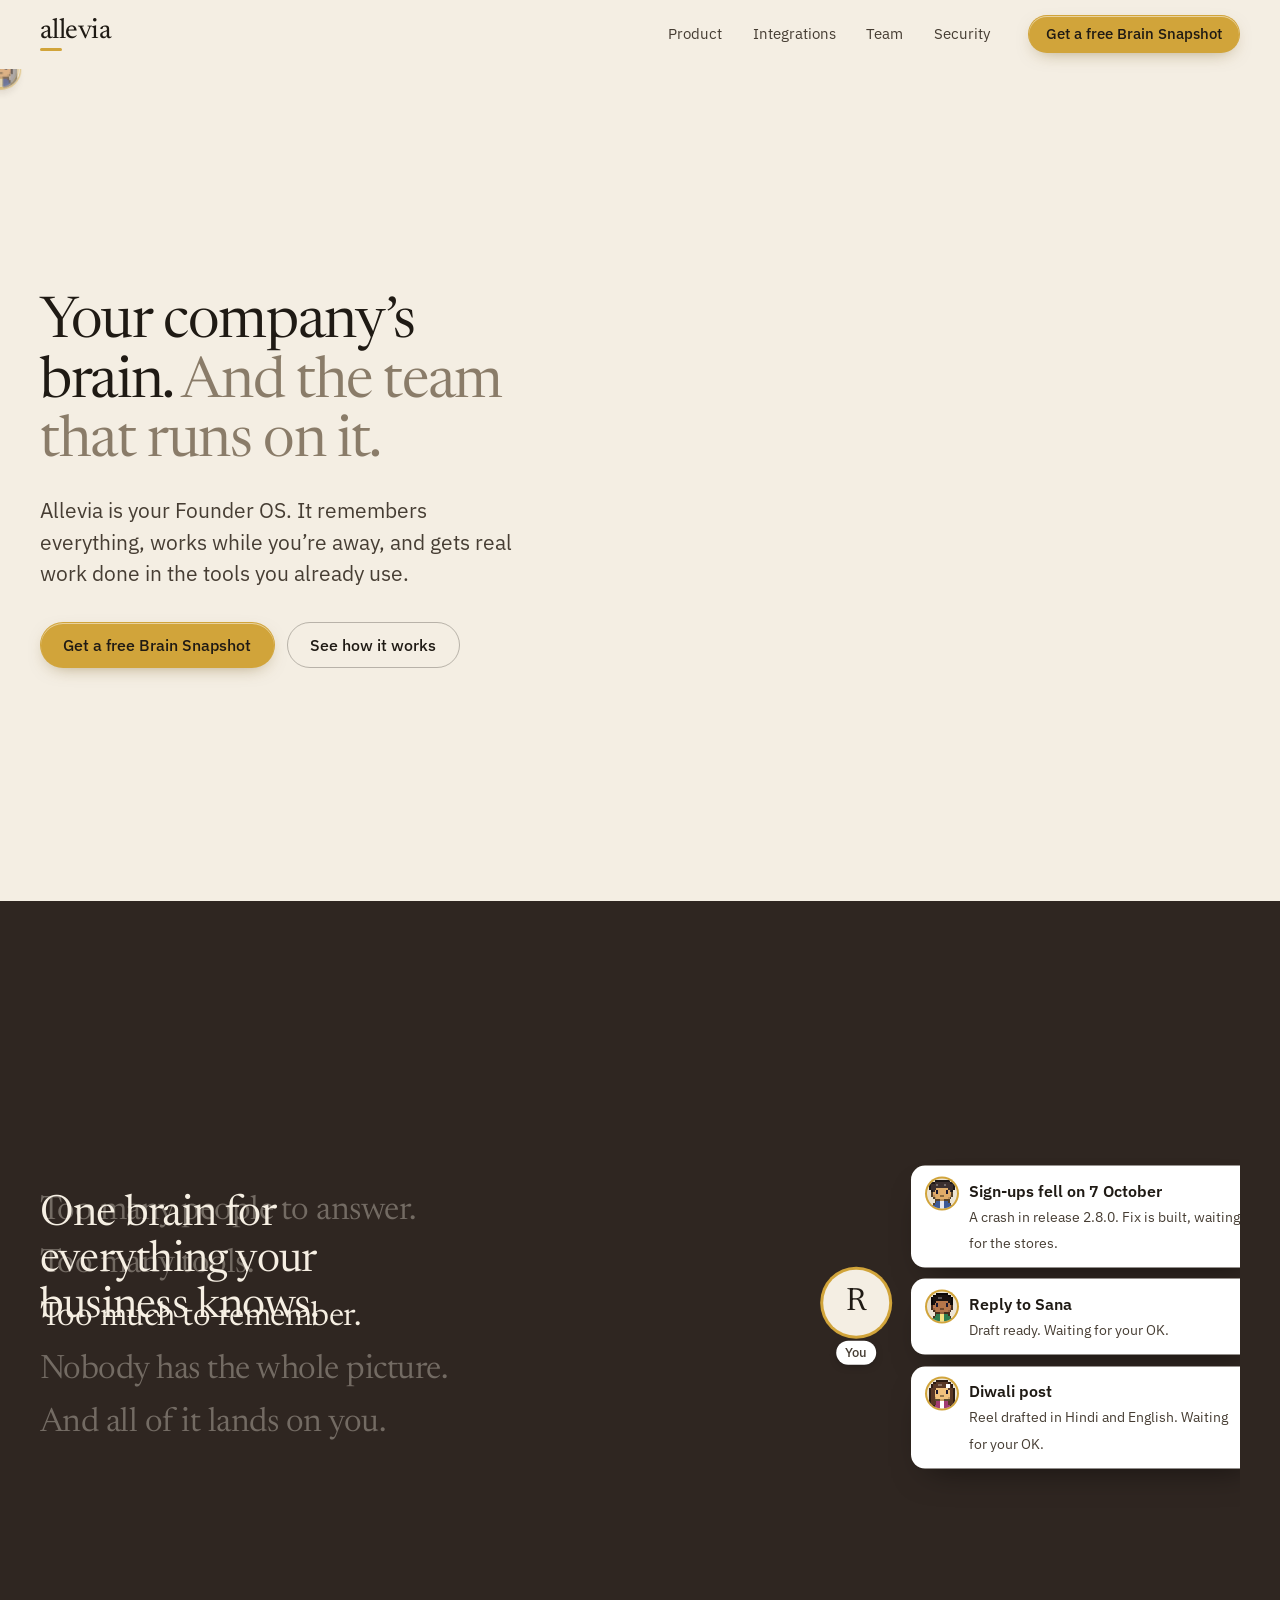
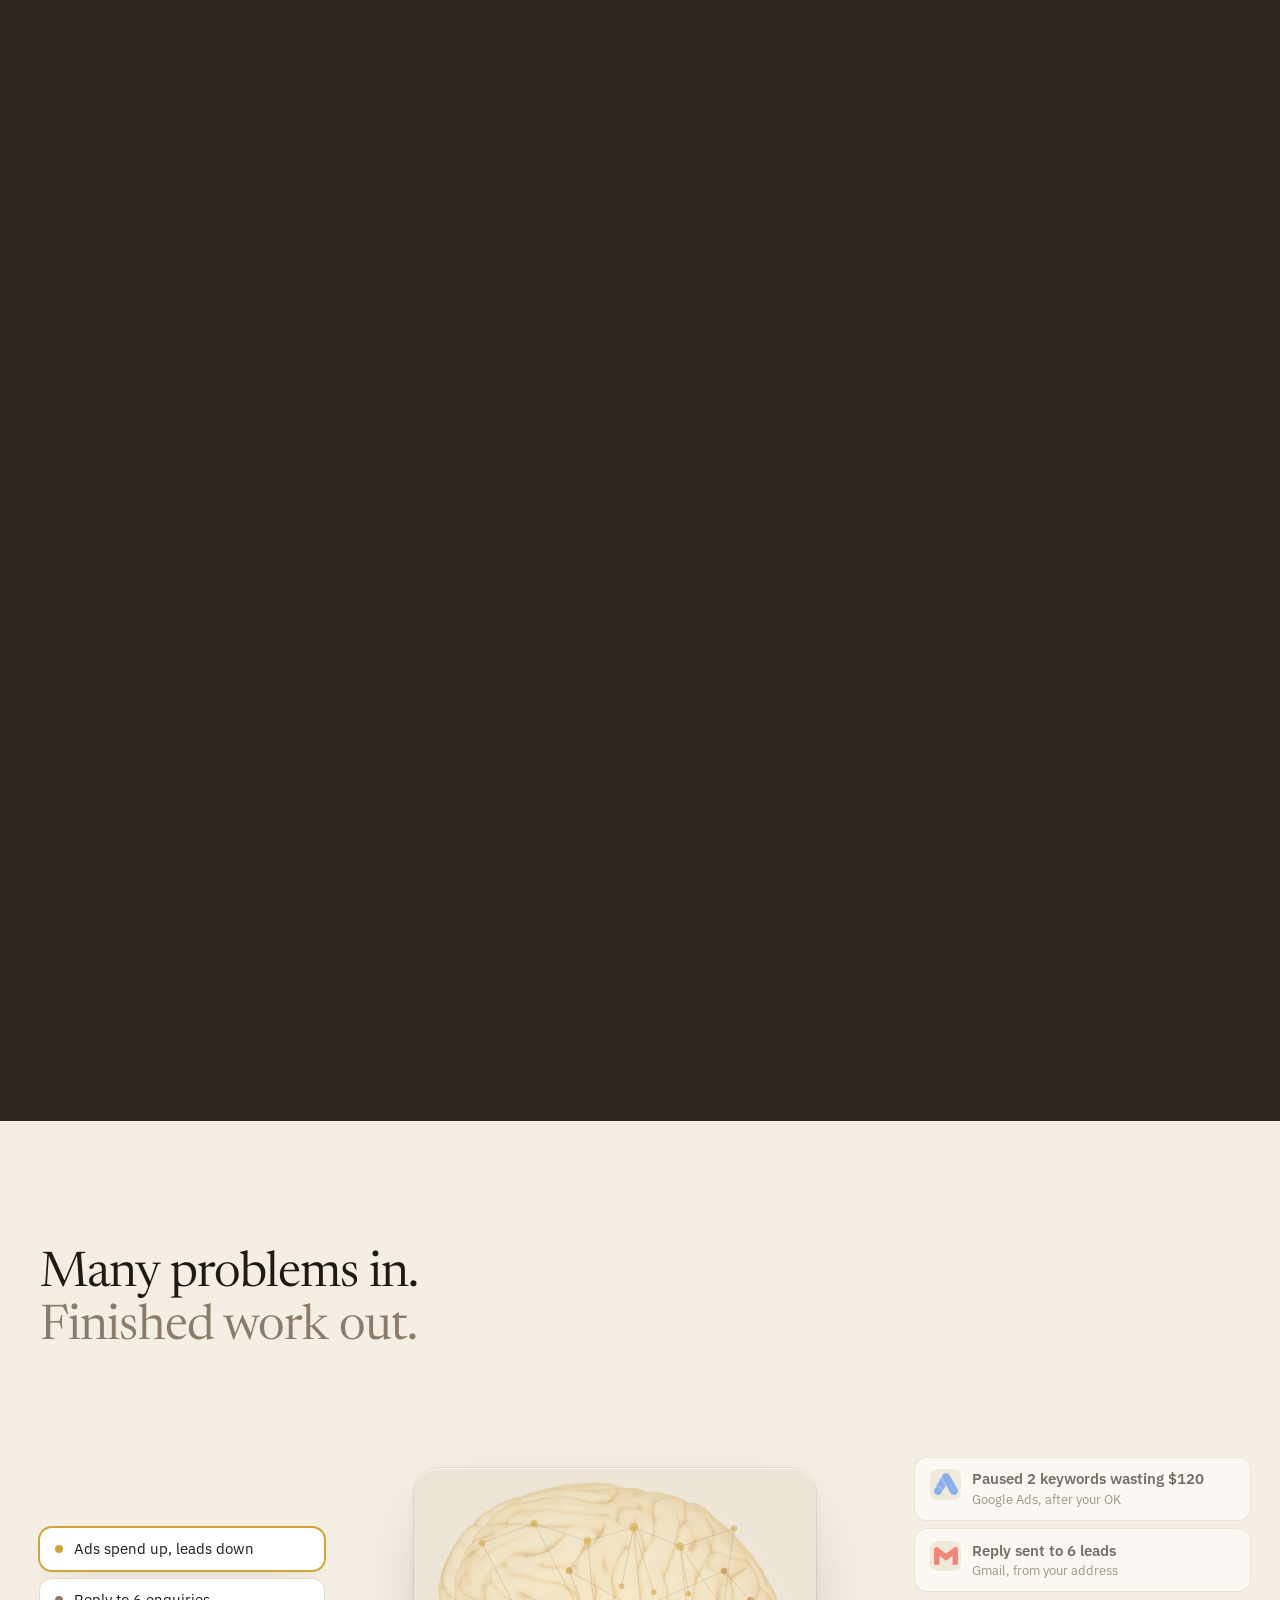
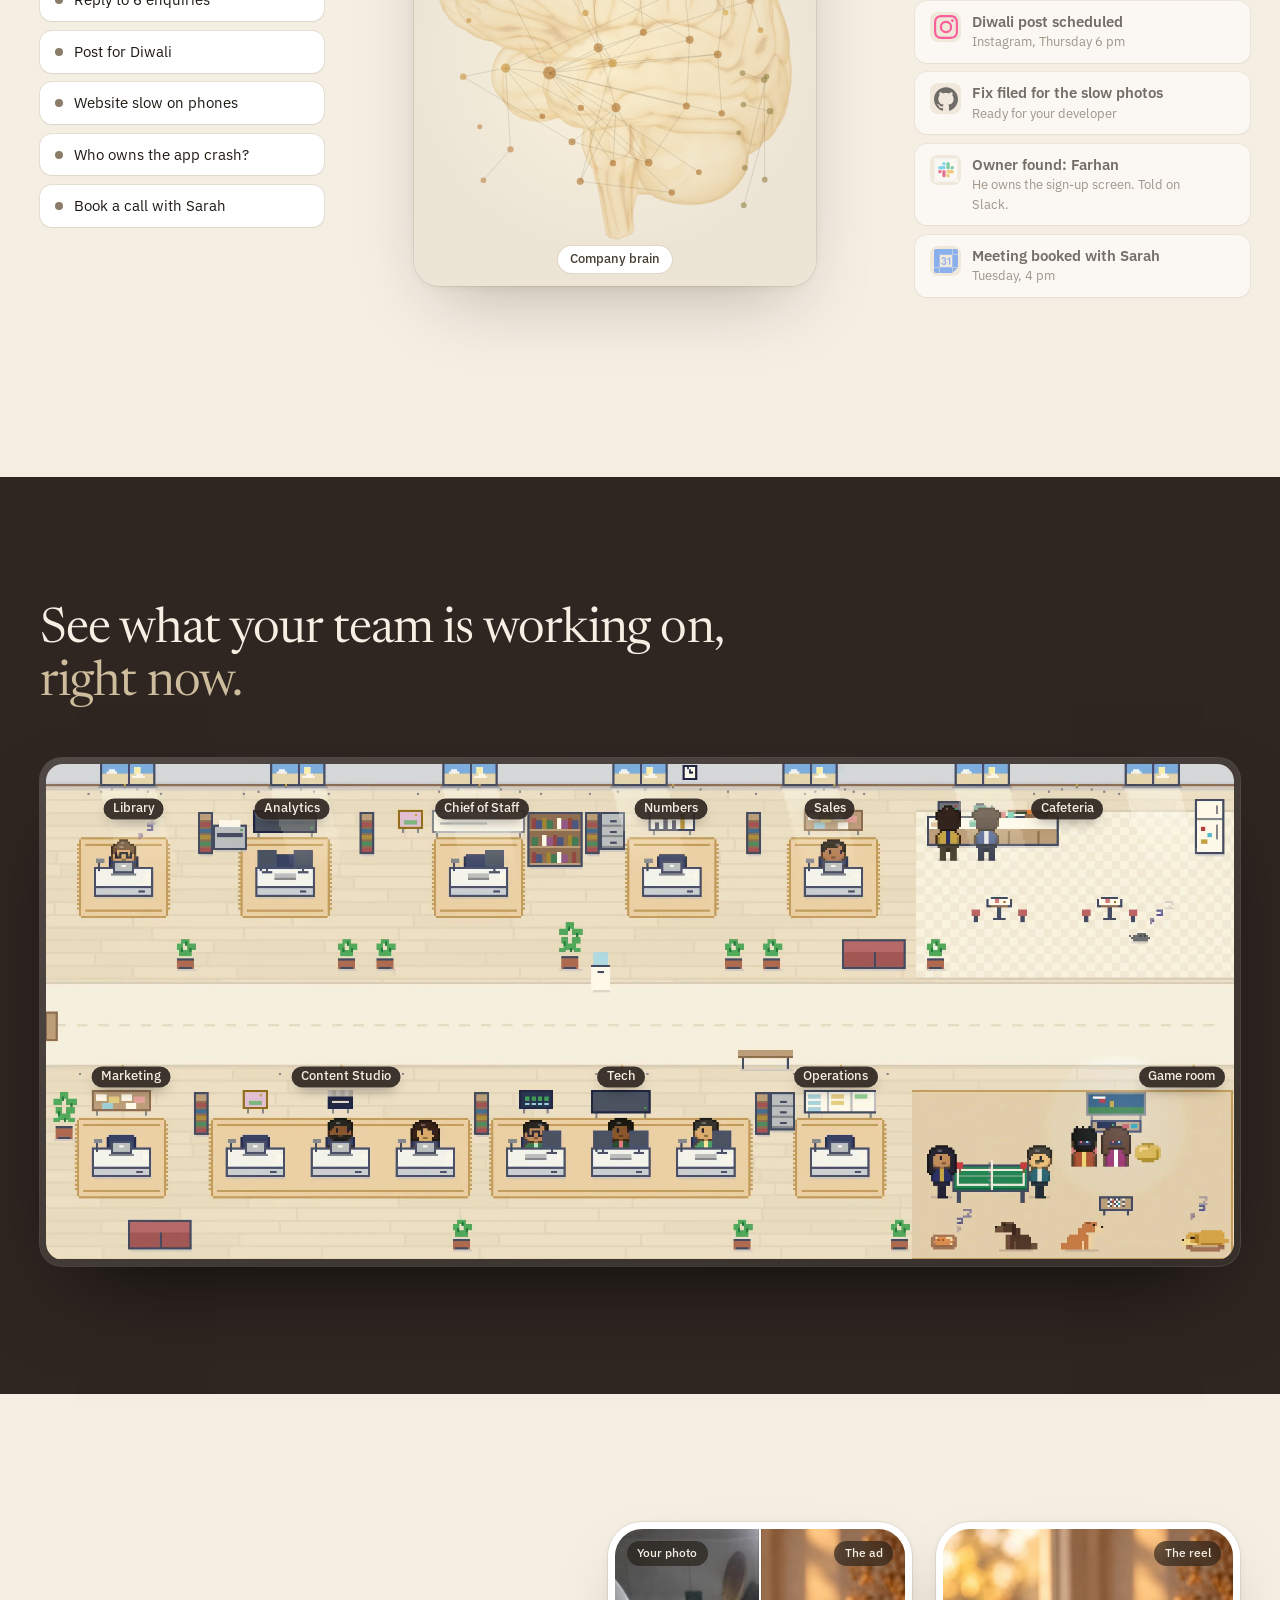
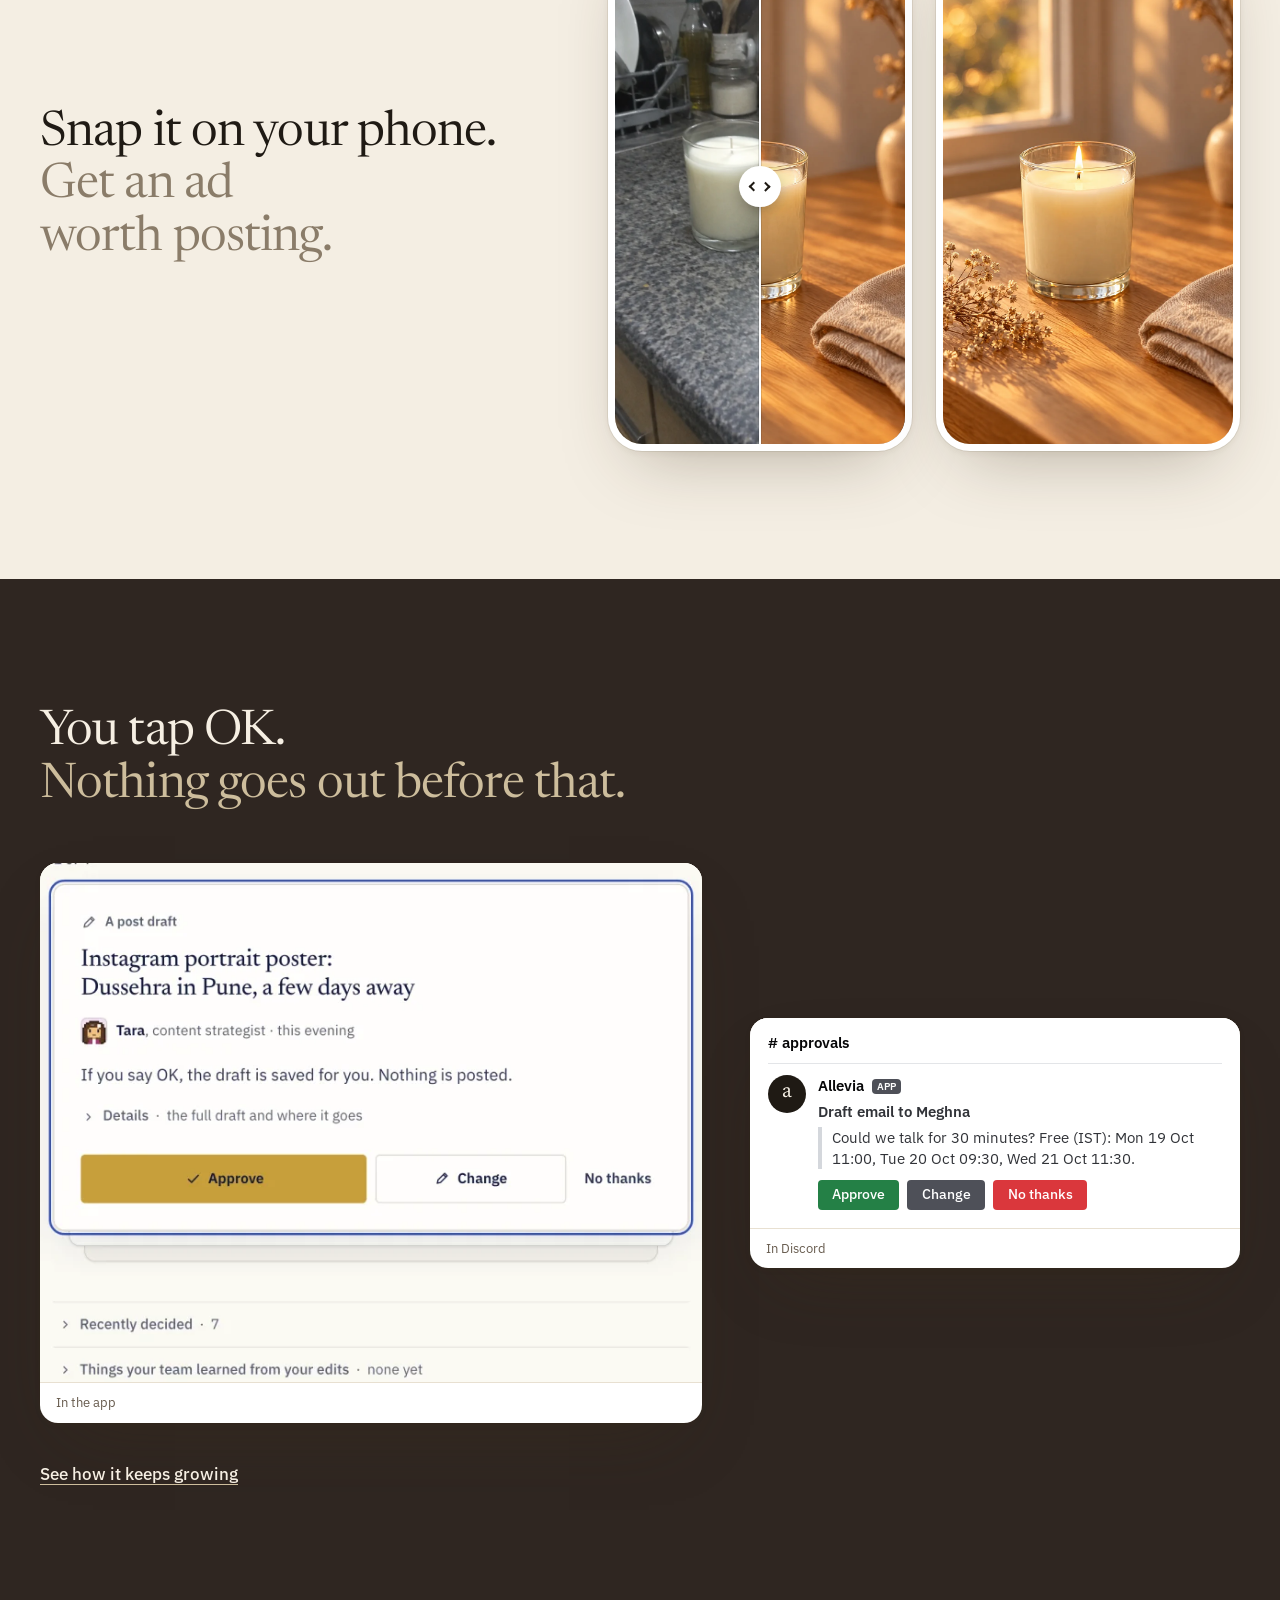
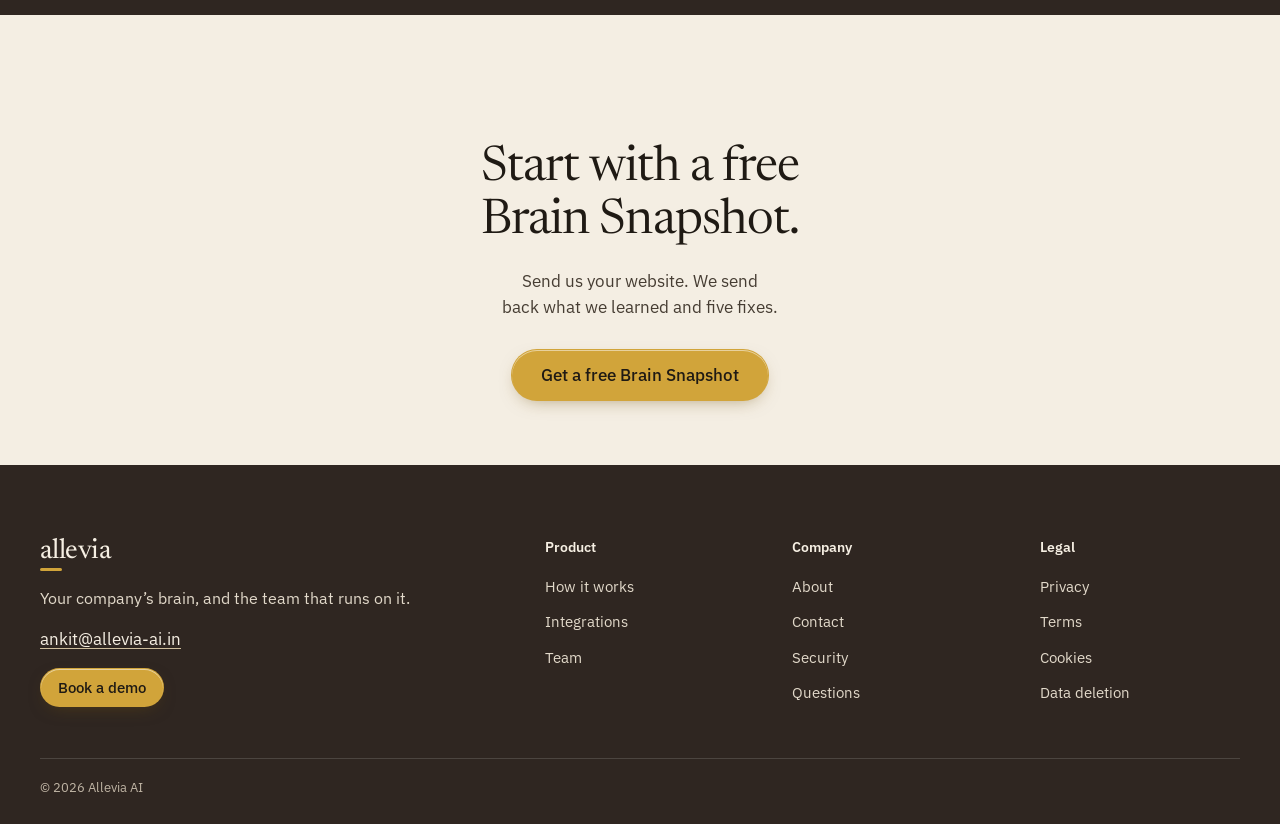
==== commit df8d24ef: "Blog: One brain per business, building Allevia on FalkorDB" ====
--- a/index.html
+++ b/index.html
@@ -7,11 +7,11 @@
   <title>Allevia: your company’s brain and the team that runs on it</title>
   <meta name="description" content="Allevia is your Founder OS. It remembers everything, works while you’re away, and gets real work done in the tools you already use.">
   <link rel="icon" href="./favicon.svg" type="image/svg+xml">
-  <script type="module" crossorigin src="./assets/index-DYzyEyK-.js"></script>
+  <script type="module" crossorigin src="./assets/index-CH-8__Y5.js"></script>
   <link rel="modulepreload" crossorigin href="./assets/entry-caSUvK1j.js">
-  <link rel="modulepreload" crossorigin href="./assets/preload-helper-BFTvW2Wa.js">
+  <link rel="modulepreload" crossorigin href="./assets/preload-helper-Br-tDu84.js">
   <link rel="stylesheet" crossorigin href="./assets/entry-CpO5kDHT.css">
-  <link rel="stylesheet" crossorigin href="./assets/preload-helper-DAwflq6N.css">
+  <link rel="stylesheet" crossorigin href="./assets/preload-helper-BDzrhCSt.css">
   <link rel="stylesheet" crossorigin href="./assets/index-D7O67yxi.css">
 </head>
 <body class="proto-a">
--- a/assets/preload-helper-BDzrhCSt.css
+++ b/assets/preload-helper-BDzrhCSt.css
@@ -0,0 +1 @@
+.btn-lg{min-height:3.25rem;padding:.7rem 1.8rem;font-size:1.0625rem}.link{text-decoration-line:underline;-webkit-text-decoration-color:var(--color-taupe);text-decoration-color:var(--color-taupe);text-underline-offset:.25em;font-weight:500}@media (hover:hover) and (pointer:fine){.link:hover{-webkit-text-decoration-color:var(--color-ink);text-decoration-color:var(--color-ink)}}.face{background:var(--color-paper-2);width:32px;height:32px;box-shadow:0 0 0 2px var(--color-accent);border-radius:50%;flex:none;display:inline-block;overflow:hidden}.face svg{width:100%;height:100%}.face--sm{width:30px;height:30px}.face--md{width:46px;height:46px}.logo{display:block}.device{border-radius:var(--r-frame);box-shadow:var(--shadow-frame);background:#fff;outline:1px solid #3c2c1814;margin:0;padding:7px}.device img,.device video{border-radius:11px;width:100%}.problem__pin{width:min(100% - 2 * var(--gutter), var(--site-max));gap:2.5rem;margin-inline:auto;display:grid}.beats{gap:.9rem;display:grid}.beat{color:var(--color-ink-2);font-size:1.0625rem;line-height:1.4}.beat b{font-family:var(--font-display);letter-spacing:-.015em;color:var(--color-ink);font-size:clamp(1.5rem,1.2rem + 1.2vw,2.1rem);font-weight:380;line-height:1.15;display:block}.beat span{color:var(--color-muted);font-size:.9375rem}.problem__head{margin-top:2.2rem}.problem__stage{--sw:600px;--sh:520px;place-items:center;min-height:23rem;display:grid;position:relative}.problem__brain{z-index:2;width:min(78vw,22rem);height:auto;position:relative}.problem__halo{z-index:0;aspect-ratio:1;background:radial-gradient(closest-side,#edba5280,#edba5226 50%,#0000 74%);border-radius:50%;width:min(120vw,34rem);position:absolute}.nz,.problem__links,.founder{display:none}.calm{z-index:3;gap:.7rem;width:100%;margin-top:1.4rem;display:grid;position:relative}.calm__card{background:#fff;border-radius:14px;align-items:flex-start;gap:.75rem;padding:.8rem 1rem;display:flex;box-shadow:0 0 0 1px #3c2c1812,0 16px 34px -18px #0009}.calm__card b{font-size:.96875rem;font-weight:600;display:block}.calm__card span{color:var(--color-ink-2);font-size:.875rem}@media (min-width:40rem) and (max-width:52rem){.problem__stage{grid-template-columns:1fr 1fr;align-items:center}.calm{margin-top:0}}@media (min-width:52.01rem){.problem.is-scrub{height:380vh;padding-block:0}.is-scrub .problem__pin{grid-template-columns:minmax(0,26rem) minmax(0,1fr);align-items:center;gap:1rem;height:calc(100svh - 4.25rem);position:sticky;top:4.25rem;overflow:clip}.is-scrub .problem__text{align-content:center;height:100%;display:grid;position:relative}.is-scrub .beats{opacity:calc(1 - var(--head,0));transform:translateY(calc(var(--head,0) * -10px));grid-area:1/1}.is-scrub .problem__head{opacity:var(--head,0);transform:translateY(calc((1 - var(--head,0)) * 14px));pointer-events:none;grid-area:1/1;margin:0}.is-scrub .beat{opacity:.34;transition:opacity .24s var(--ease-out), grid-template-rows .26s var(--ease-out);grid-template-rows:auto 0fr;display:grid}.is-scrub .beat.is-on{opacity:1;grid-template-rows:auto 1fr}.is-scrub .beat span{opacity:0;min-height:0;transition:opacity .2s var(--ease-out);display:block;overflow:hidden}.is-scrub .beat.is-on span{opacity:1}.is-scrub .problem__stage{height:100%;min-height:0;display:block}.is-scrub .problem__links,.is-scrub .nz,.is-scrub .founder{display:flex}.is-scrub .problem__links{width:100%;height:100%;opacity:calc(var(--links,0) * (1 - var(--pull-all,0)));display:block;position:absolute;inset:0}.is-scrub .problem__links line{stroke:#d9b48a;stroke-width:1.2px;stroke-dasharray:3 7;vector-effect:non-scaling-stroke;opacity:.55}.is-scrub .problem__halo{translate:calc(-50% - var(--calm,0) * var(--sw) * .2) -50%;opacity:var(--brain,0);scale:calc(.85 + .15 * var(--brain,0));position:absolute;top:50%;left:50%}.is-scrub .problem__brain{translate:calc(-50% - var(--calm,0) * var(--sw) * .2) -50%;width:min(24vw,22rem);opacity:var(--brain,0);scale:calc(.8 + .2 * var(--brain,0));position:absolute;top:50%;left:50%}.is-scrub .founder{z-index:4;translate:calc(-50% + var(--calm,0) * var(--sw) * .3) calc(-50% + var(--calm,0) * var(--sh) * .36);scale:calc(1 + var(--stress,0) * .1 - var(--calm,0) * .3);flex-direction:column;align-items:center;gap:.35rem;position:absolute;top:50%;left:50%}.founder__badge{background:var(--color-paper);color:#1f1a14;width:4.1rem;height:4.1rem;font-family:var(--font-display);box-shadow:0 0 0 3px var(--color-accent), 0 0 0 calc(3px + var(--stress,0) * 12px) rgb(224 150 30/calc(var(--stress,0) * .3));border-radius:50%;place-items:center;padding-bottom:.15rem;font-size:2rem;line-height:1;display:grid}.founder__label{color:#463d33;border-radius:var(--r-pill);background:#fff;padding:.1rem .55rem;font-size:.8125rem;font-weight:500;box-shadow:0 2px 8px -3px #00000080}.is-scrub .nz{z-index:3;color:#463d33;will-change:transform, opacity;--in:clamp(0, (var(--p,0) - var(--in-s)) / .07, 1);--pull:clamp(0, (var(--p,0) - var(--pull-s)) / .1, 1);--gk:1;max-width:15rem;translate:calc(-50% + var(--x) * var(--sw) * (1 - var(--pull))) calc(-50% + var(--y) * var(--sh) * (1 - var(--pull)));scale:calc((.9 + .1 * var(--in)) * (1 - .84 * var(--pull)));opacity:calc(var(--in) * var(--gk) * (1 - var(--pull) * var(--pull)));rotate:var(--r);background:#fff;border-radius:12px;align-items:center;gap:.45rem;padding:.45rem .7rem;font-size:.8125rem;line-height:1.25;position:absolute;top:50%;left:50%;box-shadow:0 0 0 1px #3c2c1814,0 8px 18px -10px #0000008c}.is-scrub .nz--people{--gk:var(--g-people,1)}.is-scrub .nz--tools{--gk:var(--g-tools,1)}.is-scrub .nz--memory{--gk:var(--g-memory,1)}.is-scrub .nz--alerts{--gk:var(--g-alerts,1)}.is-scrub .calm{z-index:5;width:min(23rem,46%);margin:0;position:absolute;top:50%;right:0;translate:0 -50%}.is-scrub .calm__card{opacity:clamp(0, (var(--p,0) - (.78 + var(--ci) * .03)) / .04, 1);translate:calc((1 - clamp(0, (var(--p,0) - (.78 + var(--ci) * .03)) / .04, 1)) * 24px) 0}.is-scrub .problem__head{font-size:clamp(1.9rem,1.1rem + 2vw,2.9rem)}}.nz__dot{background:var(--c,var(--alert));color:#fff;border-radius:50%;flex:none;place-items:center;width:1.3rem;height:1.3rem;font-size:.6875rem;font-weight:600;display:grid}.nz--tools{border-radius:10px 10px 4px 4px;font-weight:500}.nz__badge{border-radius:var(--r-pill);background:var(--alert);color:#fff;text-align:center;min-width:1.15rem;padding:.02rem .35rem;font-size:.6875rem;font-weight:600}.nz--memory{color:#5b4a1d;border-radius:3px;max-width:11rem;padding:.65rem .8rem;font-weight:500;background:var(--color-accent-soft)!important;box-shadow:0 10px 18px -10px #0009!important}.nz--alerts{color:var(--alert);border-radius:var(--r-pill);font-weight:600;box-shadow:inset 0 0 0 1.5px var(--alert), 0 8px 18px -10px #0000008c!important;background:#fff!important}.grow__in{align-items:center;gap:2.5rem;display:grid}.grow__copy{align-content:center;gap:1.6rem;display:grid}.grow__points{gap:0;max-width:32rem;display:grid}.grow__points li{border-top:1px solid var(--color-rule);color:var(--color-ink-2);padding-block:.9rem}.grow__points b{color:var(--color-ink);font-weight:600}.grow__points a{-webkit-text-decoration-color:var(--color-taupe);text-decoration-color:var(--color-taupe)}.grow__viz{justify-items:center;gap:.9rem;display:grid}.gpanel--grow{aspect-ratio:1/.9;width:min(100%,30rem)}.grow__ctl{border-radius:var(--r-pill);background:#fff;gap:.2rem;padding:.25rem;display:inline-flex;box-shadow:0 0 0 1px #3c2c181a}.grow__b{border-radius:var(--r-pill);min-height:2.4rem;font:500 .9375rem var(--font-body);color:#463d33;cursor:pointer;transition:background-color .18s ease, color .18s ease, transform .16s var(--ease-out);background:0 0;border:0;padding:0 1.1rem}.grow__b:active{transform:scale(.97)}.grow__b[aria-pressed=true]{background:var(--color-accent);color:#1f1a14}.grow__ask{color:var(--on-ink-2);flex-wrap:wrap;justify-content:center;align-items:baseline;gap:.7rem;font-size:.9375rem;display:flex}.grow__ask b{color:var(--on-ink);font-weight:600}@media (min-width:52.01rem){.grow__in{grid-template-columns:minmax(0,.9fr) minmax(0,1.1fr);gap:clamp(2rem,6vw,5rem)}}.gpanel--dark{background:radial-gradient(closest-side at 50% 46%,#4b3a2d,#382c23 72%,#2c231c);outline:1px solid #ffffff1a;box-shadow:0 30px 70px -30px #0009}.gpanel--dark .gpanel__brain{opacity:.42}.gpanel--dark .gpanel__cap{color:var(--on-ink);background:#ffffff1a;box-shadow:0 0 0 1px #ffffff29}.office__in{grid-template-columns:minmax(0,1fr);gap:clamp(1.6rem,4vw,3rem);display:grid}.office__frame{background:linear-gradient(160deg,#ffffff29,#ffffff0a);border-radius:22px;margin:0;padding:6px;box-shadow:0 0 0 1px #ffffff29,0 40px 90px -36px #000000bf}.office__scroll{border-radius:17px;overflow:hidden}.office__stage{position:relative;container-type:inline-size}.office__video{aspect-ratio:2236/932;object-fit:cover;background:var(--color-paper-2);image-rendering:auto;width:100%;display:block}.office__zones{pointer-events:none;position:absolute;inset:0}.office__zone{left:calc(var(--x) * 100%);top:calc(var(--y) * 100%);border-radius:var(--r-pill);color:var(--on-ink);white-space:nowrap;background:#2f2621eb;padding:.22em .75em .26em;font-size:clamp(11px,1.06cqw,14px);font-weight:500;line-height:1.2;position:absolute;translate:-50% -50%;box-shadow:0 0 0 1px #ffffff24,0 6px 14px -6px #00000080}@media (max-width:40rem){.office__scroll{overscroll-behavior-x:contain;-webkit-overflow-scrolling:touch;scrollbar-width:thin;overflow-x:auto}.office__stage{width:1000px}}.makes__in{align-items:center;gap:clamp(2rem,5vw,3.5rem);display:grid}.makes__media{justify-items:center;gap:1.6rem;display:grid}.pframe{--ph:min(19rem, 100%);width:var(--ph);box-shadow:var(--shadow-frame);background:#fff;border-radius:34px;outline:1px solid #3c2c1814;margin:0;padding:7px}.ba__view{aspect-ratio:9/16;background:var(--color-paper-2);isolation:isolate;border-radius:27px;position:relative;overflow:hidden}.ba__img,.clip__video{object-fit:cover;border-radius:0;width:100%;height:100%;position:absolute;inset:0}.ba__img--after{clip-path:inset(0 0 0 var(--pos,50%))}.ba__tag{z-index:2;border-radius:var(--r-pill);color:#f6efe3;-webkit-backdrop-filter:blur(6px);backdrop-filter:blur(6px);pointer-events:none;background:#1f1a149e;padding:.2rem .65rem;font-size:.75rem;font-weight:500;position:absolute;top:.75rem}.ba__tag--l{left:.75rem}.ba__tag--r{right:.75rem}.ba__bar{z-index:3;top:0;bottom:0;left:var(--pos,50%);pointer-events:none;background:#fff;width:2px;margin-left:-1px;position:absolute;box-shadow:0 0 0 1px #1f1a141f}.ba__knob{background:#fff;border-radius:50%;width:2.6rem;height:2.6rem;margin:-1.3rem 0 0 -1.3rem;position:absolute;top:50%;left:50%;box-shadow:0 6px 18px -4px #1f1a1480}.ba__knob:before,.ba__knob:after{content:"";border:0 solid #1f1a14;border-width:0 0 2px 2px;width:.45rem;height:.45rem;margin-top:-.225rem;position:absolute;top:50%}.ba__knob:before{left:.7rem;transform:rotate(45deg)}.ba__knob:after{right:.7rem;transform:rotate(-135deg)}.ba__range{z-index:4;opacity:0;cursor:ew-resize;touch-action:pan-y;appearance:none;width:100%;height:100%;margin:0;position:absolute;inset:0}.ba:focus-within .ba__knob{box-shadow:0 0 0 3px var(--color-focus), 0 6px 18px -4px #1f1a1480}@media (min-width:52.01rem){.makes__in{grid-template-columns:minmax(0,1fr) auto;gap:clamp(2rem,6vw,6rem)}.makes__media{grid-auto-flow:column;gap:1.5rem}.pframe{--ph:min(19rem, 28vw)}}.okd .h2{margin-bottom:clamp(2rem,4vw,3.2rem)}.okd .pair{align-items:center}.okd__more{margin-top:clamp(1.6rem,3vw,2.4rem)}.flow__stage{gap:1.5rem;margin-top:clamp(2rem,4vw,3.5rem);display:grid;position:relative}.flow__canvas{z-index:0;pointer-events:none;width:100%;height:100%;display:none;position:absolute;inset:0}.flow__col{z-index:1;align-content:center;gap:.6rem;display:grid;position:relative}.fcard{box-shadow:0 0 0 1px #3c2c1812, var(--shadow-whisper);transition:box-shadow .24s var(--ease-out), opacity .24s var(--ease-out), translate .3s var(--ease-out);background:#fff;border-radius:12px;align-items:center;gap:.7rem;padding:.7rem .95rem;font-size:.9375rem;line-height:1.3;display:flex}.fcard__dot{background:var(--color-taupe);border-radius:50%;flex:none;width:8px;height:8px;transition:background-color .2s}.fcard--in.is-on{box-shadow:0 0 0 2px var(--color-accent), var(--shadow-lift)}.fcard--in.is-on .fcard__dot{background:var(--color-accent)}.fcard--out{opacity:.6;align-items:flex-start;translate:10px}.fcard--out.is-lit{opacity:1;box-shadow:0 0 0 1px #3c2c1812, var(--shadow-lift);translate:0}.fcard__logo{background:var(--color-paper-2);border-radius:8px;flex:none;place-items:center;width:1.9rem;height:1.9rem;display:grid}.fcard__t b{font-size:.9375rem;font-weight:600;display:block}.fcard__t span{color:var(--color-muted);font-size:.8125rem}.fcard__ok{background:var(--success);opacity:0;border-radius:50%;flex:none;align-self:center;width:1.15rem;height:1.15rem;margin-left:auto;transition:opacity .24s;position:relative}.fcard__ok:after{content:"";border:2px solid #fff;border-width:0 2px 2px 0;width:.28rem;height:.55rem;position:absolute;top:.2rem;left:.38rem;transform:rotate(45deg)}.fcard--out.is-lit .fcard__ok{opacity:1}.flow__app{z-index:1;align-self:center;position:relative}.gpanel{aspect-ratio:1/1.04;background:radial-gradient(closest-side at 50% 46%, #fcf4de, var(--color-paper-2));box-shadow:var(--shadow-frame);border-radius:26px;outline:1px solid #3c2c1814;position:relative;overflow:hidden}.gpanel__brain{opacity:.5;width:96%;position:absolute;top:46%;left:50%;translate:-50% -50%}.gpanel__canvas{width:100%;height:100%;position:absolute;inset:0}.gpanel__labels{pointer-events:none;position:absolute;inset:0}.gpanel__lab{border-radius:var(--r-pill);color:#1f1a14;white-space:nowrap;opacity:0;will-change:transform, opacity;background:#fff;padding:.18rem .6rem;font-size:.75rem;font-weight:500;position:absolute;top:0;left:0;box-shadow:0 0 0 1px #3c2c1814,0 6px 14px -8px #3c2c1880}.gpanel__cap{border-radius:var(--r-pill);color:#463d33;background:#fff;padding:.2rem .75rem;font-size:.8125rem;font-weight:500;position:absolute;bottom:.85rem;left:50%;translate:-50%;box-shadow:0 0 0 1px #3c2c1812}.flow__ring{border:2px solid var(--color-accent);opacity:0;pointer-events:none;border-radius:24px;position:absolute;inset:-6px}.flow__ring.is-pulse{animation:ring .9s var(--ease-out)}@keyframes ring{0%{opacity:.8;scale:1}to{opacity:0;scale:1.05}}@media (min-width:52.01rem){.flow__stage{grid-template-columns:minmax(0,.85fr) minmax(0,1.2fr) minmax(0,1fr);gap:clamp(3rem,7vw,7rem);min-height:34rem}.flow__canvas{display:block}}@media (max-width:52rem){.flow__col--in{grid-template-columns:repeat(2,minmax(0,1fr))}.fcard--out{opacity:1;translate:0}}.pmini-row{gap:1rem;margin-top:clamp(2rem,4vw,3rem);display:grid}.pmini{border-radius:var(--r-frame);box-shadow:0 0 0 1px #3c2c1814, var(--shadow-whisper);background:#fff;align-content:start;gap:.25rem;padding:1.3rem 1.4rem 1.4rem;display:grid}.pmini--lead{box-shadow:0 0 0 2px var(--color-accent), var(--shadow-lift)}.pmini__name{font-size:1.5rem}.pmini__note{color:var(--color-muted);font-size:.9375rem}.pmini__price{margin-top:.7rem}.pmini .money{font-size:clamp(2.2rem,1.9rem + 1.2vw,2.8rem)}.ptease__more{color:var(--color-ink-2);flex-wrap:wrap;align-items:center;gap:.5rem .8rem;margin-top:1.4rem;font-size:.9375rem;display:flex}@media (min-width:52.01rem){.pmini-row{grid-template-columns:repeat(3,minmax(0,1fr))}}.sec.cta{padding-bottom:calc(var(--space-section) / 2)}.cta__in{text-align:center;justify-items:center;gap:1.2rem;display:grid}.cta .h2{max-width:22ch}.cta__sub{color:var(--color-ink-2);text-wrap:balance;max-width:30rem}.cta__in p:last-child{margin-top:.6rem}@media (prefers-reduced-motion:reduce){.flow__ring.is-pulse{animation:none}}.page-h1{font-family:var(--font-display);font-weight:380;font-size:var(--fs-h1);letter-spacing:-.024em;text-wrap:balance;max-width:18ch;line-height:1.04}.page-h1 .t2{display:block}.sec.phead{padding-block:calc(var(--space-section) / 2)}.sec.phead+.sec:not(.band){padding-top:0}.phead .page-h1{max-width:20ch}.fine{color:var(--color-muted);font-size:.8125rem}.tag{border-radius:var(--r-pill);background:var(--color-paper-2);color:var(--color-ink-2);padding:.1rem .6rem;font-size:.75rem;font-weight:500;display:inline-block}.tag--act{background:var(--color-accent-soft);color:var(--color-accent-ink)}[data-reveal]{opacity:0;translate:0 14px}[data-reveal].is-in{opacity:1;transition:opacity .6s var(--ease-out), translate .6s var(--ease-out);translate:0}.no-motion [data-reveal],html:not(.js) [data-reveal]{opacity:1;translate:0}.sec.int-hero{padding-top:calc(var(--space-section) / 2);overflow:clip}.int-hero__head{text-align:center;justify-items:center;gap:1.5rem;display:grid}.int-hero .page-h1{max-width:none}.rows{gap:.75rem;margin-top:clamp(2.5rem,6vw,4.5rem);display:grid;-webkit-mask-image:linear-gradient(90deg,#0000,#000 10% 90%,#0000);mask-image:linear-gradient(90deg,#0000,#000 10% 90%,#0000)}.row{overflow:hidden}.row__track{width:max-content;animation:drift var(--dur,70s) linear infinite;animation-direction:var(--dir,normal);will-change:transform;display:flex}.row__set{gap:.75rem;padding-right:.75rem;display:flex}@keyframes drift{0%{transform:translate(0,0)}to{transform:translate(-25%)}}@media (hover:hover) and (pointer:fine){.rows:hover .row__track{animation-play-state:paused}}.chip{border-radius:var(--r-pill);white-space:nowrap;background:#fff;align-items:center;gap:.7rem;min-height:3.4rem;padding:.5rem 1.25rem .5rem .9rem;font-size:1.0625rem;font-weight:500;display:inline-flex;box-shadow:0 0 0 1px #3c2c1814,0 10px 22px -14px #3c2c1880}.chip .logo{object-fit:contain;border-radius:5px;width:26px;height:26px}.tools-wrap__in{gap:3rem;display:grid}.tools-group{gap:1.2rem;display:grid}.tools{grid-template-columns:repeat(auto-fill,minmax(min(100%,19rem),1fr));gap:.9rem;display:grid}.tool{border-radius:var(--r-frame);box-shadow:0 0 0 1px #3c2c1812, var(--shadow-whisper);background:#fff;align-content:start;gap:.6rem;padding:1.1rem 1.2rem 1.2rem;display:grid}.tool__top{align-items:center;gap:.8rem;display:flex}.tool__top h3{font-family:var(--font-body);letter-spacing:0;margin-bottom:.15rem;font-size:1.0625rem;font-weight:600}.tool__logo{background:var(--color-paper-2);border-radius:12px;flex:none;place-items:center;width:2.6rem;height:2.6rem;display:grid}.tool__logo .logo{object-fit:contain;border-radius:5px;width:28px;height:28px}.tool>p{color:var(--color-ink-2);font-size:.9375rem;line-height:1.45}.tool__more summary{cursor:pointer;color:var(--color-ink-2);align-items:center;gap:.45rem;font-size:.875rem;font-weight:500;list-style:none;display:inline-flex}.tool__more summary::-webkit-details-marker{display:none}.tool__more summary:after{content:"";border-right:1.5px solid var(--color-taupe);border-bottom:1.5px solid var(--color-taupe);width:.45rem;height:.45rem;transition:transform .2s var(--ease-out);transform:rotate(45deg)translateY(-2px)}.tool__more[open] summary:after{transform:rotate(225deg)translateY(-2px)}.tool__more dl{margin-top:.7rem}.tool dl{color:var(--color-muted);grid-template-columns:auto 1fr;gap:.2rem .7rem;font-size:.8125rem;display:grid}.tool dt{color:var(--color-ink-2);font-weight:600}.tool dd{margin:0}.access{align-items:center;gap:2.5rem;display:grid}.access__list{gap:.9rem;max-width:32rem;margin-top:1.6rem;display:grid}.access__list li{border-top:1px solid var(--color-rule);color:var(--color-ink-2);padding-top:.9rem}.access__list b{color:var(--color-ink)}@media (min-width:52.01rem){.access{grid-template-columns:minmax(0,.9fr) minmax(0,1.1fr);gap:clamp(2rem,6vw,5rem)}}.chapter{gap:2.5rem;display:grid}.chapter__copy{align-content:center;gap:1.2rem;display:grid}@media (min-width:52.01rem){.chapter--split{grid-template-columns:minmax(0,.9fr) minmax(0,1.1fr);align-items:center;gap:clamp(2rem,6vw,5rem)}#note .chapter--split{grid-template-columns:minmax(0,1fr) minmax(0,1fr)}}.work__list{margin-top:clamp(2rem,4vw,3.2rem);display:grid}.work__item{border-top:1px solid var(--color-rule);grid-template-columns:auto minmax(0,1fr);align-items:start;gap:0 1.2rem;padding-block:1.6rem;display:grid}.work__item .face{margin-top:.2rem}.work__h{margin-bottom:.45rem;font-size:clamp(1.4rem,1.2rem + .7vw,1.75rem);line-height:1.15}.work__item p{color:var(--color-ink-2);max-width:30rem}@media (min-width:52.01rem){.work__list{grid-template-columns:repeat(2,minmax(0,1fr));column-gap:clamp(2.5rem,7vw,6rem)}.work__item{padding-block:1.9rem}}.steps__grid{gap:clamp(2rem,5vw,3.5rem);display:grid}.steps__rows{gap:clamp(2.6rem,6vw,4rem);display:grid}.step{gap:1.4rem;display:grid}.step__txt{grid-template-columns:auto minmax(0,1fr);align-items:start;gap:.4rem 1.2rem;display:grid}.step__n{font-family:var(--font-display);letter-spacing:-.04em;color:var(--color-accent);font-variant-numeric:lining-nums;font-size:clamp(3.6rem,2.6rem + 4vw,6.4rem);font-weight:340;line-height:.82}.step__h{margin-bottom:.35rem;font-size:clamp(1.5rem,1.2rem + 1.2vw,2.2rem);line-height:1.12}.step__txt p{color:var(--color-ink-2);max-width:28rem}.step__m{max-width:38rem}.step__dev{width:100%}@media (min-width:52.01rem){.steps:not(.is-pinned) .steps__rows{gap:clamp(3.5rem,7vw,6rem)}.steps:not(.is-pinned) .step{grid-template-columns:minmax(0,.82fr) minmax(0,1.18fr);align-items:center;column-gap:clamp(2rem,5vw,5rem)}.steps:not(.is-pinned) .step__m{max-width:none}}.step__dev img,.step__dev video{width:100%;height:auto;display:block}@media (min-width:52.01rem){.steps.is-pinned{height:330vh;padding-block:0}.is-pinned .steps__pin{align-items:center;height:calc(100svh - 4.25rem);display:grid;position:sticky;top:4.25rem;overflow:clip}.is-pinned .steps__grid{grid-template-rows:repeat(4,auto);grid-template-columns:minmax(0,.82fr) minmax(0,1.18fr);align-content:center;align-items:start;gap:clamp(1.6rem,3vh,2.6rem) clamp(2rem,5vw,5rem)}.is-pinned .steps__head{grid-area:1/1}.is-pinned .steps__rows,.is-pinned .step{display:contents}.is-pinned .step__txt{opacity:.32;transition:opacity .26s var(--ease-out);grid-column:1;align-self:start}.is-pinned .step[data-step="0"] .step__txt{grid-row:2}.is-pinned .step[data-step="1"] .step__txt{grid-row:3}.is-pinned .step[data-step="2"] .step__txt{grid-row:4}.is-pinned .step__m{opacity:0;max-width:none;transition:opacity .28s var(--ease-out), translate .32s var(--ease-out);pointer-events:none;grid-area:1/2/span 4;align-self:center;translate:0 16px}.is-pinned[data-active="0"] .step[data-step="0"] .step__txt,.is-pinned[data-active="1"] .step[data-step="1"] .step__txt,.is-pinned[data-active="2"] .step[data-step="2"] .step__txt{opacity:1}.is-pinned[data-active="0"] .step[data-step="0"] .step__m,.is-pinned[data-active="1"] .step[data-step="1"] .step__m,.is-pinned[data-active="2"] .step[data-step="2"] .step__m{opacity:1;pointer-events:auto;translate:0}.is-pinned .step__txt>div{transition:grid-template-rows .26s var(--ease-out);grid-template-rows:auto 0fr;display:grid}.is-pinned .step__txt p{opacity:0;min-height:0;transition:opacity .22s var(--ease-out);overflow:hidden}.is-pinned[data-active="0"] .step[data-step="0"] .step__txt>div,.is-pinned[data-active="1"] .step[data-step="1"] .step__txt>div,.is-pinned[data-active="2"] .step[data-step="2"] .step__txt>div{grid-template-rows:auto 1fr}.is-pinned[data-active="0"] .step[data-step="0"] .step__txt p,.is-pinned[data-active="1"] .step[data-step="1"] .step__txt p,.is-pinned[data-active="2"] .step[data-step="2"] .step__txt p{opacity:1}}.clusters{gap:0;margin-top:.4rem;display:grid}.cluster{border-top:1px solid var(--color-rule);grid-template-columns:minmax(0,1fr) auto;align-items:baseline;gap:0 1rem;padding:.7rem 0;display:grid}.cluster b{font-weight:500}.cluster .num{font-family:var(--font-display);font-size:1.5rem}.cluster i{color:var(--color-muted);grid-column:1/-1;font-size:.8125rem;font-style:normal}.pair{align-items:start;gap:1.5rem;display:grid}@media (min-width:52.01rem){.pair{grid-template-columns:minmax(0,1.15fr) minmax(0,.85fr);gap:clamp(1.5rem,4vw,3rem)}}.frame{border-radius:var(--r-frame);box-shadow:var(--shadow-frame);background:#fff;outline:1px solid #3c2c1814;margin:0;overflow:hidden}.frame>.device{box-shadow:none;border-radius:0;outline:0;padding:0}.frame>.device img{border-radius:0}.frame__cap{color:var(--color-muted);border-top:1px solid var(--color-rule-2);padding:.6rem 1rem;font-size:.8125rem}.dc{font:400 .9375rem / 1.4 "gg sans", var(--font-body);color:#313338;background:#fff;padding:.9rem 1.1rem 1.1rem}.dc__chan{color:#060607;border-bottom:1px solid #e3e5e8;margin-bottom:.7rem;padding-bottom:.6rem;font-weight:600}.dc__msg{grid-template-columns:2.4rem minmax(0,1fr);gap:.7rem;display:grid}.dc__av{background:var(--color-ink);width:2.4rem;height:2.4rem;color:var(--color-paper);font-family:var(--font-display);border-radius:50%;place-items:center;padding-bottom:.2rem;font-size:1.4rem;line-height:1;display:grid}.dc__body>*+*{margin-top:.3rem}.dc__who{color:#060607;font-weight:600}.dc__bot{color:#fff;vertical-align:.1em;background:#4e5058;border-radius:4px;margin-left:.3rem;padding:.05rem .3rem;font-size:.625rem;font-weight:600}.dc__dim{color:#5c5e66;font-size:.8125rem}.dc__q{color:#313338;border-left:4px solid #d4d7dc;padding-left:.65rem}.dc__btns{flex-wrap:wrap;gap:.5rem;display:flex;margin-top:.7rem!important}.dc__b{color:#fff;transition:transform .12s var(--ease-out), filter .12s ease;background:#4e5058;border-radius:4px;padding:.35rem .9rem;font-size:.875rem;font-weight:500}.dc__b--ok{background:#248046}.dc__b--no{background:#da373c}.dc__b.is-press{filter:brightness(.9);transform:scale(.94)}.ok__stack{position:relative}.ok__stack .ok__img{width:100%}.ok__img{transition:opacity .24s var(--ease-out), filter .24s var(--ease-out)}.ok__img--after{opacity:0;filter:blur(3px);position:absolute;inset:0}.ok__stack.is-after .ok__img--after{opacity:1;filter:blur()}.ok__stack.is-after .ok__img--before{opacity:0;filter:blur(3px)}.ok__tap{border:2px solid var(--color-ink);opacity:0;pointer-events:none;background:#d1a43a66;border-radius:50%;width:3.4rem;height:3.4rem;margin:-1.7rem 0 0 -1.7rem;position:absolute;top:74%;left:26%}.ok__stack.is-tap .ok__tap{animation:tap .7s var(--ease-out)}@keyframes tap{0%{opacity:0;scale:1.6}25%{opacity:1;scale:1}70%{opacity:1;scale:.9}to{opacity:0;scale:1.5}}.goals{gap:1.6rem;display:grid}.goal__top{justify-content:space-between;align-items:baseline;gap:1rem;display:flex}.goal__name{font-family:var(--font-display);font-size:1.35rem}.goal__status{color:var(--success);font-size:.8125rem;font-weight:600}.goal--push .goal__status{color:var(--alert)}.goal__bar{border-radius:var(--r-pill);background:#e6dcc9;height:10px;margin-top:.55rem;position:relative;overflow:hidden}.goal__fill{background:var(--success);border-radius:var(--r-pill);transform-origin:0;width:100%;position:absolute;inset:0;transform:scaleX(0)}.goal--push .goal__fill{background:var(--alert)}.is-in .goal__fill,.no-motion .goal__fill{transform:scaleX(var(--to));transition:transform 1.1s var(--ease-out)}.goal:nth-child(2) .goal__fill{transition-delay:.12s}.goal:nth-child(3) .goal__fill{transition-delay:.24s}.goal__nums{color:var(--color-muted);flex-wrap:wrap;align-items:center;gap:.2rem 1rem;margin-top:.55rem;font-size:.875rem;display:flex}.goal__now{color:var(--color-ink);font-weight:500}.goal__who{align-items:center;gap:.4rem;margin-left:auto;display:inline-flex}.goal__who .face{width:22px;height:22px}.pricing .wrap{gap:1.6rem;display:grid}.sec.pricing{padding-top:calc(var(--space-section) / 2)}.draft{color:var(--color-ink-2);flex-wrap:wrap;align-items:center;gap:.7rem;font-size:.9375rem;display:flex}.plans{gap:1rem;margin-top:.8rem;display:grid}.plan{border-radius:var(--r-frame);box-shadow:0 0 0 1px #3c2c1814, var(--shadow-whisper);background:#fff;align-content:start;gap:.5rem;padding:1.5rem 1.5rem 1.7rem;display:grid}.plan--lead{box-shadow:0 0 0 2px var(--color-accent), var(--shadow-lift)}.plan__name{font-size:1.7rem}.plan__note{color:var(--color-muted);min-height:1.4em;font-size:.9375rem}.plan__price{margin-top:.8rem}.money{font-family:var(--font-display);letter-spacing:-.02em;font-size:clamp(2.4rem,2rem + 1.5vw,3.2rem)}.per{color:var(--color-muted);font-size:.9375rem}.plan__lines{gap:.55rem;margin:.8rem 0 1.2rem;display:grid}.plan__lines li{color:var(--color-ink-2);padding-left:1.2rem;font-size:.96875rem;position:relative}.plan__lines li:before{content:"";background:var(--color-accent);border-radius:50%;width:7px;height:7px;position:absolute;top:.55em;left:0}.plan .btn{justify-self:start}@media (min-width:52.01rem){.plans{grid-template-columns:repeat(3,minmax(0,1fr));align-items:stretch}}.promises ul{gap:0;display:grid}.promises .h3{font-size:clamp(1.4rem,1.2rem + .9vw,1.9rem)}.promises li{border-top:1px solid var(--color-rule);gap:.5rem;padding-block:1.6rem;display:grid}.promises li:first-child{border-top:0;padding-top:0}.promises li:last-child{padding-bottom:0}.promises p{color:var(--color-ink-2);max-width:40rem}@media (min-width:52.01rem){.promises li{grid-template-columns:minmax(0,.8fr) minmax(0,1.2fr);gap:3rem}}.faq details{border-top:1px solid var(--color-rule);max-width:52rem;padding-block:1.1rem}.faq summary{cursor:pointer;justify-content:space-between;gap:1rem;list-style:none;display:flex}.faq summary::-webkit-details-marker{display:none}.faq summary:after{content:"";border-right:1.5px solid var(--color-taupe);border-bottom:1.5px solid var(--color-taupe);width:.6rem;height:.6rem;transition:transform .2s var(--ease-out);flex:none;margin-top:.5rem;transform:rotate(45deg)}.faq details[open] summary:after{transform:rotate(225deg)}.faq p{color:var(--color-ink-2);max-width:40rem;margin-top:.7rem}.contact__grid{align-items:start;gap:1.4rem;display:grid}.cbox-row{gap:1rem;display:grid}.cbox,.snap{border-radius:var(--r-frame);box-shadow:0 0 0 1px #3c2c1814, var(--shadow-whisper);background:#fff;align-content:start;gap:.7rem;padding:1.5rem 1.5rem 1.7rem;scroll-margin-top:6rem;display:grid}.cbox p{color:var(--color-ink-2)}.cbox .btn{justify-self:start;margin-top:.4rem}.snap{box-shadow:0 0 0 2px var(--color-accent), var(--shadow-lift);gap:1.1rem;padding:clamp(1.5rem,3vw,2.2rem)}.snap .h3{max-width:24ch;line-height:1.25}.field{gap:.4rem;display:grid}.field label{color:var(--color-ink);font-size:.9375rem;font-weight:500}.field input{width:100%;min-height:3.1rem;font:400 1rem / 1.3 var(--font-body);color:var(--color-ink);background:var(--color-paper);border:1px solid var(--color-taupe);border-radius:var(--r-card);padding:.6rem .9rem}.field input::placeholder{color:#6b5f52;opacity:1}.field input:focus-visible{outline:2px solid var(--color-focus);outline-offset:2px;border-color:var(--color-focus)}.snap .btn{justify-self:start}.snap__note{color:var(--color-muted);margin-top:-.3rem;font-size:.875rem}@media (min-width:52.01rem){.contact__grid{grid-template-columns:minmax(0,1.15fr) minmax(0,.85fr);gap:clamp(1.4rem,4vw,3rem)}}@media (prefers-reduced-motion:reduce){.row__track{animation:none}.rows{-webkit-mask-image:none;mask-image:none}.row{overflow:visible}.row__track{flex-wrap:wrap;justify-content:center;width:auto}.row__set[aria-hidden=true]{display:none}[data-reveal]{opacity:1;translate:0}.goal__fill{transform:scaleX(var(--to))}.ok__stack.is-tap .ok__tap{animation:none}}.page-head{padding-block:calc(var(--space-section) / 2) calc(var(--space-section) / 3)}.page-head__in{gap:1rem;display:grid}.page-head__h{font-family:var(--font-display);font-weight:380;font-size:var(--fs-h1);letter-spacing:-.024em;text-wrap:balance;max-width:18ch;line-height:1.04}.page-head .lede{margin-top:1rem}.legal__date{font-size:var(--fs-small);color:var(--color-muted);margin-top:.75rem}.legal{padding-bottom:var(--space-section)}.legal__in{gap:2rem;display:grid}@media (min-width:60rem){.legal__in{grid-template-columns:15rem minmax(0,44rem);align-items:start;gap:4rem}.legal__in>nav{position:sticky;top:5.5rem}}.legal__toc{background:var(--color-paper-2);border-radius:var(--r-card);font-size:var(--fs-small);padding:.9rem 1.1rem}.legal__toc-h{cursor:pointer;color:var(--color-ink);font-weight:600}.legal__toc ol{gap:.4rem;margin-top:.75rem;padding:0;list-style:none;display:grid}.legal__toc a{color:var(--color-ink-2);text-decoration:none}.legal__toc a:hover{color:var(--color-ink);text-decoration:underline}.legal__body{color:var(--color-ink-2);gap:2.5rem;line-height:1.65;display:grid}.legal__body h2,.about__h{font-family:var(--font-display);font-weight:400;font-size:var(--fs-h3);color:var(--color-ink);margin-bottom:.75rem;line-height:1.25}.legal__n{color:var(--color-taupe);margin-right:.25rem}.legal__body p+p,.legal__body p+ul,.legal__body ul+p,.legal__body .table-wrap+p,.legal__body p+.table-wrap{margin-top:.85rem}.legal__body ul:not(.ticks){gap:.4rem;padding-left:1.2rem;display:grid}.legal__body a,.about__grid a{color:var(--color-ink);text-underline-offset:2px;text-decoration:underline}.legal__short{border-radius:var(--r-frame);box-shadow:0 0 0 1px #3c2c1812, var(--shadow-whisper);background:#fff;padding:1.5rem 1.6rem}.legal__short .fine{margin-top:1rem}.ticks{gap:.6rem;padding:0;list-style:none;display:grid}.ticks li{padding-left:1.6rem;position:relative}.ticks li:before{content:"";border-left:2px solid var(--color-ok);border-bottom:2px solid var(--color-ok);width:.7rem;height:.38rem;position:absolute;top:.5em;left:.15rem;transform:rotate(-45deg)}.table-wrap{overflow-x:auto}.ledger{border-collapse:collapse;width:100%;font-size:var(--fs-small);line-height:1.55}.ledger thead th{text-align:left;color:var(--color-ink);border-bottom:1px solid var(--color-rule);padding:0 1rem .6rem 0;font-weight:600}.ledger td,.ledger tbody th{text-align:left;vertical-align:top;border-bottom:1px solid var(--color-rule-2);padding:.85rem 1rem .85rem 0}.ledger tbody th{color:var(--color-ink);font-weight:600}@media (max-width:40rem){.ledger thead{clip:rect(0 0 0 0);width:1px;height:1px;position:absolute;overflow:hidden}.ledger,.ledger tbody,.ledger tr,.ledger td,.ledger tbody th{width:100%;display:block}.ledger tr{border-bottom:1px solid var(--color-rule);padding-block:.75rem}.ledger td,.ledger tbody th{border:0;padding:.15rem 0}.ledger td[data-label]:before{content:attr(data-label) ": ";color:var(--color-ink);font-weight:600}}.blog__h1{max-width:22ch}.blog__byline{margin-top:.9rem}.blog__cover{margin:2rem 0 0}.blog__cover img{border-radius:var(--r-frame);width:100%;height:auto;box-shadow:var(--shadow-frame);display:block}.blog__in{gap:1.5rem;display:grid}.blog__toc{display:none}.blog__toc-m summary{list-style-position:inside}@media (min-width:64rem){.blog__in{grid-template-columns:14rem minmax(0,1fr);align-items:start;gap:3.5rem}.blog__nav{max-height:calc(100vh - 7rem);position:sticky;top:5.5rem;overflow-y:auto}.blog__toc{display:block}.blog__toc-m{display:none}}.blog__toc li,.blog__toc-m li{line-height:1.35}.blog__body{gap:1.1rem;min-width:0}.blog__body>*{min-width:0;max-width:44rem}.blog__body>.blog__fig,.blog__body>.table-wrap,.blog__body>.blog__code{max-width:56rem}.blog__body h2{margin-top:2.4rem;margin-bottom:0;scroll-margin-top:5.5rem;font-size:clamp(1.5rem,1.25rem + .9vw,1.9rem);line-height:1.2}.blog__body h3{font-family:var(--font-display);color:var(--color-ink);margin-top:1rem;font-size:1.2rem;font-weight:420}.blog__body p,.blog__body ul,.blog__body ol{margin:0}.blog__body p+p,.blog__body p+ul,.blog__body ul+p,.blog__body p+ol,.blog__body ol+p{margin-top:0}.blog__body ol{gap:.5rem;padding-left:1.3rem;display:grid}.blog__body ul:not(.ticks){padding-left:1.3rem;list-style:outside}.blog__body ol{list-style:decimal}.blog__body li::marker{color:var(--color-taupe)}.blog__body code{font-family:var(--font-mono,ui-monospace, monospace);background:var(--color-paper-2);overflow-wrap:anywhere;border-radius:4px;padding:.05em .3em;font-size:.86em}.blog__code{color:#efe5d3;border-radius:var(--r-card);box-shadow:var(--shadow-whisper);background:#1f1a15;padding:1.1rem 1.25rem;font-size:.8125rem;line-height:1.6;overflow-x:auto}.blog__code code{color:inherit;font-size:inherit;overflow-wrap:normal;white-space:pre;background:0 0;padding:0}.blog__code .tk-k{color:#e3b04f}.blog__code .tk-s{color:#e9a77f}.blog__code .tk-n{color:#d98b6a}.blog__code .tk-c{color:#958670;font-style:italic}.blog__fig{margin:.9rem 0}.blog__fig img{border-radius:var(--r-frame);width:100%;height:auto;box-shadow:0 0 0 1px #3c2c1812, var(--shadow-whisper);display:block}.blog__fig figcaption{font-size:var(--fs-small);color:var(--color-muted);max-width:44rem;margin-top:.55rem}.blog__callout{border-radius:var(--r-frame);box-shadow:0 0 0 1px #3c2c1812, var(--shadow-whisper);border-left:4px solid var(--color-accent);background:#fff;grid-template-columns:auto 1fr;align-items:center;gap:.4rem 1.25rem;margin:.6rem 0;padding:1.2rem 1.4rem;display:grid}.blog__callout-n{font-family:var(--font-display);color:var(--color-ink);letter-spacing:-.02em;font-size:clamp(2.6rem,2rem + 2.5vw,3.6rem);line-height:1}.blog__callout-t{color:var(--color-ink-2);line-height:1.45}@media (max-width:30rem){.blog__callout{grid-template-columns:1fr}}.blog__table{font-size:.875rem}.blog__table td:first-child{color:var(--color-ink);font-weight:600}.about__grid{gap:2rem;display:grid}@media (min-width:48rem){.about__grid{grid-template-columns:1fr 1fr;gap:2rem 4rem}}.about__col{border-radius:var(--r-frame);box-shadow:0 0 0 1px #3c2c1812, var(--shadow-whisper);color:var(--color-ink-2);background:#fff;padding:1.5rem 1.6rem}.about__col--wide{box-shadow:none;background:0 0;grid-column:1/-1;gap:.6rem;padding:0;display:grid}
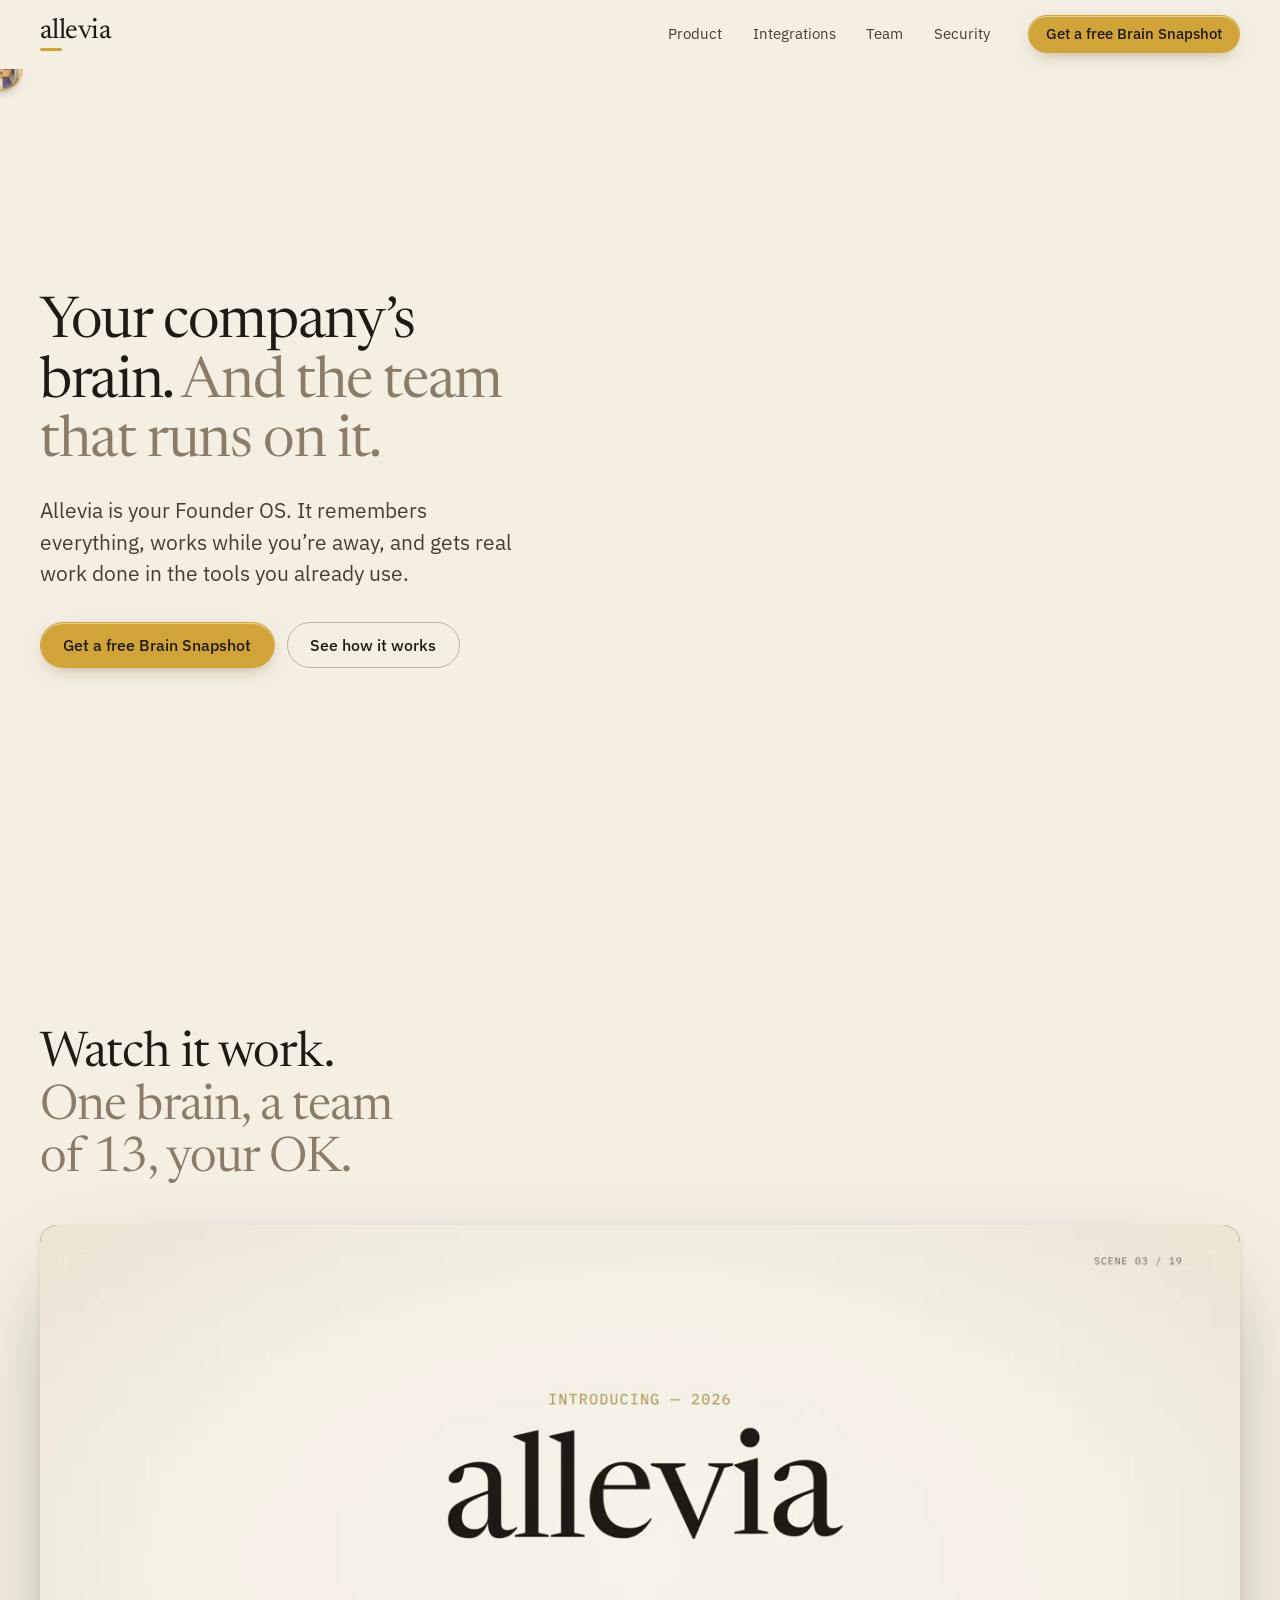
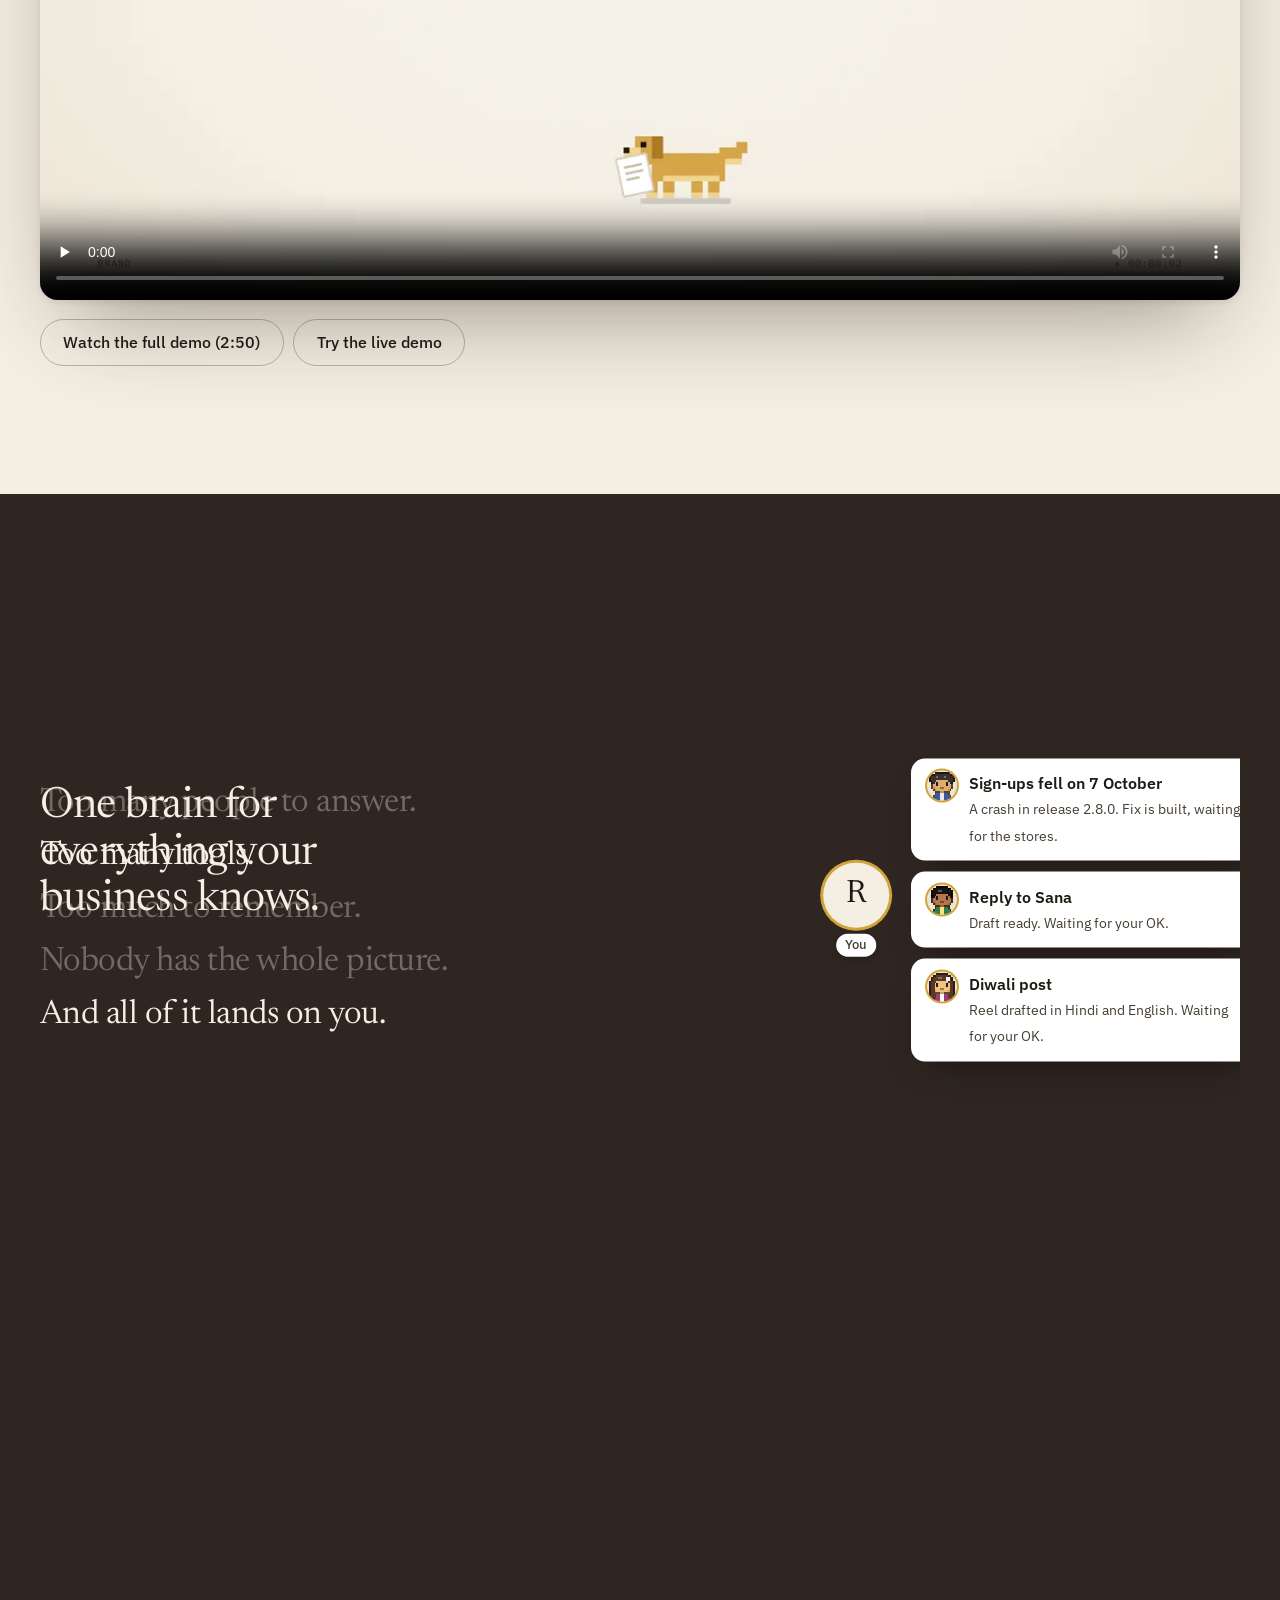
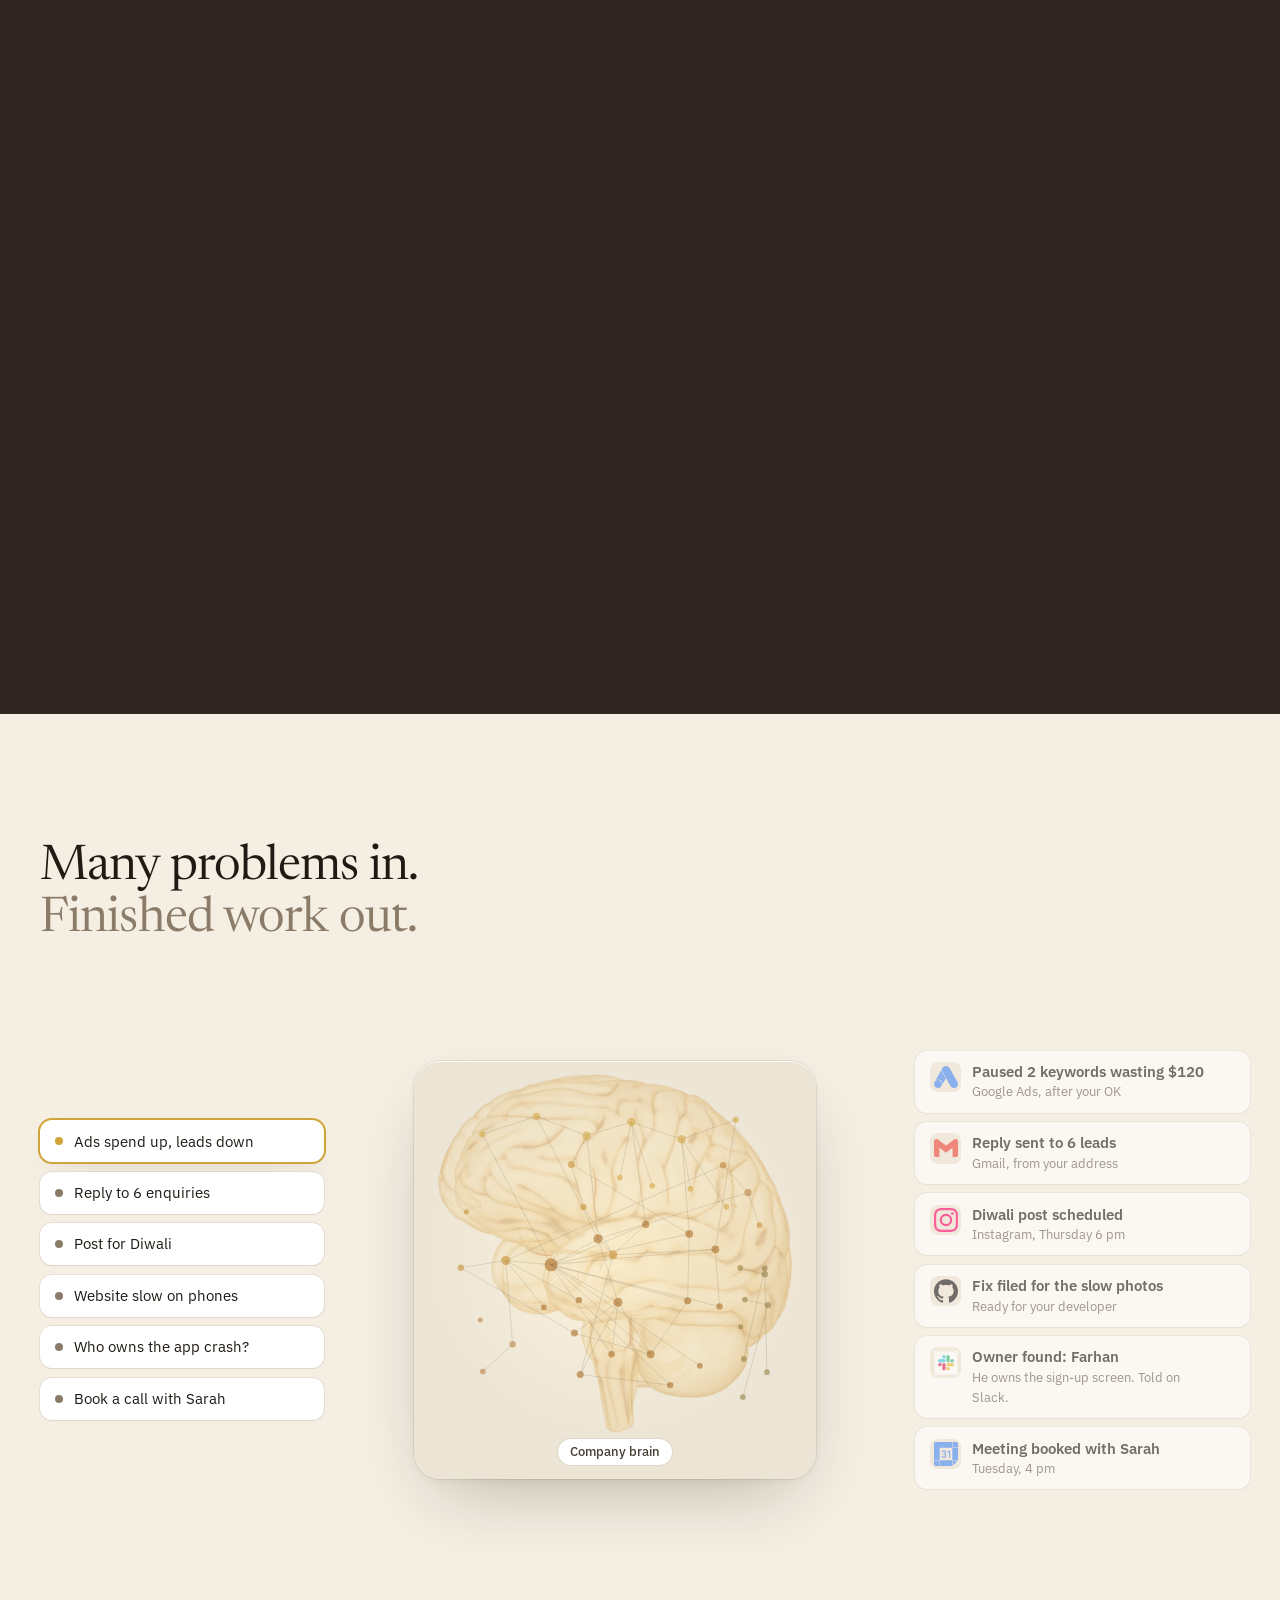
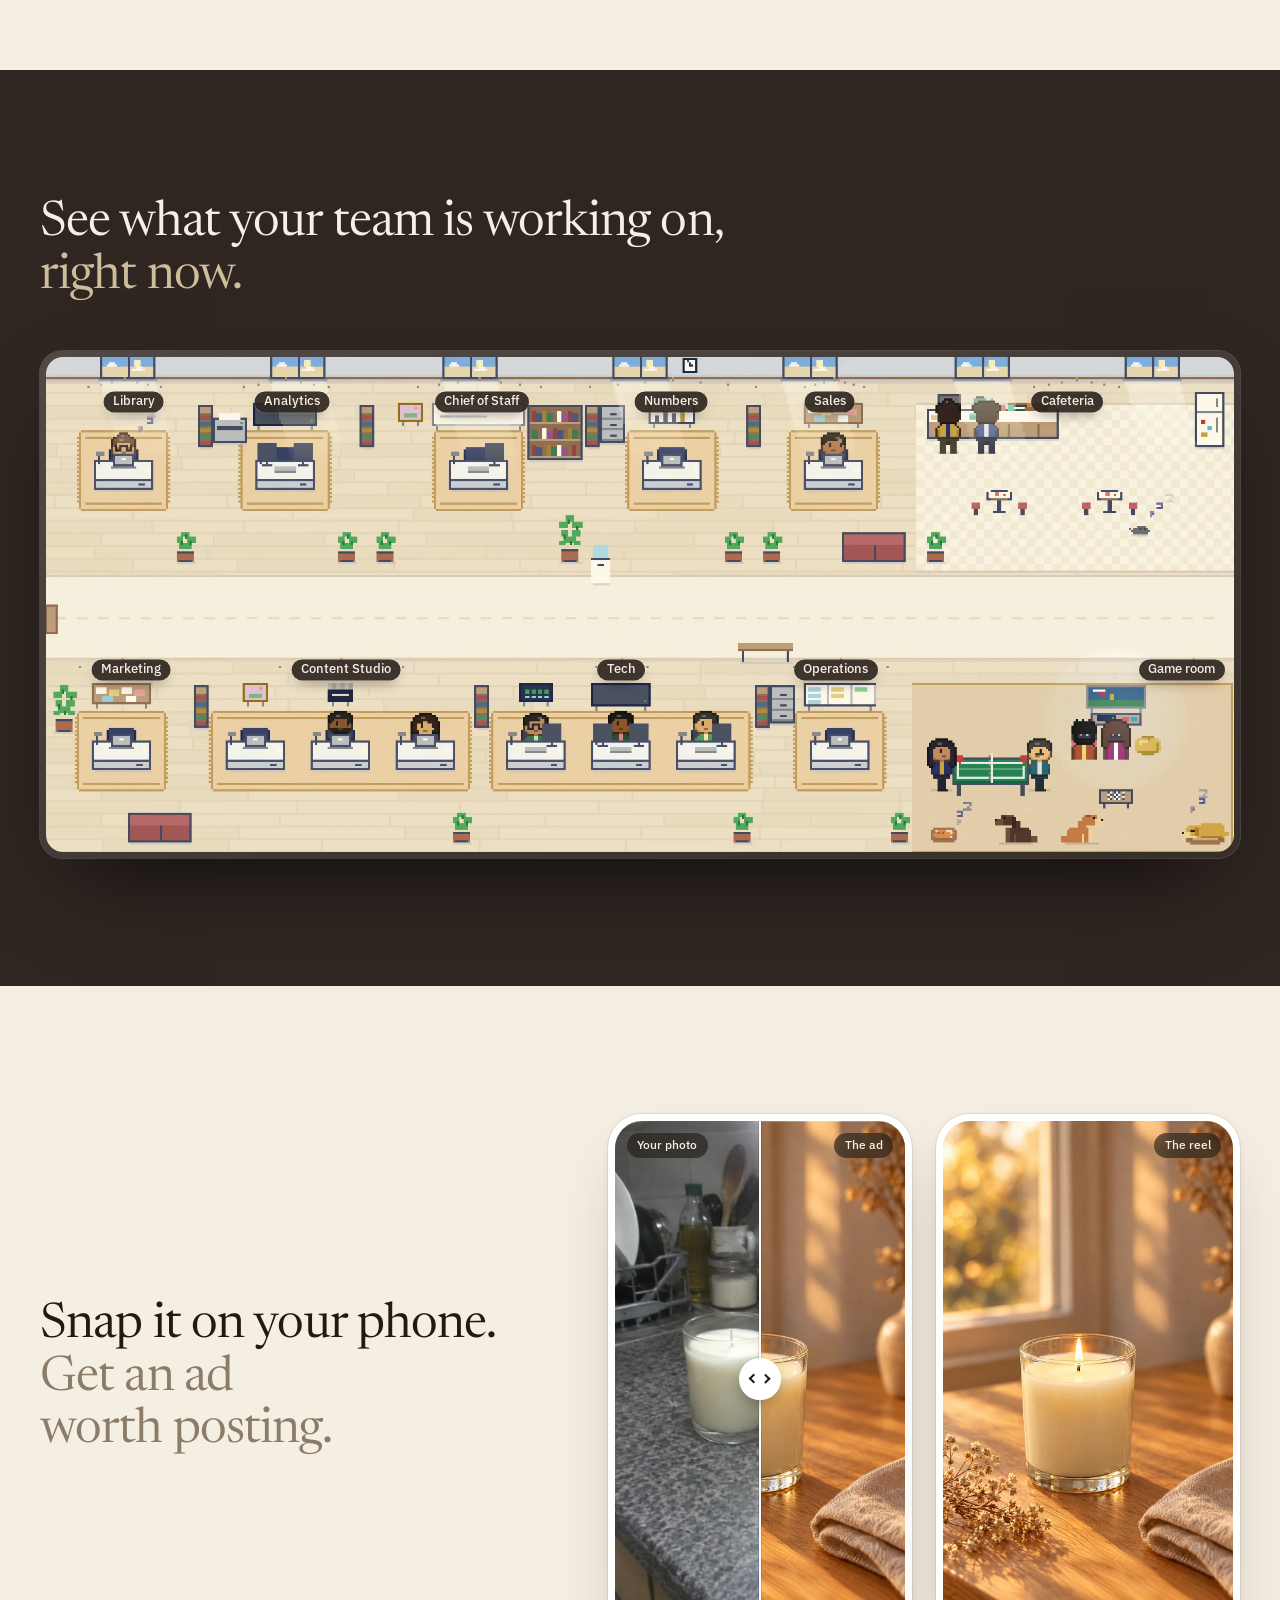
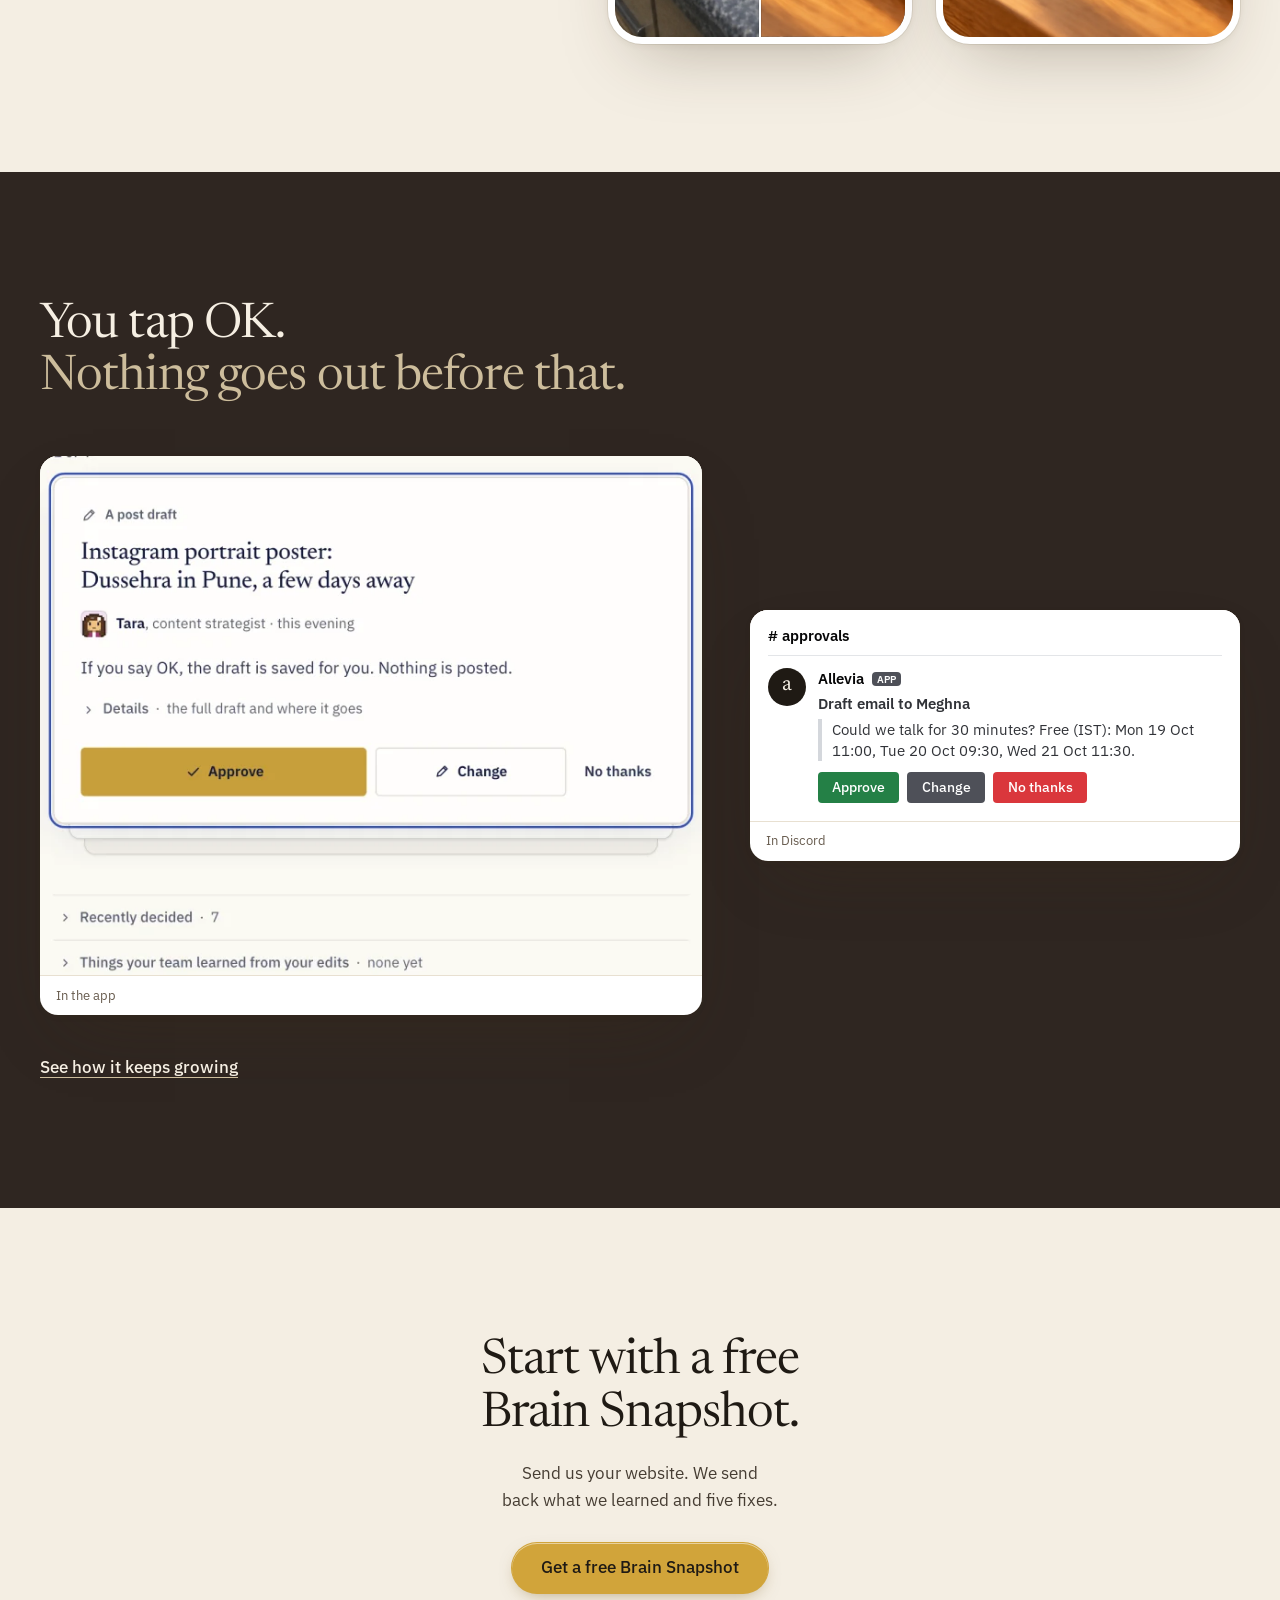
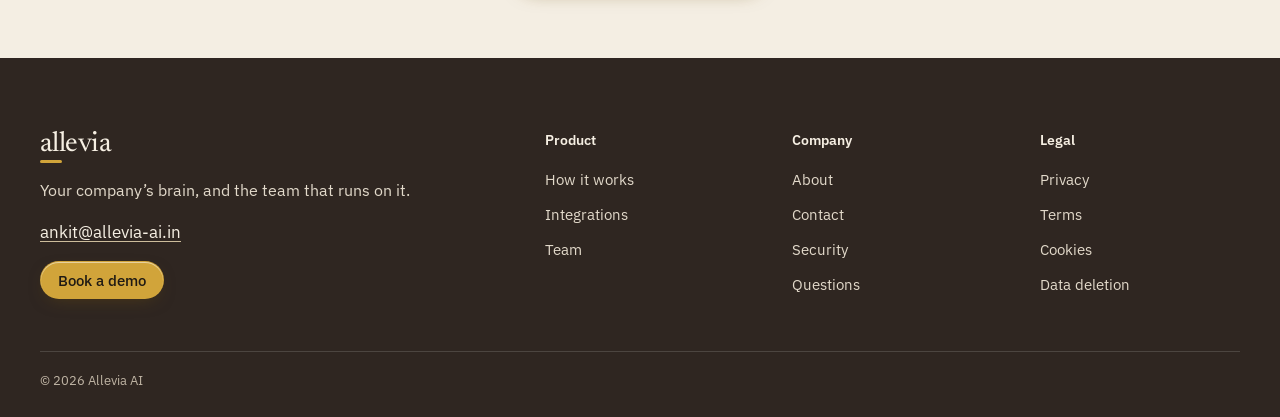
==== commit 046684ea: "Home: watch it work (the teaser) and the full demo video" ====
--- a/index.html
+++ b/index.html
@@ -7,11 +7,11 @@
   <title>Allevia: your company’s brain and the team that runs on it</title>
   <meta name="description" content="Allevia is your Founder OS. It remembers everything, works while you’re away, and gets real work done in the tools you already use.">
   <link rel="icon" href="./favicon.svg" type="image/svg+xml">
-  <script type="module" crossorigin src="./assets/index-CH-8__Y5.js"></script>
+  <script type="module" crossorigin src="./assets/index-BXqzUVKt.js"></script>
   <link rel="modulepreload" crossorigin href="./assets/entry-caSUvK1j.js">
-  <link rel="modulepreload" crossorigin href="./assets/preload-helper-Br-tDu84.js">
+  <link rel="modulepreload" crossorigin href="./assets/preload-helper-u68-B8g6.js">
   <link rel="stylesheet" crossorigin href="./assets/entry-CpO5kDHT.css">
-  <link rel="stylesheet" crossorigin href="./assets/preload-helper-BDzrhCSt.css">
+  <link rel="stylesheet" crossorigin href="./assets/preload-helper-DLw7smXV.css">
   <link rel="stylesheet" crossorigin href="./assets/index-D7O67yxi.css">
 </head>
 <body class="proto-a">
@@ -47,6 +47,15 @@
   <button class="hero__next" type="button" data-next hidden>Next question</button>
   <p class="visually-hidden">The brain answers questions founders ask every day. Why did sign-ups drop? The new phone box in release 2.8.0 crashes the sign-up screen. New accounts fell from about 238 to 51 a day on 7 October. Farhan owns the fix. How are my ads doing this week? The Pune ads still send people to the sign-up screen that crashes. Pause the spend until the fix, 2.8.1, is live. It waits for your OK. Who hasn’t replied to our quote? Sana at Sahyadri Hotels has an open quote and no call booked. I drafted a nudge for her. It waits for your OK. Book a call with Sarah next week You are free Tuesday 4 pm and Thursday 11 am. I drafted the invite to Sarah with both. It waits for your OK. What should we post for Diwali? A short reel of three real shift stories from your workers, in Hindi and English. I drafted it. It waits for your OK. Is the website slow on phones? A little. Two big photos on the home page are most of the weight. I filed a fix. It waits for your OK.</p>
   <script type="application/json" id="hero-data">{"questions":[{"id":"signups","agent":"data-analyst","agentName":"Data Detective","q":"Why did sign-ups drop?","tools":["google-analytics"],"toolNames":["Google Analytics"],"regions":["signups","app","people"],"path":["Phone number entered","Sign-up screen","Crash on sign-up","Release 2.8.0","Farhan"],"answer":"The new phone box in release 2.8.0 crashes the sign-up screen. New accounts fell from about 238 to 51 a day on 7 October. Farhan owns the fix.","waits":false},{"id":"ads","agent":"growth-marketer","agentName":"Growth Hacker","q":"How are my ads doing this week?","tools":["meta-ads","google-ads"],"toolNames":["Meta Ads","Google Ads"],"regions":["reach","app"],"path":["Pune ad campaign","Meta Ads","Sign-up screen","Crash on sign-up"],"answer":"The Pune ads still send people to the sign-up screen that crashes. Pause the spend until the fix, 2.8.1, is live. It waits for your OK.","waits":true},{"id":"quote","agent":"sales-lead","agentName":"Deal Closer","q":"Who hasn’t replied to our quote?","tools":["gmail","hubspot"],"toolNames":["Gmail","HubSpot"],"regions":["customers"],"path":["Sana","Deal","Rohit"],"answer":"Sana at Sahyadri Hotels has an open quote and no call booked. I drafted a nudge for her. It waits for your OK.","waits":true},{"id":"call","agent":"chief-of-staff","agentName":"The Chief","q":"Book a call with Sarah next week","tools":["google-calendar","gmail"],"toolNames":["Google Calendar","Gmail"],"regions":["customers"],"path":["Call","Deal","Arjun"],"answer":"You are free Tuesday 4 pm and Thursday 11 am. I drafted the invite to Sarah with both. It waits for your OK.","waits":true},{"id":"diwali","agent":"content-strategist","agentName":"Miss Influencer","q":"What should we post for Diwali?","tools":["instagram"],"toolNames":["Instagram"],"regions":["people","app","signups"],"path":["Job seekers","App","Job alerts"],"answer":"A short reel of three real shift stories from your workers, in Hindi and English. I drafted it. It waits for your OK.","waits":true},{"id":"speed","agent":"tech-lead","agentName":"Techie","q":"Is the website slow on phones?","tools":["google-analytics"],"toolNames":["Google Analytics"],"regions":["reach","app"],"path":["Website","Google Search","Ship the hotfix"],"answer":"A little. Two big photos on the home page are most of the weight. I filed a fix. It waits for your OK.","waits":true}],"counts":{"nodes":47,"edges":60,"readings":108}}</script>
+</section>
+    <section class="watch sec" id="watch" aria-labelledby="watch-h">
+  <div class="wrap watch__in">
+    <h2 id="watch-h" class="h2 h2--split"><span class="t1">Watch it work.</span> <span class="t2">One brain, a team of 13, your OK.</span></h2>
+    <figure class="watch__frame">
+      <video class="watch__video" controls playsinline preload="none" poster="./assets/teaser-poster-B1gl-0o0.webp" src="./assets/teaser-CtWBvIGk.mp4" width="1920" height="1080" aria-label="The Allevia teaser: the problem, the brain, the team and the founder's OK."></video>
+    </figure>
+    <p class="watch__more"><a class="btn btn-ghost" href="./media/allevia-demo.mp4">Watch the full demo (2:50)</a> <a class="btn btn-ghost" href="https://13-232-139-42.sslip.io">Try the live demo</a></p>
+  </div>
 </section>
     <section class="problem sec band band--ink" id="problem" data-problem aria-labelledby="problem-h">
   <div class="problem__pin">
--- a/assets/preload-helper-DLw7smXV.css
+++ b/assets/preload-helper-DLw7smXV.css
@@ -0,0 +1 @@
+.btn-lg{min-height:3.25rem;padding:.7rem 1.8rem;font-size:1.0625rem}.link{text-decoration-line:underline;-webkit-text-decoration-color:var(--color-taupe);text-decoration-color:var(--color-taupe);text-underline-offset:.25em;font-weight:500}@media (hover:hover) and (pointer:fine){.link:hover{-webkit-text-decoration-color:var(--color-ink);text-decoration-color:var(--color-ink)}}.face{background:var(--color-paper-2);width:32px;height:32px;box-shadow:0 0 0 2px var(--color-accent);border-radius:50%;flex:none;display:inline-block;overflow:hidden}.face svg{width:100%;height:100%}.face--sm{width:30px;height:30px}.face--md{width:46px;height:46px}.logo{display:block}.device{border-radius:var(--r-frame);box-shadow:var(--shadow-frame);background:#fff;outline:1px solid #3c2c1814;margin:0;padding:7px}.device img,.device video{border-radius:11px;width:100%}.problem__pin{width:min(100% - 2 * var(--gutter), var(--site-max));gap:2.5rem;margin-inline:auto;display:grid}.beats{gap:.9rem;display:grid}.beat{color:var(--color-ink-2);font-size:1.0625rem;line-height:1.4}.beat b{font-family:var(--font-display);letter-spacing:-.015em;color:var(--color-ink);font-size:clamp(1.5rem,1.2rem + 1.2vw,2.1rem);font-weight:380;line-height:1.15;display:block}.beat span{color:var(--color-muted);font-size:.9375rem}.problem__head{margin-top:2.2rem}.problem__stage{--sw:600px;--sh:520px;place-items:center;min-height:23rem;display:grid;position:relative}.problem__brain{z-index:2;width:min(78vw,22rem);height:auto;position:relative}.problem__halo{z-index:0;aspect-ratio:1;background:radial-gradient(closest-side,#edba5280,#edba5226 50%,#0000 74%);border-radius:50%;width:min(120vw,34rem);position:absolute}.nz,.problem__links,.founder{display:none}.calm{z-index:3;gap:.7rem;width:100%;margin-top:1.4rem;display:grid;position:relative}.calm__card{background:#fff;border-radius:14px;align-items:flex-start;gap:.75rem;padding:.8rem 1rem;display:flex;box-shadow:0 0 0 1px #3c2c1812,0 16px 34px -18px #0009}.calm__card b{font-size:.96875rem;font-weight:600;display:block}.calm__card span{color:var(--color-ink-2);font-size:.875rem}@media (min-width:40rem) and (max-width:52rem){.problem__stage{grid-template-columns:1fr 1fr;align-items:center}.calm{margin-top:0}}@media (min-width:52.01rem){.problem.is-scrub{height:380vh;padding-block:0}.is-scrub .problem__pin{grid-template-columns:minmax(0,26rem) minmax(0,1fr);align-items:center;gap:1rem;height:calc(100svh - 4.25rem);position:sticky;top:4.25rem;overflow:clip}.is-scrub .problem__text{align-content:center;height:100%;display:grid;position:relative}.is-scrub .beats{opacity:calc(1 - var(--head,0));transform:translateY(calc(var(--head,0) * -10px));grid-area:1/1}.is-scrub .problem__head{opacity:var(--head,0);transform:translateY(calc((1 - var(--head,0)) * 14px));pointer-events:none;grid-area:1/1;margin:0}.is-scrub .beat{opacity:.34;transition:opacity .24s var(--ease-out), grid-template-rows .26s var(--ease-out);grid-template-rows:auto 0fr;display:grid}.is-scrub .beat.is-on{opacity:1;grid-template-rows:auto 1fr}.is-scrub .beat span{opacity:0;min-height:0;transition:opacity .2s var(--ease-out);display:block;overflow:hidden}.is-scrub .beat.is-on span{opacity:1}.is-scrub .problem__stage{height:100%;min-height:0;display:block}.is-scrub .problem__links,.is-scrub .nz,.is-scrub .founder{display:flex}.is-scrub .problem__links{width:100%;height:100%;opacity:calc(var(--links,0) * (1 - var(--pull-all,0)));display:block;position:absolute;inset:0}.is-scrub .problem__links line{stroke:#d9b48a;stroke-width:1.2px;stroke-dasharray:3 7;vector-effect:non-scaling-stroke;opacity:.55}.is-scrub .problem__halo{translate:calc(-50% - var(--calm,0) * var(--sw) * .2) -50%;opacity:var(--brain,0);scale:calc(.85 + .15 * var(--brain,0));position:absolute;top:50%;left:50%}.is-scrub .problem__brain{translate:calc(-50% - var(--calm,0) * var(--sw) * .2) -50%;width:min(24vw,22rem);opacity:var(--brain,0);scale:calc(.8 + .2 * var(--brain,0));position:absolute;top:50%;left:50%}.is-scrub .founder{z-index:4;translate:calc(-50% + var(--calm,0) * var(--sw) * .3) calc(-50% + var(--calm,0) * var(--sh) * .36);scale:calc(1 + var(--stress,0) * .1 - var(--calm,0) * .3);flex-direction:column;align-items:center;gap:.35rem;position:absolute;top:50%;left:50%}.founder__badge{background:var(--color-paper);color:#1f1a14;width:4.1rem;height:4.1rem;font-family:var(--font-display);box-shadow:0 0 0 3px var(--color-accent), 0 0 0 calc(3px + var(--stress,0) * 12px) rgb(224 150 30/calc(var(--stress,0) * .3));border-radius:50%;place-items:center;padding-bottom:.15rem;font-size:2rem;line-height:1;display:grid}.founder__label{color:#463d33;border-radius:var(--r-pill);background:#fff;padding:.1rem .55rem;font-size:.8125rem;font-weight:500;box-shadow:0 2px 8px -3px #00000080}.is-scrub .nz{z-index:3;color:#463d33;will-change:transform, opacity;--in:clamp(0, (var(--p,0) - var(--in-s)) / .07, 1);--pull:clamp(0, (var(--p,0) - var(--pull-s)) / .1, 1);--gk:1;max-width:15rem;translate:calc(-50% + var(--x) * var(--sw) * (1 - var(--pull))) calc(-50% + var(--y) * var(--sh) * (1 - var(--pull)));scale:calc((.9 + .1 * var(--in)) * (1 - .84 * var(--pull)));opacity:calc(var(--in) * var(--gk) * (1 - var(--pull) * var(--pull)));rotate:var(--r);background:#fff;border-radius:12px;align-items:center;gap:.45rem;padding:.45rem .7rem;font-size:.8125rem;line-height:1.25;position:absolute;top:50%;left:50%;box-shadow:0 0 0 1px #3c2c1814,0 8px 18px -10px #0000008c}.is-scrub .nz--people{--gk:var(--g-people,1)}.is-scrub .nz--tools{--gk:var(--g-tools,1)}.is-scrub .nz--memory{--gk:var(--g-memory,1)}.is-scrub .nz--alerts{--gk:var(--g-alerts,1)}.is-scrub .calm{z-index:5;width:min(23rem,46%);margin:0;position:absolute;top:50%;right:0;translate:0 -50%}.is-scrub .calm__card{opacity:clamp(0, (var(--p,0) - (.78 + var(--ci) * .03)) / .04, 1);translate:calc((1 - clamp(0, (var(--p,0) - (.78 + var(--ci) * .03)) / .04, 1)) * 24px) 0}.is-scrub .problem__head{font-size:clamp(1.9rem,1.1rem + 2vw,2.9rem)}}.nz__dot{background:var(--c,var(--alert));color:#fff;border-radius:50%;flex:none;place-items:center;width:1.3rem;height:1.3rem;font-size:.6875rem;font-weight:600;display:grid}.nz--tools{border-radius:10px 10px 4px 4px;font-weight:500}.nz__badge{border-radius:var(--r-pill);background:var(--alert);color:#fff;text-align:center;min-width:1.15rem;padding:.02rem .35rem;font-size:.6875rem;font-weight:600}.nz--memory{color:#5b4a1d;border-radius:3px;max-width:11rem;padding:.65rem .8rem;font-weight:500;background:var(--color-accent-soft)!important;box-shadow:0 10px 18px -10px #0009!important}.nz--alerts{color:var(--alert);border-radius:var(--r-pill);font-weight:600;box-shadow:inset 0 0 0 1.5px var(--alert), 0 8px 18px -10px #0000008c!important;background:#fff!important}.grow__in{align-items:center;gap:2.5rem;display:grid}.grow__copy{align-content:center;gap:1.6rem;display:grid}.grow__points{gap:0;max-width:32rem;display:grid}.grow__points li{border-top:1px solid var(--color-rule);color:var(--color-ink-2);padding-block:.9rem}.grow__points b{color:var(--color-ink);font-weight:600}.grow__points a{-webkit-text-decoration-color:var(--color-taupe);text-decoration-color:var(--color-taupe)}.grow__viz{justify-items:center;gap:.9rem;display:grid}.gpanel--grow{aspect-ratio:1/.9;width:min(100%,30rem)}.grow__ctl{border-radius:var(--r-pill);background:#fff;gap:.2rem;padding:.25rem;display:inline-flex;box-shadow:0 0 0 1px #3c2c181a}.grow__b{border-radius:var(--r-pill);min-height:2.4rem;font:500 .9375rem var(--font-body);color:#463d33;cursor:pointer;transition:background-color .18s ease, color .18s ease, transform .16s var(--ease-out);background:0 0;border:0;padding:0 1.1rem}.grow__b:active{transform:scale(.97)}.grow__b[aria-pressed=true]{background:var(--color-accent);color:#1f1a14}.grow__ask{color:var(--on-ink-2);flex-wrap:wrap;justify-content:center;align-items:baseline;gap:.7rem;font-size:.9375rem;display:flex}.grow__ask b{color:var(--on-ink);font-weight:600}@media (min-width:52.01rem){.grow__in{grid-template-columns:minmax(0,.9fr) minmax(0,1.1fr);gap:clamp(2rem,6vw,5rem)}}.gpanel--dark{background:radial-gradient(closest-side at 50% 46%,#4b3a2d,#382c23 72%,#2c231c);outline:1px solid #ffffff1a;box-shadow:0 30px 70px -30px #0009}.gpanel--dark .gpanel__brain{opacity:.42}.gpanel--dark .gpanel__cap{color:var(--on-ink);background:#ffffff1a;box-shadow:0 0 0 1px #ffffff29}.office__in{grid-template-columns:minmax(0,1fr);gap:clamp(1.6rem,4vw,3rem);display:grid}.office__frame{background:linear-gradient(160deg,#ffffff29,#ffffff0a);border-radius:22px;margin:0;padding:6px;box-shadow:0 0 0 1px #ffffff29,0 40px 90px -36px #000000bf}.office__scroll{border-radius:17px;overflow:hidden}.office__stage{position:relative;container-type:inline-size}.office__video{aspect-ratio:2236/932;object-fit:cover;background:var(--color-paper-2);image-rendering:auto;width:100%;display:block}.office__zones{pointer-events:none;position:absolute;inset:0}.office__zone{left:calc(var(--x) * 100%);top:calc(var(--y) * 100%);border-radius:var(--r-pill);color:var(--on-ink);white-space:nowrap;background:#2f2621eb;padding:.22em .75em .26em;font-size:clamp(11px,1.06cqw,14px);font-weight:500;line-height:1.2;position:absolute;translate:-50% -50%;box-shadow:0 0 0 1px #ffffff24,0 6px 14px -6px #00000080}@media (max-width:40rem){.office__scroll{overscroll-behavior-x:contain;-webkit-overflow-scrolling:touch;scrollbar-width:thin;overflow-x:auto}.office__stage{width:1000px}}.makes__in{align-items:center;gap:clamp(2rem,5vw,3.5rem);display:grid}.makes__media{justify-items:center;gap:1.6rem;display:grid}.pframe{--ph:min(19rem, 100%);width:var(--ph);box-shadow:var(--shadow-frame);background:#fff;border-radius:34px;outline:1px solid #3c2c1814;margin:0;padding:7px}.ba__view{aspect-ratio:9/16;background:var(--color-paper-2);isolation:isolate;border-radius:27px;position:relative;overflow:hidden}.ba__img,.clip__video{object-fit:cover;border-radius:0;width:100%;height:100%;position:absolute;inset:0}.ba__img--after{clip-path:inset(0 0 0 var(--pos,50%))}.ba__tag{z-index:2;border-radius:var(--r-pill);color:#f6efe3;-webkit-backdrop-filter:blur(6px);backdrop-filter:blur(6px);pointer-events:none;background:#1f1a149e;padding:.2rem .65rem;font-size:.75rem;font-weight:500;position:absolute;top:.75rem}.ba__tag--l{left:.75rem}.ba__tag--r{right:.75rem}.ba__bar{z-index:3;top:0;bottom:0;left:var(--pos,50%);pointer-events:none;background:#fff;width:2px;margin-left:-1px;position:absolute;box-shadow:0 0 0 1px #1f1a141f}.ba__knob{background:#fff;border-radius:50%;width:2.6rem;height:2.6rem;margin:-1.3rem 0 0 -1.3rem;position:absolute;top:50%;left:50%;box-shadow:0 6px 18px -4px #1f1a1480}.ba__knob:before,.ba__knob:after{content:"";border:0 solid #1f1a14;border-width:0 0 2px 2px;width:.45rem;height:.45rem;margin-top:-.225rem;position:absolute;top:50%}.ba__knob:before{left:.7rem;transform:rotate(45deg)}.ba__knob:after{right:.7rem;transform:rotate(-135deg)}.ba__range{z-index:4;opacity:0;cursor:ew-resize;touch-action:pan-y;appearance:none;width:100%;height:100%;margin:0;position:absolute;inset:0}.ba:focus-within .ba__knob{box-shadow:0 0 0 3px var(--color-focus), 0 6px 18px -4px #1f1a1480}@media (min-width:52.01rem){.makes__in{grid-template-columns:minmax(0,1fr) auto;gap:clamp(2rem,6vw,6rem)}.makes__media{grid-auto-flow:column;gap:1.5rem}.pframe{--ph:min(19rem, 28vw)}}.okd .h2{margin-bottom:clamp(2rem,4vw,3.2rem)}.okd .pair{align-items:center}.okd__more{margin-top:clamp(1.6rem,3vw,2.4rem)}.flow__stage{gap:1.5rem;margin-top:clamp(2rem,4vw,3.5rem);display:grid;position:relative}.flow__canvas{z-index:0;pointer-events:none;width:100%;height:100%;display:none;position:absolute;inset:0}.flow__col{z-index:1;align-content:center;gap:.6rem;display:grid;position:relative}.fcard{box-shadow:0 0 0 1px #3c2c1812, var(--shadow-whisper);transition:box-shadow .24s var(--ease-out), opacity .24s var(--ease-out), translate .3s var(--ease-out);background:#fff;border-radius:12px;align-items:center;gap:.7rem;padding:.7rem .95rem;font-size:.9375rem;line-height:1.3;display:flex}.fcard__dot{background:var(--color-taupe);border-radius:50%;flex:none;width:8px;height:8px;transition:background-color .2s}.fcard--in.is-on{box-shadow:0 0 0 2px var(--color-accent), var(--shadow-lift)}.fcard--in.is-on .fcard__dot{background:var(--color-accent)}.fcard--out{opacity:.6;align-items:flex-start;translate:10px}.fcard--out.is-lit{opacity:1;box-shadow:0 0 0 1px #3c2c1812, var(--shadow-lift);translate:0}.fcard__logo{background:var(--color-paper-2);border-radius:8px;flex:none;place-items:center;width:1.9rem;height:1.9rem;display:grid}.fcard__t b{font-size:.9375rem;font-weight:600;display:block}.fcard__t span{color:var(--color-muted);font-size:.8125rem}.fcard__ok{background:var(--success);opacity:0;border-radius:50%;flex:none;align-self:center;width:1.15rem;height:1.15rem;margin-left:auto;transition:opacity .24s;position:relative}.fcard__ok:after{content:"";border:2px solid #fff;border-width:0 2px 2px 0;width:.28rem;height:.55rem;position:absolute;top:.2rem;left:.38rem;transform:rotate(45deg)}.fcard--out.is-lit .fcard__ok{opacity:1}.flow__app{z-index:1;align-self:center;position:relative}.gpanel{aspect-ratio:1/1.04;background:radial-gradient(closest-side at 50% 46%, #fcf4de, var(--color-paper-2));box-shadow:var(--shadow-frame);border-radius:26px;outline:1px solid #3c2c1814;position:relative;overflow:hidden}.gpanel__brain{opacity:.5;width:96%;position:absolute;top:46%;left:50%;translate:-50% -50%}.gpanel__canvas{width:100%;height:100%;position:absolute;inset:0}.gpanel__labels{pointer-events:none;position:absolute;inset:0}.gpanel__lab{border-radius:var(--r-pill);color:#1f1a14;white-space:nowrap;opacity:0;will-change:transform, opacity;background:#fff;padding:.18rem .6rem;font-size:.75rem;font-weight:500;position:absolute;top:0;left:0;box-shadow:0 0 0 1px #3c2c1814,0 6px 14px -8px #3c2c1880}.gpanel__cap{border-radius:var(--r-pill);color:#463d33;background:#fff;padding:.2rem .75rem;font-size:.8125rem;font-weight:500;position:absolute;bottom:.85rem;left:50%;translate:-50%;box-shadow:0 0 0 1px #3c2c1812}.flow__ring{border:2px solid var(--color-accent);opacity:0;pointer-events:none;border-radius:24px;position:absolute;inset:-6px}.flow__ring.is-pulse{animation:ring .9s var(--ease-out)}@keyframes ring{0%{opacity:.8;scale:1}to{opacity:0;scale:1.05}}@media (min-width:52.01rem){.flow__stage{grid-template-columns:minmax(0,.85fr) minmax(0,1.2fr) minmax(0,1fr);gap:clamp(3rem,7vw,7rem);min-height:34rem}.flow__canvas{display:block}}@media (max-width:52rem){.flow__col--in{grid-template-columns:repeat(2,minmax(0,1fr))}.fcard--out{opacity:1;translate:0}}.pmini-row{gap:1rem;margin-top:clamp(2rem,4vw,3rem);display:grid}.pmini{border-radius:var(--r-frame);box-shadow:0 0 0 1px #3c2c1814, var(--shadow-whisper);background:#fff;align-content:start;gap:.25rem;padding:1.3rem 1.4rem 1.4rem;display:grid}.pmini--lead{box-shadow:0 0 0 2px var(--color-accent), var(--shadow-lift)}.pmini__name{font-size:1.5rem}.pmini__note{color:var(--color-muted);font-size:.9375rem}.pmini__price{margin-top:.7rem}.pmini .money{font-size:clamp(2.2rem,1.9rem + 1.2vw,2.8rem)}.ptease__more{color:var(--color-ink-2);flex-wrap:wrap;align-items:center;gap:.5rem .8rem;margin-top:1.4rem;font-size:.9375rem;display:flex}@media (min-width:52.01rem){.pmini-row{grid-template-columns:repeat(3,minmax(0,1fr))}}.sec.cta{padding-bottom:calc(var(--space-section) / 2)}.cta__in{text-align:center;justify-items:center;gap:1.2rem;display:grid}.cta .h2{max-width:22ch}.cta__sub{color:var(--color-ink-2);text-wrap:balance;max-width:30rem}.cta__in p:last-child{margin-top:.6rem}@media (prefers-reduced-motion:reduce){.flow__ring.is-pulse{animation:none}}.watch__frame{background:#2f2621;border-radius:18px;margin:clamp(1.5rem,3vw,2.4rem) 0 0;overflow:hidden;box-shadow:0 2px 6px #281c1214,0 40px 90px -30px #281c1273}.watch__video{aspect-ratio:16/9;width:100%;height:auto;display:block}.watch__more{flex-wrap:wrap;gap:.6rem;margin-top:1.2rem;display:flex}.page-h1{font-family:var(--font-display);font-weight:380;font-size:var(--fs-h1);letter-spacing:-.024em;text-wrap:balance;max-width:18ch;line-height:1.04}.page-h1 .t2{display:block}.sec.phead{padding-block:calc(var(--space-section) / 2)}.sec.phead+.sec:not(.band){padding-top:0}.phead .page-h1{max-width:20ch}.fine{color:var(--color-muted);font-size:.8125rem}.tag{border-radius:var(--r-pill);background:var(--color-paper-2);color:var(--color-ink-2);padding:.1rem .6rem;font-size:.75rem;font-weight:500;display:inline-block}.tag--act{background:var(--color-accent-soft);color:var(--color-accent-ink)}[data-reveal]{opacity:0;translate:0 14px}[data-reveal].is-in{opacity:1;transition:opacity .6s var(--ease-out), translate .6s var(--ease-out);translate:0}.no-motion [data-reveal],html:not(.js) [data-reveal]{opacity:1;translate:0}.sec.int-hero{padding-top:calc(var(--space-section) / 2);overflow:clip}.int-hero__head{text-align:center;justify-items:center;gap:1.5rem;display:grid}.int-hero .page-h1{max-width:none}.rows{gap:.75rem;margin-top:clamp(2.5rem,6vw,4.5rem);display:grid;-webkit-mask-image:linear-gradient(90deg,#0000,#000 10% 90%,#0000);mask-image:linear-gradient(90deg,#0000,#000 10% 90%,#0000)}.row{overflow:hidden}.row__track{width:max-content;animation:drift var(--dur,70s) linear infinite;animation-direction:var(--dir,normal);will-change:transform;display:flex}.row__set{gap:.75rem;padding-right:.75rem;display:flex}@keyframes drift{0%{transform:translate(0,0)}to{transform:translate(-25%)}}@media (hover:hover) and (pointer:fine){.rows:hover .row__track{animation-play-state:paused}}.chip{border-radius:var(--r-pill);white-space:nowrap;background:#fff;align-items:center;gap:.7rem;min-height:3.4rem;padding:.5rem 1.25rem .5rem .9rem;font-size:1.0625rem;font-weight:500;display:inline-flex;box-shadow:0 0 0 1px #3c2c1814,0 10px 22px -14px #3c2c1880}.chip .logo{object-fit:contain;border-radius:5px;width:26px;height:26px}.tools-wrap__in{gap:3rem;display:grid}.tools-group{gap:1.2rem;display:grid}.tools{grid-template-columns:repeat(auto-fill,minmax(min(100%,19rem),1fr));gap:.9rem;display:grid}.tool{border-radius:var(--r-frame);box-shadow:0 0 0 1px #3c2c1812, var(--shadow-whisper);background:#fff;align-content:start;gap:.6rem;padding:1.1rem 1.2rem 1.2rem;display:grid}.tool__top{align-items:center;gap:.8rem;display:flex}.tool__top h3{font-family:var(--font-body);letter-spacing:0;margin-bottom:.15rem;font-size:1.0625rem;font-weight:600}.tool__logo{background:var(--color-paper-2);border-radius:12px;flex:none;place-items:center;width:2.6rem;height:2.6rem;display:grid}.tool__logo .logo{object-fit:contain;border-radius:5px;width:28px;height:28px}.tool>p{color:var(--color-ink-2);font-size:.9375rem;line-height:1.45}.tool__more summary{cursor:pointer;color:var(--color-ink-2);align-items:center;gap:.45rem;font-size:.875rem;font-weight:500;list-style:none;display:inline-flex}.tool__more summary::-webkit-details-marker{display:none}.tool__more summary:after{content:"";border-right:1.5px solid var(--color-taupe);border-bottom:1.5px solid var(--color-taupe);width:.45rem;height:.45rem;transition:transform .2s var(--ease-out);transform:rotate(45deg)translateY(-2px)}.tool__more[open] summary:after{transform:rotate(225deg)translateY(-2px)}.tool__more dl{margin-top:.7rem}.tool dl{color:var(--color-muted);grid-template-columns:auto 1fr;gap:.2rem .7rem;font-size:.8125rem;display:grid}.tool dt{color:var(--color-ink-2);font-weight:600}.tool dd{margin:0}.access{align-items:center;gap:2.5rem;display:grid}.access__list{gap:.9rem;max-width:32rem;margin-top:1.6rem;display:grid}.access__list li{border-top:1px solid var(--color-rule);color:var(--color-ink-2);padding-top:.9rem}.access__list b{color:var(--color-ink)}@media (min-width:52.01rem){.access{grid-template-columns:minmax(0,.9fr) minmax(0,1.1fr);gap:clamp(2rem,6vw,5rem)}}.chapter{gap:2.5rem;display:grid}.chapter__copy{align-content:center;gap:1.2rem;display:grid}@media (min-width:52.01rem){.chapter--split{grid-template-columns:minmax(0,.9fr) minmax(0,1.1fr);align-items:center;gap:clamp(2rem,6vw,5rem)}#note .chapter--split{grid-template-columns:minmax(0,1fr) minmax(0,1fr)}}.work__list{margin-top:clamp(2rem,4vw,3.2rem);display:grid}.work__item{border-top:1px solid var(--color-rule);grid-template-columns:auto minmax(0,1fr);align-items:start;gap:0 1.2rem;padding-block:1.6rem;display:grid}.work__item .face{margin-top:.2rem}.work__h{margin-bottom:.45rem;font-size:clamp(1.4rem,1.2rem + .7vw,1.75rem);line-height:1.15}.work__item p{color:var(--color-ink-2);max-width:30rem}@media (min-width:52.01rem){.work__list{grid-template-columns:repeat(2,minmax(0,1fr));column-gap:clamp(2.5rem,7vw,6rem)}.work__item{padding-block:1.9rem}}.steps__grid{gap:clamp(2rem,5vw,3.5rem);display:grid}.steps__rows{gap:clamp(2.6rem,6vw,4rem);display:grid}.step{gap:1.4rem;display:grid}.step__txt{grid-template-columns:auto minmax(0,1fr);align-items:start;gap:.4rem 1.2rem;display:grid}.step__n{font-family:var(--font-display);letter-spacing:-.04em;color:var(--color-accent);font-variant-numeric:lining-nums;font-size:clamp(3.6rem,2.6rem + 4vw,6.4rem);font-weight:340;line-height:.82}.step__h{margin-bottom:.35rem;font-size:clamp(1.5rem,1.2rem + 1.2vw,2.2rem);line-height:1.12}.step__txt p{color:var(--color-ink-2);max-width:28rem}.step__m{max-width:38rem}.step__dev{width:100%}@media (min-width:52.01rem){.steps:not(.is-pinned) .steps__rows{gap:clamp(3.5rem,7vw,6rem)}.steps:not(.is-pinned) .step{grid-template-columns:minmax(0,.82fr) minmax(0,1.18fr);align-items:center;column-gap:clamp(2rem,5vw,5rem)}.steps:not(.is-pinned) .step__m{max-width:none}}.step__dev img,.step__dev video{width:100%;height:auto;display:block}@media (min-width:52.01rem){.steps.is-pinned{height:330vh;padding-block:0}.is-pinned .steps__pin{align-items:center;height:calc(100svh - 4.25rem);display:grid;position:sticky;top:4.25rem;overflow:clip}.is-pinned .steps__grid{grid-template-rows:repeat(4,auto);grid-template-columns:minmax(0,.82fr) minmax(0,1.18fr);align-content:center;align-items:start;gap:clamp(1.6rem,3vh,2.6rem) clamp(2rem,5vw,5rem)}.is-pinned .steps__head{grid-area:1/1}.is-pinned .steps__rows,.is-pinned .step{display:contents}.is-pinned .step__txt{opacity:.32;transition:opacity .26s var(--ease-out);grid-column:1;align-self:start}.is-pinned .step[data-step="0"] .step__txt{grid-row:2}.is-pinned .step[data-step="1"] .step__txt{grid-row:3}.is-pinned .step[data-step="2"] .step__txt{grid-row:4}.is-pinned .step__m{opacity:0;max-width:none;transition:opacity .28s var(--ease-out), translate .32s var(--ease-out);pointer-events:none;grid-area:1/2/span 4;align-self:center;translate:0 16px}.is-pinned[data-active="0"] .step[data-step="0"] .step__txt,.is-pinned[data-active="1"] .step[data-step="1"] .step__txt,.is-pinned[data-active="2"] .step[data-step="2"] .step__txt{opacity:1}.is-pinned[data-active="0"] .step[data-step="0"] .step__m,.is-pinned[data-active="1"] .step[data-step="1"] .step__m,.is-pinned[data-active="2"] .step[data-step="2"] .step__m{opacity:1;pointer-events:auto;translate:0}.is-pinned .step__txt>div{transition:grid-template-rows .26s var(--ease-out);grid-template-rows:auto 0fr;display:grid}.is-pinned .step__txt p{opacity:0;min-height:0;transition:opacity .22s var(--ease-out);overflow:hidden}.is-pinned[data-active="0"] .step[data-step="0"] .step__txt>div,.is-pinned[data-active="1"] .step[data-step="1"] .step__txt>div,.is-pinned[data-active="2"] .step[data-step="2"] .step__txt>div{grid-template-rows:auto 1fr}.is-pinned[data-active="0"] .step[data-step="0"] .step__txt p,.is-pinned[data-active="1"] .step[data-step="1"] .step__txt p,.is-pinned[data-active="2"] .step[data-step="2"] .step__txt p{opacity:1}}.clusters{gap:0;margin-top:.4rem;display:grid}.cluster{border-top:1px solid var(--color-rule);grid-template-columns:minmax(0,1fr) auto;align-items:baseline;gap:0 1rem;padding:.7rem 0;display:grid}.cluster b{font-weight:500}.cluster .num{font-family:var(--font-display);font-size:1.5rem}.cluster i{color:var(--color-muted);grid-column:1/-1;font-size:.8125rem;font-style:normal}.pair{align-items:start;gap:1.5rem;display:grid}@media (min-width:52.01rem){.pair{grid-template-columns:minmax(0,1.15fr) minmax(0,.85fr);gap:clamp(1.5rem,4vw,3rem)}}.frame{border-radius:var(--r-frame);box-shadow:var(--shadow-frame);background:#fff;outline:1px solid #3c2c1814;margin:0;overflow:hidden}.frame>.device{box-shadow:none;border-radius:0;outline:0;padding:0}.frame>.device img{border-radius:0}.frame__cap{color:var(--color-muted);border-top:1px solid var(--color-rule-2);padding:.6rem 1rem;font-size:.8125rem}.dc{font:400 .9375rem / 1.4 "gg sans", var(--font-body);color:#313338;background:#fff;padding:.9rem 1.1rem 1.1rem}.dc__chan{color:#060607;border-bottom:1px solid #e3e5e8;margin-bottom:.7rem;padding-bottom:.6rem;font-weight:600}.dc__msg{grid-template-columns:2.4rem minmax(0,1fr);gap:.7rem;display:grid}.dc__av{background:var(--color-ink);width:2.4rem;height:2.4rem;color:var(--color-paper);font-family:var(--font-display);border-radius:50%;place-items:center;padding-bottom:.2rem;font-size:1.4rem;line-height:1;display:grid}.dc__body>*+*{margin-top:.3rem}.dc__who{color:#060607;font-weight:600}.dc__bot{color:#fff;vertical-align:.1em;background:#4e5058;border-radius:4px;margin-left:.3rem;padding:.05rem .3rem;font-size:.625rem;font-weight:600}.dc__dim{color:#5c5e66;font-size:.8125rem}.dc__q{color:#313338;border-left:4px solid #d4d7dc;padding-left:.65rem}.dc__btns{flex-wrap:wrap;gap:.5rem;display:flex;margin-top:.7rem!important}.dc__b{color:#fff;transition:transform .12s var(--ease-out), filter .12s ease;background:#4e5058;border-radius:4px;padding:.35rem .9rem;font-size:.875rem;font-weight:500}.dc__b--ok{background:#248046}.dc__b--no{background:#da373c}.dc__b.is-press{filter:brightness(.9);transform:scale(.94)}.ok__stack{position:relative}.ok__stack .ok__img{width:100%}.ok__img{transition:opacity .24s var(--ease-out), filter .24s var(--ease-out)}.ok__img--after{opacity:0;filter:blur(3px);position:absolute;inset:0}.ok__stack.is-after .ok__img--after{opacity:1;filter:blur()}.ok__stack.is-after .ok__img--before{opacity:0;filter:blur(3px)}.ok__tap{border:2px solid var(--color-ink);opacity:0;pointer-events:none;background:#d1a43a66;border-radius:50%;width:3.4rem;height:3.4rem;margin:-1.7rem 0 0 -1.7rem;position:absolute;top:74%;left:26%}.ok__stack.is-tap .ok__tap{animation:tap .7s var(--ease-out)}@keyframes tap{0%{opacity:0;scale:1.6}25%{opacity:1;scale:1}70%{opacity:1;scale:.9}to{opacity:0;scale:1.5}}.goals{gap:1.6rem;display:grid}.goal__top{justify-content:space-between;align-items:baseline;gap:1rem;display:flex}.goal__name{font-family:var(--font-display);font-size:1.35rem}.goal__status{color:var(--success);font-size:.8125rem;font-weight:600}.goal--push .goal__status{color:var(--alert)}.goal__bar{border-radius:var(--r-pill);background:#e6dcc9;height:10px;margin-top:.55rem;position:relative;overflow:hidden}.goal__fill{background:var(--success);border-radius:var(--r-pill);transform-origin:0;width:100%;position:absolute;inset:0;transform:scaleX(0)}.goal--push .goal__fill{background:var(--alert)}.is-in .goal__fill,.no-motion .goal__fill{transform:scaleX(var(--to));transition:transform 1.1s var(--ease-out)}.goal:nth-child(2) .goal__fill{transition-delay:.12s}.goal:nth-child(3) .goal__fill{transition-delay:.24s}.goal__nums{color:var(--color-muted);flex-wrap:wrap;align-items:center;gap:.2rem 1rem;margin-top:.55rem;font-size:.875rem;display:flex}.goal__now{color:var(--color-ink);font-weight:500}.goal__who{align-items:center;gap:.4rem;margin-left:auto;display:inline-flex}.goal__who .face{width:22px;height:22px}.pricing .wrap{gap:1.6rem;display:grid}.sec.pricing{padding-top:calc(var(--space-section) / 2)}.draft{color:var(--color-ink-2);flex-wrap:wrap;align-items:center;gap:.7rem;font-size:.9375rem;display:flex}.plans{gap:1rem;margin-top:.8rem;display:grid}.plan{border-radius:var(--r-frame);box-shadow:0 0 0 1px #3c2c1814, var(--shadow-whisper);background:#fff;align-content:start;gap:.5rem;padding:1.5rem 1.5rem 1.7rem;display:grid}.plan--lead{box-shadow:0 0 0 2px var(--color-accent), var(--shadow-lift)}.plan__name{font-size:1.7rem}.plan__note{color:var(--color-muted);min-height:1.4em;font-size:.9375rem}.plan__price{margin-top:.8rem}.money{font-family:var(--font-display);letter-spacing:-.02em;font-size:clamp(2.4rem,2rem + 1.5vw,3.2rem)}.per{color:var(--color-muted);font-size:.9375rem}.plan__lines{gap:.55rem;margin:.8rem 0 1.2rem;display:grid}.plan__lines li{color:var(--color-ink-2);padding-left:1.2rem;font-size:.96875rem;position:relative}.plan__lines li:before{content:"";background:var(--color-accent);border-radius:50%;width:7px;height:7px;position:absolute;top:.55em;left:0}.plan .btn{justify-self:start}@media (min-width:52.01rem){.plans{grid-template-columns:repeat(3,minmax(0,1fr));align-items:stretch}}.promises ul{gap:0;display:grid}.promises .h3{font-size:clamp(1.4rem,1.2rem + .9vw,1.9rem)}.promises li{border-top:1px solid var(--color-rule);gap:.5rem;padding-block:1.6rem;display:grid}.promises li:first-child{border-top:0;padding-top:0}.promises li:last-child{padding-bottom:0}.promises p{color:var(--color-ink-2);max-width:40rem}@media (min-width:52.01rem){.promises li{grid-template-columns:minmax(0,.8fr) minmax(0,1.2fr);gap:3rem}}.faq details{border-top:1px solid var(--color-rule);max-width:52rem;padding-block:1.1rem}.faq summary{cursor:pointer;justify-content:space-between;gap:1rem;list-style:none;display:flex}.faq summary::-webkit-details-marker{display:none}.faq summary:after{content:"";border-right:1.5px solid var(--color-taupe);border-bottom:1.5px solid var(--color-taupe);width:.6rem;height:.6rem;transition:transform .2s var(--ease-out);flex:none;margin-top:.5rem;transform:rotate(45deg)}.faq details[open] summary:after{transform:rotate(225deg)}.faq p{color:var(--color-ink-2);max-width:40rem;margin-top:.7rem}.contact__grid{align-items:start;gap:1.4rem;display:grid}.cbox-row{gap:1rem;display:grid}.cbox,.snap{border-radius:var(--r-frame);box-shadow:0 0 0 1px #3c2c1814, var(--shadow-whisper);background:#fff;align-content:start;gap:.7rem;padding:1.5rem 1.5rem 1.7rem;scroll-margin-top:6rem;display:grid}.cbox p{color:var(--color-ink-2)}.cbox .btn{justify-self:start;margin-top:.4rem}.snap{box-shadow:0 0 0 2px var(--color-accent), var(--shadow-lift);gap:1.1rem;padding:clamp(1.5rem,3vw,2.2rem)}.snap .h3{max-width:24ch;line-height:1.25}.field{gap:.4rem;display:grid}.field label{color:var(--color-ink);font-size:.9375rem;font-weight:500}.field input{width:100%;min-height:3.1rem;font:400 1rem / 1.3 var(--font-body);color:var(--color-ink);background:var(--color-paper);border:1px solid var(--color-taupe);border-radius:var(--r-card);padding:.6rem .9rem}.field input::placeholder{color:#6b5f52;opacity:1}.field input:focus-visible{outline:2px solid var(--color-focus);outline-offset:2px;border-color:var(--color-focus)}.snap .btn{justify-self:start}.snap__note{color:var(--color-muted);margin-top:-.3rem;font-size:.875rem}@media (min-width:52.01rem){.contact__grid{grid-template-columns:minmax(0,1.15fr) minmax(0,.85fr);gap:clamp(1.4rem,4vw,3rem)}}@media (prefers-reduced-motion:reduce){.row__track{animation:none}.rows{-webkit-mask-image:none;mask-image:none}.row{overflow:visible}.row__track{flex-wrap:wrap;justify-content:center;width:auto}.row__set[aria-hidden=true]{display:none}[data-reveal]{opacity:1;translate:0}.goal__fill{transform:scaleX(var(--to))}.ok__stack.is-tap .ok__tap{animation:none}}.page-head{padding-block:calc(var(--space-section) / 2) calc(var(--space-section) / 3)}.page-head__in{gap:1rem;display:grid}.page-head__h{font-family:var(--font-display);font-weight:380;font-size:var(--fs-h1);letter-spacing:-.024em;text-wrap:balance;max-width:18ch;line-height:1.04}.page-head .lede{margin-top:1rem}.legal__date{font-size:var(--fs-small);color:var(--color-muted);margin-top:.75rem}.legal{padding-bottom:var(--space-section)}.legal__in{gap:2rem;display:grid}@media (min-width:60rem){.legal__in{grid-template-columns:15rem minmax(0,44rem);align-items:start;gap:4rem}.legal__in>nav{position:sticky;top:5.5rem}}.legal__toc{background:var(--color-paper-2);border-radius:var(--r-card);font-size:var(--fs-small);padding:.9rem 1.1rem}.legal__toc-h{cursor:pointer;color:var(--color-ink);font-weight:600}.legal__toc ol{gap:.4rem;margin-top:.75rem;padding:0;list-style:none;display:grid}.legal__toc a{color:var(--color-ink-2);text-decoration:none}.legal__toc a:hover{color:var(--color-ink);text-decoration:underline}.legal__body{color:var(--color-ink-2);gap:2.5rem;line-height:1.65;display:grid}.legal__body h2,.about__h{font-family:var(--font-display);font-weight:400;font-size:var(--fs-h3);color:var(--color-ink);margin-bottom:.75rem;line-height:1.25}.legal__n{color:var(--color-taupe);margin-right:.25rem}.legal__body p+p,.legal__body p+ul,.legal__body ul+p,.legal__body .table-wrap+p,.legal__body p+.table-wrap{margin-top:.85rem}.legal__body ul:not(.ticks){gap:.4rem;padding-left:1.2rem;display:grid}.legal__body a,.about__grid a{color:var(--color-ink);text-underline-offset:2px;text-decoration:underline}.legal__short{border-radius:var(--r-frame);box-shadow:0 0 0 1px #3c2c1812, var(--shadow-whisper);background:#fff;padding:1.5rem 1.6rem}.legal__short .fine{margin-top:1rem}.ticks{gap:.6rem;padding:0;list-style:none;display:grid}.ticks li{padding-left:1.6rem;position:relative}.ticks li:before{content:"";border-left:2px solid var(--color-ok);border-bottom:2px solid var(--color-ok);width:.7rem;height:.38rem;position:absolute;top:.5em;left:.15rem;transform:rotate(-45deg)}.table-wrap{overflow-x:auto}.ledger{border-collapse:collapse;width:100%;font-size:var(--fs-small);line-height:1.55}.ledger thead th{text-align:left;color:var(--color-ink);border-bottom:1px solid var(--color-rule);padding:0 1rem .6rem 0;font-weight:600}.ledger td,.ledger tbody th{text-align:left;vertical-align:top;border-bottom:1px solid var(--color-rule-2);padding:.85rem 1rem .85rem 0}.ledger tbody th{color:var(--color-ink);font-weight:600}@media (max-width:40rem){.ledger thead{clip:rect(0 0 0 0);width:1px;height:1px;position:absolute;overflow:hidden}.ledger,.ledger tbody,.ledger tr,.ledger td,.ledger tbody th{width:100%;display:block}.ledger tr{border-bottom:1px solid var(--color-rule);padding-block:.75rem}.ledger td,.ledger tbody th{border:0;padding:.15rem 0}.ledger td[data-label]:before{content:attr(data-label) ": ";color:var(--color-ink);font-weight:600}}.blog__h1{max-width:22ch}.blog__byline{margin-top:.9rem}.blog__cover{margin:2rem 0 0}.blog__cover img{border-radius:var(--r-frame);width:100%;height:auto;box-shadow:var(--shadow-frame);display:block}.blog__in{gap:1.5rem;display:grid}.blog__toc{display:none}.blog__toc-m summary{list-style-position:inside}@media (min-width:64rem){.blog__in{grid-template-columns:14rem minmax(0,1fr);align-items:start;gap:3.5rem}.blog__nav{max-height:calc(100vh - 7rem);position:sticky;top:5.5rem;overflow-y:auto}.blog__toc{display:block}.blog__toc-m{display:none}}.blog__toc li,.blog__toc-m li{line-height:1.35}.blog__body{gap:1.1rem;min-width:0}.blog__body>*{min-width:0;max-width:44rem}.blog__body>.blog__fig,.blog__body>.table-wrap,.blog__body>.blog__code{max-width:56rem}.blog__body h2{margin-top:2.4rem;margin-bottom:0;scroll-margin-top:5.5rem;font-size:clamp(1.5rem,1.25rem + .9vw,1.9rem);line-height:1.2}.blog__body h3{font-family:var(--font-display);color:var(--color-ink);margin-top:1rem;font-size:1.2rem;font-weight:420}.blog__body p,.blog__body ul,.blog__body ol{margin:0}.blog__body p+p,.blog__body p+ul,.blog__body ul+p,.blog__body p+ol,.blog__body ol+p{margin-top:0}.blog__body ol{gap:.5rem;padding-left:1.3rem;display:grid}.blog__body ul:not(.ticks){padding-left:1.3rem;list-style:outside}.blog__body ol{list-style:decimal}.blog__body li::marker{color:var(--color-taupe)}.blog__body code{font-family:var(--font-mono,ui-monospace, monospace);background:var(--color-paper-2);overflow-wrap:anywhere;border-radius:4px;padding:.05em .3em;font-size:.86em}.blog__code{color:#efe5d3;border-radius:var(--r-card);box-shadow:var(--shadow-whisper);background:#1f1a15;padding:1.1rem 1.25rem;font-size:.8125rem;line-height:1.6;overflow-x:auto}.blog__code code{color:inherit;font-size:inherit;overflow-wrap:normal;white-space:pre;background:0 0;padding:0}.blog__code .tk-k{color:#e3b04f}.blog__code .tk-s{color:#e9a77f}.blog__code .tk-n{color:#d98b6a}.blog__code .tk-c{color:#958670;font-style:italic}.blog__fig{margin:.9rem 0}.blog__fig img{border-radius:var(--r-frame);width:100%;height:auto;box-shadow:0 0 0 1px #3c2c1812, var(--shadow-whisper);display:block}.blog__fig figcaption{font-size:var(--fs-small);color:var(--color-muted);max-width:44rem;margin-top:.55rem}.blog__callout{border-radius:var(--r-frame);box-shadow:0 0 0 1px #3c2c1812, var(--shadow-whisper);border-left:4px solid var(--color-accent);background:#fff;grid-template-columns:auto 1fr;align-items:center;gap:.4rem 1.25rem;margin:.6rem 0;padding:1.2rem 1.4rem;display:grid}.blog__callout-n{font-family:var(--font-display);color:var(--color-ink);letter-spacing:-.02em;font-size:clamp(2.6rem,2rem + 2.5vw,3.6rem);line-height:1}.blog__callout-t{color:var(--color-ink-2);line-height:1.45}@media (max-width:30rem){.blog__callout{grid-template-columns:1fr}}.blog__table{font-size:.875rem}.blog__table td:first-child{color:var(--color-ink);font-weight:600}.about__grid{gap:2rem;display:grid}@media (min-width:48rem){.about__grid{grid-template-columns:1fr 1fr;gap:2rem 4rem}}.about__col{border-radius:var(--r-frame);box-shadow:0 0 0 1px #3c2c1812, var(--shadow-whisper);color:var(--color-ink-2);background:#fff;padding:1.5rem 1.6rem}.about__col--wide{box-shadow:none;background:0 0;grid-column:1/-1;gap:.6rem;padding:0;display:grid}
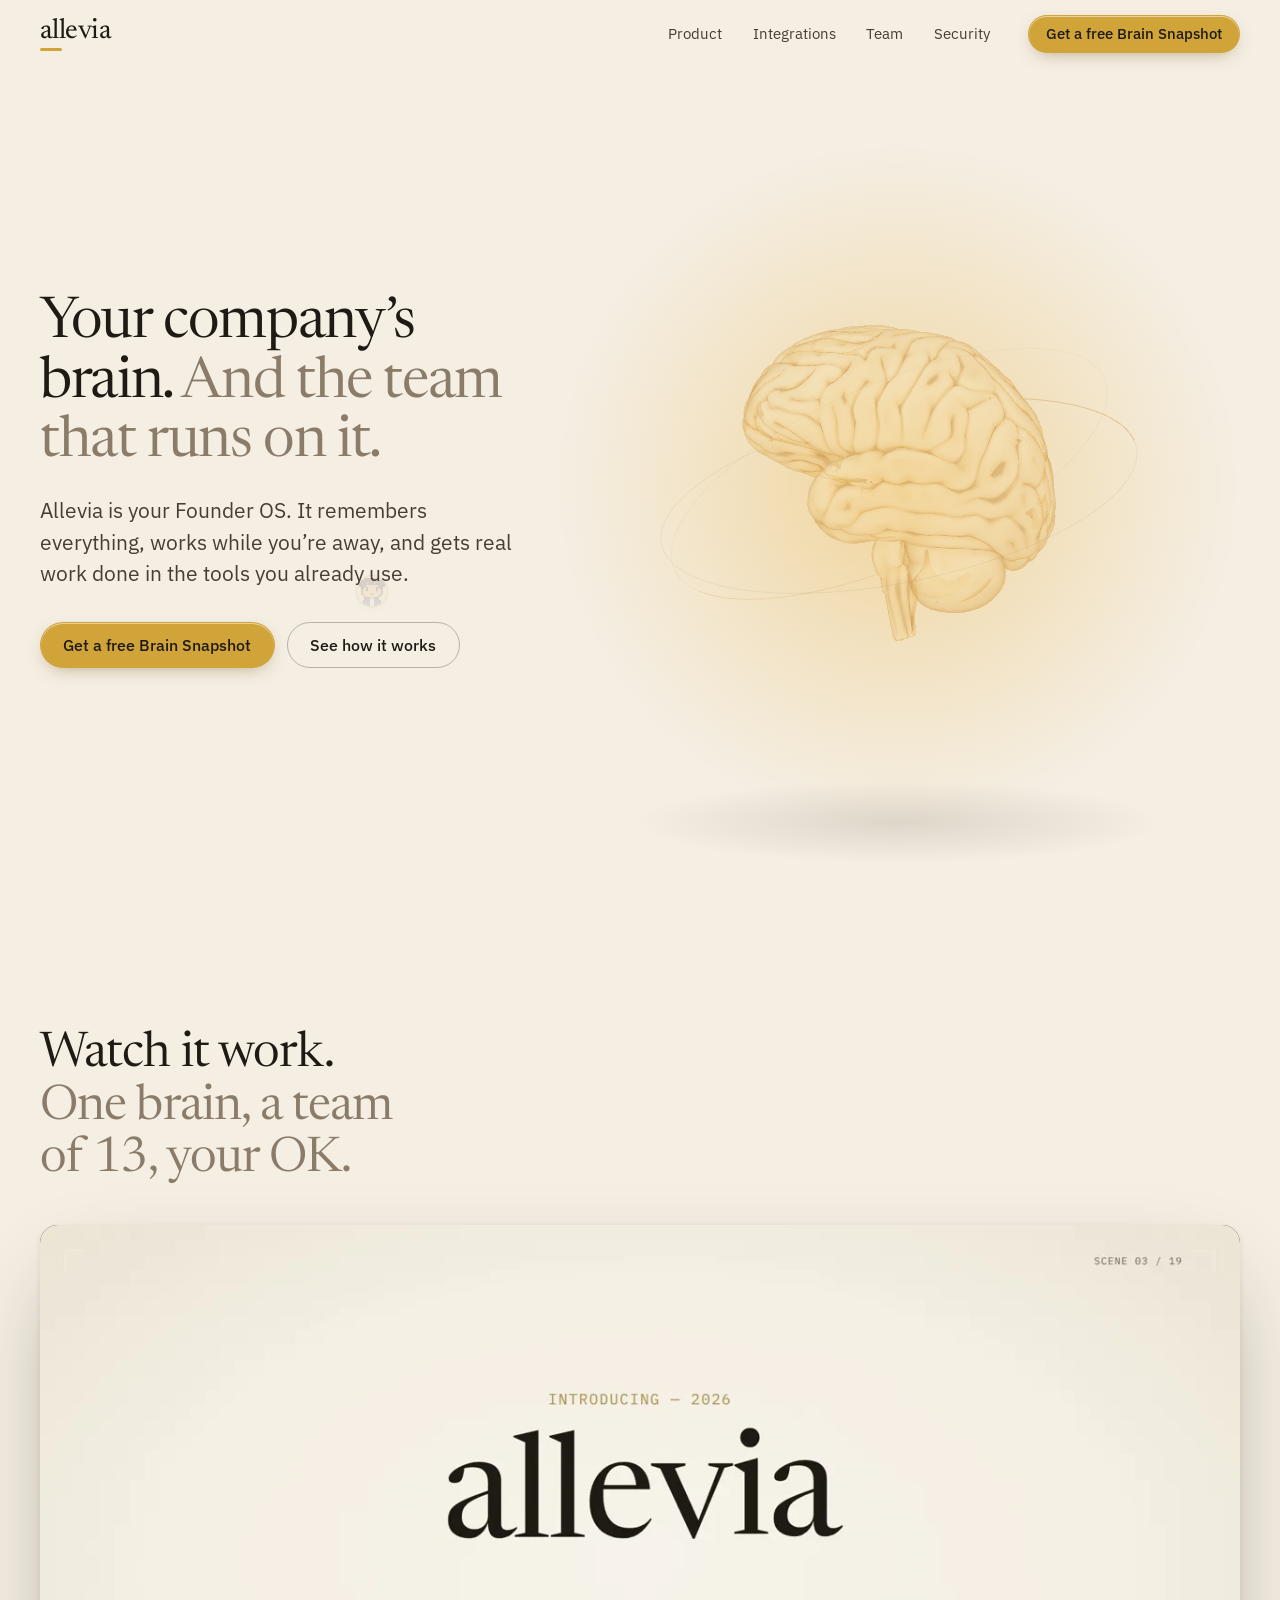
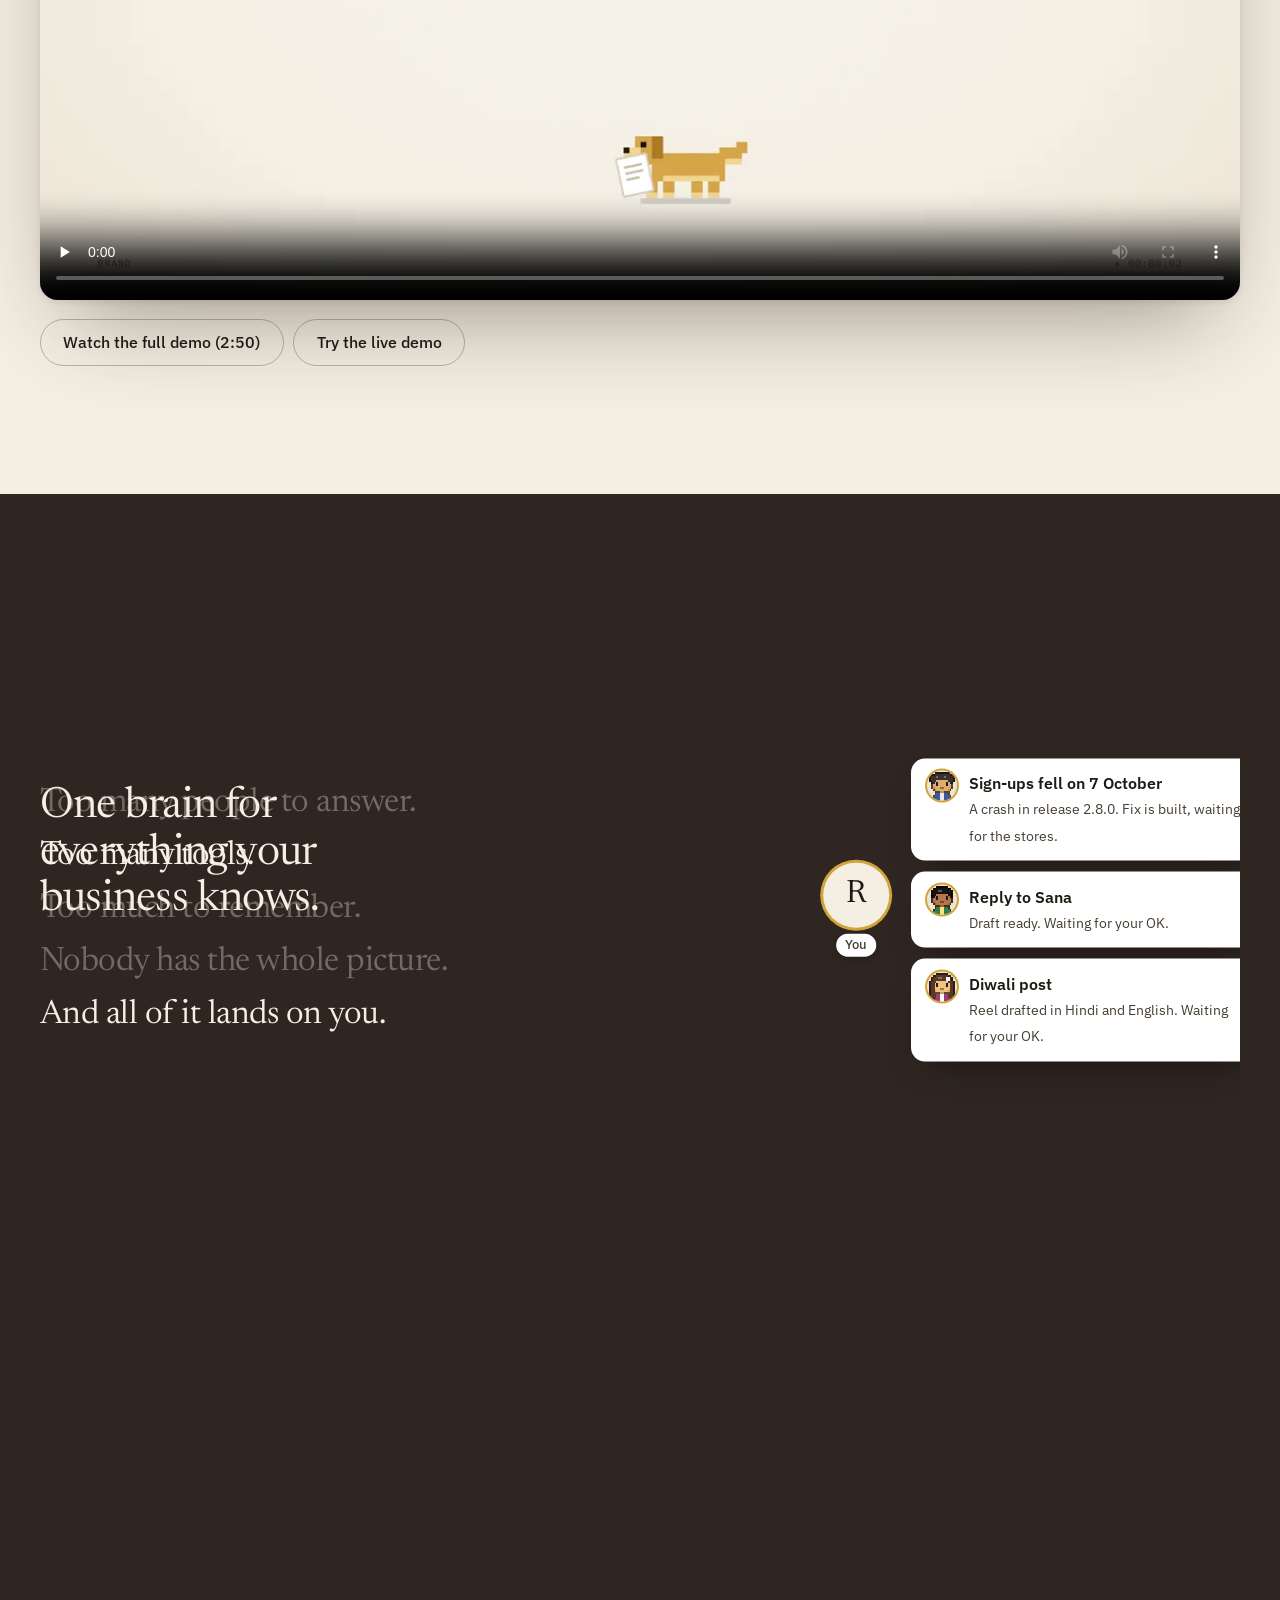
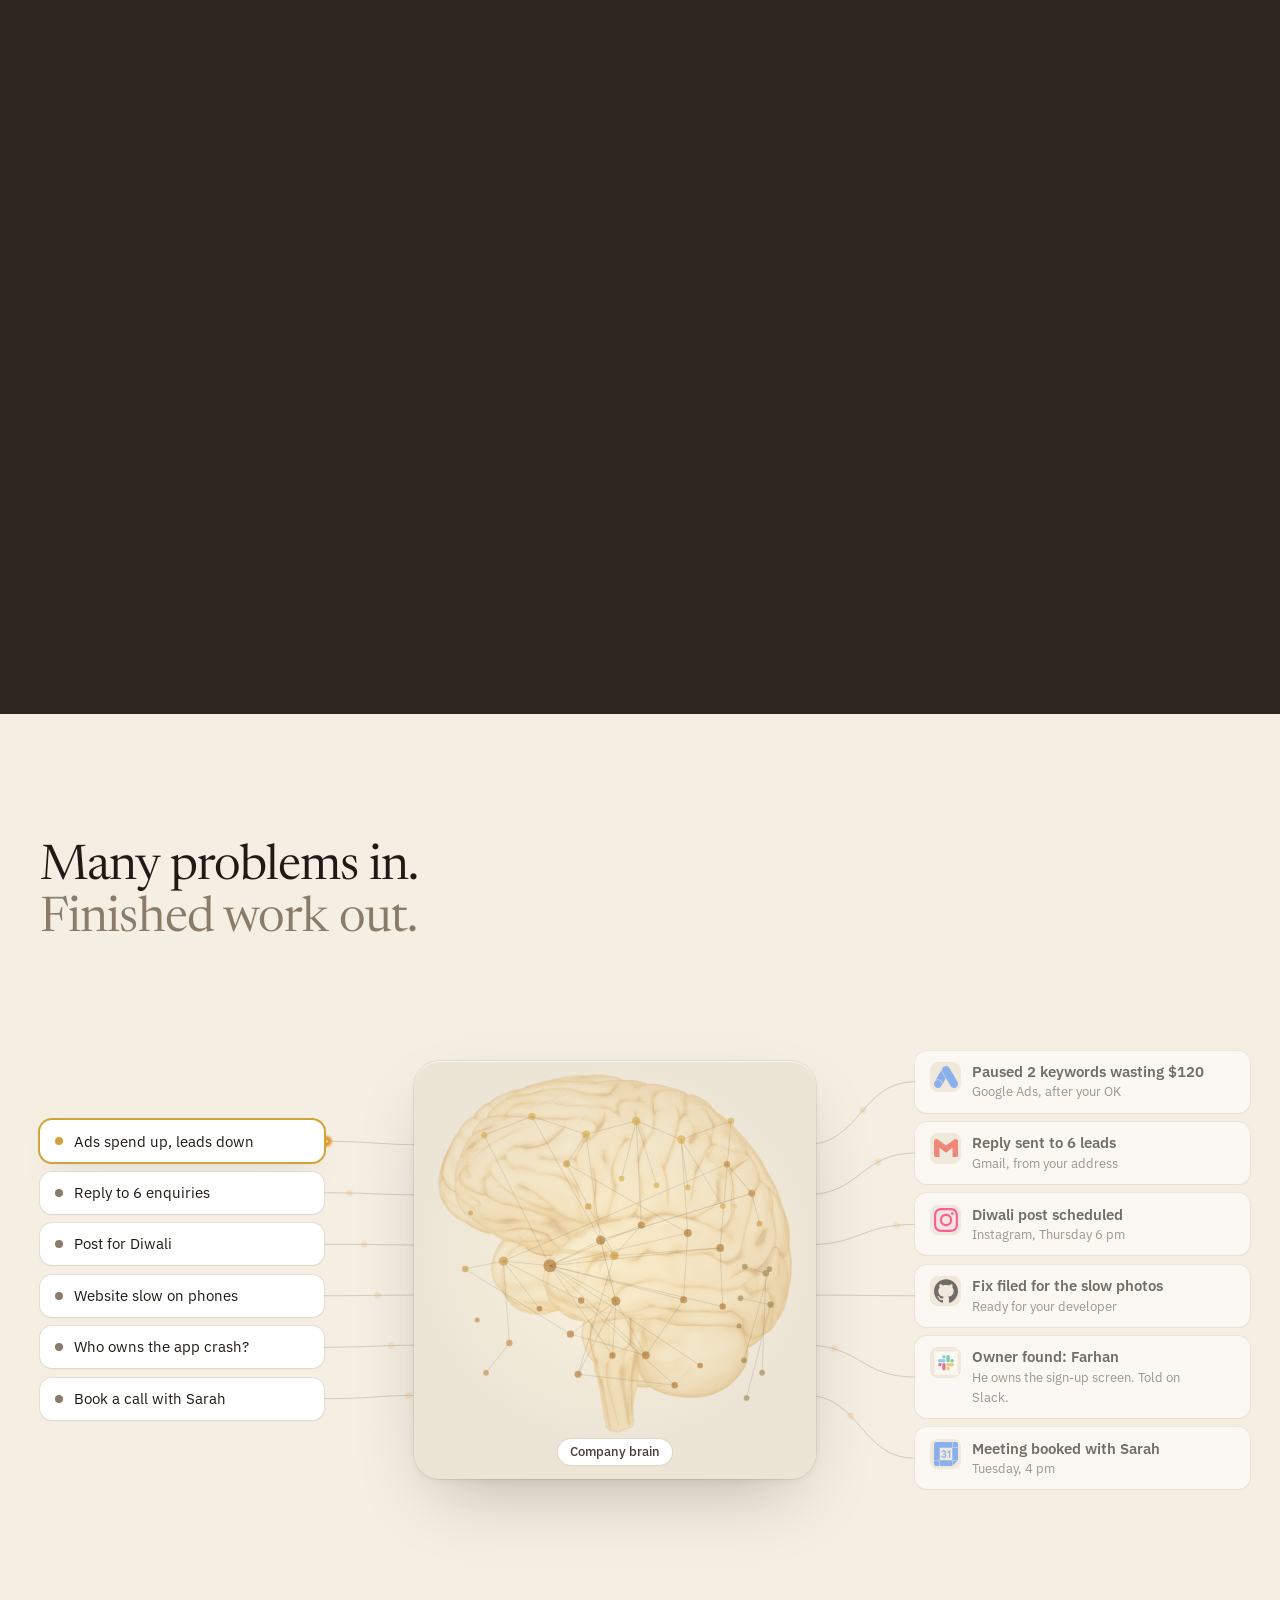
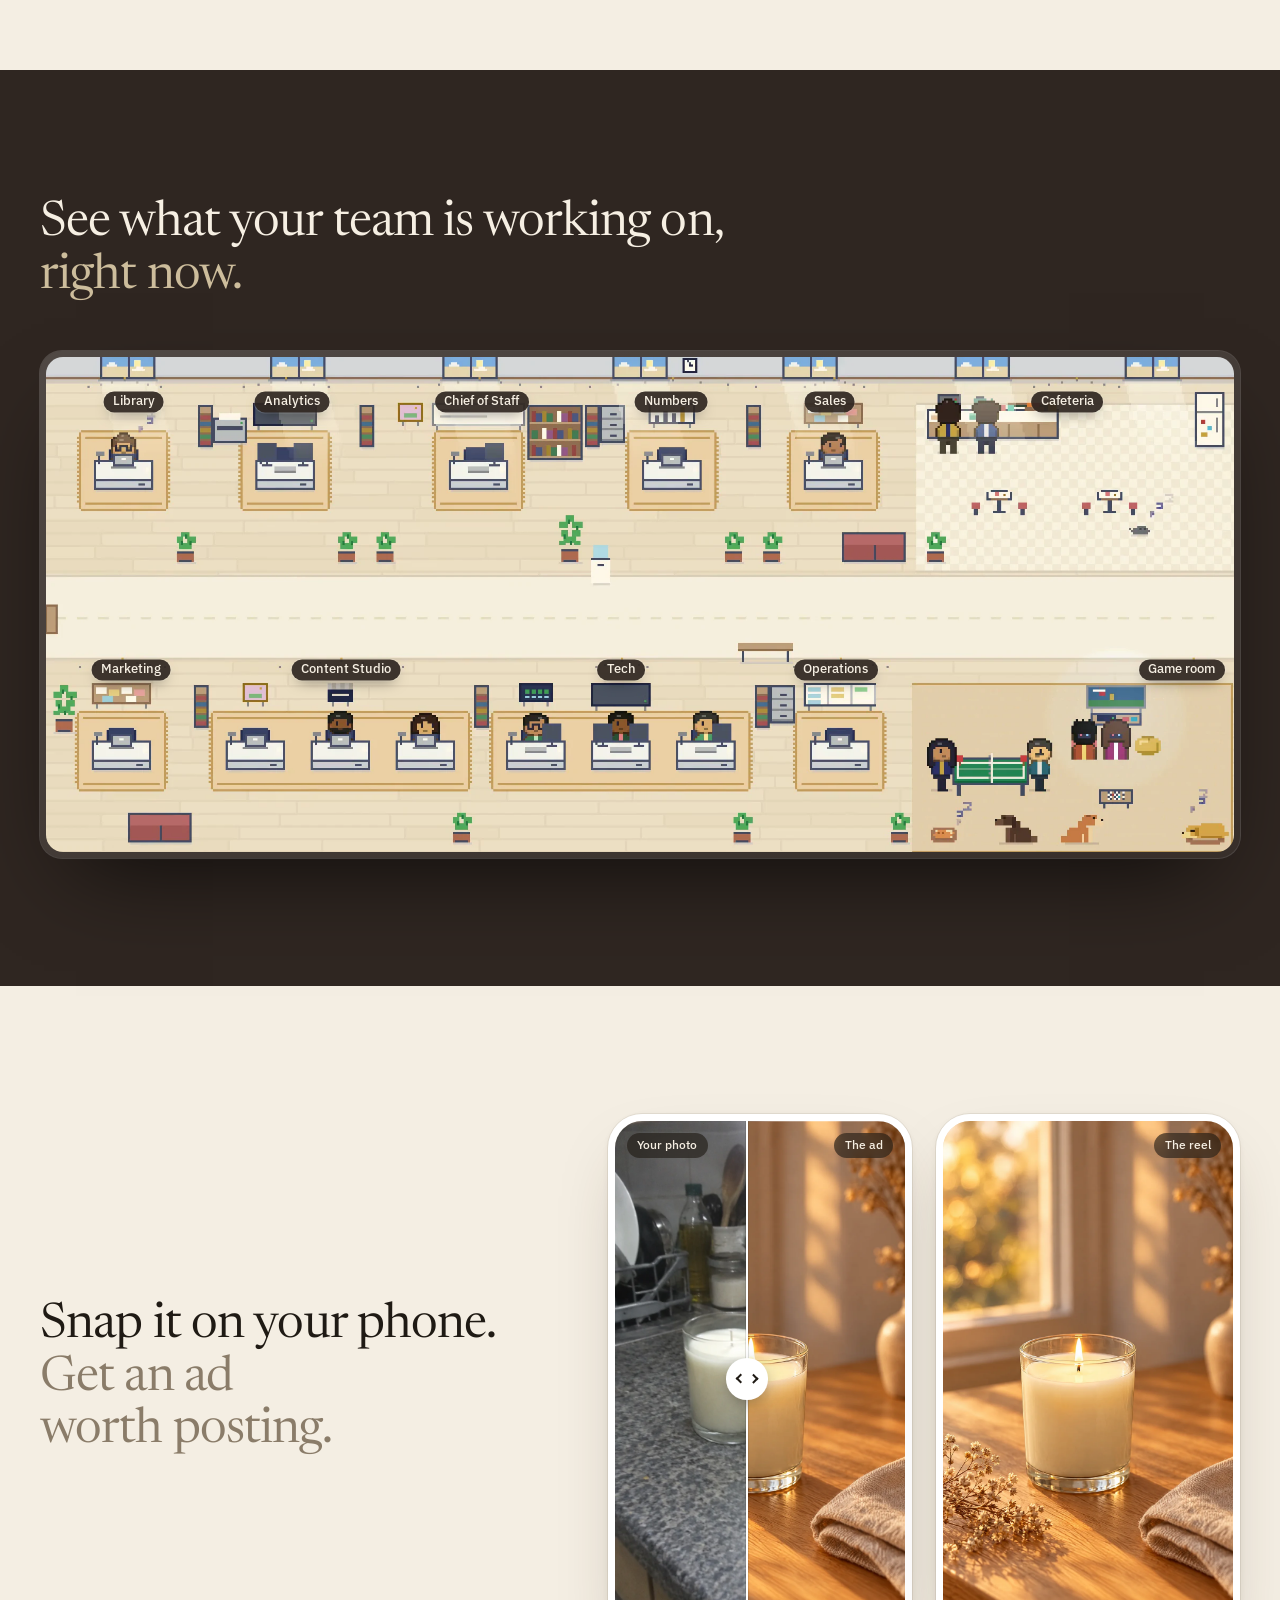
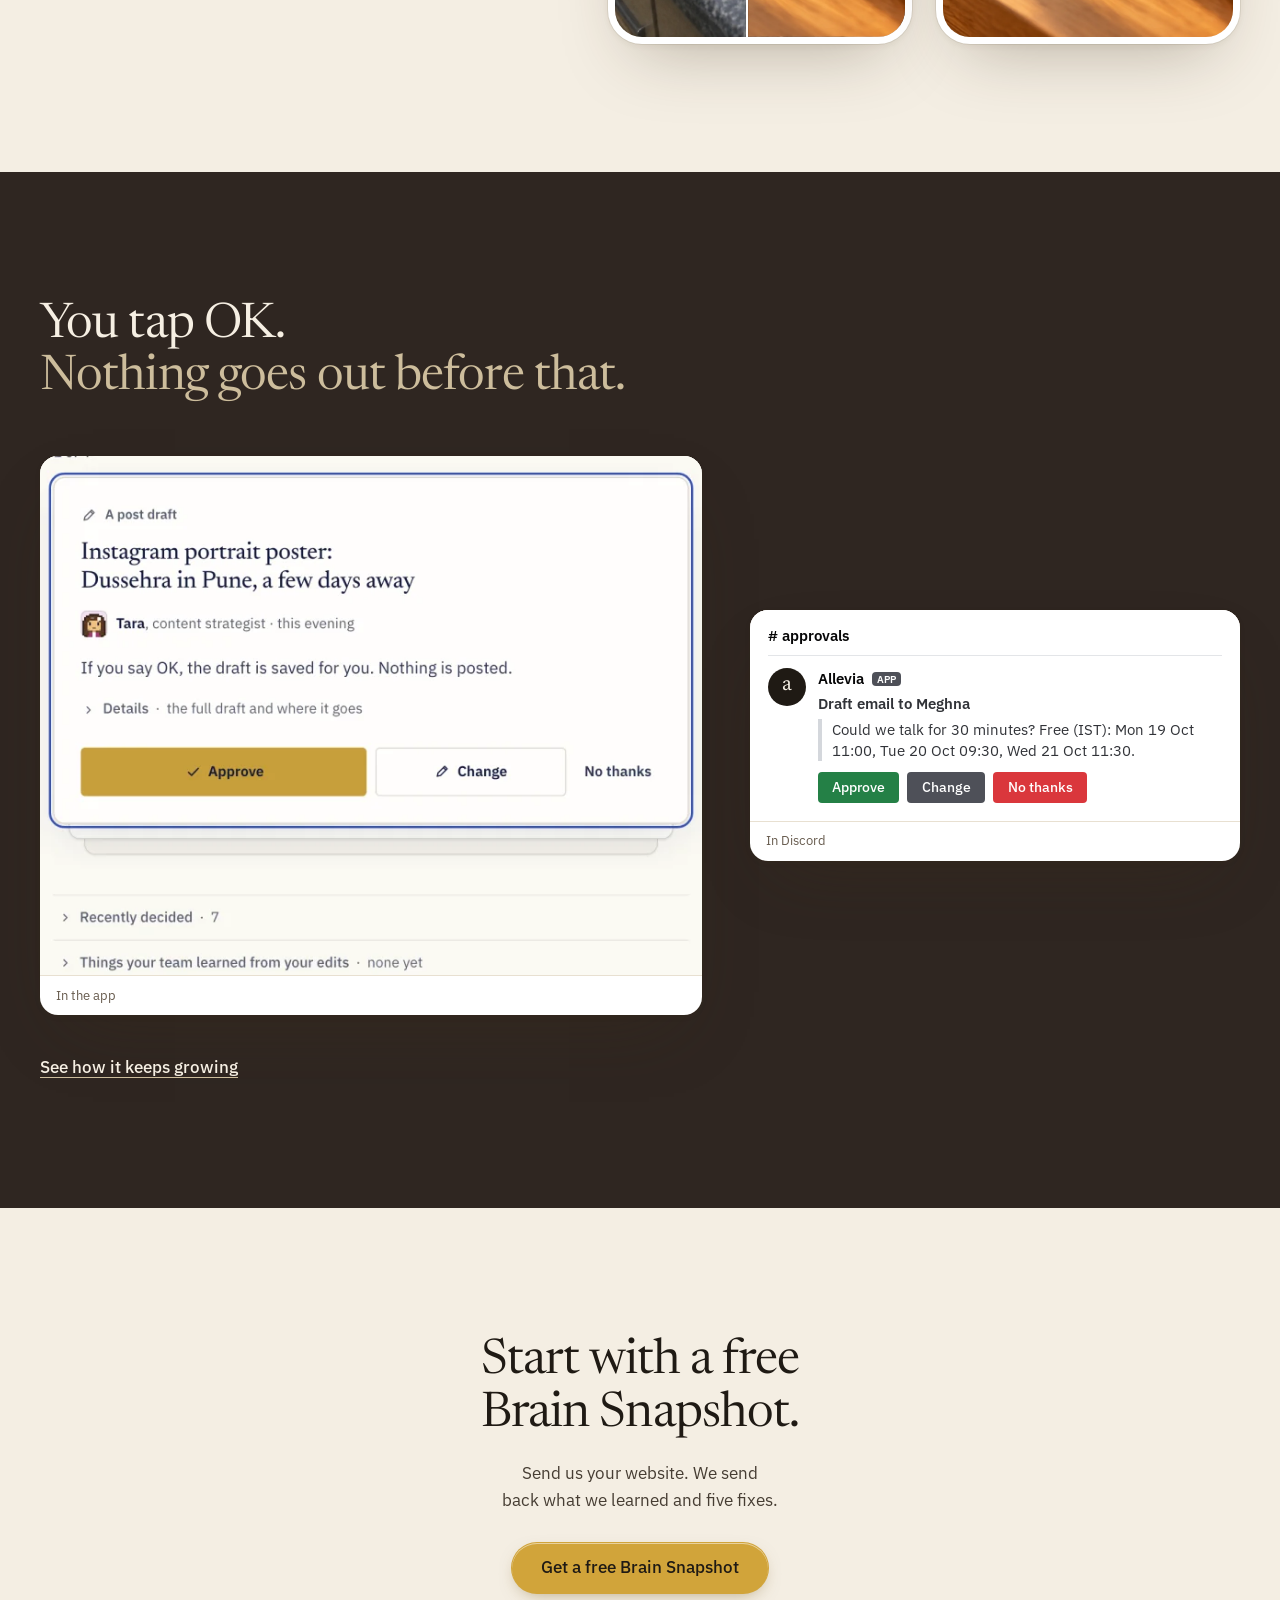
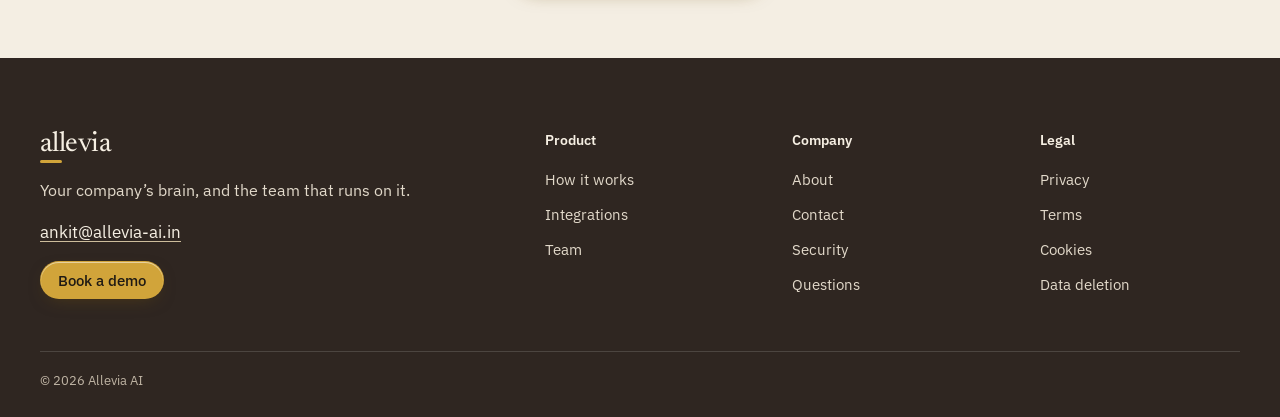
==== commit 78abbd61: "The demo video on YouTube; the blog's meeting section: calls arrive by themselves, each action linke" ====
--- a/index.html
+++ b/index.html
@@ -54,7 +54,7 @@
     <figure class="watch__frame">
       <video class="watch__video" controls playsinline preload="none" poster="./assets/teaser-poster-B1gl-0o0.webp" src="./assets/teaser-CtWBvIGk.mp4" width="1920" height="1080" aria-label="The Allevia teaser: the problem, the brain, the team and the founder's OK."></video>
     </figure>
-    <p class="watch__more"><a class="btn btn-ghost" href="./media/allevia-demo.mp4">Watch the full demo (2:50)</a> <a class="btn btn-ghost" href="https://13-232-139-42.sslip.io">Try the live demo</a></p>
+    <p class="watch__more"><a class="btn btn-ghost" href="https://youtu.be/fxCLRLmyP2M">Watch the full demo (2:50)</a> <a class="btn btn-ghost" href="https://13-232-139-42.sslip.io">Try the live demo</a></p>
   </div>
 </section>
     <section class="problem sec band band--ink" id="problem" data-problem aria-labelledby="problem-h">
